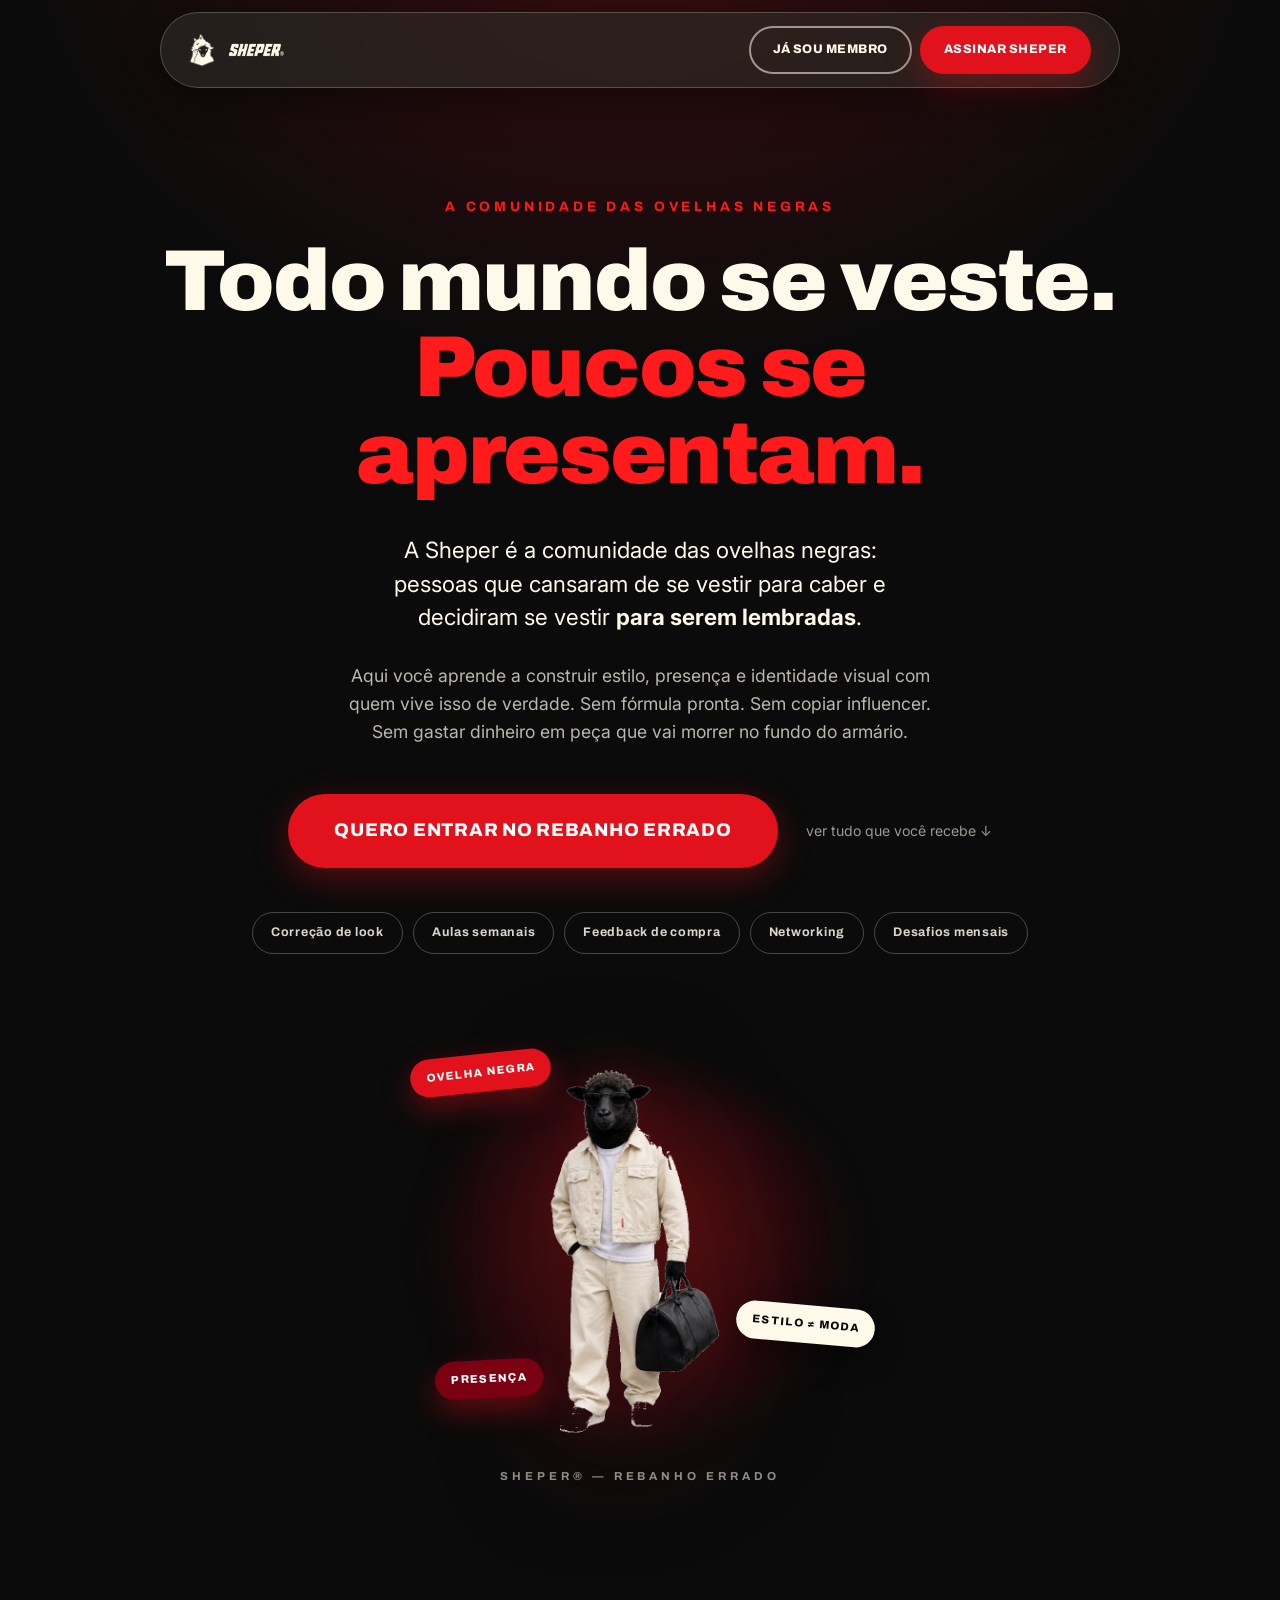
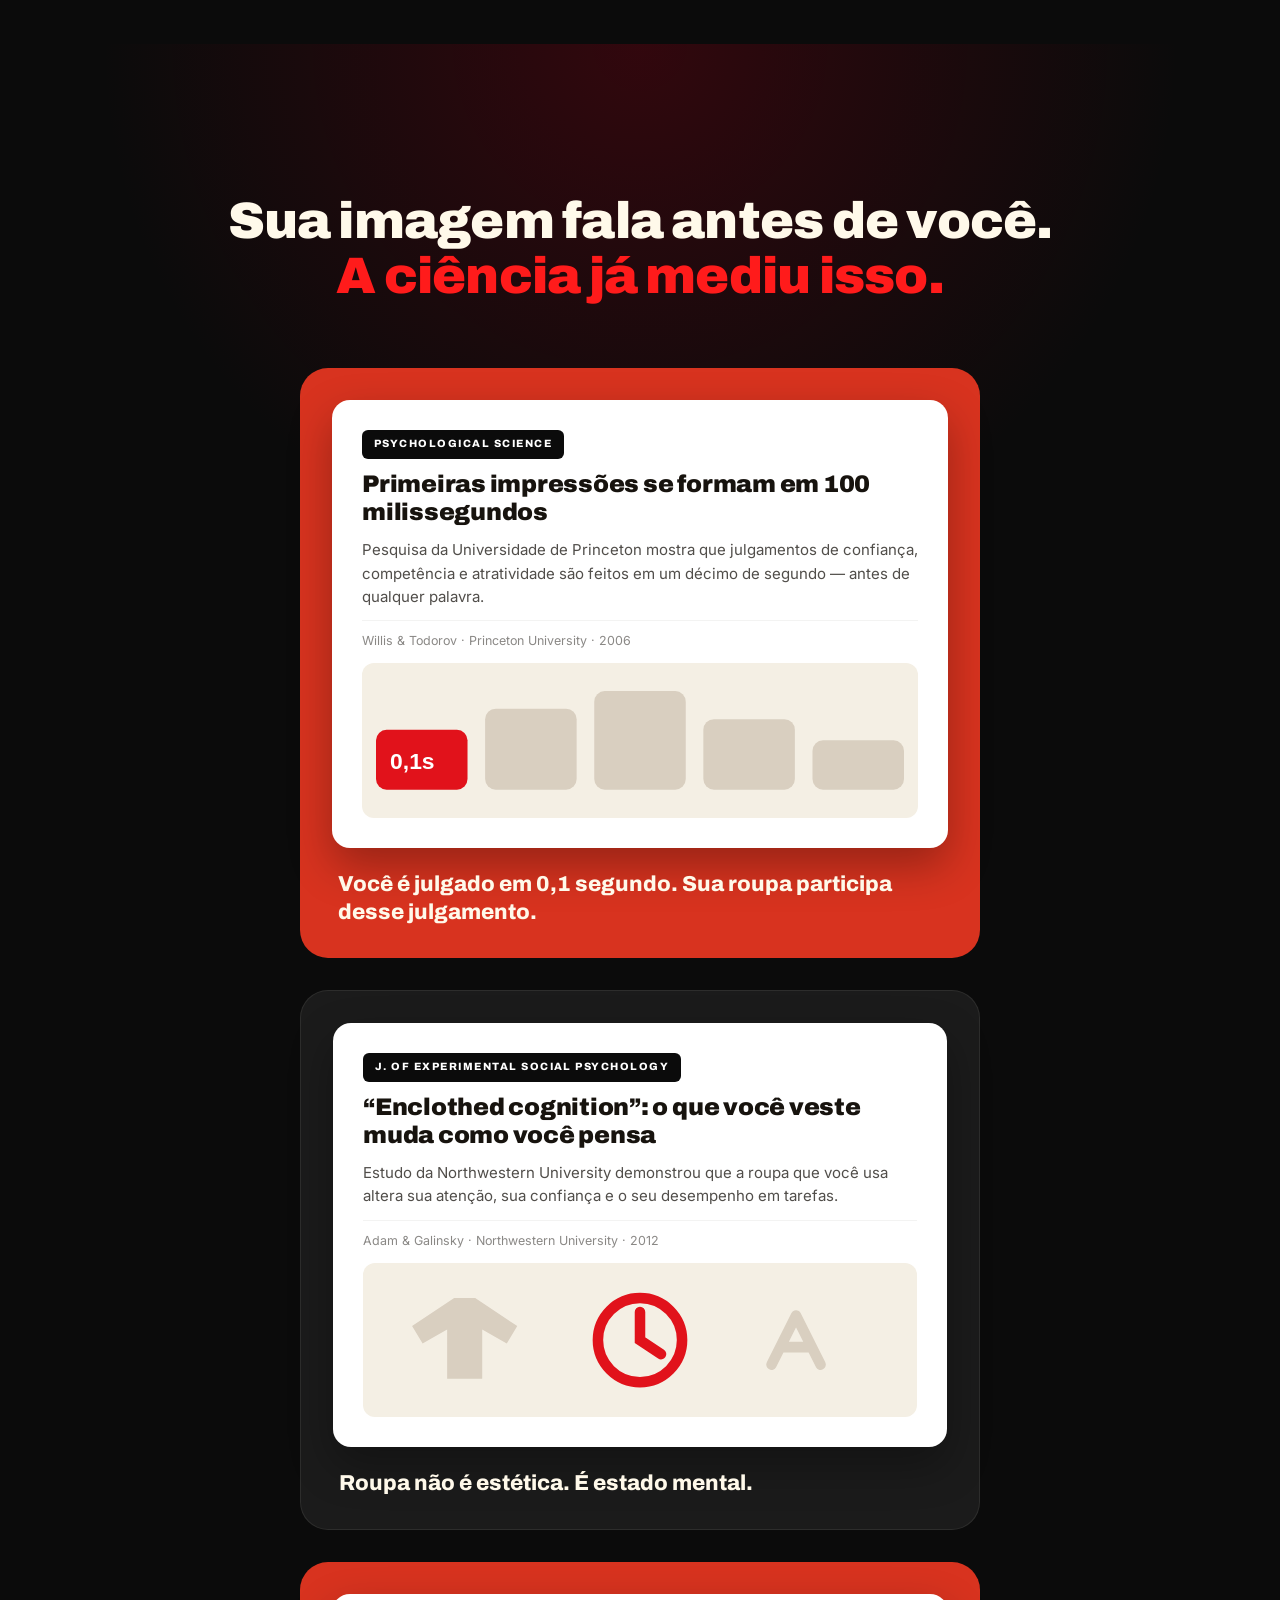
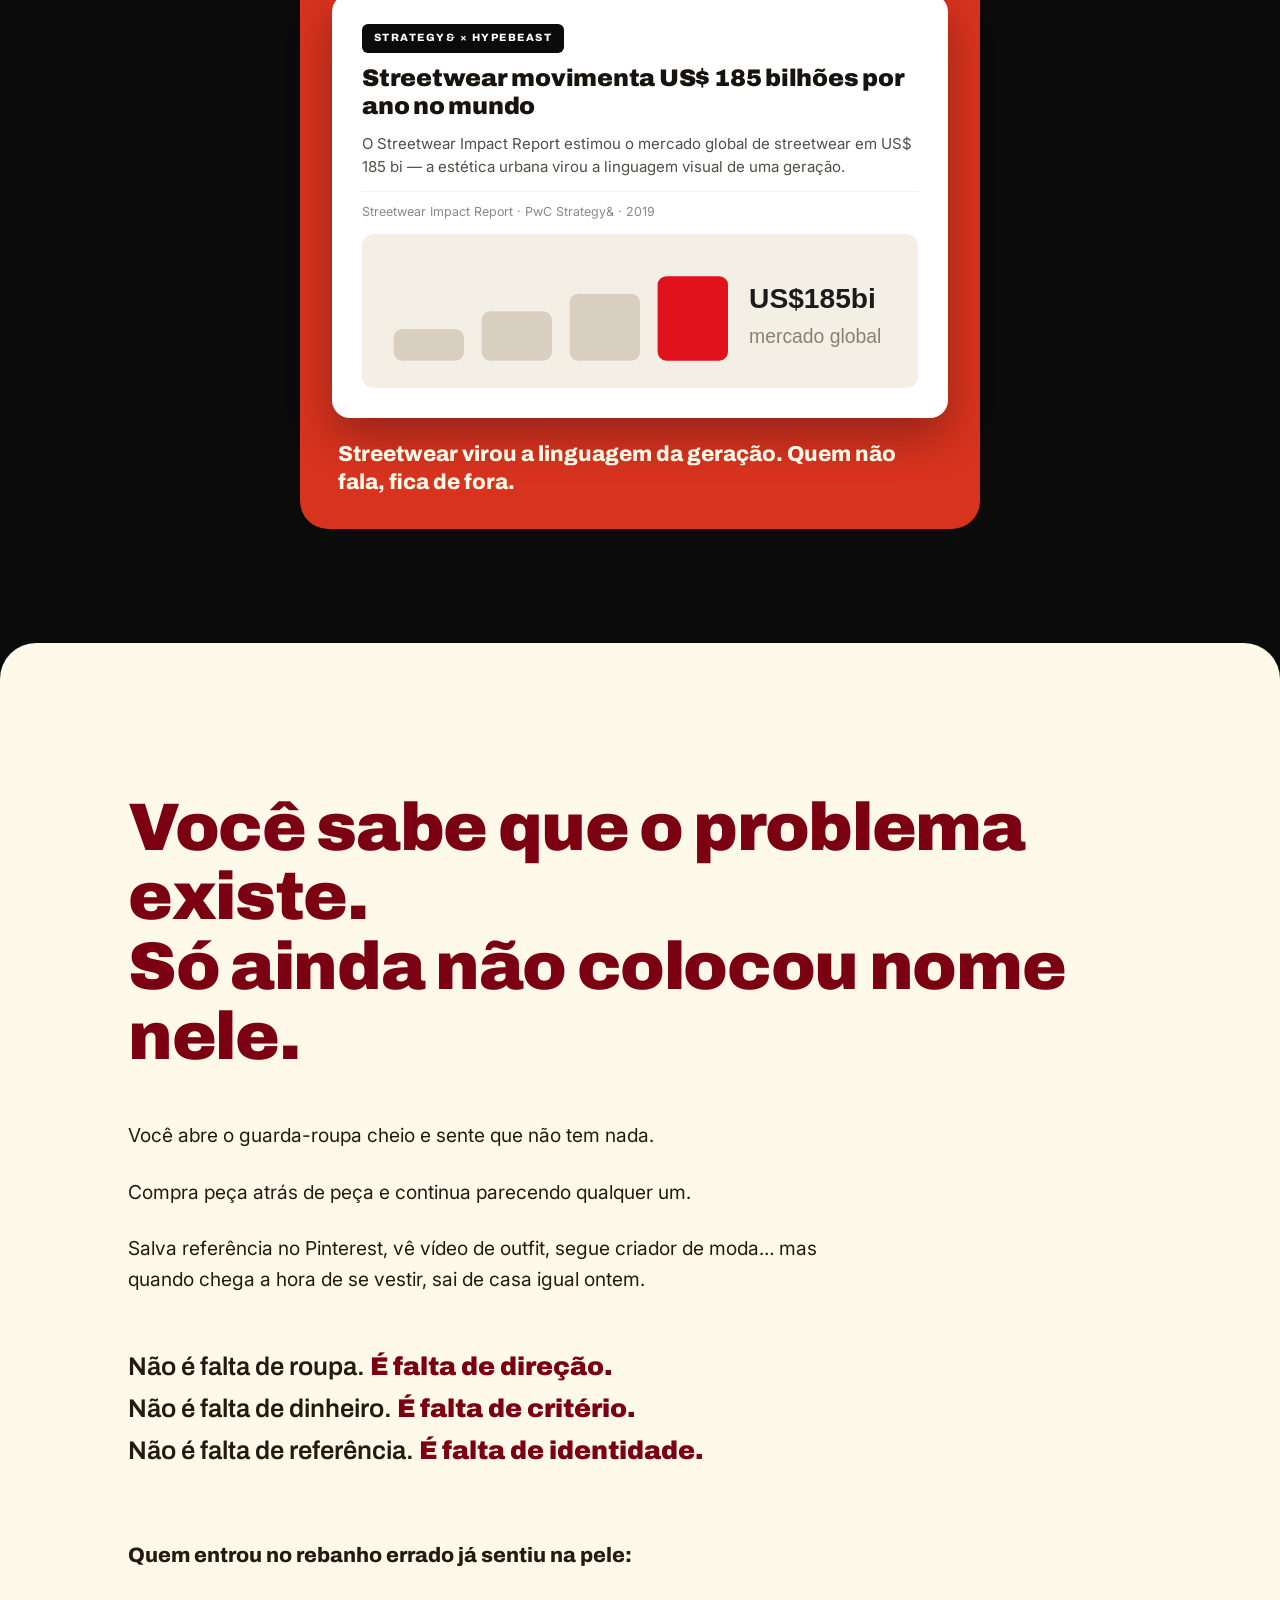
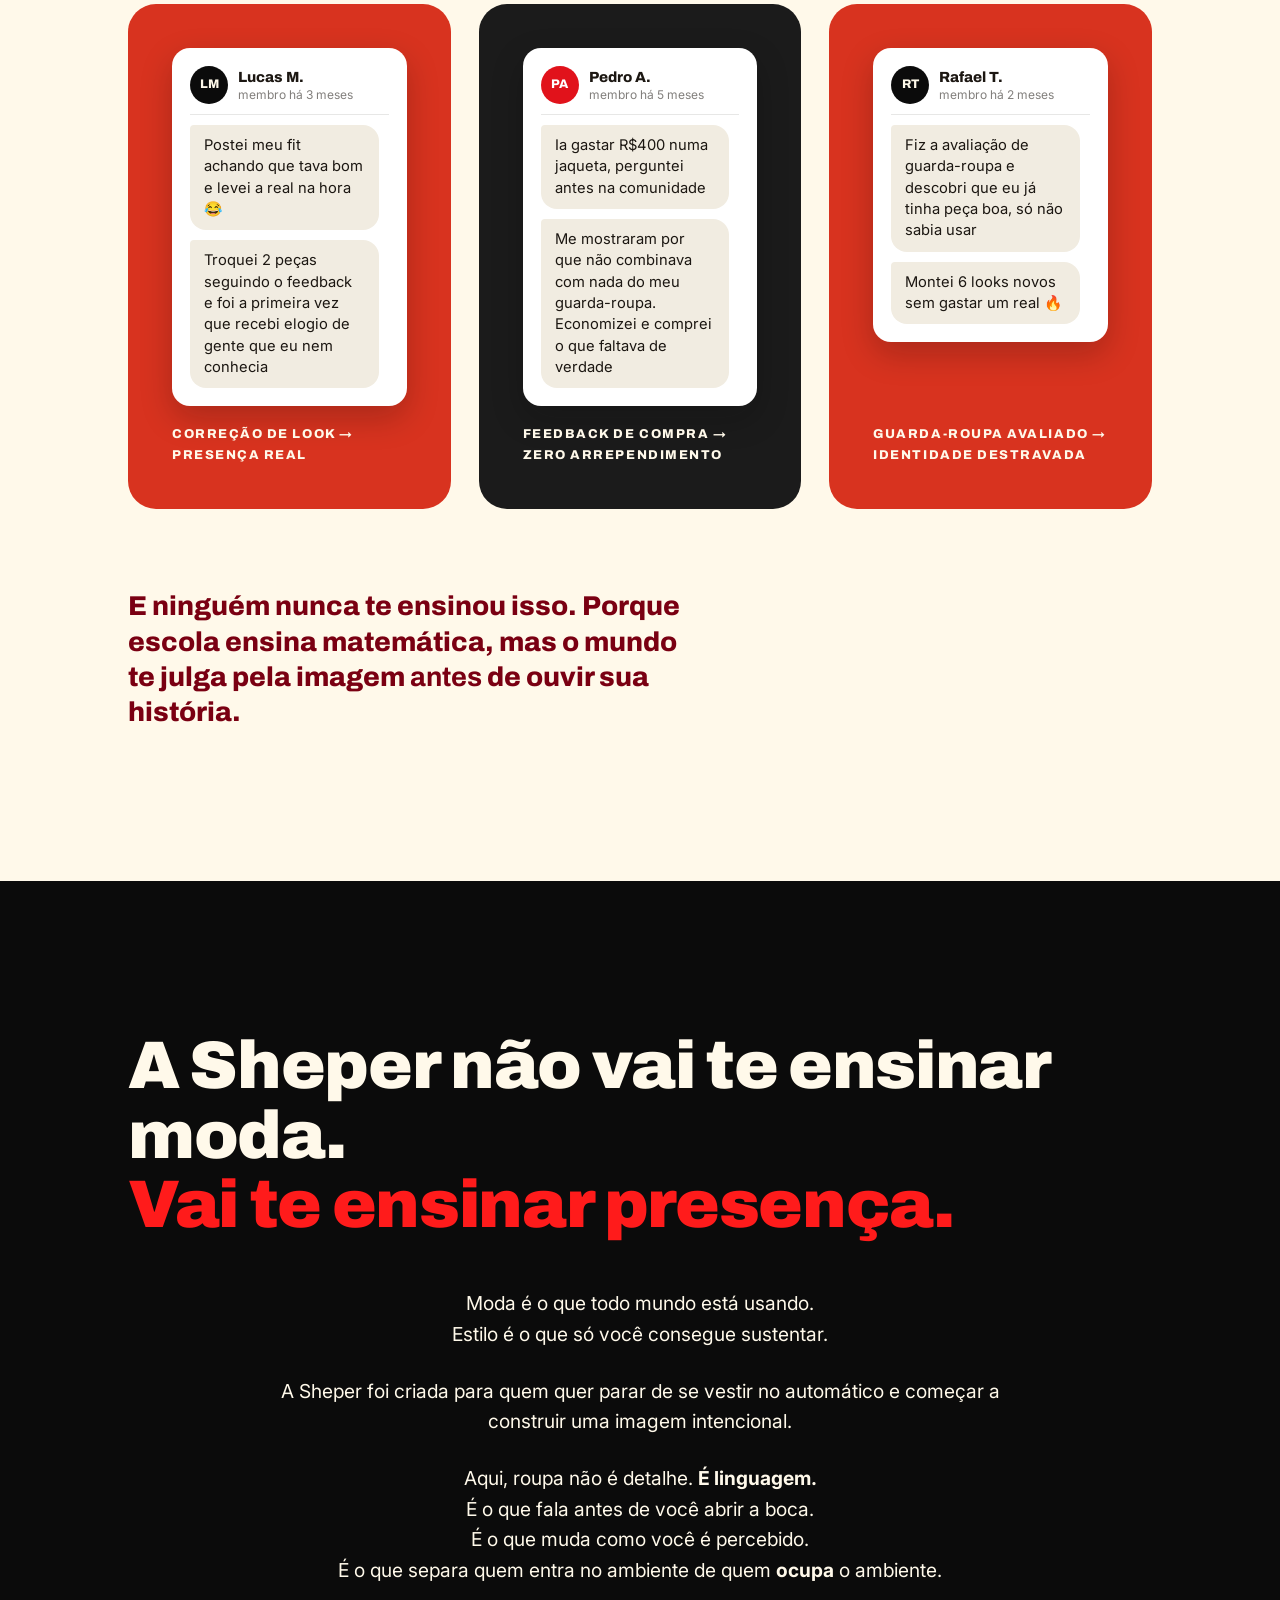
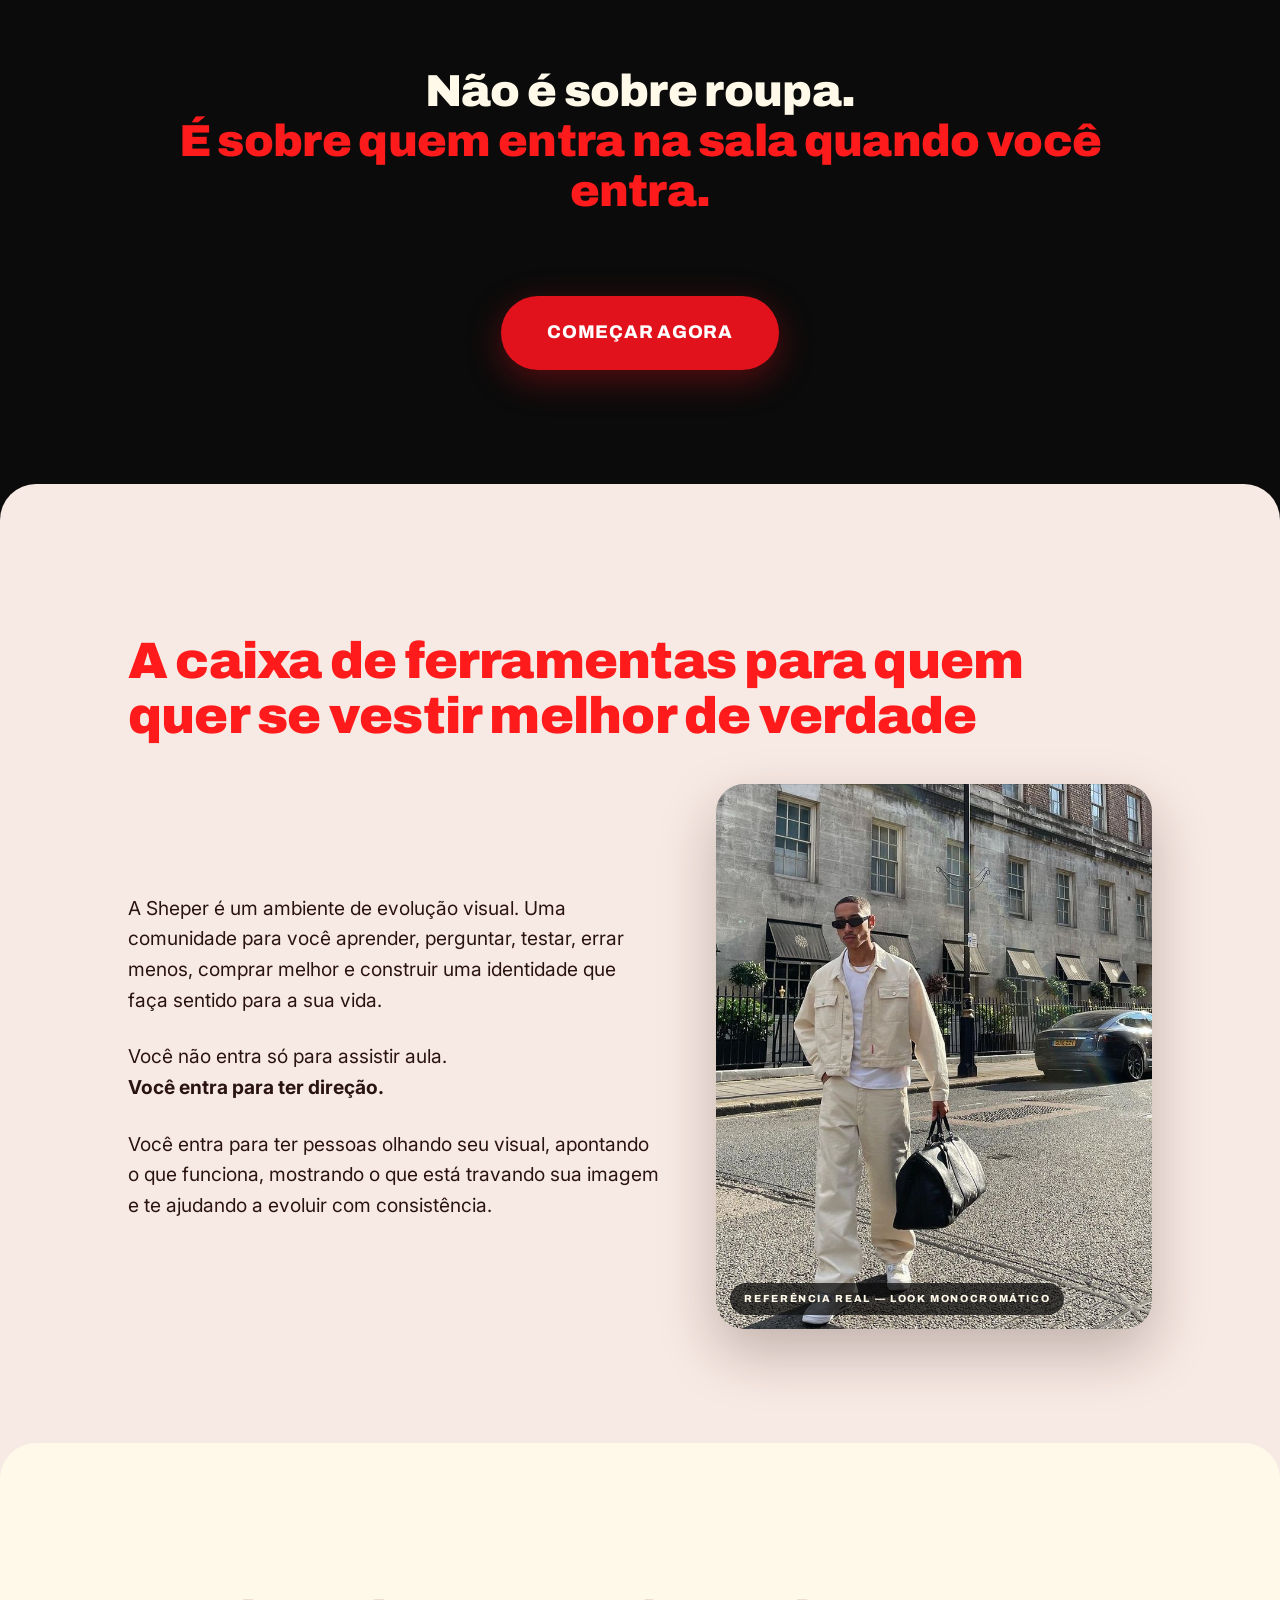
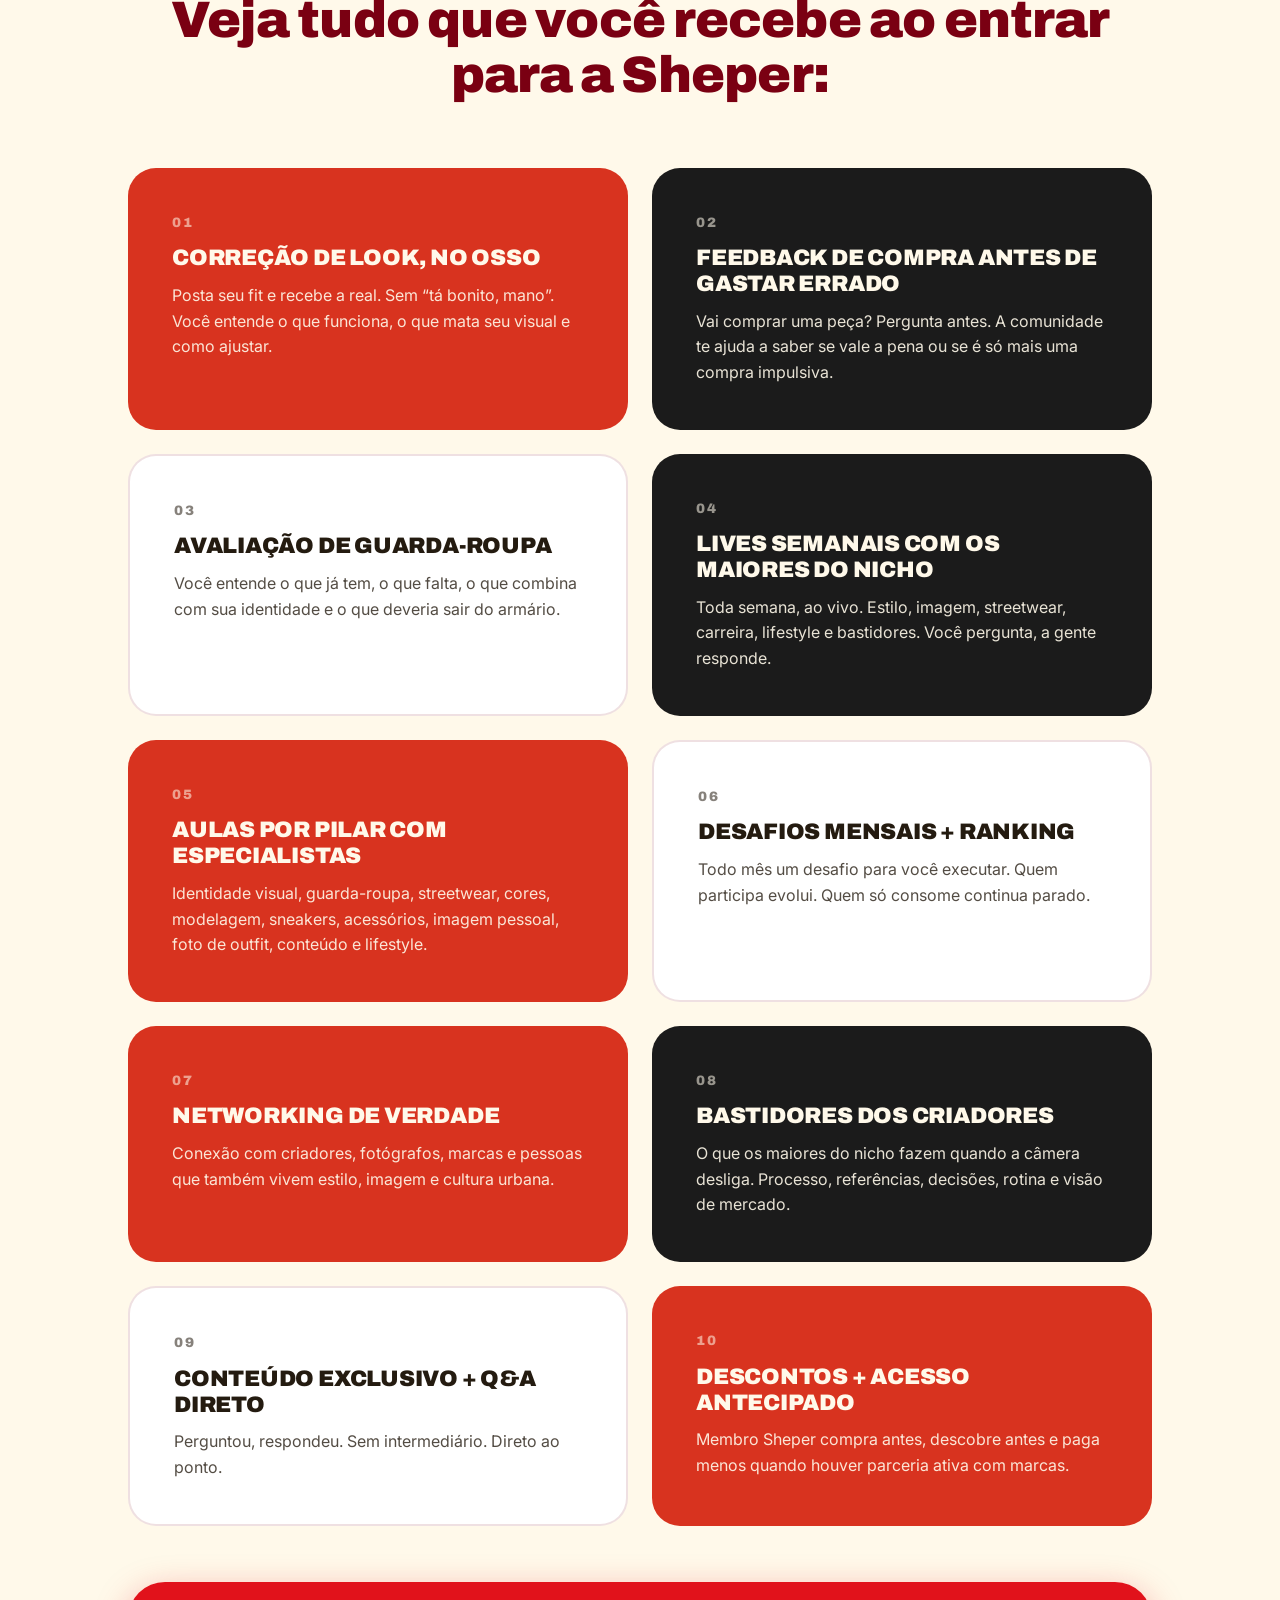
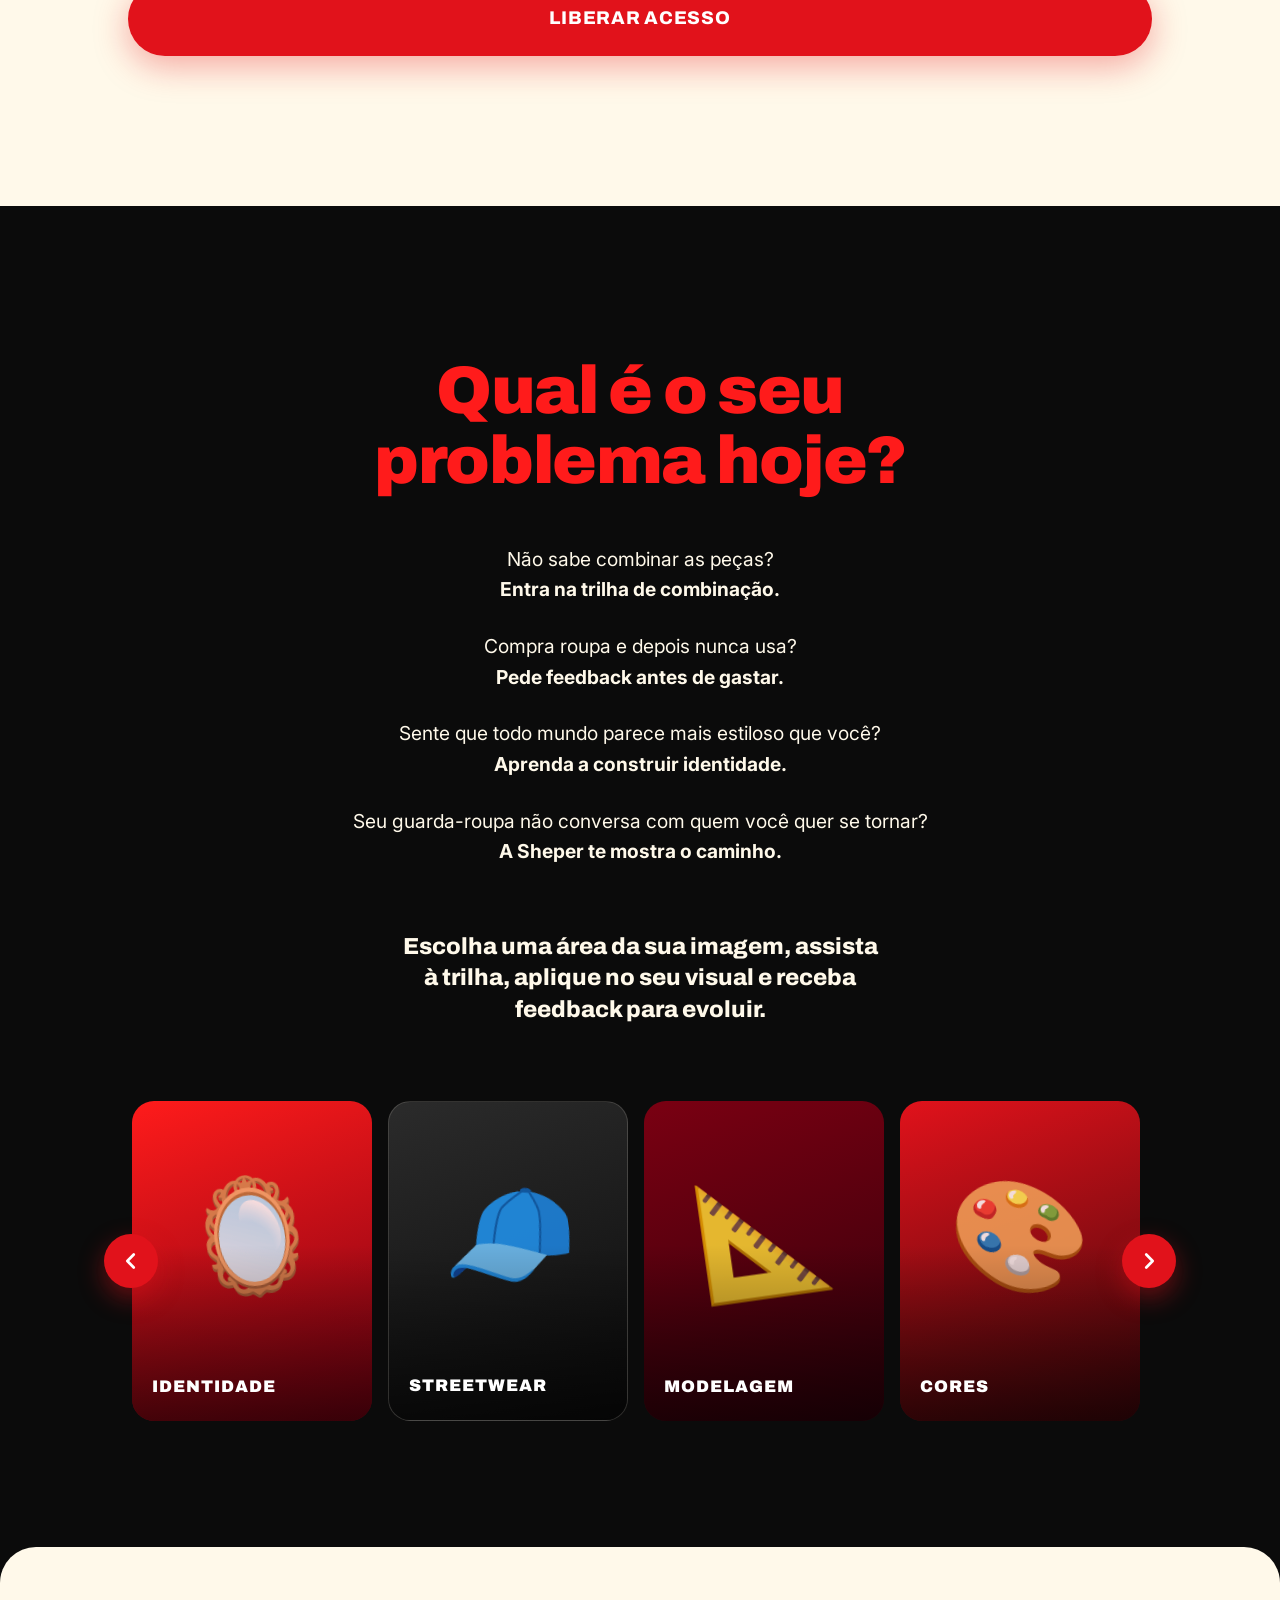
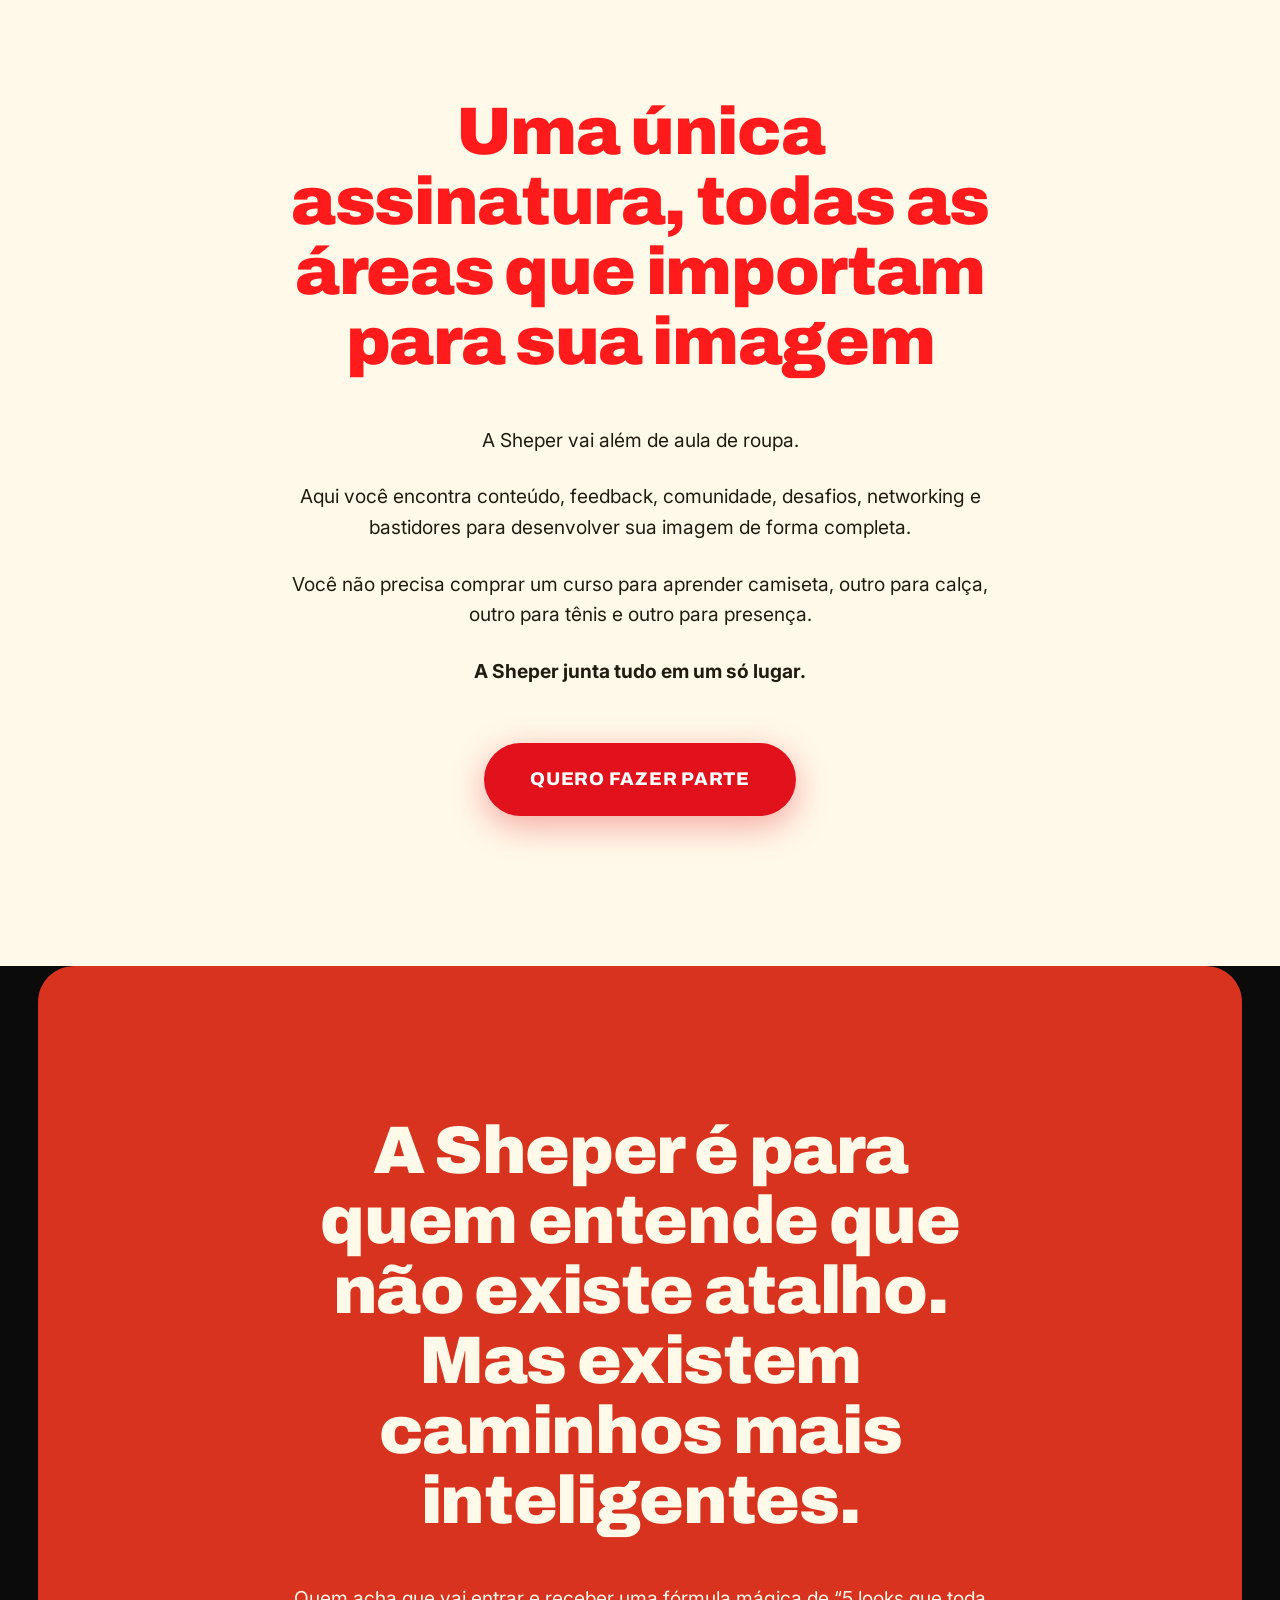
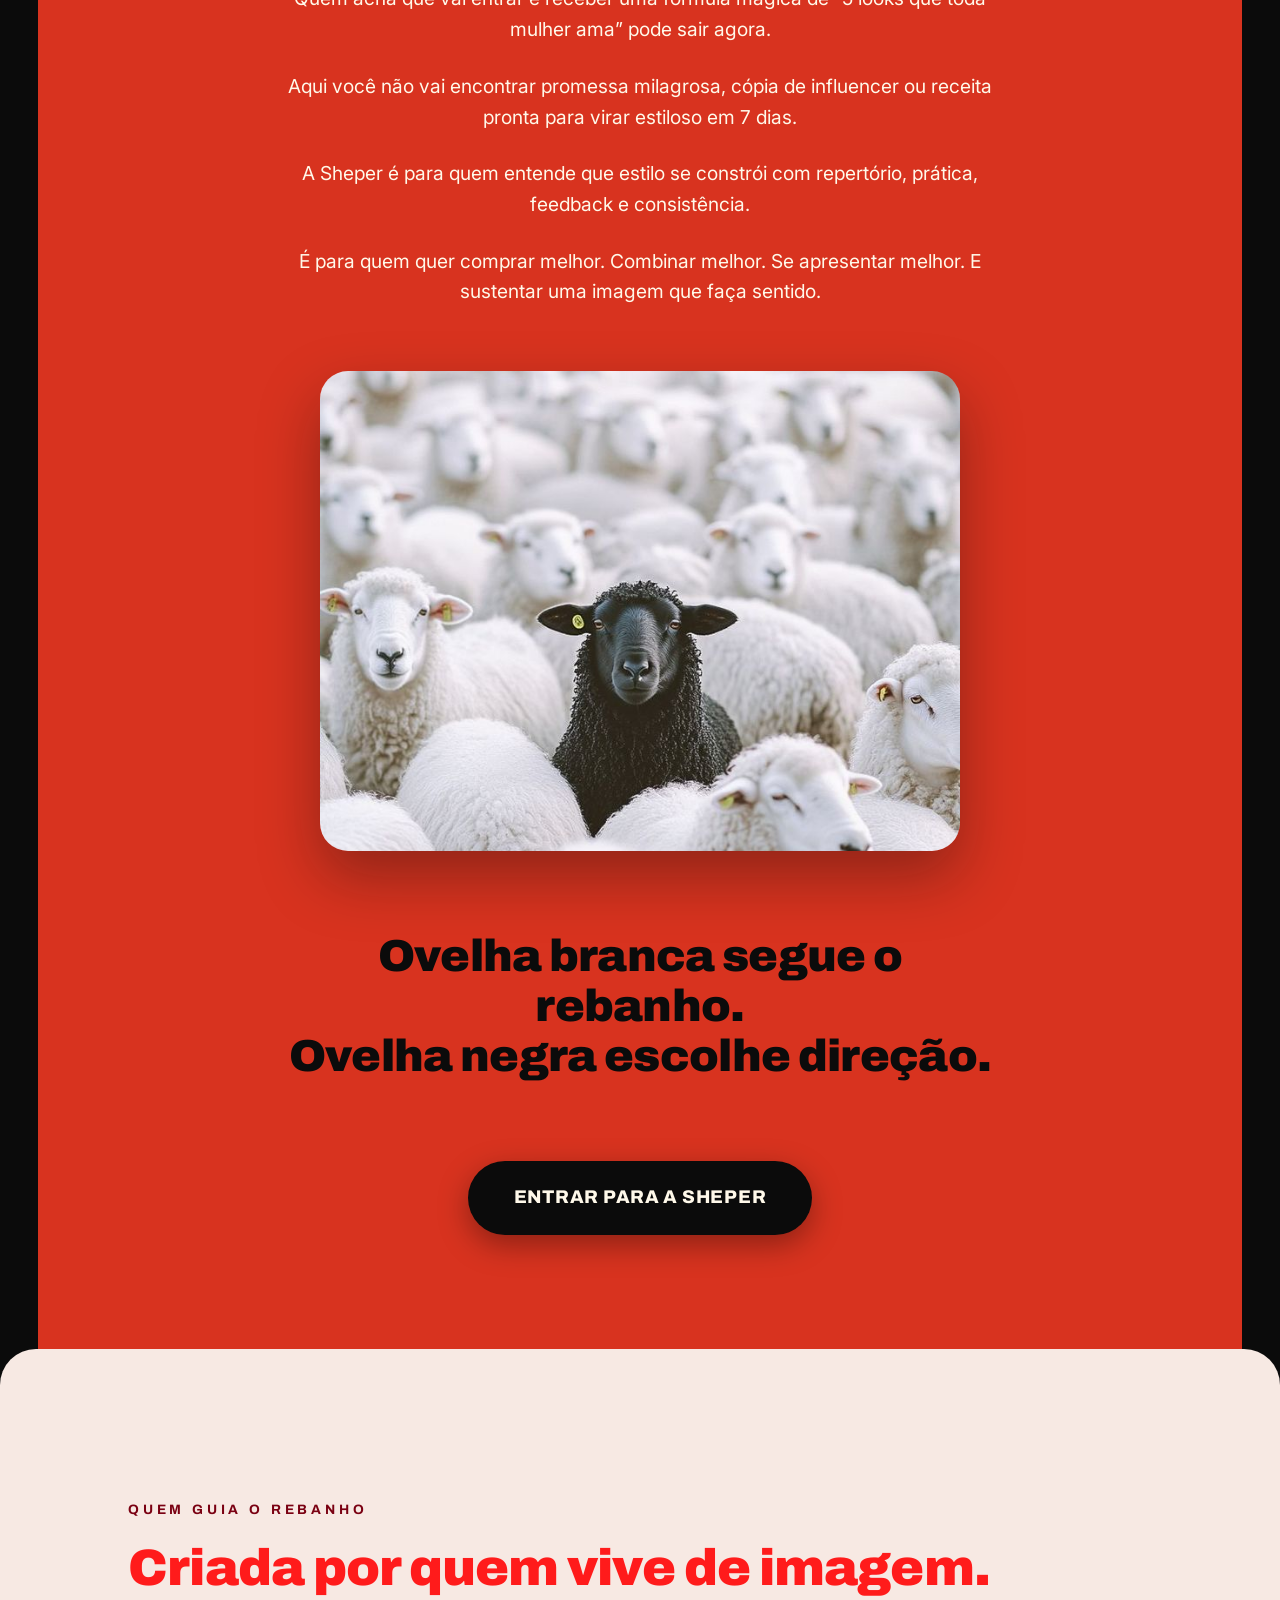
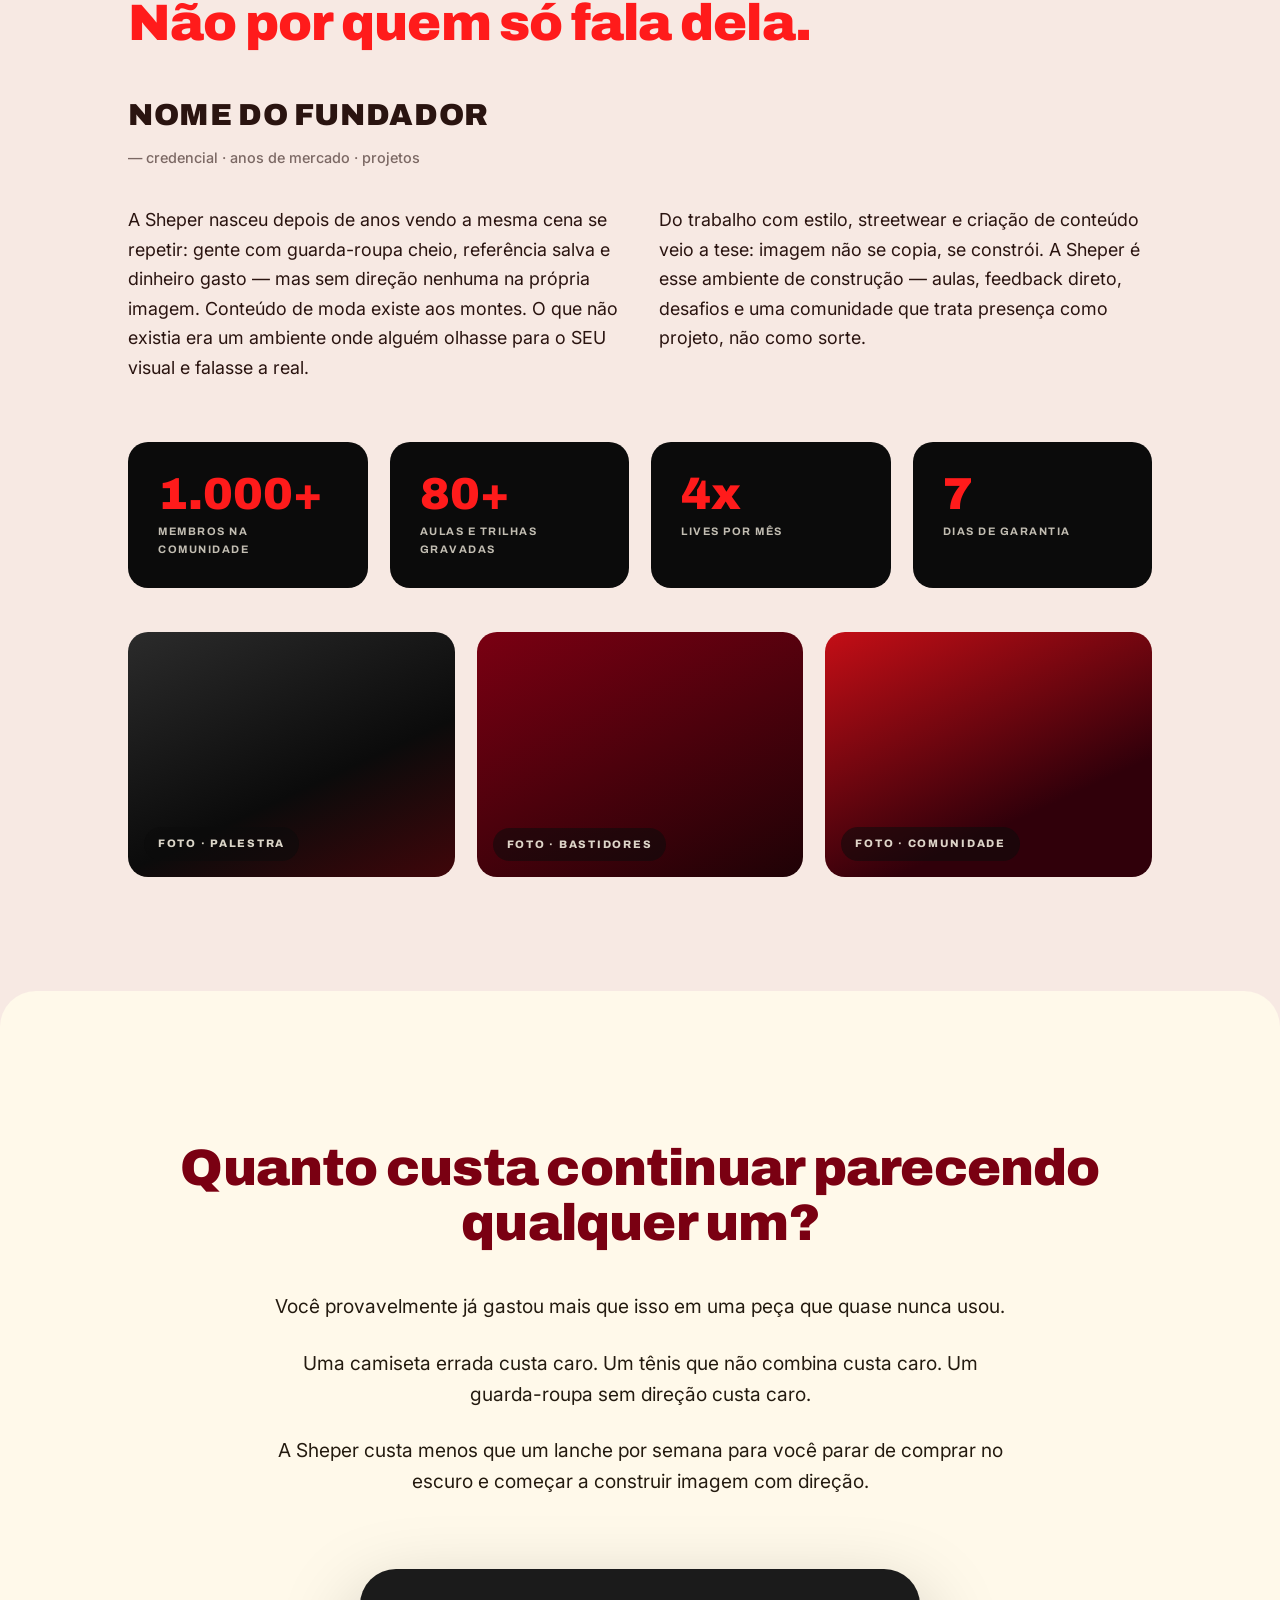
==== index.html @ e16ca38a "Landing page Sheper: página de vendas completa com logo oficial Página estática mobile-first (HTML/C" ====
<!DOCTYPE html>
<html lang="pt-BR">
<head>
  <meta charset="UTF-8" />
  <meta name="viewport" content="width=device-width, initial-scale=1.0" />
  <title>SHEPER — A comunidade das ovelhas negras</title>
  <meta name="description" content="A Sheper é a comunidade das ovelhas negras: estilo, imagem pessoal, streetwear, feedback real e networking para quem cansou de parecer qualquer um." />
  <meta property="og:title" content="SHEPER — A comunidade das ovelhas negras" />
  <meta property="og:description" content="Todo mundo se veste. Poucos se apresentam. Entre para o rebanho errado." />
  <meta property="og:type" content="website" />
  <link rel="icon" type="image/png" href="img/logo/favicon.png" />
  <link rel="apple-touch-icon" href="img/logo/apple-touch-icon.png" />
  <link rel="preconnect" href="https://fonts.googleapis.com" />
  <link rel="preconnect" href="https://fonts.gstatic.com" crossorigin />
  <link href="https://fonts.googleapis.com/css2?family=Archivo:ital,wght@0,500;0,600;0,700;0,800;0,900;1,800&family=Inter:wght@400;500;600;700&display=swap" rel="stylesheet" />
  <link rel="stylesheet" href="css/styles.css" />
</head>
<body>

  <!-- ============ HEADER (cápsula fixa) ============ -->
  <header class="site-header" id="header">
    <div class="header-capsule">
      <a href="#hero" class="brand" data-scroll aria-label="SHEPER — voltar ao topo">
        <img class="brand-mark" src="img/logo/simbolo-cream.png" alt="" width="460" height="600" />
        <img class="brand-word" src="img/logo/wordmark-cream.png" alt="SHEPER" width="800" height="204" />
      </a>
      <nav class="header-actions" aria-label="Ações">
        <a href="#preco" class="btn btn-ghost btn-header" data-scroll>JÁ SOU MEMBRO</a>
        <a href="https://pay.cakto.com.br/3ephu46" class="btn btn-red btn-header" target="_blank" rel="noopener">ASSINAR SHEPER</a>
      </nav>
    </div>
  </header>

  <main>

    <!-- ============ 2. HERO ============ -->
    <section class="section section-black hero" id="hero" data-header="dark">
      <div class="container">
        <p class="eyebrow reveal">A COMUNIDADE DAS OVELHAS NEGRAS</p>
        <h1 class="hero-title reveal">
          Todo mundo se veste.<br />
          <span class="text-red">Poucos se apresentam.</span>
        </h1>
        <p class="hero-sub reveal">
          A Sheper é a comunidade das ovelhas negras: pessoas que cansaram de se vestir
          para caber e decidiram se vestir <strong>para serem lembradas</strong>.
        </p>
        <p class="hero-support reveal">
          Aqui você aprende a construir estilo, presença e identidade visual com quem vive
          isso de verdade. Sem fórmula pronta. Sem copiar influencer. Sem gastar dinheiro
          em peça que vai morrer no fundo do armário.
        </p>
        <div class="hero-cta reveal">
          <a href="https://pay.cakto.com.br/3ephu46" class="btn btn-red btn-xl" target="_blank" rel="noopener">
            QUERO ENTRAR NO REBANHO ERRADO
          </a>
          <a href="#recebe" class="hero-secondary-link" data-scroll>ver tudo que você recebe ↓</a>
        </div>
        <ul class="hero-chips reveal" aria-label="O que está incluso">
          <li>Correção de look</li>
          <li>Aulas semanais</li>
          <li>Feedback de compra</li>
          <li>Networking</li>
          <li>Desafios mensais</li>
        </ul>

        <div class="hero-visual reveal">
          <div class="hero-mascot-wrap">
            <img
              class="hero-mascot"
              src="img/mascote-ovelha.png"
              alt="Ovelha negra de óculos escuros vestindo conjunto streetwear creme e segurando uma bolsa de couro preta"
              width="672" height="840"
              fetchpriority="high"
            />
            <span class="hero-card-tag">SHEPER® — REBANHO ERRADO</span>
          </div>
          <div class="hero-float hero-float-1" aria-hidden="true">OVELHA NEGRA</div>
          <div class="hero-float hero-float-2" aria-hidden="true">ESTILO ≠ MODA</div>
          <div class="hero-float hero-float-3" aria-hidden="true">PRESENÇA</div>
        </div>
      </div>
    </section>

    <!-- ============ 2B. PROVA — CIÊNCIA / MÍDIA ============ -->
    <section class="section section-black section-press" id="prova-dados" data-header="dark">
      <div class="container">
        <h2 class="title-lg text-center reveal">
          Sua imagem fala antes de você.<br />
          <span class="text-red">A ciência já mediu isso.</span>
        </h2>

        <div class="press-grid">
          <div class="press-item press-item-red reveal">
            <article class="press-clip">
              <span class="press-badge">PSYCHOLOGICAL SCIENCE</span>
              <h3>Primeiras impressões se formam em 100 milissegundos</h3>
              <p class="press-dek">
                Pesquisa da Universidade de Princeton mostra que julgamentos de confiança,
                competência e atratividade são feitos em um décimo de segundo — antes de
                qualquer palavra.
              </p>
              <p class="press-meta">Willis &amp; Todorov · Princeton University · 2006</p>
              <div class="press-visual" aria-hidden="true">
                <svg viewBox="0 0 300 72">
                  <rect x="0" y="30" width="52" height="34" rx="6" fill="#E1121B"/>
                  <rect x="62" y="18" width="52" height="46" rx="6" fill="#d9cfc0"/>
                  <rect x="124" y="8" width="52" height="56" rx="6" fill="#d9cfc0"/>
                  <rect x="186" y="24" width="52" height="40" rx="6" fill="#d9cfc0"/>
                  <rect x="248" y="36" width="52" height="28" rx="6" fill="#d9cfc0"/>
                  <text x="8" y="52" font-size="13" font-weight="800" fill="#fff" font-family="Arial">0,1s</text>
                </svg>
              </div>
            </article>
            <p class="press-caption">Você é julgado em 0,1 segundo. Sua roupa participa desse julgamento.</p>
          </div>

          <div class="press-item press-item-dark reveal">
            <article class="press-clip">
              <span class="press-badge">J. OF EXPERIMENTAL SOCIAL PSYCHOLOGY</span>
              <h3>“Enclothed cognition”: o que você veste muda como você pensa</h3>
              <p class="press-dek">
                Estudo da Northwestern University demonstrou que a roupa que você usa
                altera sua atenção, sua confiança e o seu desempenho em tarefas.
              </p>
              <p class="press-meta">Adam &amp; Galinsky · Northwestern University · 2012</p>
              <div class="press-visual" aria-hidden="true">
                <svg viewBox="0 0 300 72">
                  <path d="M40 58 V30 l-14 8 -6-10 24-16 h12 l24 16 -6 10 -14-8 V58 Z" fill="#d9cfc0"/>
                  <circle cx="150" cy="36" r="24" fill="none" stroke="#E1121B" stroke-width="6"/>
                  <path d="M150 20 v16 l12 8" fill="none" stroke="#E1121B" stroke-width="6" stroke-linecap="round"/>
                  <path d="M225 50 l14-28 14 28 M231 40 h16" fill="none" stroke="#d9cfc0" stroke-width="6" stroke-linecap="round" stroke-linejoin="round"/>
                </svg>
              </div>
            </article>
            <p class="press-caption">Roupa não é estética. É estado mental.</p>
          </div>

          <div class="press-item press-item-red reveal">
            <article class="press-clip">
              <span class="press-badge">STRATEGY&amp; × HYPEBEAST</span>
              <h3>Streetwear movimenta US$ 185 bilhões por ano no mundo</h3>
              <p class="press-dek">
                O Streetwear Impact Report estimou o mercado global de streetwear em
                US$ 185 bi — a estética urbana virou a linguagem visual de uma geração.
              </p>
              <p class="press-meta">Streetwear Impact Report · PwC Strategy&amp; · 2019</p>
              <div class="press-visual" aria-hidden="true">
                <svg viewBox="0 0 300 72">
                  <rect x="10" y="46" width="40" height="18" rx="5" fill="#d9cfc0"/>
                  <rect x="60" y="36" width="40" height="28" rx="5" fill="#d9cfc0"/>
                  <rect x="110" y="26" width="40" height="38" rx="5" fill="#d9cfc0"/>
                  <rect x="160" y="16" width="40" height="48" rx="5" fill="#E1121B"/>
                  <text x="212" y="34" font-size="16" font-weight="900" fill="#1B1B1B" font-family="Arial">US$185bi</text>
                  <text x="212" y="54" font-size="11" fill="#8a8073" font-family="Arial">mercado global</text>
                </svg>
              </div>
            </article>
            <p class="press-caption">Streetwear virou a linguagem da geração. Quem não fala, fica de fora.</p>
          </div>
        </div>
      </div>
    </section>

    <!-- ============ 3. DOR ============ -->
    <section class="section section-cream" id="dor" data-header="light">
      <div class="container">
        <h2 class="title-xl text-wine reveal">
          Você sabe que o problema existe.<br />
          Só ainda não colocou nome nele.
        </h2>
        <div class="prose reveal">
          <p>Você abre o guarda-roupa cheio e sente que não tem nada.</p>
          <p>Compra peça atrás de peça e continua parecendo qualquer um.</p>
          <p>
            Salva referência no Pinterest, vê vídeo de outfit, segue criador de moda…
            mas quando chega a hora de se vestir, sai de casa igual ontem.
          </p>
        </div>

        <div class="pain-lines reveal">
          <p>Não é falta de roupa. <strong>É falta de direção.</strong></p>
          <p>Não é falta de dinheiro. <strong>É falta de critério.</strong></p>
          <p>Não é falta de referência. <strong>É falta de identidade.</strong></p>
        </div>

        <p class="dm-intro reveal">Quem entrou no rebanho errado já sentiu na pele:</p>

        <!-- ⚠️ DEPOIMENTOS PLACEHOLDER — substituir pelos prints/relatos reais dos membros -->
        <div class="dm-grid">
          <figure class="card card-red dm-card reveal">
            <div class="dm-print">
              <header class="dm-header">
                <span class="dm-avatar">LM</span>
                <div class="dm-id">
                  <strong>Lucas M.</strong>
                  <span>membro há 3 meses</span>
                </div>
              </header>
              <p class="dm-bubble">Postei meu fit achando que tava bom e levei a real na hora 😂</p>
              <p class="dm-bubble">Troquei 2 peças seguindo o feedback e foi a primeira vez que recebi elogio de gente que eu nem conhecia</p>
            </div>
            <figcaption class="dm-result">CORREÇÃO DE LOOK → PRESENÇA REAL</figcaption>
          </figure>

          <figure class="card card-dark dm-card reveal">
            <div class="dm-print">
              <header class="dm-header">
                <span class="dm-avatar dm-avatar-alt">PA</span>
                <div class="dm-id">
                  <strong>Pedro A.</strong>
                  <span>membro há 5 meses</span>
                </div>
              </header>
              <p class="dm-bubble">Ia gastar R$400 numa jaqueta, perguntei antes na comunidade</p>
              <p class="dm-bubble">Me mostraram por que não combinava com nada do meu guarda-roupa. Economizei e comprei o que faltava de verdade</p>
            </div>
            <figcaption class="dm-result">FEEDBACK DE COMPRA → ZERO ARREPENDIMENTO</figcaption>
          </figure>

          <figure class="card card-red dm-card reveal">
            <div class="dm-print">
              <header class="dm-header">
                <span class="dm-avatar">RT</span>
                <div class="dm-id">
                  <strong>Rafael T.</strong>
                  <span>membro há 2 meses</span>
                </div>
              </header>
              <p class="dm-bubble">Fiz a avaliação de guarda-roupa e descobri que eu já tinha peça boa, só não sabia usar</p>
              <p class="dm-bubble">Montei 6 looks novos sem gastar um real 🔥</p>
            </div>
            <figcaption class="dm-result">GUARDA-ROUPA AVALIADO → IDENTIDADE DESTRAVADA</figcaption>
          </figure>
        </div>

        <p class="prose-closing text-wine reveal">
          E ninguém nunca te ensinou isso. Porque escola ensina matemática, mas o mundo
          te julga pela imagem <strong>antes</strong> de ouvir sua história.
        </p>
      </div>
    </section>

    <!-- ============ 4. VIRADA ============ -->
    <section class="section section-black" id="virada" data-header="dark">
      <div class="container">
        <h2 class="title-xl reveal">
          A Sheper não vai te ensinar moda.<br />
          <span class="text-red">Vai te ensinar presença.</span>
        </h2>
        <div class="prose prose-center reveal">
          <p>Moda é o que todo mundo está usando.<br />Estilo é o que só você consegue sustentar.</p>
          <p>
            A Sheper foi criada para quem quer parar de se vestir no automático
            e começar a construir uma imagem intencional.
          </p>
          <p>
            Aqui, roupa não é detalhe. <strong>É linguagem.</strong><br />
            É o que fala antes de você abrir a boca.<br />
            É o que muda como você é percebido.<br />
            É o que separa quem entra no ambiente de quem <strong>ocupa</strong> o ambiente.
          </p>
        </div>
        <blockquote class="impact-quote reveal">
          Não é sobre roupa.<br />
          <span class="text-red">É sobre quem entra na sala quando você entra.</span>
        </blockquote>
        <div class="cta-row reveal">
          <a href="https://pay.cakto.com.br/3ephu46" class="btn btn-red btn-xl" target="_blank" rel="noopener">COMEÇAR AGORA</a>
        </div>
      </div>
    </section>

    <!-- ============ 5. CAIXA DE FERRAMENTAS ============ -->
    <section class="section section-blush" id="ferramentas" data-header="light">
      <div class="container">
        <h2 class="title-lg text-red reveal">
          A caixa de ferramentas para quem quer se vestir melhor <em>de verdade</em>
        </h2>
        <div class="tools-layout">
          <div class="prose reveal">
            <p>
              A Sheper é um ambiente de evolução visual. Uma comunidade para você aprender,
              perguntar, testar, errar menos, comprar melhor e construir uma identidade que
              faça sentido para a sua vida.
            </p>
            <p>
              Você não entra só para assistir aula.<br />
              <strong>Você entra para ter direção.</strong>
            </p>
            <p>
              Você entra para ter pessoas olhando seu visual, apontando o que funciona,
              mostrando o que está travando sua imagem e te ajudando a evoluir com consistência.
            </p>
          </div>
          <figure class="tools-photo reveal">
            <img
              src="img/fit-street.jpg"
              alt="Homem jovem atravessando a rua com look streetwear monocromático creme: jaqueta de sarja, calça larga e bolsa de couro preta"
              width="736" height="920"
              loading="lazy"
            />
            <figcaption>REFERÊNCIA REAL — LOOK MONOCROMÁTICO</figcaption>
          </figure>
        </div>
      </div>
    </section>

    <!-- ============ 6. O QUE VOCÊ RECEBE ============ -->
    <section class="section section-cream" id="recebe" data-header="light">
      <div class="container">
        <h2 class="title-lg text-wine text-center reveal">
          Veja tudo que você recebe ao entrar para a Sheper:
        </h2>
        <div class="benefit-grid">
          <article class="card card-red benefit-card reveal">
            <span class="benefit-num">01</span>
            <h3>CORREÇÃO DE LOOK, NO OSSO</h3>
            <p>Posta seu fit e recebe a real. Sem “tá bonito, mano”. Você entende o que funciona, o que mata seu visual e como ajustar.</p>
          </article>
          <article class="card card-dark benefit-card reveal">
            <span class="benefit-num">02</span>
            <h3>FEEDBACK DE COMPRA ANTES DE GASTAR ERRADO</h3>
            <p>Vai comprar uma peça? Pergunta antes. A comunidade te ajuda a saber se vale a pena ou se é só mais uma compra impulsiva.</p>
          </article>
          <article class="card card-cream benefit-card reveal">
            <span class="benefit-num">03</span>
            <h3>AVALIAÇÃO DE GUARDA-ROUPA</h3>
            <p>Você entende o que já tem, o que falta, o que combina com sua identidade e o que deveria sair do armário.</p>
          </article>
          <article class="card card-dark benefit-card reveal">
            <span class="benefit-num">04</span>
            <h3>LIVES SEMANAIS COM OS MAIORES DO NICHO</h3>
            <p>Toda semana, ao vivo. Estilo, imagem, streetwear, carreira, lifestyle e bastidores. Você pergunta, a gente responde.</p>
          </article>
          <article class="card card-red benefit-card reveal">
            <span class="benefit-num">05</span>
            <h3>AULAS POR PILAR COM ESPECIALISTAS</h3>
            <p>Identidade visual, guarda-roupa, streetwear, cores, modelagem, sneakers, acessórios, imagem pessoal, foto de outfit, conteúdo e lifestyle.</p>
          </article>
          <article class="card card-cream benefit-card reveal">
            <span class="benefit-num">06</span>
            <h3>DESAFIOS MENSAIS + RANKING</h3>
            <p>Todo mês um desafio para você executar. Quem participa evolui. Quem só consome continua parado.</p>
          </article>
          <article class="card card-red benefit-card reveal">
            <span class="benefit-num">07</span>
            <h3>NETWORKING DE VERDADE</h3>
            <p>Conexão com criadores, fotógrafos, marcas e pessoas que também vivem estilo, imagem e cultura urbana.</p>
          </article>
          <article class="card card-dark benefit-card reveal">
            <span class="benefit-num">08</span>
            <h3>BASTIDORES DOS CRIADORES</h3>
            <p>O que os maiores do nicho fazem quando a câmera desliga. Processo, referências, decisões, rotina e visão de mercado.</p>
          </article>
          <article class="card card-cream benefit-card reveal">
            <span class="benefit-num">09</span>
            <h3>CONTEÚDO EXCLUSIVO + Q&amp;A DIRETO</h3>
            <p>Perguntou, respondeu. Sem intermediário. Direto ao ponto.</p>
          </article>
          <article class="card card-red benefit-card reveal">
            <span class="benefit-num">10</span>
            <h3>DESCONTOS + ACESSO ANTECIPADO</h3>
            <p>Membro Sheper compra antes, descobre antes e paga menos quando houver parceria ativa com marcas.</p>
          </article>
        </div>
        <div class="cta-row reveal">
          <a href="https://pay.cakto.com.br/3ephu46" class="btn btn-red btn-xl btn-block" target="_blank" rel="noopener">LIBERAR ACESSO</a>
        </div>
      </div>
    </section>

    <!-- ============ 7. QUAL O SEU PROBLEMA HOJE ============ -->
    <section class="section section-black" id="problema" data-header="dark">
      <div class="container">
        <h2 class="title-xl text-red text-center reveal">Qual é o seu<br />problema hoje?</h2>
        <div class="prose prose-center reveal">
          <p>
            Não sabe combinar as peças?<br /><strong>Entra na trilha de combinação.</strong>
          </p>
          <p>
            Compra roupa e depois nunca usa?<br /><strong>Pede feedback antes de gastar.</strong>
          </p>
          <p>
            Sente que todo mundo parece mais estiloso que você?<br /><strong>Aprenda a construir identidade.</strong>
          </p>
          <p>
            Seu guarda-roupa não conversa com quem você quer se tornar?<br /><strong>A Sheper te mostra o caminho.</strong>
          </p>
        </div>
        <p class="highlight-line reveal">
          Escolha uma área da sua imagem, assista à trilha, aplique no seu visual
          e receba feedback para evoluir.
        </p>

        <div class="carousel-wrap reveal">
          <button class="carousel-btn carousel-prev" type="button" aria-label="Anterior">
            <svg viewBox="0 0 24 24" aria-hidden="true"><path d="M15 5l-7 7 7 7" fill="none" stroke="currentColor" stroke-width="3" stroke-linecap="round" stroke-linejoin="round"/></svg>
          </button>
          <ul class="carousel" id="trilhas-carousel" aria-label="Trilhas da Sheper">
            <li class="trilha-card trilha-1" data-icon="🪞"><span>IDENTIDADE</span></li>
            <li class="trilha-card trilha-2" data-icon="🧢"><span>STREETWEAR</span></li>
            <li class="trilha-card trilha-3" data-icon="📐"><span>MODELAGEM</span></li>
            <li class="trilha-card trilha-4" data-icon="🎨"><span>CORES</span></li>
            <li class="trilha-card trilha-5" data-icon="👟"><span>SNEAKERS</span></li>
            <li class="trilha-card trilha-6" data-icon="🧥"><span>GUARDA-ROUPA</span></li>
            <li class="trilha-card trilha-7" data-icon="📸"><span>FOTO DE OUTFIT</span></li>
            <li class="trilha-card trilha-8" data-icon="⌚"><span>ACESSÓRIOS</span></li>
            <li class="trilha-card trilha-9" data-icon="📱"><span>CONTEÚDO</span></li>
            <li class="trilha-card trilha-10" data-icon="🌆"><span>LIFESTYLE</span></li>
          </ul>
          <button class="carousel-btn carousel-next" type="button" aria-label="Próximo">
            <svg viewBox="0 0 24 24" aria-hidden="true"><path d="M9 5l7 7-7 7" fill="none" stroke="currentColor" stroke-width="3" stroke-linecap="round" stroke-linejoin="round"/></svg>
          </button>
        </div>
      </div>
    </section>

    <!-- ============ 8. UMA ÚNICA ASSINATURA ============ -->
    <section class="section section-cream" id="assinatura" data-header="light">
      <div class="container container-narrow text-center">
        <h2 class="title-xl text-red reveal">
          Uma única assinatura, todas as áreas que importam para sua imagem
        </h2>
        <div class="prose prose-center reveal">
          <p>A Sheper vai além de aula de roupa.</p>
          <p>
            Aqui você encontra conteúdo, feedback, comunidade, desafios, networking e
            bastidores para desenvolver sua imagem de forma completa.
          </p>
          <p>
            Você não precisa comprar um curso para aprender camiseta, outro para calça,
            outro para tênis e outro para presença.
          </p>
          <p><strong>A Sheper junta tudo em um só lugar.</strong></p>
        </div>
        <div class="cta-row reveal">
          <a href="https://pay.cakto.com.br/3ephu46" class="btn btn-red btn-xl" target="_blank" rel="noopener">QUERO FAZER PARTE</a>
        </div>
      </div>
    </section>

    <!-- ============ 9. NÃO É PRA TODO MUNDO ============ -->
    <section class="section section-red" id="filtro" data-header="red">
      <div class="container container-narrow text-center">
        <h2 class="title-xl text-cream reveal">
          A Sheper é para quem entende que não existe atalho.
          Mas existem caminhos mais inteligentes.
        </h2>
        <div class="prose prose-center prose-on-red reveal">
          <p>
            Quem acha que vai entrar e receber uma fórmula mágica de
            “5 looks que toda mulher ama” pode sair agora.
          </p>
          <p>
            Aqui você não vai encontrar promessa milagrosa, cópia de influencer
            ou receita pronta para virar estiloso em 7 dias.
          </p>
          <p>
            A Sheper é para quem entende que estilo se constrói com repertório,
            prática, feedback e consistência.
          </p>
          <p>
            É para quem quer comprar melhor. Combinar melhor. Se apresentar melhor.
            E sustentar uma imagem que faça sentido.
          </p>
        </div>
        <figure class="flock-figure reveal">
          <img
            src="img/ovelha-negra.jpg"
            alt="Uma ovelha negra se destacando no meio de um rebanho de ovelhas brancas"
            width="736" height="1308"
            loading="lazy"
          />
        </figure>
        <blockquote class="impact-quote impact-on-red reveal">
          Ovelha branca segue o rebanho.<br />Ovelha negra escolhe direção.
        </blockquote>
        <div class="cta-row reveal">
          <a href="https://pay.cakto.com.br/3ephu46" class="btn btn-black btn-xl" target="_blank" rel="noopener">ENTRAR PARA A SHEPER</a>
        </div>
      </div>
    </section>

    <!-- ============ 9B. FUNDADOR / AUTORIDADE ============ -->
    <!-- ⚠️ PLACEHOLDER — trocar nome, credenciais, números e fotos pelos dados reais -->
    <section class="section section-blush" id="fundador" data-header="light">
      <div class="container">
        <p class="eyebrow eyebrow-dark reveal">QUEM GUIA O REBANHO</p>
        <h2 class="title-lg text-red reveal">
          Criada por quem vive de imagem.<br />Não por quem só fala dela.
        </h2>
        <p class="founder-name reveal">NOME DO FUNDADOR <span class="founder-cred">— credencial · anos de mercado · projetos</span></p>

        <div class="founder-cols reveal">
          <p>
            A Sheper nasceu depois de anos vendo a mesma cena se repetir: gente com
            guarda-roupa cheio, referência salva e dinheiro gasto — mas sem direção
            nenhuma na própria imagem. Conteúdo de moda existe aos montes. O que não
            existia era um ambiente onde alguém olhasse para o SEU visual e falasse a real.
          </p>
          <p>
            Do trabalho com estilo, streetwear e criação de conteúdo veio a tese: imagem
            não se copia, se constrói. A Sheper é esse ambiente de construção — aulas,
            feedback direto, desafios e uma comunidade que trata presença como projeto,
            não como sorte.
          </p>
        </div>

        <div class="founder-stats reveal">
          <div class="founder-stat">
            <span class="founder-stat-num">1.000+</span>
            <span class="founder-stat-label">MEMBROS NA COMUNIDADE</span>
          </div>
          <div class="founder-stat">
            <span class="founder-stat-num">80+</span>
            <span class="founder-stat-label">AULAS E TRILHAS GRAVADAS</span>
          </div>
          <div class="founder-stat">
            <span class="founder-stat-num">4x</span>
            <span class="founder-stat-label">LIVES POR MÊS</span>
          </div>
          <div class="founder-stat">
            <span class="founder-stat-num">7</span>
            <span class="founder-stat-label">DIAS DE GARANTIA</span>
          </div>
        </div>

        <div class="founder-photos reveal" aria-hidden="true">
          <figure class="founder-photo fp-1"><figcaption>FOTO · PALESTRA</figcaption></figure>
          <figure class="founder-photo fp-2"><figcaption>FOTO · BASTIDORES</figcaption></figure>
          <figure class="founder-photo fp-3"><figcaption>FOTO · COMUNIDADE</figcaption></figure>
        </div>
      </div>
    </section>

    <!-- ============ 10. PREÇO ============ -->
    <section class="section section-cream" id="preco" data-header="light">
      <div class="container">
        <h2 class="title-lg text-wine text-center reveal">
          Quanto custa continuar parecendo qualquer um?
        </h2>
        <div class="prose prose-center reveal">
          <p>Você provavelmente já gastou mais que isso em uma peça que quase nunca usou.</p>
          <p>
            Uma camiseta errada custa caro. Um tênis que não combina custa caro.
            Um guarda-roupa sem direção custa caro.
          </p>
          <p>
            A Sheper custa menos que um lanche por semana para você parar de comprar
            no escuro e começar a construir imagem com direção.
          </p>
        </div>

        <div class="pricing-card card card-dark reveal">
          <span class="pricing-tag">SHEPER COMUNIDADE</span>
          <ul class="pricing-list">
            <li>Correção de look</li>
            <li>Feedback de compra</li>
            <li>Avaliação de guarda-roupa</li>
            <li>Aulas e trilhas por pilar</li>
            <li>Lives semanais</li>
            <li>Desafios mensais + ranking</li>
            <li>Networking</li>
            <li>Bastidores dos criadores</li>
            <li>Q&amp;A direto</li>
            <li>Descontos e acessos antecipados</li>
          </ul>
          <div class="pricing-price">
            <span class="pricing-currency">R$</span>
            <span class="pricing-value">39,90</span>
            <span class="pricing-period">/mês</span>
          </div>
          <p class="pricing-note">Cancele quando quiser.</p>
          <a href="https://pay.cakto.com.br/3ephu46" class="btn btn-red btn-xl btn-block" target="_blank" rel="noopener">ENTRAR AGORA</a>
        </div>
      </div>
    </section>

    <!-- ============ 11. GARANTIA ============ -->
    <section class="section section-red" id="garantia" data-header="red">
      <div class="container container-narrow text-center">
        <div class="guarantee-visual reveal">
          <div class="guarantee-badge" aria-hidden="true">
            <span class="guarantee-days">7</span>
            <span class="guarantee-label">DIAS DE<br />GARANTIA</span>
          </div>
          <div class="phone-mock" aria-hidden="true">
            <span class="phone-notch"></span>
            <div class="phone-screen">
              <div class="phone-appbar">
                <span class="phone-logo">SHEPER</span>
                <span class="phone-live">● COMUNIDADE</span>
              </div>
              <div class="phone-post">
                <div class="phone-post-head">
                  <span class="phone-avatar">GB</span>
                  <span class="phone-user">gabriel_b<br /><em>fit do dia — avaliem no osso</em></span>
                </div>
                <div class="phone-photo">
                  <span>FIT 043</span>
                </div>
                <div class="phone-actions">🔥 128&ensp;💬 34&ensp;📌 salvar</div>
              </div>
              <div class="phone-reply">
                <span class="phone-avatar phone-avatar-red">SH</span>
                <p>Troca o cano alto por um baixo e sobe a barra da calça. Muda o look inteiro. 🐑</p>
              </div>
            </div>
          </div>
        </div>
        <h2 class="title-xl text-cream reveal">7 dias. Sem drama.</h2>
        <div class="prose prose-center prose-on-red reveal">
          <p>Entrou, viu a comunidade e sentiu que não é para você? Pede reembolso.</p>
          <p>
            Sem formulário de 40 perguntas. Sem burocracia.
            Sem tentativa de te prender.
          </p>
          <p>
            <strong>A gente não segura ninguém.<br />
            Ovelha negra não fica presa em cerca.</strong>
          </p>
        </div>
        <div class="cta-row reveal">
          <a href="https://pay.cakto.com.br/3ephu46" class="btn btn-black btn-xl" target="_blank" rel="noopener">TESTAR A SHEPER</a>
        </div>
      </div>
    </section>

    <!-- ============ 12. PROVA / COMUNIDADE ============ -->
    <section class="section section-cream" id="comunidade" data-header="light">
      <div class="container">
        <h2 class="title-lg text-wine text-center reveal">Você não precisa evoluir sozinho.</h2>
        <div class="prose prose-center reveal">
          <p>
            A Sheper existe para colocar você no ambiente certo. Um lugar onde estilo é
            levado a sério, onde as pessoas falam a real e onde cada detalhe da sua imagem
            pode ser ajustado com direção.
          </p>
        </div>
        <div class="community-grid">
          <div class="card card-dark community-card reveal">
            <span class="community-icon" aria-hidden="true">📸</span>
            <h3>FITS EM EVOLUÇÃO</h3>
            <p>Membros postando looks e subindo de nível a cada semana.</p>
          </div>
          <div class="card card-red community-card reveal">
            <span class="community-icon" aria-hidden="true">🗣</span>
            <h3>FEEDBACKS REAIS</h3>
            <p>A real que seus amigos não falam. Direto, prático, sem rodeio.</p>
          </div>
          <div class="card card-dark community-card reveal">
            <span class="community-icon" aria-hidden="true">🧵</span>
            <h3>DISCUSSÕES DE PEÇAS</h3>
            <p>Vale a pena? Combina comigo? A comunidade responde antes de você gastar.</p>
          </div>
          <div class="card card-red community-card reveal">
            <span class="community-icon" aria-hidden="true">🎬</span>
            <h3>BASTIDORES</h3>
            <p>O processo dos criadores quando a câmera desliga.</p>
          </div>
          <div class="card card-dark community-card reveal">
            <span class="community-icon" aria-hidden="true">🔴</span>
            <h3>LIVES E AULAS</h3>
            <p>Conteúdo novo toda semana, ao vivo, com quem vive o nicho.</p>
          </div>
          <div class="card card-red community-card reveal">
            <span class="community-icon" aria-hidden="true">🏆</span>
            <h3>DESAFIOS</h3>
            <p>Execução mensal com ranking. Quem participa, evolui.</p>
          </div>
        </div>
      </div>
    </section>

    <!-- ============ 13. FAQ ============ -->
    <section class="section section-black" id="faq" data-header="dark">
      <div class="container container-narrow">
        <h2 class="title-lg text-center reveal">Perguntas frequentes</h2>
        <div class="faq-list reveal" id="faq-list">
          <!-- itens renderizados via js/main.js -->
        </div>
      </div>
    </section>

    <!-- ============ 14. FECHAMENTO ============ -->
    <section class="section section-black section-final" id="final" data-header="dark">
      <div class="container container-narrow text-center">
        <h2 class="title-xl reveal">
          Daqui 6 meses você vai estar vestido <span class="text-red">de algum jeito.</span>
        </h2>
        <div class="prose prose-center reveal">
          <p>A pergunta é simples:</p>
          <p>
            Vai ser do mesmo jeito de hoje?<br />
            <strong>Ou do jeito que você sempre quis?</strong>
          </p>
          <p>
            Você pode continuar salvando referência, comprando peça solta e tentando
            descobrir sozinho. Ou pode entrar em um ambiente onde estilo é tratado
            como construção, não como sorte.
          </p>
        </div>
        <figure class="final-portrait reveal">
          <img
            src="img/retrato-ovelha.jpg"
            alt="Retrato de uma ovelha negra encarando a câmera"
            width="736" height="730"
            loading="lazy"
          />
        </figure>
        <blockquote class="impact-quote reveal">
          O rebanho já está andando.<br />
          <span class="text-red">Você escolhe se vai seguir ou sair dele.</span>
        </blockquote>
        <div class="cta-row reveal">
          <a href="https://pay.cakto.com.br/3ephu46" class="btn btn-red btn-xl btn-block-mobile" target="_blank" rel="noopener">SAIR DO REBANHO</a>
        </div>
      </div>
    </section>

  </main>

  <footer class="site-footer">
    <div class="container footer-inner">
      <span class="footer-brand">
        <img class="footer-mark" src="img/logo/simbolo-cream.png" alt="" width="460" height="600" loading="lazy" />
        <img class="footer-word" src="img/logo/wordmark-cream.png" alt="SHEPER" width="800" height="204" loading="lazy" />
      </span>
      <p>A comunidade das ovelhas negras. © 2026 Sheper. Todos os direitos reservados.</p>
    </div>
  </footer>

  <script src="js/main.js" defer></script>
</body>
</html>
---- css/styles.css ----
/* ==========================================================================
   SHEPER — Landing Page
   Design tokens
   ========================================================================== */
:root {
  --black: #0B0B0B;
  --ink: #131313;
  --card-dark: #1B1B1B;
  --cream: #FFF9EA;
  --cream-soft: #FDF4DE;
  --blush: #F7E9E3;
  --red: #E1121B;
  --red-bright: #FF1B1B;
  --red-card: #D8331F;
  --wine: #7A0012;

  --font-display: "Archivo", "Helvetica Neue", Helvetica, Arial, sans-serif;
  --font-body: "Inter", "Helvetica Neue", Helvetica, Arial, sans-serif;

  --radius-lg: 28px;
  --radius-xl: 36px;
  --radius-pill: 999px;

  --header-h: 72px;
  --container: 1120px;
  --container-narrow: 800px;
}

/* ==========================================================================
   Reset / base
   ========================================================================== */
*, *::before, *::after { box-sizing: border-box; margin: 0; padding: 0; }

html {
  scroll-behavior: smooth;
  scroll-padding-top: calc(var(--header-h) + 28px);
  -webkit-text-size-adjust: 100%;
}

body {
  font-family: var(--font-body);
  background: var(--black);
  color: var(--cream);
  line-height: 1.6;
  overflow-x: hidden;
}

img, svg { display: block; max-width: 100%; }
ul[class] { list-style: none; }
a { color: inherit; }
em { font-style: normal; }

.text-red   { color: var(--red-bright); }
.text-wine  { color: var(--wine); }
.text-cream { color: var(--cream); }
.text-center { text-align: center; }

/* ==========================================================================
   Layout
   ========================================================================== */
.container {
  width: 100%;
  max-width: var(--container);
  margin-inline: auto;
  padding-inline: clamp(20px, 5vw, 48px);
}
.container-narrow { max-width: var(--container-narrow); }

.section {
  padding-block: clamp(88px, 14vw, 150px);
  position: relative;
}
.section-black { background: var(--black); color: var(--cream); }
.section-cream { background: var(--cream); color: #241b10; }
.section-blush { background: var(--blush); color: #2a1410; }
.section-red   { background: var(--red-card); color: var(--cream); }

/* Costura arredondada entre seções escuras e claras */
.section-cream, .section-blush {
  border-radius: var(--radius-xl) var(--radius-xl) 0 0;
  margin-top: calc(-1 * var(--radius-xl));
}
.section-red { border-radius: var(--radius-xl); margin-inline: clamp(6px, 1vw, 14px); }

/* ==========================================================================
   Tipografia
   ========================================================================== */
.title-xl {
  font-family: var(--font-display);
  font-weight: 900;
  font-size: clamp(2.1rem, 6.4vw, 4.2rem);
  line-height: 1.04;
  letter-spacing: -0.02em;
  text-transform: none;
  margin-bottom: clamp(28px, 5vw, 48px);
}
.title-lg {
  font-family: var(--font-display);
  font-weight: 900;
  font-size: clamp(1.8rem, 5.2vw, 3.2rem);
  line-height: 1.08;
  letter-spacing: -0.015em;
  margin-bottom: clamp(24px, 4vw, 40px);
}

.eyebrow {
  font-family: var(--font-display);
  font-weight: 700;
  font-size: clamp(0.72rem, 2vw, 0.85rem);
  letter-spacing: 0.28em;
  color: var(--red-bright);
  margin-bottom: 20px;
}

.prose p {
  font-size: clamp(1.02rem, 2.6vw, 1.2rem);
  margin-bottom: 1.35em;
  max-width: 62ch;
}
.prose p:last-child { margin-bottom: 0; }
.prose-center { text-align: center; }
.prose-center p { margin-inline: auto; }
.prose-on-red p { color: var(--cream); }
.prose strong { font-weight: 700; }

.prose-closing {
  font-family: var(--font-display);
  font-weight: 800;
  font-size: clamp(1.2rem, 3.4vw, 1.7rem);
  line-height: 1.3;
  max-width: 34ch;
  margin-top: clamp(48px, 8vw, 80px);
}

.impact-quote {
  font-family: var(--font-display);
  font-weight: 900;
  font-size: clamp(1.6rem, 5vw, 2.8rem);
  line-height: 1.12;
  letter-spacing: -0.015em;
  text-align: center;
  margin-block: clamp(48px, 8vw, 80px);
}
.impact-on-red { color: var(--black); }

.highlight-line {
  font-family: var(--font-display);
  font-weight: 800;
  font-size: clamp(1.1rem, 3vw, 1.45rem);
  line-height: 1.35;
  text-align: center;
  max-width: 34ch;
  margin: clamp(40px, 7vw, 64px) auto;
}

/* ==========================================================================
   Componente: Botões / CTA
   ========================================================================== */
.btn {
  display: inline-flex;
  align-items: center;
  justify-content: center;
  font-family: var(--font-display);
  font-weight: 800;
  letter-spacing: 0.04em;
  text-decoration: none;
  text-align: center;
  border-radius: var(--radius-pill);
  border: 2px solid transparent;
  cursor: pointer;
  transition: transform 0.2s ease, box-shadow 0.2s ease, background-color 0.2s ease, color 0.2s ease;
  -webkit-tap-highlight-color: transparent;
}
.btn:active { transform: scale(0.97); }

.btn-red {
  background: var(--red);
  color: #fff;
  box-shadow: 0 10px 34px rgba(225, 18, 27, 0.35);
}
.btn-red:hover {
  background: var(--red-bright);
  transform: translateY(-2px);
  box-shadow: 0 16px 44px rgba(255, 27, 27, 0.45);
}

.btn-black {
  background: var(--black);
  color: var(--cream);
  box-shadow: 0 10px 30px rgba(0, 0, 0, 0.35);
}
.btn-black:hover { transform: translateY(-2px); box-shadow: 0 16px 40px rgba(0, 0, 0, 0.45); }

.btn-ghost {
  background: transparent;
  color: var(--cream);
  border-color: rgba(255, 249, 234, 0.55);
}
.btn-ghost:hover { border-color: var(--cream); background: rgba(255, 249, 234, 0.08); }

.btn-xl {
  font-size: clamp(0.95rem, 2.6vw, 1.15rem);
  padding: 20px 44px;
}
.btn-block { width: 100%; }
.btn-header {
  font-size: 0.72rem;
  padding: 11px 18px;
  white-space: nowrap;
}

.cta-row {
  display: flex;
  justify-content: center;
  margin-top: clamp(36px, 6vw, 56px);
}

/* ==========================================================================
   Componente: Header cápsula
   ========================================================================== */
.site-header {
  position: fixed;
  top: 12px;
  left: 0;
  right: 0;
  z-index: 100;
  padding-inline: 12px;
  pointer-events: none;
}
.header-capsule {
  pointer-events: auto;
  max-width: 960px;
  margin-inline: auto;
  height: var(--header-h);
  display: flex;
  align-items: center;
  justify-content: space-between;
  gap: 10px;
  padding-inline: clamp(16px, 3vw, 28px);
  border-radius: var(--radius-pill);
  background: rgba(11, 11, 11, 0.78);
  -webkit-backdrop-filter: blur(14px);
  backdrop-filter: blur(14px);
  border: 1px solid rgba(255, 249, 234, 0.1);
  box-shadow: 0 12px 40px rgba(0, 0, 0, 0.45);
}

.brand {
  display: flex;
  align-items: center;
  gap: 10px;
  text-decoration: none;
}
.brand-mark { height: 34px; width: auto; }
.brand-word { height: 15px; width: auto; }

.header-actions { display: flex; align-items: center; gap: 8px; }

/* Header adaptativo por seção (js/main.js troca as classes) */
.header-capsule {
  transition: background-color 0.35s ease, border-color 0.35s ease, box-shadow 0.35s ease;
}
/* sobre seções escuras: cápsula levemente clara/translúcida para destacar do preto */
.header-capsule.on-dark {
  background: rgba(46, 44, 40, 0.62);
  border-color: rgba(255, 249, 234, 0.22);
}
/* sobre seções claras: cápsula preta sólida para contraste máximo */
.header-capsule.on-light {
  background: rgba(11, 11, 11, 0.92);
  border-color: rgba(255, 249, 234, 0.08);
  box-shadow: 0 14px 44px rgba(11, 11, 11, 0.35);
}
/* sobre seções vermelhas: preto quase sólido, sem competir com o fundo */
.header-capsule.on-red {
  background: rgba(11, 11, 11, 0.88);
  border-color: rgba(255, 249, 234, 0.14);
}

/* ==========================================================================
   Componente: Cards base
   ========================================================================== */
.card {
  border-radius: var(--radius-lg);
  padding: clamp(28px, 5vw, 44px);
}
.card-red  { background: var(--red-card); color: var(--cream); }
.card-dark { background: var(--card-dark); color: var(--cream); }
.card-cream {
  background: var(--cream);
  color: #241b10;
  border: 2px solid rgba(122, 0, 18, 0.12);
}
.section-cream .card-cream { background: #fff; }

/* ==========================================================================
   Hero
   ========================================================================== */
.hero {
  padding-top: calc(var(--header-h) + clamp(64px, 12vw, 120px));
  text-align: center;
  background:
    radial-gradient(ellipse 70% 40% at 50% -5%, rgba(225, 18, 27, 0.22), transparent 70%),
    var(--black);
}
.hero-title {
  font-family: var(--font-display);
  font-weight: 900;
  font-size: clamp(2.5rem, 9vw, 5.4rem);
  line-height: 1.0;
  letter-spacing: -0.025em;
  margin-bottom: clamp(24px, 4vw, 36px);
}
.hero-sub {
  font-size: clamp(1.1rem, 3vw, 1.4rem);
  line-height: 1.5;
  max-width: 40ch;
  margin: 0 auto clamp(20px, 3vw, 28px);
}
.hero-support {
  font-size: clamp(0.95rem, 2.5vw, 1.1rem);
  color: rgba(255, 249, 234, 0.72);
  max-width: 56ch;
  margin: 0 auto clamp(32px, 5vw, 48px);
}
.hero-cta {
  display: flex;
  flex-direction: column;
  align-items: center;
  gap: 18px;
}
.hero-secondary-link {
  font-size: 0.88rem;
  color: rgba(255, 249, 234, 0.6);
  text-decoration: none;
  transition: color 0.2s ease;
}
.hero-secondary-link:hover { color: var(--cream); }

.hero-chips {
  display: flex;
  flex-wrap: wrap;
  justify-content: center;
  gap: 10px;
  margin-top: clamp(32px, 5vw, 44px);
}
.hero-chips li {
  font-family: var(--font-display);
  font-weight: 700;
  font-size: 0.78rem;
  letter-spacing: 0.06em;
  padding: 10px 18px;
  border-radius: var(--radius-pill);
  border: 1px solid rgba(255, 249, 234, 0.25);
  color: rgba(255, 249, 234, 0.85);
}

.hero-visual {
  position: relative;
  margin-top: clamp(56px, 9vw, 96px);
}
.hero-mascot-wrap {
  position: relative;
  max-width: 440px;
  margin-inline: auto;
  padding-bottom: 44px;
}
/* glow vermelho radial atrás do mascote */
.hero-mascot-wrap::before {
  content: "";
  position: absolute;
  inset: 6% 2% 12%;
  border-radius: 50%;
  background: radial-gradient(circle at 50% 45%, rgba(255, 27, 27, 0.42), rgba(122, 0, 18, 0.22) 55%, transparent 75%);
  filter: blur(18px);
  pointer-events: none;
}
.hero-mascot {
  position: relative;
  width: min(320px, 74vw);
  height: auto;
  margin-inline: auto;
  filter: drop-shadow(0 30px 60px rgba(11, 11, 11, 0.8)) drop-shadow(0 6px 24px rgba(225, 18, 27, 0.25));
}
.hero-card-tag {
  position: absolute;
  left: 0;
  right: 0;
  bottom: 8px;
  font-family: var(--font-display);
  font-weight: 700;
  font-size: 0.72rem;
  letter-spacing: 0.34em;
  text-align: center;
  color: rgba(255, 249, 234, 0.55);
}
.hero-float {
  position: absolute;
  font-family: var(--font-display);
  font-weight: 800;
  font-size: 0.7rem;
  letter-spacing: 0.12em;
  padding: 10px 16px;
  border-radius: var(--radius-pill);
  background: var(--red);
  color: #fff;
  box-shadow: 0 12px 30px rgba(225, 18, 27, 0.4);
  transform: rotate(-6deg);
}
.hero-float-1 { top: 4px; left: max(8px, calc(50% - 230px)); }
.hero-float-2 { bottom: 34%; right: max(4px, calc(50% - 235px)); transform: rotate(5deg); background: var(--cream); color: var(--black); box-shadow: 0 12px 30px rgba(0,0,0,0.4); }
.hero-float-3 { bottom: 96px; left: max(12px, calc(50% - 205px)); transform: rotate(-3deg); background: var(--wine); }

/* ==========================================================================
   Seção Dor — tríade + depoimentos em print de DM
   ========================================================================== */
.pain-lines {
  margin-top: clamp(36px, 6vw, 56px);
  display: flex;
  flex-direction: column;
  gap: 10px;
}
.pain-lines p {
  font-family: var(--font-display);
  font-weight: 600;
  font-size: clamp(1.15rem, 3.4vw, 1.6rem);
  line-height: 1.25;
}
.pain-lines strong { font-weight: 900; color: var(--wine); }

.dm-intro {
  font-family: var(--font-display);
  font-weight: 800;
  font-size: clamp(1.05rem, 3vw, 1.3rem);
  margin-top: clamp(48px, 8vw, 72px);
}
.dm-grid {
  display: grid;
  grid-template-columns: 1fr;
  gap: clamp(18px, 3vw, 28px);
  margin-top: clamp(20px, 4vw, 32px);
}
.dm-card { display: flex; flex-direction: column; gap: 18px; }
.dm-print {
  background: #fff;
  color: #1c1712;
  border-radius: 18px;
  padding: 18px;
  box-shadow: 0 12px 32px rgba(11, 11, 11, 0.22);
  display: flex;
  flex-direction: column;
  gap: 10px;
}
.dm-header {
  display: flex;
  align-items: center;
  gap: 10px;
  padding-bottom: 10px;
  border-bottom: 1px solid rgba(28, 23, 18, 0.1);
}
.dm-avatar {
  flex: 0 0 auto;
  width: 38px;
  height: 38px;
  border-radius: 50%;
  background: var(--black);
  color: var(--cream);
  display: flex;
  align-items: center;
  justify-content: center;
  font-family: var(--font-display);
  font-weight: 800;
  font-size: 0.78rem;
}
.dm-avatar-alt { background: var(--red); color: #fff; }
.dm-id { display: flex; flex-direction: column; line-height: 1.25; }
.dm-id strong { font-family: var(--font-display); font-weight: 800; font-size: 0.92rem; }
.dm-id span { font-size: 0.75rem; opacity: 0.55; }
.dm-bubble {
  background: #f1ece1;
  border-radius: 4px 16px 16px 16px;
  padding: 10px 14px;
  font-size: 0.92rem;
  line-height: 1.45;
  max-width: 95%;
}
.dm-result {
  font-family: var(--font-display);
  font-weight: 800;
  font-size: 0.8rem;
  letter-spacing: 0.12em;
  margin-top: auto;
}

/* ==========================================================================
   Figuras de imagem — rebanho, fit de referência, retrato final
   ========================================================================== */
.flock-figure {
  max-width: 640px;
  margin: clamp(40px, 7vw, 64px) auto 0;
  border-radius: var(--radius-lg);
  overflow: hidden;
  box-shadow: 0 26px 60px rgba(11, 11, 11, 0.35);
}
.flock-figure img {
  width: 100%;
  height: auto;
  aspect-ratio: 4 / 3;
  object-fit: cover;
  object-position: center 44%;
}

.tools-layout {
  display: grid;
  grid-template-columns: 1fr;
  gap: clamp(28px, 5vw, 56px);
  align-items: center;
}
.tools-photo {
  border-radius: var(--radius-lg);
  overflow: hidden;
  position: relative;
  box-shadow: 0 24px 56px rgba(42, 20, 16, 0.25);
  max-width: 520px;
}
.tools-photo img {
  width: 100%;
  height: auto;
  display: block;
}
.tools-photo figcaption {
  position: absolute;
  left: 14px;
  bottom: 14px;
  font-family: var(--font-display);
  font-weight: 800;
  font-size: 0.64rem;
  letter-spacing: 0.16em;
  color: var(--cream);
  background: rgba(11, 11, 11, 0.72);
  padding: 8px 14px;
  border-radius: var(--radius-pill);
}

.final-portrait {
  width: min(300px, 66vw);
  aspect-ratio: 1;
  margin: clamp(40px, 7vw, 64px) auto 0;
  border-radius: 50%;
  overflow: hidden;
  border: 3px solid rgba(255, 27, 27, 0.55);
  box-shadow: 0 0 0 10px rgba(225, 18, 27, 0.08), 0 30px 70px rgba(225, 18, 27, 0.22);
}
.final-portrait img {
  width: 100%;
  height: 100%;
  object-fit: cover;
  object-position: center 30%;
}

/* ==========================================================================
   Prova — imprensa / ciência (cards estilo print de matéria)
   ========================================================================== */
.section-press {
  background:
    radial-gradient(ellipse 60% 34% at 50% 0%, rgba(122, 0, 18, 0.35), transparent 70%),
    var(--black);
}
.press-grid {
  display: grid;
  grid-template-columns: 1fr;
  gap: clamp(22px, 4vw, 32px);
  margin-top: clamp(40px, 6vw, 64px);
}
.press-item {
  border-radius: var(--radius-lg);
  padding: clamp(20px, 4vw, 32px);
  display: flex;
  flex-direction: column;
  gap: 22px;
}
.press-item-red  { background: var(--red-card); }
.press-item-dark { background: var(--card-dark); border: 1px solid rgba(255, 249, 234, 0.08); }
.press-clip {
  background: #fff;
  color: #17130e;
  border-radius: 18px;
  padding: clamp(20px, 4vw, 30px);
  box-shadow: 0 18px 44px rgba(0, 0, 0, 0.3);
  display: flex;
  flex-direction: column;
  gap: 12px;
}
.press-badge {
  align-self: flex-start;
  font-family: var(--font-display);
  font-weight: 800;
  font-size: 0.66rem;
  letter-spacing: 0.14em;
  color: #fff;
  background: var(--black);
  padding: 6px 12px;
  border-radius: 6px;
}
.press-clip h3 {
  font-family: var(--font-display);
  font-weight: 900;
  font-size: clamp(1.2rem, 3.4vw, 1.5rem);
  line-height: 1.15;
  letter-spacing: -0.01em;
}
.press-dek { font-size: 0.94rem; line-height: 1.55; opacity: 0.75; }
.press-meta {
  font-size: 0.78rem;
  opacity: 0.5;
  border-top: 1px solid rgba(23, 19, 14, 0.1);
  padding-top: 10px;
}
.press-visual {
  background: #f4efe4;
  border-radius: 12px;
  padding: 14px;
}
.press-visual svg { width: 100%; height: auto; }
.press-caption {
  font-family: var(--font-display);
  font-weight: 800;
  font-size: clamp(1.1rem, 3vw, 1.35rem);
  line-height: 1.3;
  color: var(--cream);
  padding-inline: 6px;
}

/* ==========================================================================
   Fundador / autoridade
   ========================================================================== */
.eyebrow-dark { color: var(--wine); }
.founder-name {
  font-family: var(--font-display);
  font-weight: 900;
  font-size: clamp(1.3rem, 4vw, 1.9rem);
  letter-spacing: 0.02em;
  margin-bottom: clamp(24px, 4vw, 36px);
}
.founder-cred {
  display: block;
  font-family: var(--font-body);
  font-weight: 500;
  font-size: 0.9rem;
  letter-spacing: 0;
  opacity: 0.6;
  margin-top: 6px;
}
.founder-cols {
  display: grid;
  grid-template-columns: 1fr;
  gap: clamp(16px, 3vw, 40px);
}
.founder-cols p { font-size: clamp(1rem, 2.6vw, 1.12rem); line-height: 1.65; }
.founder-stats {
  display: grid;
  grid-template-columns: repeat(2, 1fr);
  gap: clamp(14px, 2.5vw, 22px);
  margin-top: clamp(40px, 6vw, 60px);
}
.founder-stat {
  background: var(--black);
  color: var(--cream);
  border-radius: 20px;
  padding: clamp(20px, 4vw, 30px);
  display: flex;
  flex-direction: column;
  gap: 6px;
}
.founder-stat-num {
  font-family: var(--font-display);
  font-weight: 900;
  font-size: clamp(1.9rem, 6vw, 2.8rem);
  line-height: 1;
  color: var(--red-bright);
}
.founder-stat-label {
  font-family: var(--font-display);
  font-weight: 700;
  font-size: 0.68rem;
  letter-spacing: 0.14em;
  opacity: 0.75;
}
.founder-photos {
  display: grid;
  grid-template-columns: 1fr;
  gap: clamp(14px, 2.5vw, 22px);
  margin-top: clamp(28px, 5vw, 44px);
}
.founder-photo {
  aspect-ratio: 4 / 3;
  border-radius: 20px;
  position: relative;
  overflow: hidden;
  display: flex;
  align-items: flex-end;
  padding: 16px;
}
.founder-photo figcaption {
  font-family: var(--font-display);
  font-weight: 800;
  font-size: 0.68rem;
  letter-spacing: 0.16em;
  color: rgba(255, 249, 234, 0.85);
  background: rgba(11, 11, 11, 0.55);
  padding: 8px 14px;
  border-radius: var(--radius-pill);
}
.fp-1 { background: linear-gradient(155deg, #2b2b2b, #0B0B0B 60%, #40060a); }
.fp-2 { background: linear-gradient(155deg, #7A0012, #1f0206); }
.fp-3 { background: linear-gradient(155deg, #C40E16, #30000a 70%); }

/* ==========================================================================
   Benefícios (o que você recebe)
   ========================================================================== */
.benefit-grid {
  display: grid;
  grid-template-columns: 1fr;
  gap: clamp(16px, 3vw, 24px);
  margin-top: clamp(40px, 6vw, 64px);
}
.benefit-card { display: flex; flex-direction: column; gap: 12px; }
.benefit-num {
  font-family: var(--font-display);
  font-weight: 900;
  font-size: 0.85rem;
  letter-spacing: 0.15em;
  opacity: 0.55;
}
.benefit-card h3 {
  font-family: var(--font-display);
  font-weight: 900;
  font-size: clamp(1.15rem, 3vw, 1.4rem);
  line-height: 1.15;
  letter-spacing: -0.01em;
}
.benefit-card p { font-size: 1rem; opacity: 0.9; }
.card-cream.benefit-card p { opacity: 0.78; }

/* ==========================================================================
   Carrossel de trilhas
   ========================================================================== */
.carousel-wrap { position: relative; margin-top: clamp(32px, 5vw, 48px); }
.carousel {
  display: flex;
  gap: 16px;
  overflow-x: auto;
  scroll-snap-type: x mandatory;
  padding-block: 12px;
  padding-inline: 4px;
  scrollbar-width: none;
  -webkit-overflow-scrolling: touch;
}
.carousel::-webkit-scrollbar { display: none; }

.trilha-card {
  flex: 0 0 auto;
  width: clamp(200px, 56vw, 240px);
  aspect-ratio: 3 / 4;
  border-radius: 22px;
  scroll-snap-align: center;
  display: flex;
  align-items: flex-end;
  padding: 20px;
  position: relative;
  overflow: hidden;
  transition: transform 0.25s ease;
}
.trilha-card:hover { transform: translateY(-6px); }
/* Ícone temático de fundo (substituível por foto via background-image no seletor .trilha-N) */
.trilha-card::before {
  content: attr(data-icon);
  position: absolute;
  top: 24%;
  left: 50%;
  transform: translateX(-50%) rotate(-8deg);
  font-size: clamp(84px, 22vw, 112px);
  line-height: 1;
  opacity: 0.85;
  pointer-events: none;
}
.trilha-card::after {
  content: "";
  position: absolute;
  inset: 0;
  background: linear-gradient(to top, rgba(0, 0, 0, 0.55), transparent 55%);
}
.trilha-card span {
  position: relative;
  z-index: 1;
  font-family: var(--font-display);
  font-weight: 900;
  font-size: 1.05rem;
  letter-spacing: 0.06em;
  color: #fff;
}
.trilha-1  { background: linear-gradient(160deg, #FF1B1B, #7A0012); }
.trilha-2  { background: linear-gradient(160deg, #2b2b2b, #0B0B0B); border: 1px solid rgba(255,249,234,0.15); }
.trilha-3  { background: linear-gradient(160deg, #7A0012, #30000a); }
.trilha-4  { background: linear-gradient(160deg, #E1121B, #40060a); }
.trilha-5  { background: linear-gradient(160deg, #3a3a3a, #101010); border: 1px solid rgba(255,249,234,0.15); }
.trilha-6  { background: linear-gradient(160deg, #a3001c, #2a0007); }
.trilha-7  { background: linear-gradient(160deg, #1B1B1B, #400a0a); border: 1px solid rgba(255,249,234,0.12); }
.trilha-8  { background: linear-gradient(160deg, #FF4530, #7A0012); }
.trilha-9  { background: linear-gradient(160deg, #262626, #0B0B0B); border: 1px solid rgba(255,249,234,0.15); }
.trilha-10 { background: linear-gradient(160deg, #C40E16, #1f0206); }

.carousel-btn {
  position: absolute;
  top: 50%;
  transform: translateY(-50%);
  z-index: 2;
  width: 54px;
  height: 54px;
  border-radius: 50%;
  border: none;
  background: var(--red);
  color: #fff;
  display: flex;
  align-items: center;
  justify-content: center;
  cursor: pointer;
  box-shadow: 0 10px 26px rgba(225, 18, 27, 0.45);
  transition: transform 0.2s ease, background-color 0.2s ease;
}
.carousel-btn:hover { background: var(--red-bright); transform: translateY(-50%) scale(1.06); }
.carousel-btn svg { width: 22px; height: 22px; }
.carousel-prev { left: -6px; }
.carousel-next { right: -6px; }

/* ==========================================================================
   Componente: Pricing
   ========================================================================== */
.pricing-card {
  max-width: 560px;
  margin: clamp(48px, 7vw, 72px) auto 0;
  text-align: center;
  border-radius: var(--radius-xl);
  padding: clamp(36px, 6vw, 56px);
  box-shadow: 0 30px 80px rgba(11, 11, 11, 0.25);
}
.pricing-tag {
  display: inline-block;
  font-family: var(--font-display);
  font-weight: 800;
  font-size: 0.78rem;
  letter-spacing: 0.24em;
  color: #fff;
  background: var(--red);
  padding: 10px 22px;
  border-radius: var(--radius-pill);
  margin-bottom: 30px;
}
.pricing-list {
  text-align: left;
  max-width: 340px;
  margin: 0 auto 34px;
}
.pricing-list li {
  padding: 11px 0 11px 30px;
  position: relative;
  font-size: 0.98rem;
  border-bottom: 1px dashed rgba(255, 249, 234, 0.15);
}
.pricing-list li:last-child { border-bottom: none; }
.pricing-list li::before {
  content: "";
  position: absolute;
  left: 0;
  top: 50%;
  transform: translateY(-50%);
  width: 16px;
  height: 16px;
  border-radius: 50%;
  background: var(--red) url("data:image/svg+xml,%3Csvg xmlns='http://www.w3.org/2000/svg' viewBox='0 0 24 24'%3E%3Cpath d='M5 13l4 4 10-10' fill='none' stroke='white' stroke-width='3.4' stroke-linecap='round' stroke-linejoin='round'/%3E%3C/svg%3E") center / 10px no-repeat;
}
.pricing-price {
  display: flex;
  align-items: baseline;
  justify-content: center;
  gap: 6px;
  font-family: var(--font-display);
  line-height: 1;
}
.pricing-currency { font-weight: 800; font-size: 1.4rem; color: var(--red-bright); }
.pricing-value {
  font-weight: 900;
  font-size: clamp(3.4rem, 12vw, 5rem);
  letter-spacing: -0.03em;
}
.pricing-period { font-weight: 700; font-size: 1.1rem; opacity: 0.7; }
.pricing-note { font-size: 0.85rem; opacity: 0.6; margin: 14px 0 30px; }

/* ==========================================================================
   Garantia + mockup de produto
   ========================================================================== */
.guarantee-visual {
  display: flex;
  flex-direction: column;
  align-items: center;
  gap: clamp(24px, 5vw, 48px);
  margin-bottom: clamp(32px, 5vw, 48px);
}
.phone-mock {
  position: relative;
  width: min(280px, 78vw);
  border-radius: 40px;
  background: #060606;
  padding: 12px;
  box-shadow: 0 30px 70px rgba(0, 0, 0, 0.45), inset 0 0 0 2px rgba(255, 249, 234, 0.12);
  transform: rotate(3deg);
}
.phone-notch {
  position: absolute;
  top: 12px;
  left: 50%;
  transform: translateX(-50%);
  width: 96px;
  height: 22px;
  background: #060606;
  border-radius: 0 0 14px 14px;
  z-index: 2;
}
.phone-screen {
  background: var(--ink);
  border-radius: 30px;
  overflow: hidden;
  display: flex;
  flex-direction: column;
  text-align: left;
}
.phone-appbar {
  display: flex;
  align-items: center;
  justify-content: space-between;
  padding: 30px 16px 12px;
  border-bottom: 1px solid rgba(255, 249, 234, 0.08);
}
.phone-logo {
  font-family: var(--font-display);
  font-weight: 900;
  font-size: 0.82rem;
  letter-spacing: 0.14em;
  color: var(--cream);
}
.phone-live {
  font-family: var(--font-display);
  font-weight: 700;
  font-size: 0.56rem;
  letter-spacing: 0.1em;
  color: var(--red-bright);
}
.phone-post { padding: 14px 16px 10px; }
.phone-post-head { display: flex; align-items: center; gap: 8px; margin-bottom: 10px; }
.phone-avatar {
  flex: 0 0 auto;
  width: 28px;
  height: 28px;
  border-radius: 50%;
  background: #3a3a3a;
  color: var(--cream);
  display: flex;
  align-items: center;
  justify-content: center;
  font-family: var(--font-display);
  font-weight: 800;
  font-size: 0.58rem;
}
.phone-avatar-red { background: var(--red); color: #fff; }
.phone-user {
  font-family: var(--font-display);
  font-weight: 700;
  font-size: 0.68rem;
  color: var(--cream);
  line-height: 1.3;
}
.phone-user em { font-weight: 400; font-size: 0.6rem; opacity: 0.55; font-family: var(--font-body); }
.phone-photo {
  aspect-ratio: 4 / 5;
  border-radius: 14px;
  background:
    linear-gradient(to top, rgba(11, 11, 11, 0.65), transparent 50%),
    linear-gradient(150deg, #4a4a4a, #17130e 55%, #40060a);
  display: flex;
  align-items: flex-end;
  padding: 10px;
}
.phone-photo span {
  font-family: var(--font-display);
  font-weight: 800;
  font-size: 0.6rem;
  letter-spacing: 0.2em;
  color: rgba(255, 249, 234, 0.8);
}
.phone-actions {
  padding: 10px 2px 4px;
  font-size: 0.66rem;
  color: rgba(255, 249, 234, 0.7);
}
.phone-reply {
  display: flex;
  gap: 8px;
  align-items: flex-start;
  margin: 4px 12px 16px;
  background: rgba(225, 18, 27, 0.14);
  border: 1px solid rgba(255, 27, 27, 0.3);
  border-radius: 14px;
  padding: 10px;
}
.phone-reply p { font-size: 0.68rem; line-height: 1.45; color: var(--cream); }

.guarantee-badge {
  width: 128px;
  height: 128px;
  margin: 0 auto clamp(28px, 5vw, 40px);
  border-radius: 50%;
  background: var(--black);
  color: var(--cream);
  display: flex;
  flex-direction: column;
  align-items: center;
  justify-content: center;
  gap: 2px;
  box-shadow: 0 20px 50px rgba(0, 0, 0, 0.35);
  transform: rotate(-6deg);
}
.guarantee-days {
  font-family: var(--font-display);
  font-weight: 900;
  font-size: 3rem;
  line-height: 1;
  color: var(--red-bright);
}
.guarantee-label {
  font-family: var(--font-display);
  font-weight: 700;
  font-size: 0.62rem;
  letter-spacing: 0.2em;
  text-align: center;
}

/* ==========================================================================
   Comunidade / prova
   ========================================================================== */
.community-grid {
  display: grid;
  grid-template-columns: 1fr;
  gap: clamp(16px, 3vw, 24px);
  margin-top: clamp(40px, 6vw, 64px);
}
.community-card { display: flex; flex-direction: column; gap: 10px; }
.community-icon { font-size: 1.8rem; }
.community-card h3 {
  font-family: var(--font-display);
  font-weight: 900;
  font-size: 1.1rem;
  letter-spacing: 0.03em;
}
.community-card p { font-size: 0.97rem; opacity: 0.88; }

/* ==========================================================================
   Componente: FAQ acordeão
   ========================================================================== */
.faq-list {
  display: flex;
  flex-direction: column;
  gap: 16px;
  margin-top: clamp(36px, 6vw, 56px);
}
.faq-item {
  background: var(--card-dark);
  border-radius: 24px;
  border: 1px solid rgba(255, 249, 234, 0.07);
  overflow: hidden;
  transition: border-color 0.25s ease;
}
.faq-item.open { border-color: rgba(255, 27, 27, 0.45); }
.faq-question {
  width: 100%;
  display: flex;
  align-items: center;
  justify-content: space-between;
  gap: 16px;
  background: none;
  border: none;
  cursor: pointer;
  text-align: left;
  font-family: var(--font-display);
  font-weight: 700;
  font-size: clamp(1rem, 2.8vw, 1.15rem);
  color: var(--cream);
  padding: clamp(22px, 4vw, 30px) clamp(22px, 4vw, 32px);
  transition: color 0.2s ease;
}
.faq-item.open .faq-question { color: var(--red-bright); }
.faq-chevron {
  flex: 0 0 auto;
  width: 20px;
  height: 20px;
  transition: transform 0.3s ease;
}
.faq-item.open .faq-chevron { transform: rotate(180deg); }
.faq-answer {
  max-height: 0;
  overflow: hidden;
  transition: max-height 0.35s ease;
}
.faq-answer p {
  padding: 0 clamp(22px, 4vw, 32px) clamp(22px, 4vw, 30px);
  font-size: 1rem;
  color: rgba(255, 249, 234, 0.78);
}

/* ==========================================================================
   Fechamento + footer
   ========================================================================== */
.section-final {
  background:
    radial-gradient(ellipse 70% 50% at 50% 115%, rgba(225, 18, 27, 0.28), transparent 70%),
    var(--black);
}

.site-footer {
  background: var(--black);
  border-top: 1px solid rgba(255, 249, 234, 0.08);
  padding-block: 40px;
}
.footer-inner {
  display: flex;
  flex-direction: column;
  align-items: center;
  gap: 10px;
  text-align: center;
}
.footer-brand {
  display: flex;
  align-items: center;
  gap: 12px;
}
.footer-mark { height: 44px; width: auto; }
.footer-word { height: 17px; width: auto; }
.site-footer p { font-size: 0.82rem; color: rgba(255, 249, 234, 0.45); }

/* ==========================================================================
   Animações de entrada (leves)
   ========================================================================== */
.reveal {
  opacity: 0;
  transform: translateY(24px);
  transition: opacity 0.6s ease, transform 0.6s ease;
}
.reveal.visible { opacity: 1; transform: none; }

@media (prefers-reduced-motion: reduce) {
  html { scroll-behavior: auto; }
  .reveal { opacity: 1; transform: none; transition: none; }
  .btn, .trilha-card, .carousel-btn { transition: none; }
}

/* ==========================================================================
   Responsivo — tablet e desktop
   ========================================================================== */
@media (min-width: 640px) {
  .btn-header { font-size: 0.78rem; padding: 12px 22px; }
  .dm-grid { grid-template-columns: repeat(3, 1fr); }
  .benefit-grid { grid-template-columns: repeat(2, 1fr); }
  .community-grid { grid-template-columns: repeat(2, 1fr); }
  .hero-cta { flex-direction: row; justify-content: center; gap: 28px; }
  .press-grid { grid-template-columns: 1fr; max-width: 680px; margin-inline: auto; }
  .tools-layout { grid-template-columns: 1.1fr 0.9fr; }
  .tools-photo { justify-self: end; }
  .founder-cols { grid-template-columns: 1fr 1fr; }
  .founder-stats { grid-template-columns: repeat(4, 1fr); }
  .founder-photos { grid-template-columns: repeat(3, 1fr); }
  .guarantee-visual { flex-direction: row; justify-content: center; }
  .guarantee-visual .guarantee-badge { margin: 0; }
}

@media (min-width: 1024px) {
  :root { --header-h: 76px; }
  .benefit-grid { grid-template-columns: repeat(2, 1fr); }
  .community-grid { grid-template-columns: repeat(3, 1fr); }
  .carousel-prev { left: -24px; }
  .carousel-next { right: -24px; }
  .section-red { margin-inline: clamp(14px, 3vw, 40px); }
}

/* Mobile bem pequeno: header ainda mais compacto */
@media (max-width: 420px) {
  :root { --header-h: 60px; }
  .brand-mark { height: 27px; }
  .brand-word { height: 12px; }
  .btn-header { font-size: 0.62rem; padding: 9px 12px; letter-spacing: 0.02em; }
  .header-capsule { padding-inline: 14px; }
  .btn-block-mobile { width: 100%; }
  .btn-xl { width: 100%; padding: 18px 24px; }
  .carousel-btn { width: 44px; height: 44px; }
}
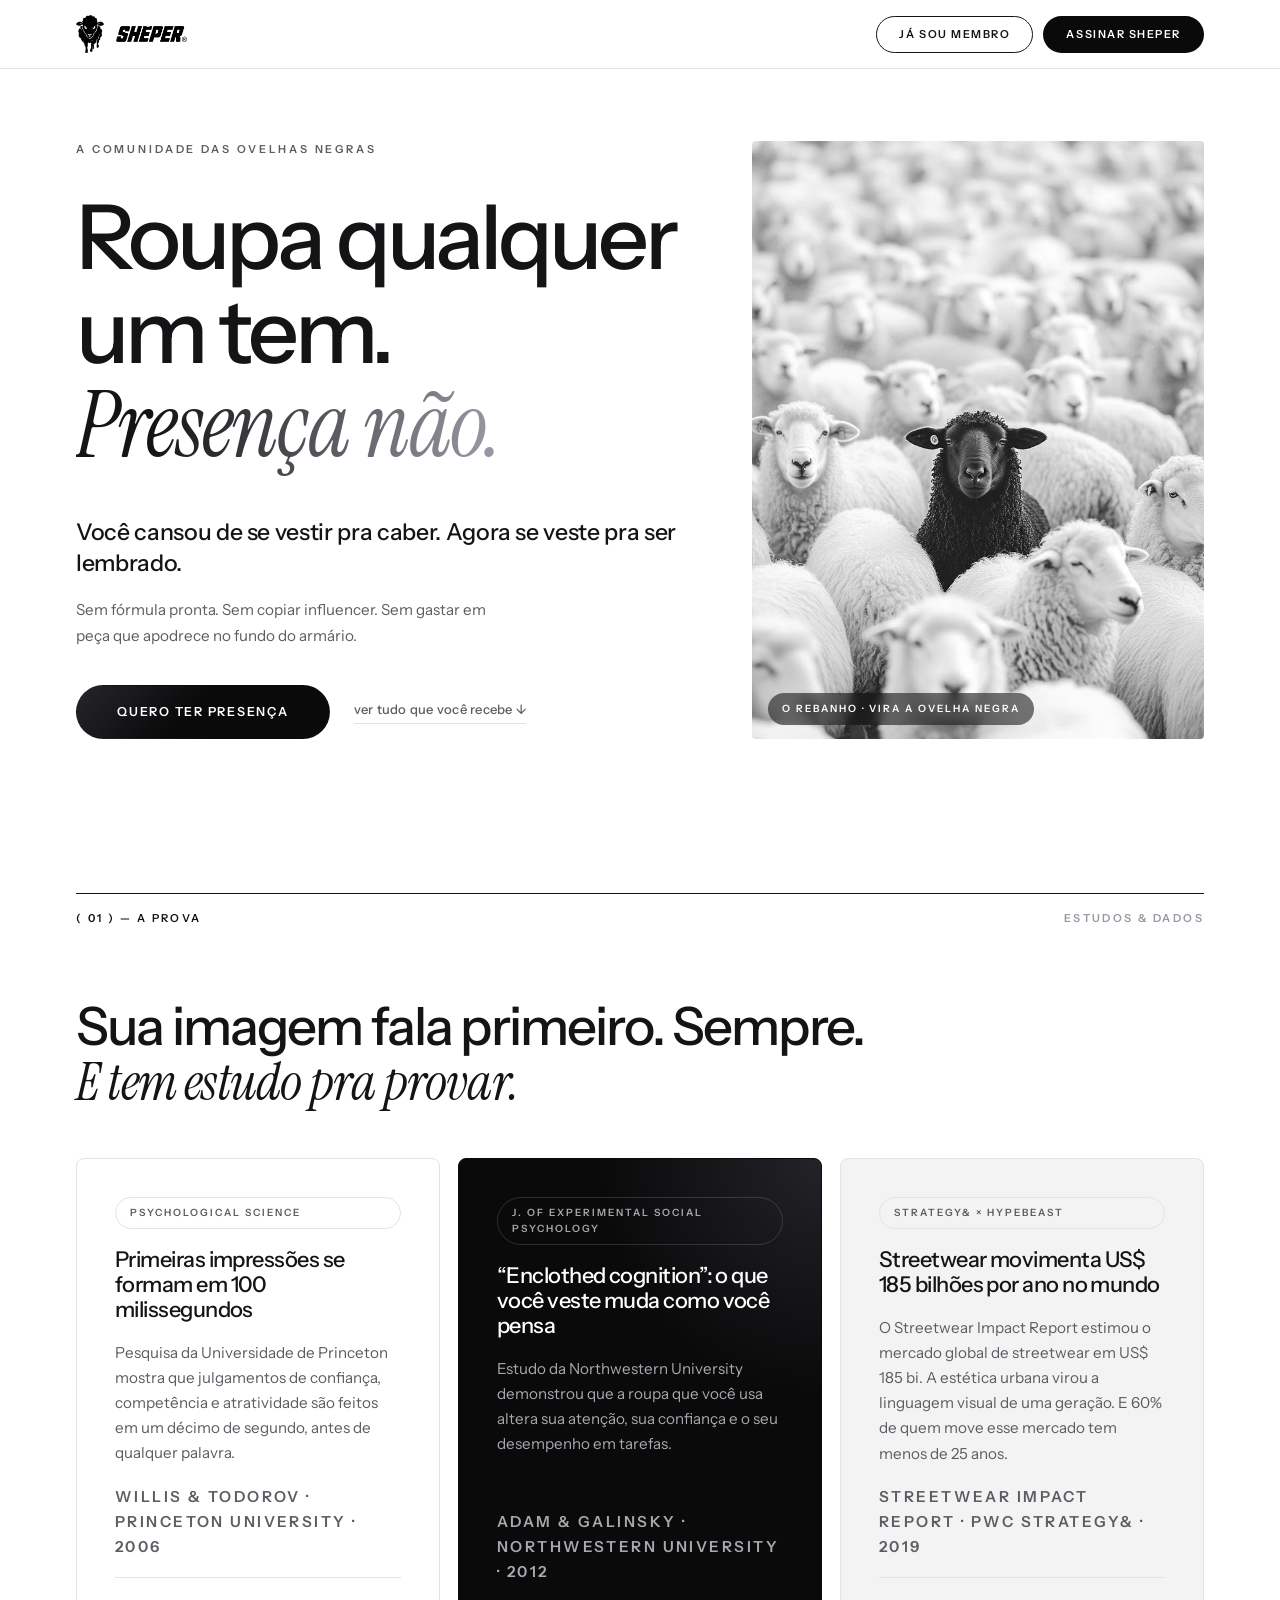
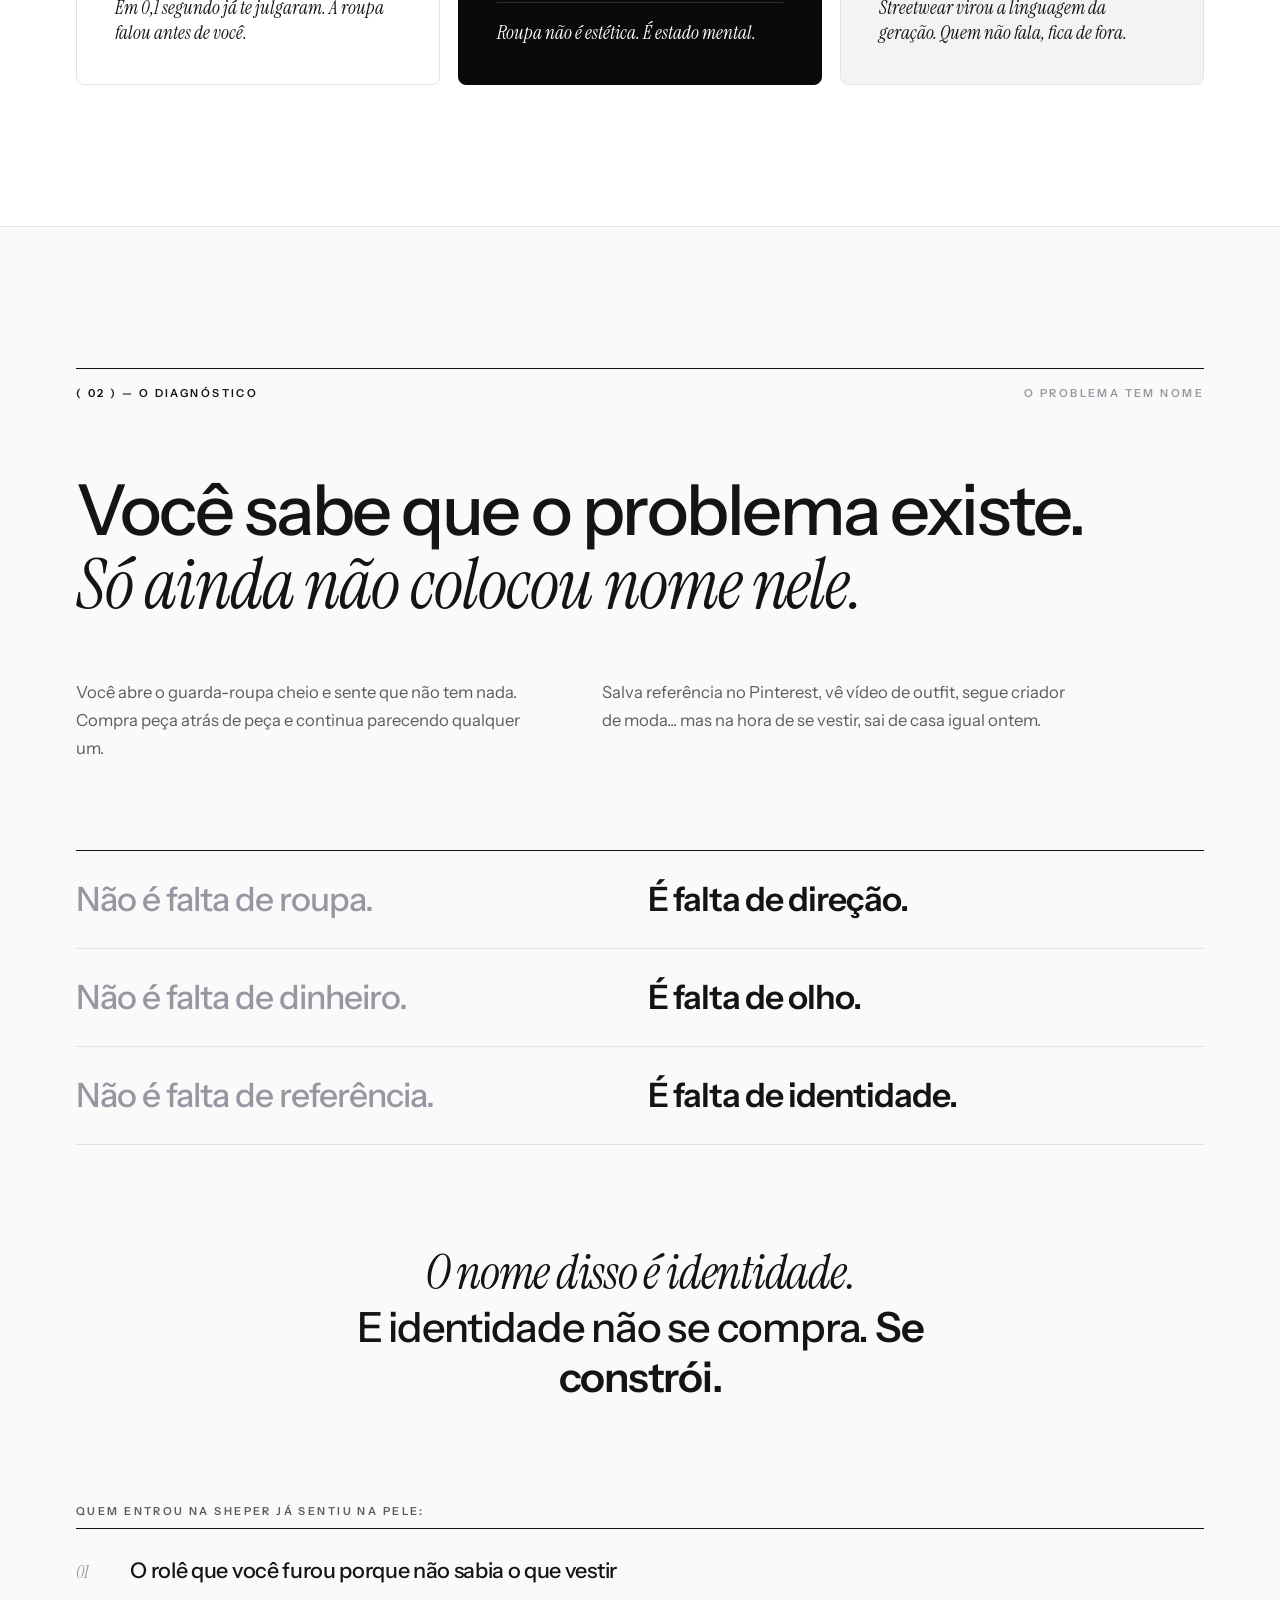
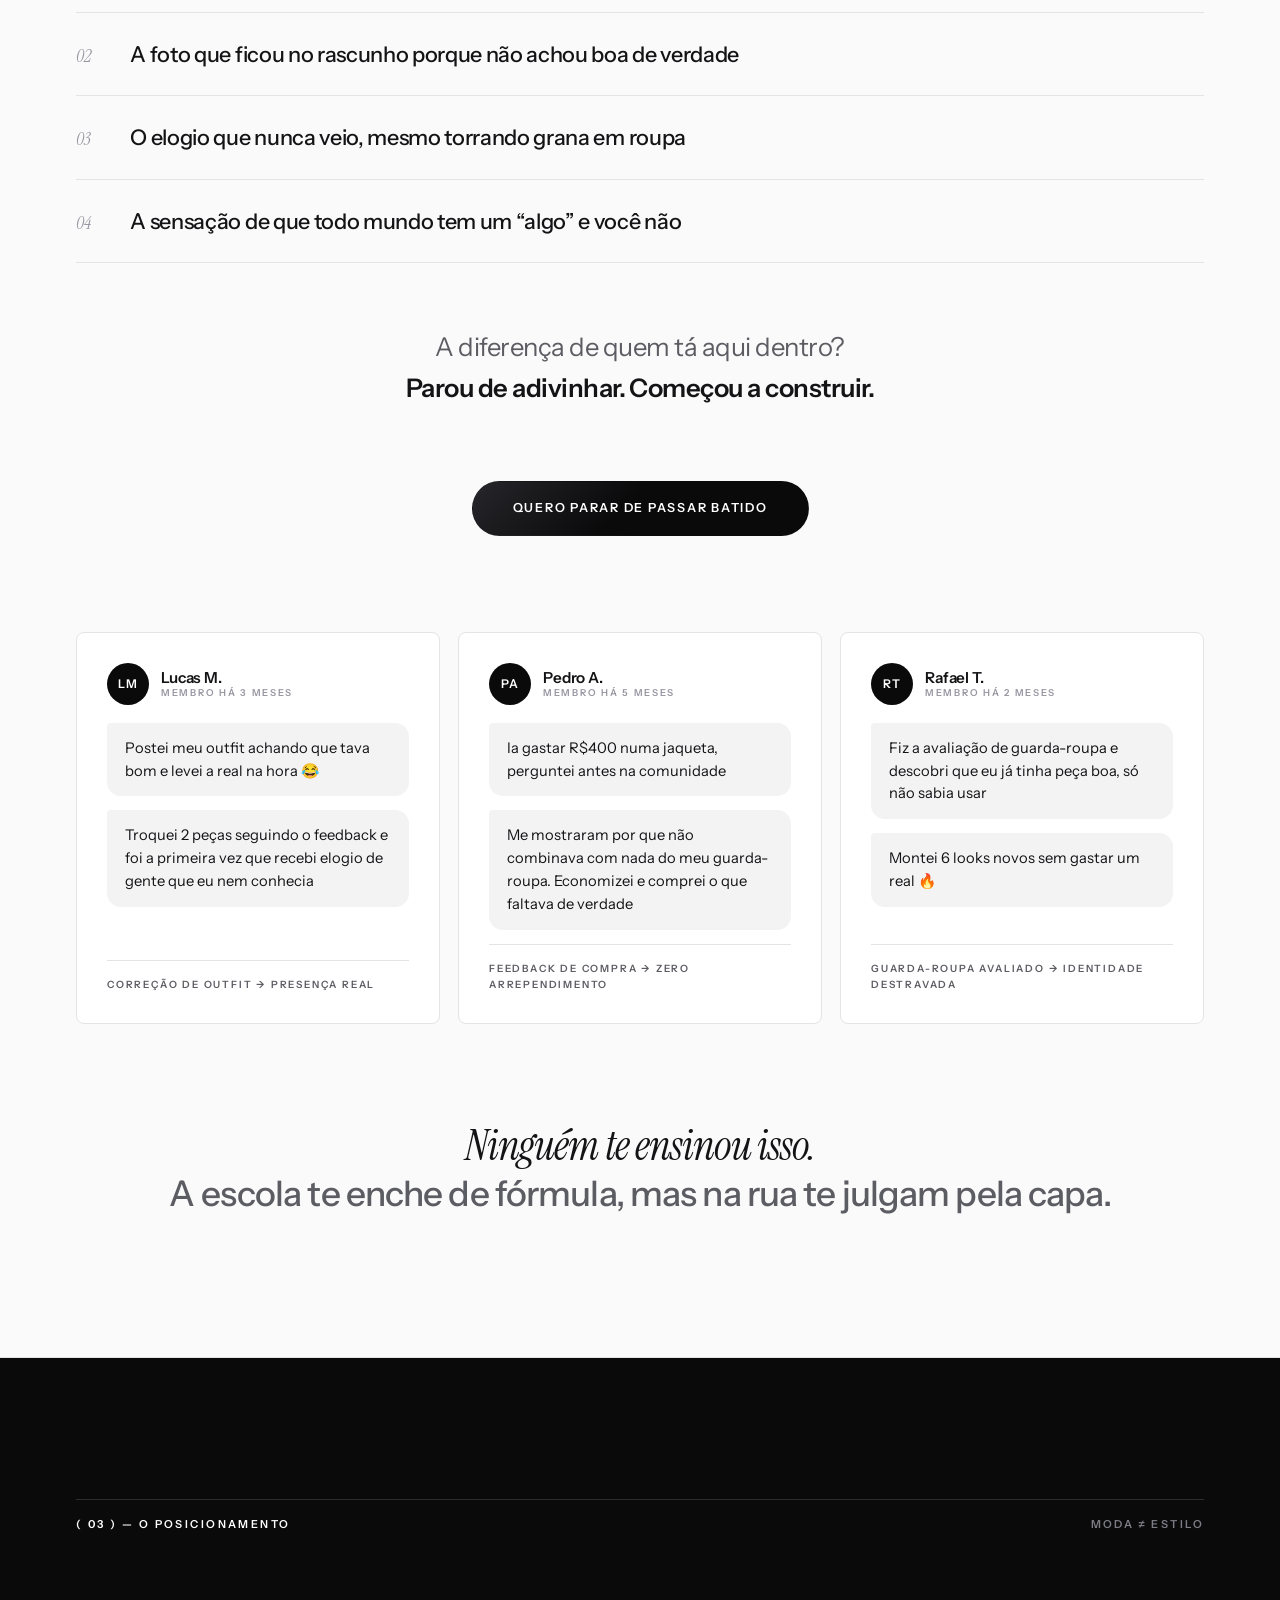
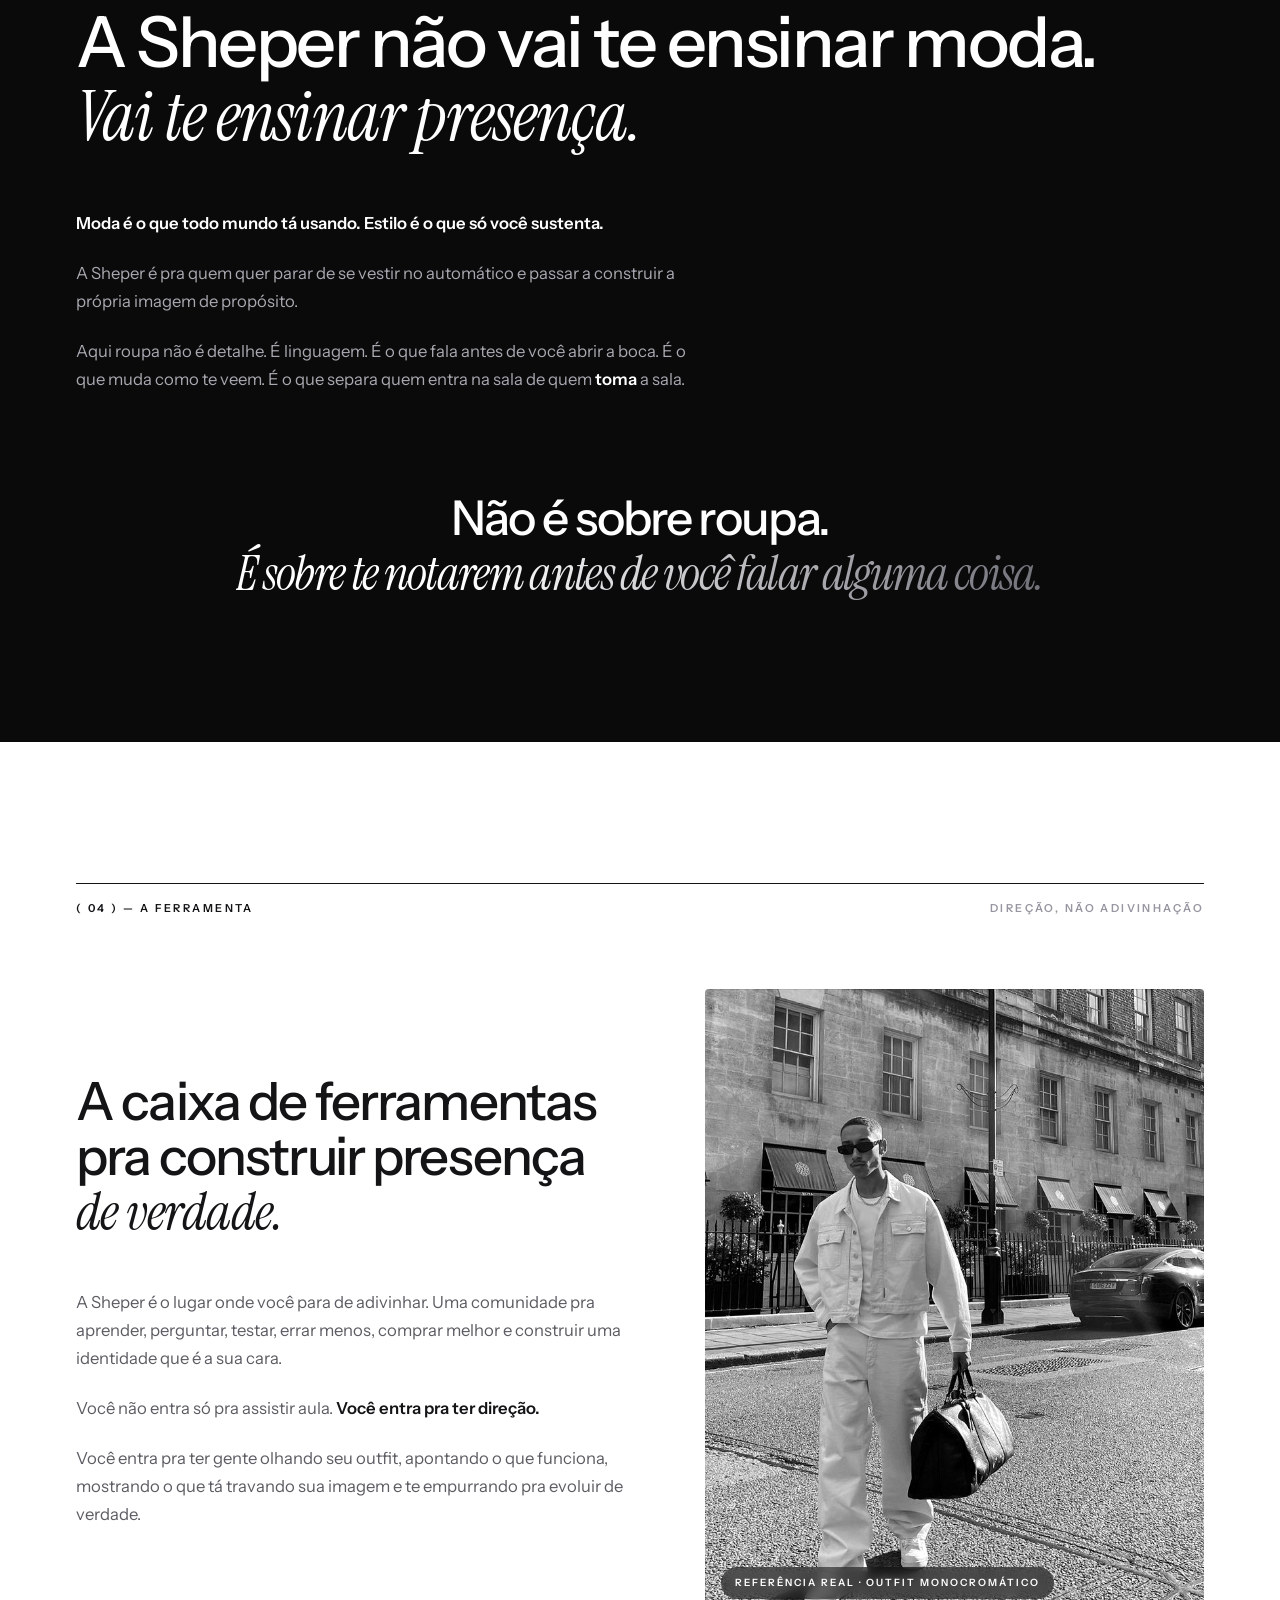
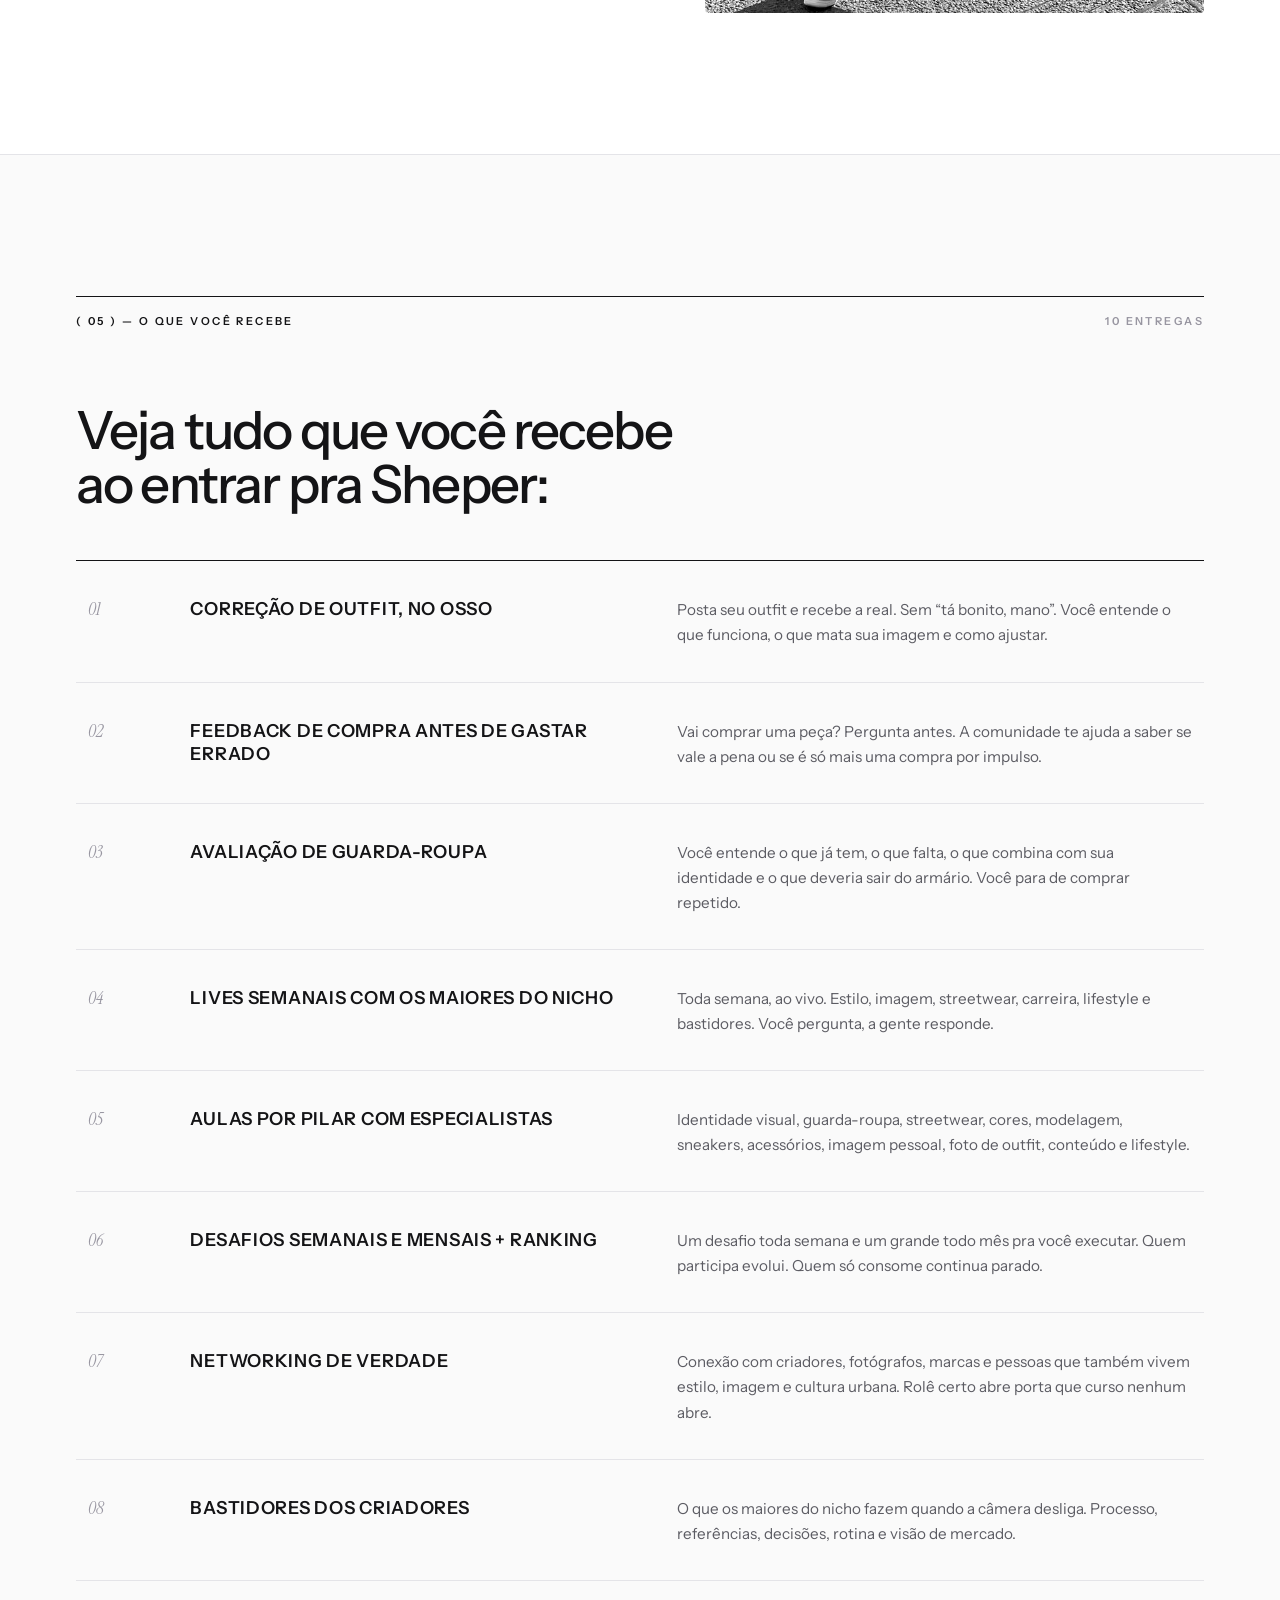
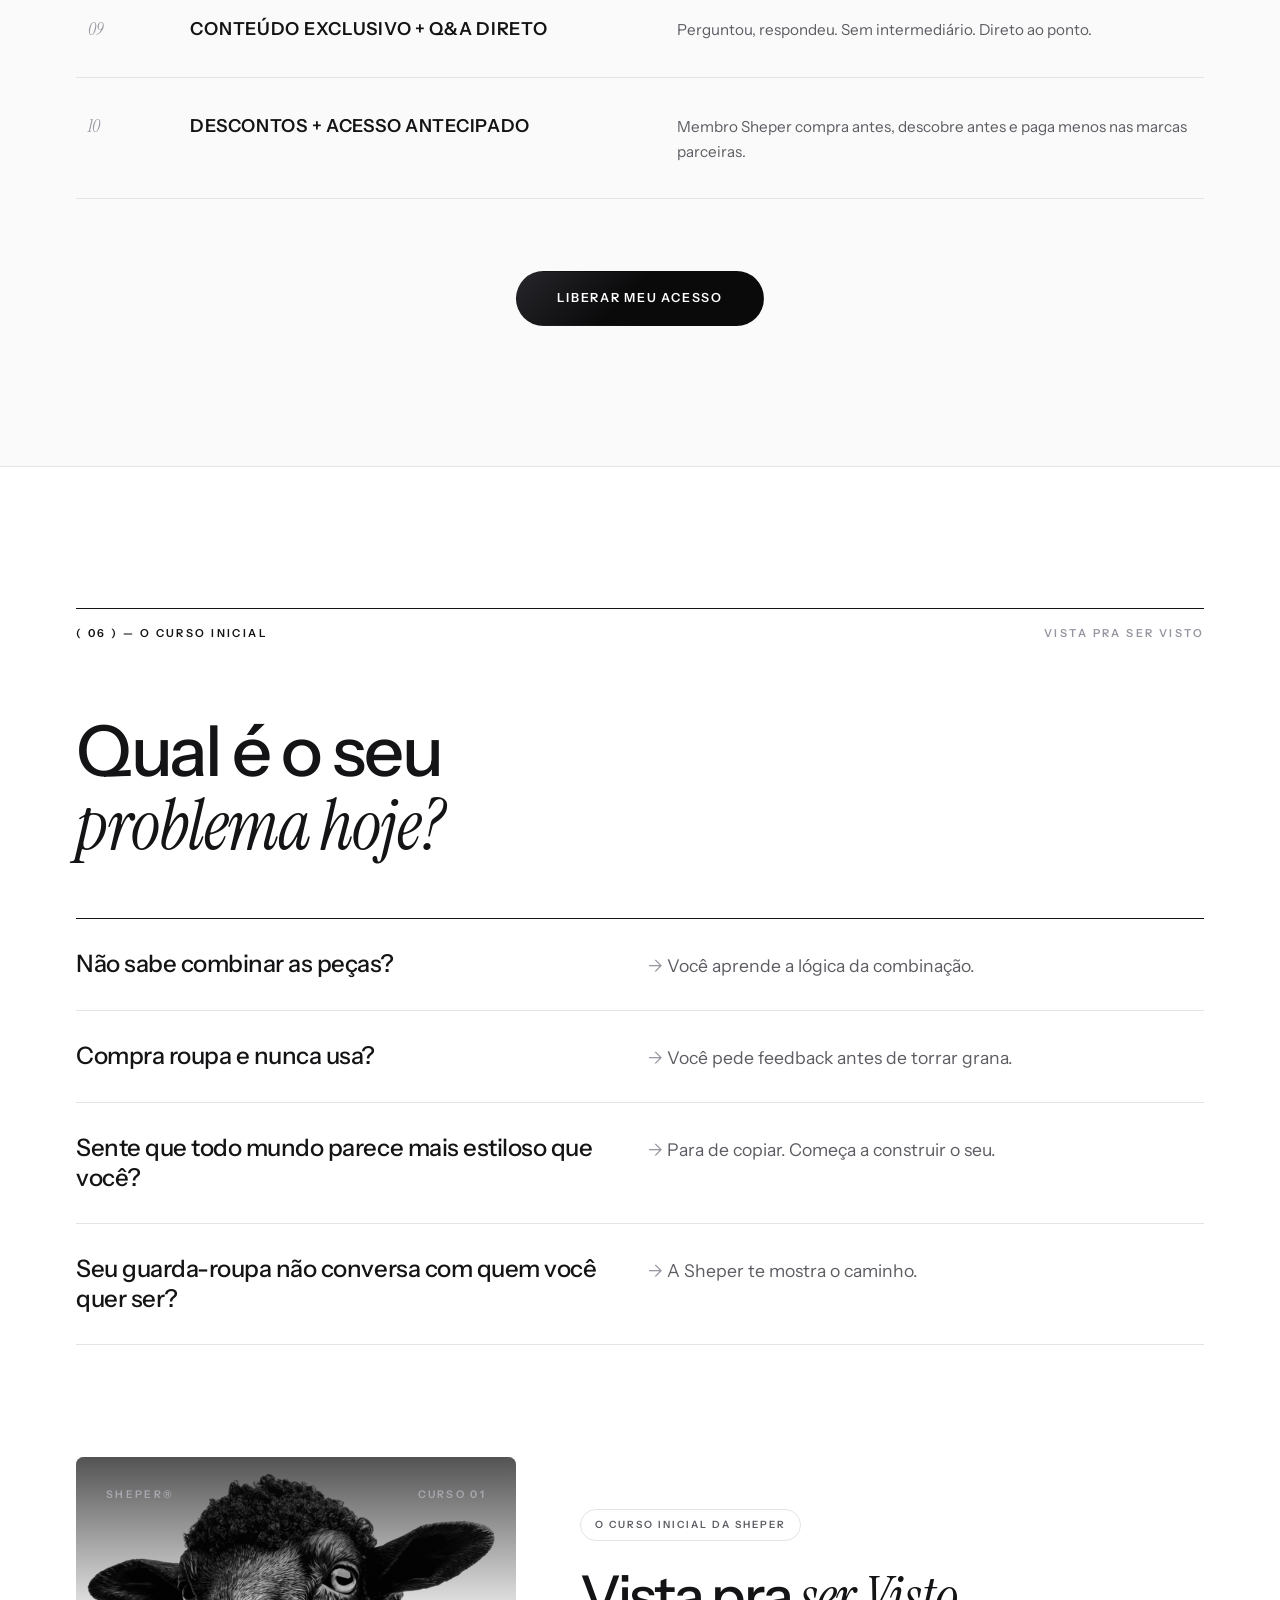
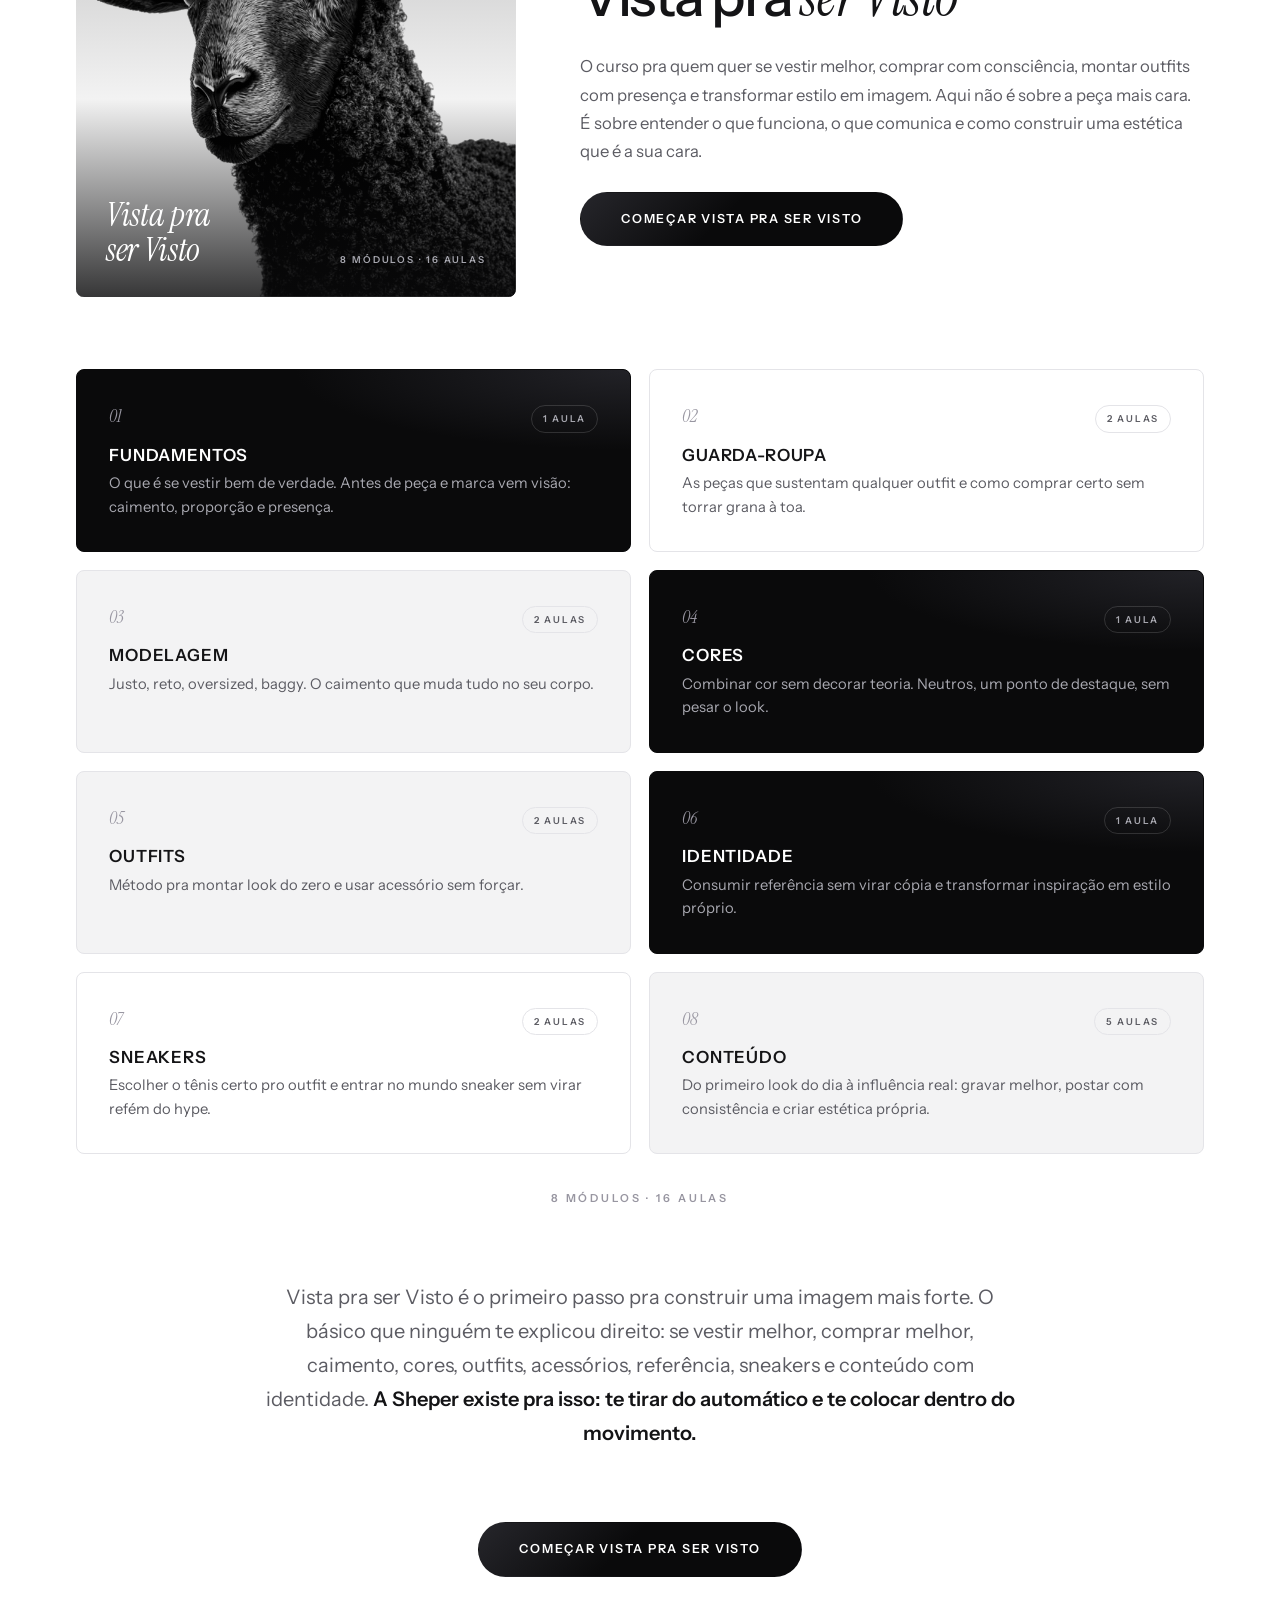
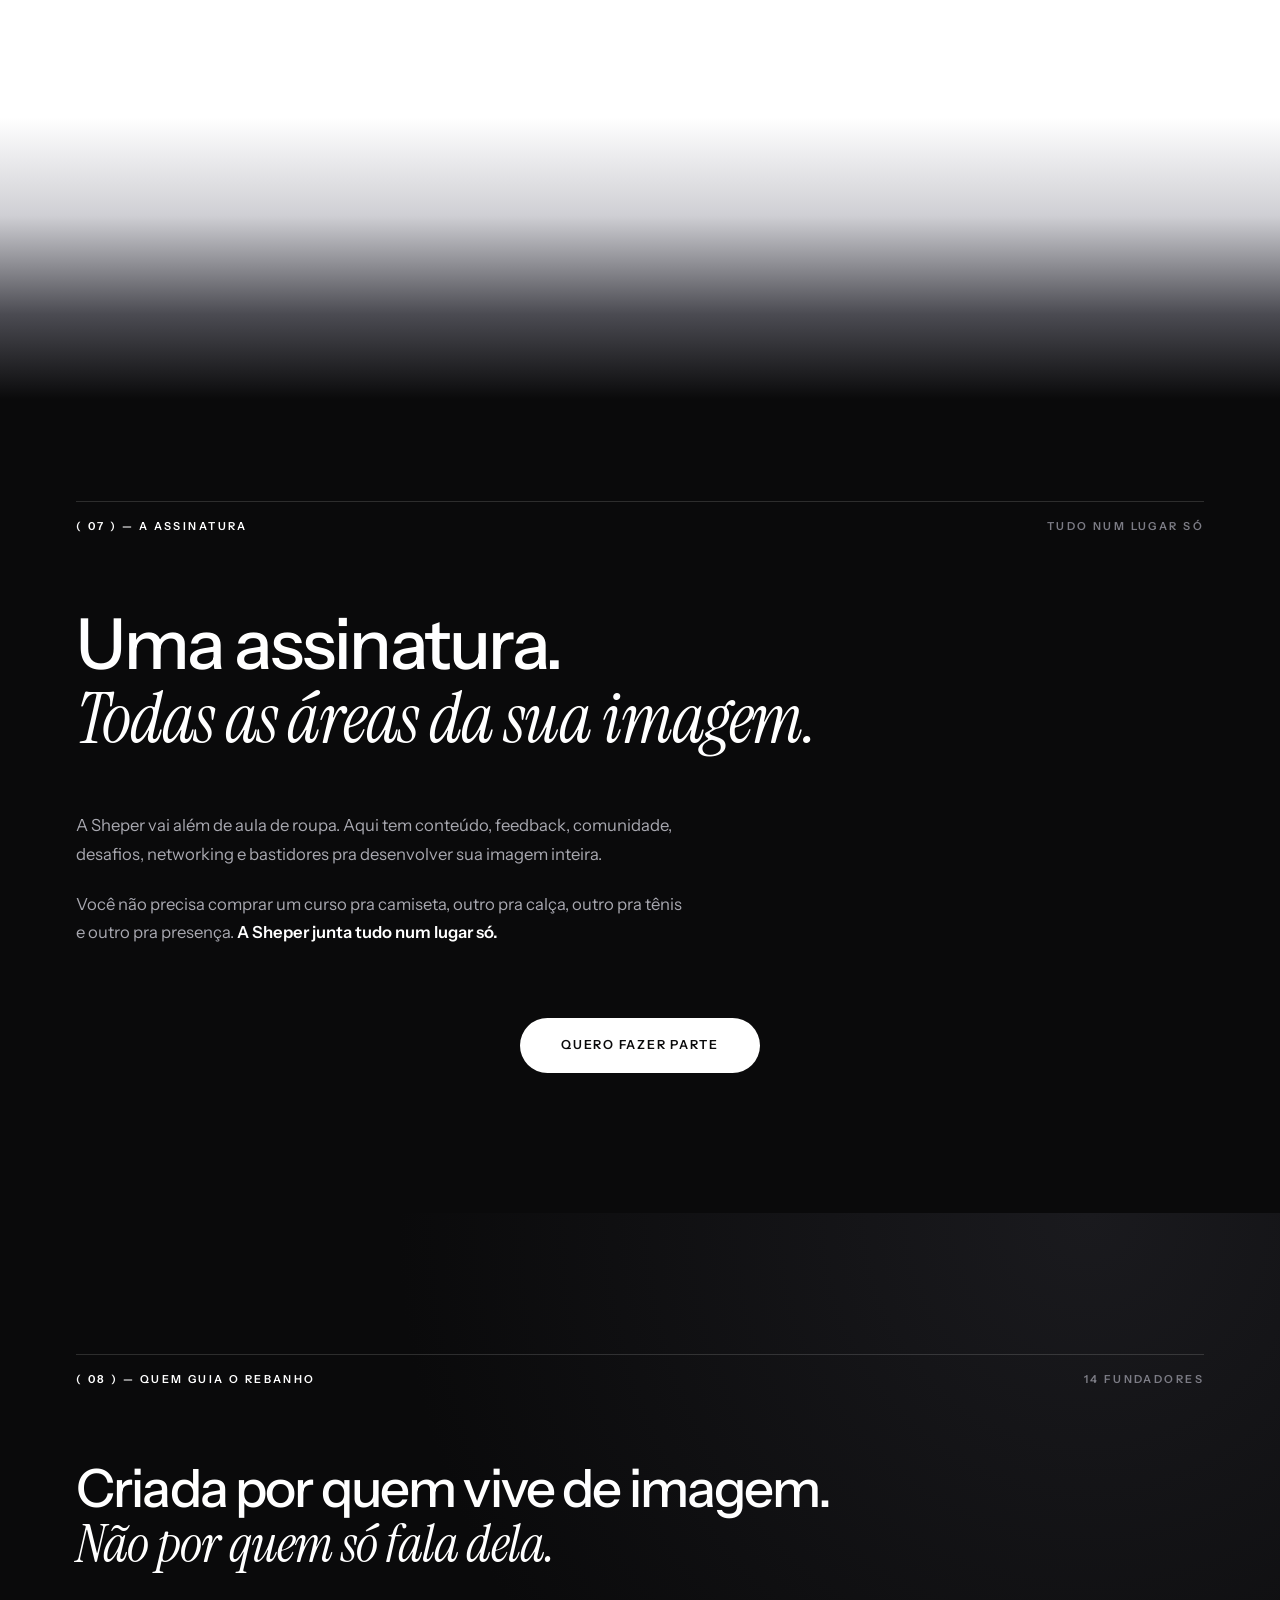
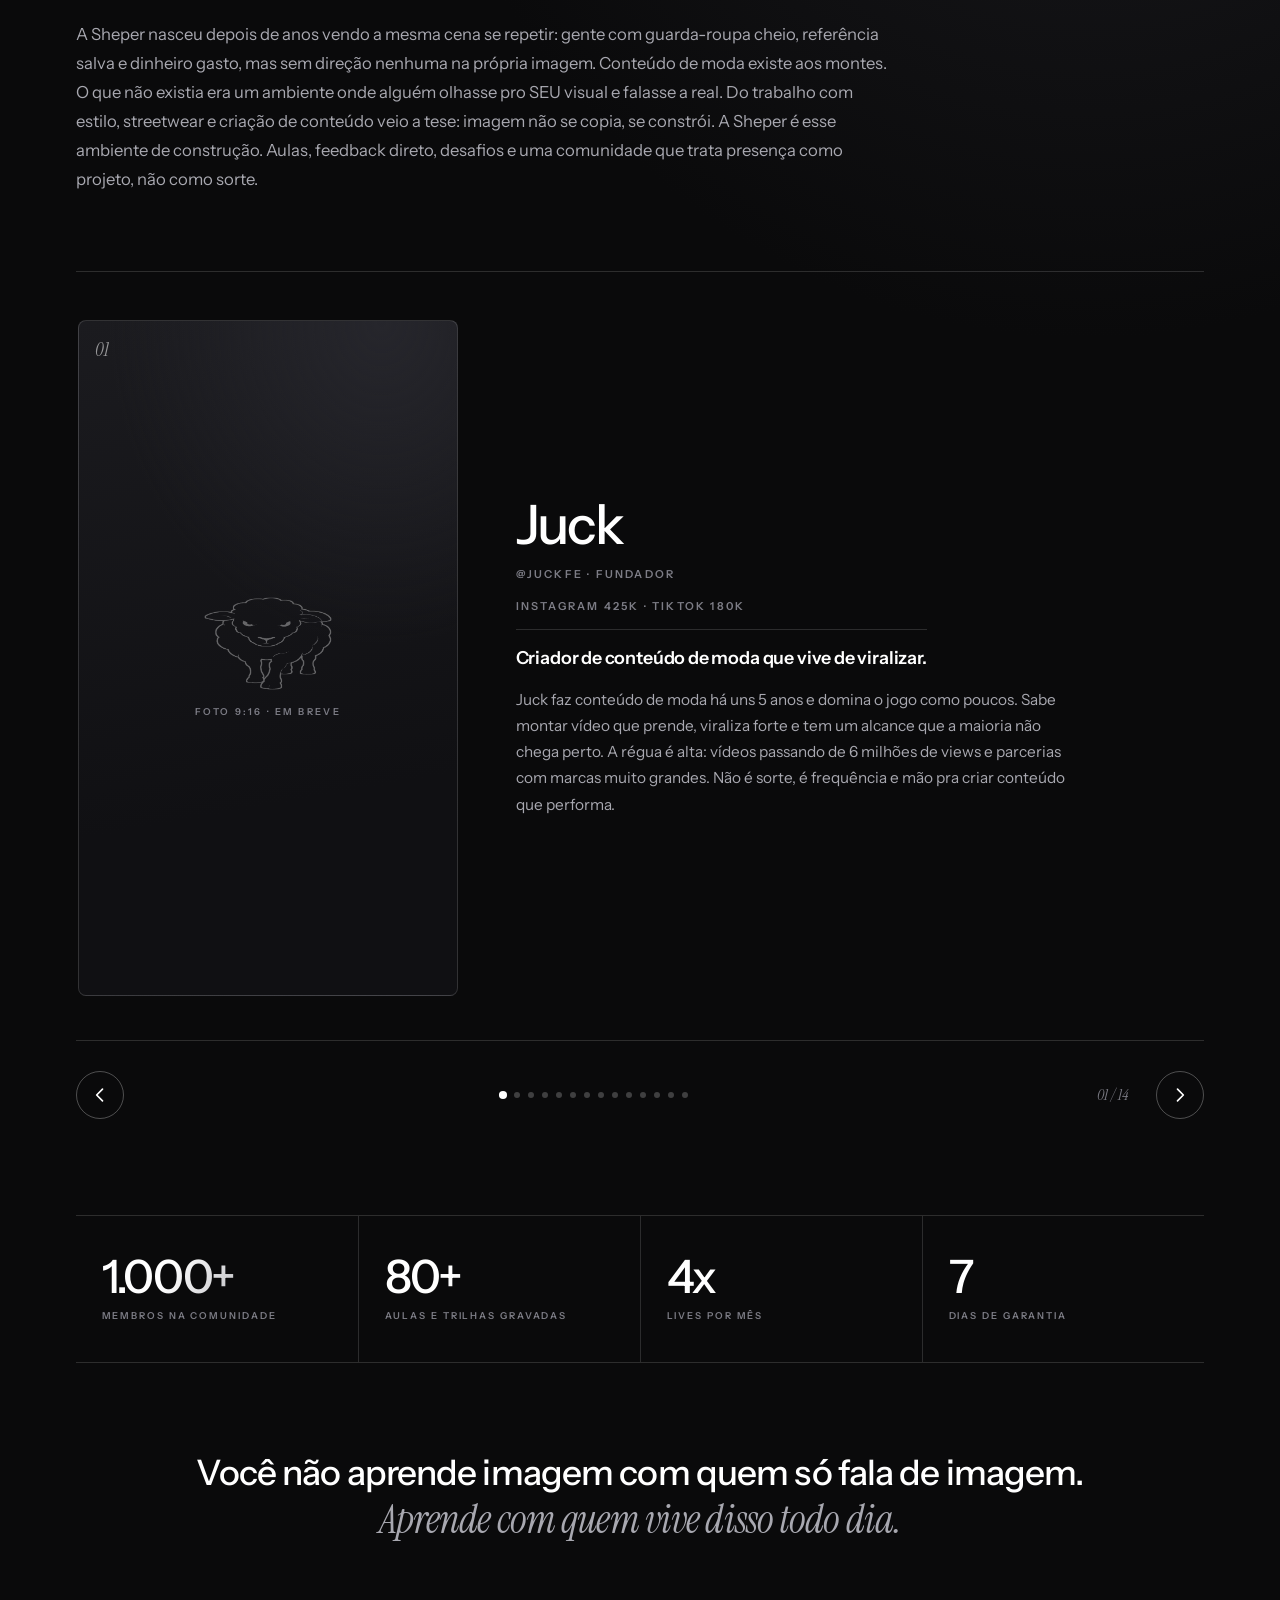
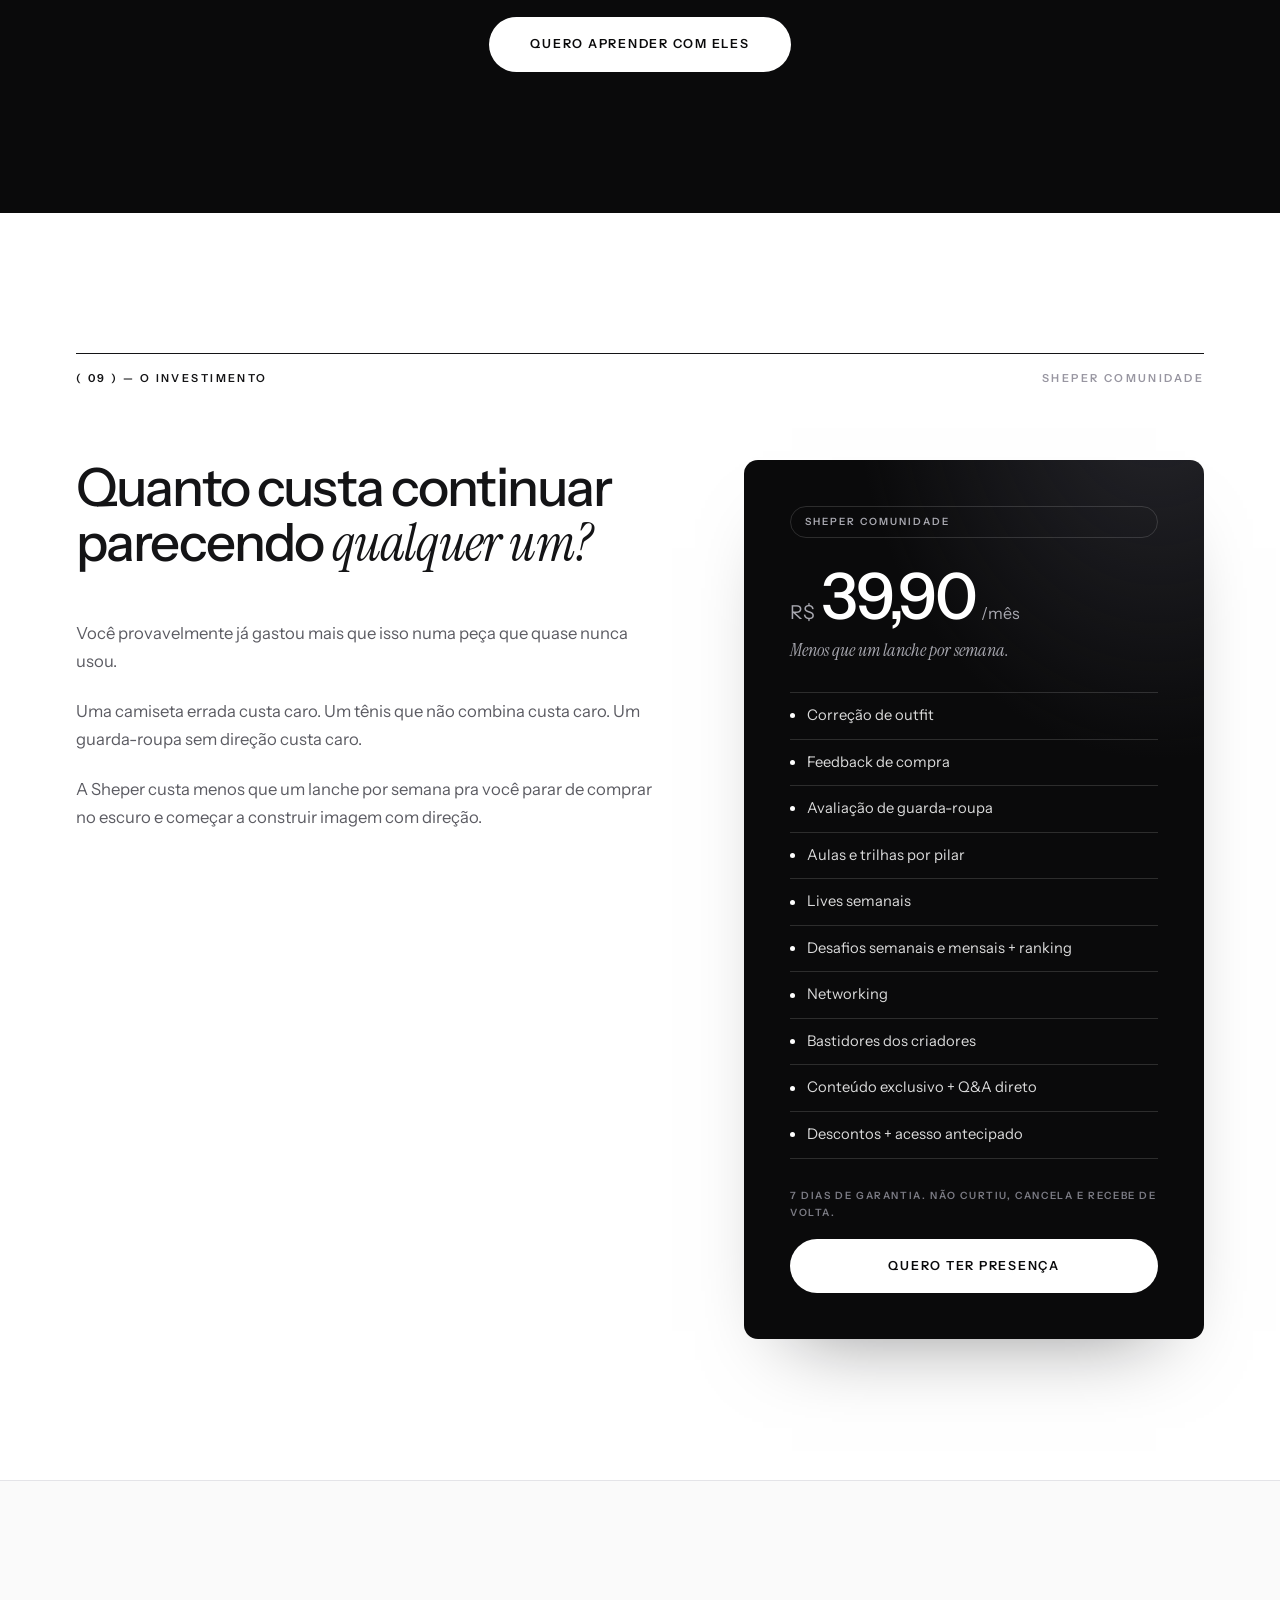
==== commit a91c37c8: "Redesign completo: identidade editorial branco/preto, nova copy, logo oficial, carrossel de fundador" ====
--- a/index.html
+++ b/index.html
@@ -3,705 +3,638 @@
 <head>
   <meta charset="UTF-8" />
   <meta name="viewport" content="width=device-width, initial-scale=1.0" />
-  <title>SHEPER — A comunidade das ovelhas negras</title>
-  <meta name="description" content="A Sheper é a comunidade das ovelhas negras: estilo, imagem pessoal, streetwear, feedback real e networking para quem cansou de parecer qualquer um." />
-  <meta property="og:title" content="SHEPER — A comunidade das ovelhas negras" />
-  <meta property="og:description" content="Todo mundo se veste. Poucos se apresentam. Entre para o rebanho errado." />
+  <title>SHEPER — Roupa qualquer um tem. Presença não.</title>
+  <meta name="description" content="A Sheper é a comunidade das ovelhas negras: correção de outfit, feedback de compra, aulas semanais, desafios e networking pra quem cansou de parecer qualquer um." />
+  <meta property="og:title" content="SHEPER — Roupa qualquer um tem. Presença não." />
+  <meta property="og:description" content="Você cansou de se vestir pra caber. Agora se veste pra ser lembrado." />
   <meta property="og:type" content="website" />
   <link rel="icon" type="image/png" href="img/logo/favicon.png" />
   <link rel="apple-touch-icon" href="img/logo/apple-touch-icon.png" />
   <link rel="preconnect" href="https://fonts.googleapis.com" />
   <link rel="preconnect" href="https://fonts.gstatic.com" crossorigin />
-  <link href="https://fonts.googleapis.com/css2?family=Archivo:ital,wght@0,500;0,600;0,700;0,800;0,900;1,800&family=Inter:wght@400;500;600;700&display=swap" rel="stylesheet" />
+  <link href="https://fonts.googleapis.com/css2?family=Instrument+Sans:ital,wght@0,400;0,500;0,600;0,700;1,400&family=Instrument+Serif:ital@0;1&display=swap" rel="stylesheet" />
   <link rel="stylesheet" href="css/styles.css" />
 </head>
 <body>
 
-  <!-- ============ HEADER (cápsula fixa) ============ -->
+  <!-- ============ HEADER ============ -->
   <header class="site-header" id="header">
-    <div class="header-capsule">
+    <div class="container header-inner">
       <a href="#hero" class="brand" data-scroll aria-label="SHEPER — voltar ao topo">
-        <img class="brand-mark" src="img/logo/simbolo-cream.png" alt="" width="460" height="600" />
-        <img class="brand-word" src="img/logo/wordmark-cream.png" alt="SHEPER" width="800" height="204" />
+        <img class="brand-mark" src="img/logo/simbolo.png" alt="" width="418" height="573" />
+        <img class="brand-word" src="img/logo/wordmark.png" alt="SHEPER" width="1100" height="247" />
       </a>
       <nav class="header-actions" aria-label="Ações">
         <a href="#preco" class="btn btn-ghost btn-header" data-scroll>JÁ SOU MEMBRO</a>
-        <a href="https://pay.cakto.com.br/3ephu46" class="btn btn-red btn-header" target="_blank" rel="noopener">ASSINAR SHEPER</a>
+        <a href="https://pay.cakto.com.br/3ephu46" class="btn btn-solid btn-header" target="_blank" rel="noopener">ASSINAR SHEPER</a>
       </nav>
     </div>
   </header>
 
   <main>
 
-    <!-- ============ 2. HERO ============ -->
-    <section class="section section-black hero" id="hero" data-header="dark">
-      <div class="container">
-        <p class="eyebrow reveal">A COMUNIDADE DAS OVELHAS NEGRAS</p>
-        <h1 class="hero-title reveal">
-          Todo mundo se veste.<br />
-          <span class="text-red">Poucos se apresentam.</span>
-        </h1>
-        <p class="hero-sub reveal">
-          A Sheper é a comunidade das ovelhas negras: pessoas que cansaram de se vestir
-          para caber e decidiram se vestir <strong>para serem lembradas</strong>.
-        </p>
-        <p class="hero-support reveal">
-          Aqui você aprende a construir estilo, presença e identidade visual com quem vive
-          isso de verdade. Sem fórmula pronta. Sem copiar influencer. Sem gastar dinheiro
-          em peça que vai morrer no fundo do armário.
-        </p>
-        <div class="hero-cta reveal">
-          <a href="https://pay.cakto.com.br/3ephu46" class="btn btn-red btn-xl" target="_blank" rel="noopener">
-            QUERO ENTRAR NO REBANHO ERRADO
-          </a>
-          <a href="#recebe" class="hero-secondary-link" data-scroll>ver tudo que você recebe ↓</a>
-        </div>
-        <ul class="hero-chips reveal" aria-label="O que está incluso">
-          <li>Correção de look</li>
-          <li>Aulas semanais</li>
-          <li>Feedback de compra</li>
-          <li>Networking</li>
-          <li>Desafios mensais</li>
-        </ul>
-
-        <div class="hero-visual reveal">
-          <div class="hero-mascot-wrap">
+    <!-- ============ 01. HERO ============ -->
+    <section class="section hero" id="hero" data-header="light">
+      <div class="container">
+        <div class="hero-grid">
+          <div class="hero-head reveal">
+            <p class="eyebrow">A COMUNIDADE DAS OVELHAS NEGRAS</p>
+            <h1 class="hero-title">
+              Roupa qualquer<br />um tem.<br />
+              <em>Presença não.</em>
+            </h1>
+          </div>
+          <div class="hero-copy reveal">
+            <p class="hero-sub">Você cansou de se vestir pra caber. Agora se veste pra ser lembrado.</p>
+            <p class="hero-micro">Sem fórmula pronta. Sem copiar influencer. Sem gastar em peça que apodrece no fundo do armário.</p>
+            <div class="hero-cta">
+              <a href="https://pay.cakto.com.br/3ephu46" class="btn btn-dark btn-lg" target="_blank" rel="noopener">QUERO TER PRESENÇA</a>
+              <a href="#recebe" class="link-quiet" data-scroll>ver tudo que você recebe ↓</a>
+            </div>
+          </div>
+          <figure class="hero-photo hero-flock reveal">
             <img
-              class="hero-mascot"
-              src="img/mascote-ovelha.png"
-              alt="Ovelha negra de óculos escuros vestindo conjunto streetwear creme e segurando uma bolsa de couro preta"
-              width="672" height="840"
+              src="img/ovelha-negra.jpg"
+              alt="Uma ovelha negra se destacando no meio de um rebanho de ovelhas brancas"
+              width="736" height="1313"
               fetchpriority="high"
             />
-            <span class="hero-card-tag">SHEPER® — REBANHO ERRADO</span>
-          </div>
-          <div class="hero-float hero-float-1" aria-hidden="true">OVELHA NEGRA</div>
-          <div class="hero-float hero-float-2" aria-hidden="true">ESTILO ≠ MODA</div>
-          <div class="hero-float hero-float-3" aria-hidden="true">PRESENÇA</div>
-        </div>
-      </div>
-    </section>
-
-    <!-- ============ 2B. PROVA — CIÊNCIA / MÍDIA ============ -->
-    <section class="section section-black section-press" id="prova-dados" data-header="dark">
-      <div class="container">
-        <h2 class="title-lg text-center reveal">
-          Sua imagem fala antes de você.<br />
-          <span class="text-red">A ciência já mediu isso.</span>
+            <figcaption>O REBANHO · VIRA A OVELHA NEGRA</figcaption>
+          </figure>
+        </div>
+      </div>
+    </section>
+
+    <!-- ============ 02. A PROVA ============ -->
+    <section class="section" id="prova" data-header="light">
+      <div class="container">
+        <div class="sec-head reveal">
+          <span>( 01 ) — A PROVA</span>
+          <span>ESTUDOS &amp; DADOS</span>
+        </div>
+        <h2 class="title-lg reveal">
+          Sua imagem fala primeiro. Sempre.<br />
+          <em>E tem estudo pra provar.</em>
         </h2>
 
-        <div class="press-grid">
-          <div class="press-item press-item-red reveal">
-            <article class="press-clip">
-              <span class="press-badge">PSYCHOLOGICAL SCIENCE</span>
-              <h3>Primeiras impressões se formam em 100 milissegundos</h3>
-              <p class="press-dek">
-                Pesquisa da Universidade de Princeton mostra que julgamentos de confiança,
-                competência e atratividade são feitos em um décimo de segundo — antes de
-                qualquer palavra.
-              </p>
-              <p class="press-meta">Willis &amp; Todorov · Princeton University · 2006</p>
-              <div class="press-visual" aria-hidden="true">
-                <svg viewBox="0 0 300 72">
-                  <rect x="0" y="30" width="52" height="34" rx="6" fill="#E1121B"/>
-                  <rect x="62" y="18" width="52" height="46" rx="6" fill="#d9cfc0"/>
-                  <rect x="124" y="8" width="52" height="56" rx="6" fill="#d9cfc0"/>
-                  <rect x="186" y="24" width="52" height="40" rx="6" fill="#d9cfc0"/>
-                  <rect x="248" y="36" width="52" height="28" rx="6" fill="#d9cfc0"/>
-                  <text x="8" y="52" font-size="13" font-weight="800" fill="#fff" font-family="Arial">0,1s</text>
-                </svg>
-              </div>
-            </article>
-            <p class="press-caption">Você é julgado em 0,1 segundo. Sua roupa participa desse julgamento.</p>
-          </div>
-
-          <div class="press-item press-item-dark reveal">
-            <article class="press-clip">
-              <span class="press-badge">J. OF EXPERIMENTAL SOCIAL PSYCHOLOGY</span>
-              <h3>“Enclothed cognition”: o que você veste muda como você pensa</h3>
-              <p class="press-dek">
-                Estudo da Northwestern University demonstrou que a roupa que você usa
-                altera sua atenção, sua confiança e o seu desempenho em tarefas.
-              </p>
-              <p class="press-meta">Adam &amp; Galinsky · Northwestern University · 2012</p>
-              <div class="press-visual" aria-hidden="true">
-                <svg viewBox="0 0 300 72">
-                  <path d="M40 58 V30 l-14 8 -6-10 24-16 h12 l24 16 -6 10 -14-8 V58 Z" fill="#d9cfc0"/>
-                  <circle cx="150" cy="36" r="24" fill="none" stroke="#E1121B" stroke-width="6"/>
-                  <path d="M150 20 v16 l12 8" fill="none" stroke="#E1121B" stroke-width="6" stroke-linecap="round"/>
-                  <path d="M225 50 l14-28 14 28 M231 40 h16" fill="none" stroke="#d9cfc0" stroke-width="6" stroke-linecap="round" stroke-linejoin="round"/>
-                </svg>
-              </div>
-            </article>
-            <p class="press-caption">Roupa não é estética. É estado mental.</p>
-          </div>
-
-          <div class="press-item press-item-red reveal">
-            <article class="press-clip">
-              <span class="press-badge">STRATEGY&amp; × HYPEBEAST</span>
-              <h3>Streetwear movimenta US$ 185 bilhões por ano no mundo</h3>
-              <p class="press-dek">
-                O Streetwear Impact Report estimou o mercado global de streetwear em
-                US$ 185 bi — a estética urbana virou a linguagem visual de uma geração.
-              </p>
-              <p class="press-meta">Streetwear Impact Report · PwC Strategy&amp; · 2019</p>
-              <div class="press-visual" aria-hidden="true">
-                <svg viewBox="0 0 300 72">
-                  <rect x="10" y="46" width="40" height="18" rx="5" fill="#d9cfc0"/>
-                  <rect x="60" y="36" width="40" height="28" rx="5" fill="#d9cfc0"/>
-                  <rect x="110" y="26" width="40" height="38" rx="5" fill="#d9cfc0"/>
-                  <rect x="160" y="16" width="40" height="48" rx="5" fill="#E1121B"/>
-                  <text x="212" y="34" font-size="16" font-weight="900" fill="#1B1B1B" font-family="Arial">US$185bi</text>
-                  <text x="212" y="54" font-size="11" fill="#8a8073" font-family="Arial">mercado global</text>
-                </svg>
-              </div>
-            </article>
-            <p class="press-caption">Streetwear virou a linguagem da geração. Quem não fala, fica de fora.</p>
-          </div>
-        </div>
-      </div>
-    </section>
-
-    <!-- ============ 3. DOR ============ -->
-    <section class="section section-cream" id="dor" data-header="light">
-      <div class="container">
-        <h2 class="title-xl text-wine reveal">
+        <div class="study-grid">
+          <article class="study-card reveal">
+            <span class="badge">PSYCHOLOGICAL SCIENCE</span>
+            <h3>Primeiras impressões se formam em 100 milissegundos</h3>
+            <p>Pesquisa da Universidade de Princeton mostra que julgamentos de confiança, competência e atratividade são feitos em um décimo de segundo, antes de qualquer palavra.</p>
+            <p class="study-source">WILLIS &amp; TODOROV · PRINCETON UNIVERSITY · 2006</p>
+            <p class="study-punch"><em>Em 0,1 segundo já te julgaram. A roupa falou antes de você.</em></p>
+          </article>
+
+          <article class="study-card study-card-dark reveal">
+            <span class="badge badge-dark">J. OF EXPERIMENTAL SOCIAL PSYCHOLOGY</span>
+            <h3>“Enclothed cognition”: o que você veste muda como você pensa</h3>
+            <p>Estudo da Northwestern University demonstrou que a roupa que você usa altera sua atenção, sua confiança e o seu desempenho em tarefas.</p>
+            <p class="study-source">ADAM &amp; GALINSKY · NORTHWESTERN UNIVERSITY · 2012</p>
+            <p class="study-punch"><em>Roupa não é estética. É estado mental.</em></p>
+          </article>
+
+          <article class="study-card study-card-gray reveal">
+            <span class="badge">STRATEGY&amp; × HYPEBEAST</span>
+            <h3>Streetwear movimenta US$ 185 bilhões por ano no mundo</h3>
+            <p>O Streetwear Impact Report estimou o mercado global de streetwear em US$ 185 bi. A estética urbana virou a linguagem visual de uma geração. E 60% de quem move esse mercado tem menos de 25 anos.</p>
+            <p class="study-source">STREETWEAR IMPACT REPORT · PWC STRATEGY&amp; · 2019</p>
+            <p class="study-punch"><em>Streetwear virou a linguagem da geração. Quem não fala, fica de fora.</em></p>
+          </article>
+        </div>
+      </div>
+    </section>
+
+    <!-- ============ 03. O DIAGNÓSTICO ============ -->
+    <section class="section section-paper" id="dor" data-header="light">
+      <div class="container">
+        <div class="sec-head reveal">
+          <span>( 02 ) — O DIAGNÓSTICO</span>
+          <span>O PROBLEMA TEM NOME</span>
+        </div>
+        <h2 class="title-xl reveal">
           Você sabe que o problema existe.<br />
-          Só ainda não colocou nome nele.
+          <em>Só ainda não colocou nome nele.</em>
         </h2>
-        <div class="prose reveal">
-          <p>Você abre o guarda-roupa cheio e sente que não tem nada.</p>
-          <p>Compra peça atrás de peça e continua parecendo qualquer um.</p>
-          <p>
-            Salva referência no Pinterest, vê vídeo de outfit, segue criador de moda…
-            mas quando chega a hora de se vestir, sai de casa igual ontem.
-          </p>
-        </div>
-
-        <div class="pain-lines reveal">
-          <p>Não é falta de roupa. <strong>É falta de direção.</strong></p>
-          <p>Não é falta de dinheiro. <strong>É falta de critério.</strong></p>
-          <p>Não é falta de referência. <strong>É falta de identidade.</strong></p>
-        </div>
-
-        <p class="dm-intro reveal">Quem entrou no rebanho errado já sentiu na pele:</p>
+
+        <div class="prose prose-cols reveal">
+          <p>Você abre o guarda-roupa cheio e sente que não tem nada. Compra peça atrás de peça e continua parecendo qualquer um.</p>
+          <p>Salva referência no Pinterest, vê vídeo de outfit, segue criador de moda... mas na hora de se vestir, sai de casa igual ontem.</p>
+        </div>
+
+        <div class="diag reveal">
+          <div class="diag-row">
+            <span class="diag-neg">Não é falta de roupa.</span>
+            <span class="diag-pos">É falta de direção.</span>
+          </div>
+          <div class="diag-row">
+            <span class="diag-neg">Não é falta de dinheiro.</span>
+            <span class="diag-pos">É falta de olho.</span>
+          </div>
+          <div class="diag-row">
+            <span class="diag-neg">Não é falta de referência.</span>
+            <span class="diag-pos">É falta de identidade.</span>
+          </div>
+        </div>
+
+        <blockquote class="turn-quote reveal">
+          <em>O nome disso é identidade.</em><br />
+          E identidade não se compra. <strong>Se constrói.</strong>
+        </blockquote>
+
+        <p class="list-label reveal">QUEM ENTROU NA SHEPER JÁ SENTIU NA PELE:</p>
+        <ol class="pain-list reveal">
+          <li><span>01</span>O rolê que você furou porque não sabia o que vestir</li>
+          <li><span>02</span>A foto que ficou no rascunho porque não achou boa de verdade</li>
+          <li><span>03</span>O elogio que nunca veio, mesmo torrando grana em roupa</li>
+          <li><span>04</span>A sensação de que todo mundo tem um “algo” e você não</li>
+        </ol>
+
+        <p class="diff-line reveal">
+          A diferença de quem tá aqui dentro?<br />
+          <strong>Parou de adivinhar. Começou a construir.</strong>
+        </p>
+
+        <div class="cta-row reveal">
+          <a href="https://pay.cakto.com.br/3ephu46" class="btn btn-dark btn-lg" target="_blank" rel="noopener">QUERO PARAR DE PASSAR BATIDO</a>
+        </div>
 
         <!-- ⚠️ DEPOIMENTOS PLACEHOLDER — substituir pelos prints/relatos reais dos membros -->
         <div class="dm-grid">
-          <figure class="card card-red dm-card reveal">
-            <div class="dm-print">
-              <header class="dm-header">
-                <span class="dm-avatar">LM</span>
-                <div class="dm-id">
-                  <strong>Lucas M.</strong>
-                  <span>membro há 3 meses</span>
-                </div>
-              </header>
-              <p class="dm-bubble">Postei meu fit achando que tava bom e levei a real na hora 😂</p>
-              <p class="dm-bubble">Troquei 2 peças seguindo o feedback e foi a primeira vez que recebi elogio de gente que eu nem conhecia</p>
-            </div>
-            <figcaption class="dm-result">CORREÇÃO DE LOOK → PRESENÇA REAL</figcaption>
+          <figure class="dm-card reveal">
+            <header class="dm-header">
+              <span class="dm-avatar">LM</span>
+              <div class="dm-id">
+                <strong>Lucas M.</strong>
+                <span>MEMBRO HÁ 3 MESES</span>
+              </div>
+            </header>
+            <p class="dm-bubble">Postei meu outfit achando que tava bom e levei a real na hora 😂</p>
+            <p class="dm-bubble">Troquei 2 peças seguindo o feedback e foi a primeira vez que recebi elogio de gente que eu nem conhecia</p>
+            <figcaption class="dm-result">CORREÇÃO DE OUTFIT → PRESENÇA REAL</figcaption>
           </figure>
 
-          <figure class="card card-dark dm-card reveal">
-            <div class="dm-print">
-              <header class="dm-header">
-                <span class="dm-avatar dm-avatar-alt">PA</span>
-                <div class="dm-id">
-                  <strong>Pedro A.</strong>
-                  <span>membro há 5 meses</span>
-                </div>
-              </header>
-              <p class="dm-bubble">Ia gastar R$400 numa jaqueta, perguntei antes na comunidade</p>
-              <p class="dm-bubble">Me mostraram por que não combinava com nada do meu guarda-roupa. Economizei e comprei o que faltava de verdade</p>
-            </div>
+          <figure class="dm-card reveal">
+            <header class="dm-header">
+              <span class="dm-avatar">PA</span>
+              <div class="dm-id">
+                <strong>Pedro A.</strong>
+                <span>MEMBRO HÁ 5 MESES</span>
+              </div>
+            </header>
+            <p class="dm-bubble">Ia gastar R$400 numa jaqueta, perguntei antes na comunidade</p>
+            <p class="dm-bubble">Me mostraram por que não combinava com nada do meu guarda-roupa. Economizei e comprei o que faltava de verdade</p>
             <figcaption class="dm-result">FEEDBACK DE COMPRA → ZERO ARREPENDIMENTO</figcaption>
           </figure>
 
-          <figure class="card card-red dm-card reveal">
-            <div class="dm-print">
-              <header class="dm-header">
-                <span class="dm-avatar">RT</span>
-                <div class="dm-id">
-                  <strong>Rafael T.</strong>
-                  <span>membro há 2 meses</span>
-                </div>
-              </header>
-              <p class="dm-bubble">Fiz a avaliação de guarda-roupa e descobri que eu já tinha peça boa, só não sabia usar</p>
-              <p class="dm-bubble">Montei 6 looks novos sem gastar um real 🔥</p>
-            </div>
+          <figure class="dm-card reveal">
+            <header class="dm-header">
+              <span class="dm-avatar">RT</span>
+              <div class="dm-id">
+                <strong>Rafael T.</strong>
+                <span>MEMBRO HÁ 2 MESES</span>
+              </div>
+            </header>
+            <p class="dm-bubble">Fiz a avaliação de guarda-roupa e descobri que eu já tinha peça boa, só não sabia usar</p>
+            <p class="dm-bubble">Montei 6 looks novos sem gastar um real 🔥</p>
             <figcaption class="dm-result">GUARDA-ROUPA AVALIADO → IDENTIDADE DESTRAVADA</figcaption>
           </figure>
         </div>
 
-        <p class="prose-closing text-wine reveal">
-          E ninguém nunca te ensinou isso. Porque escola ensina matemática, mas o mundo
-          te julga pela imagem <strong>antes</strong> de ouvir sua história.
+        <p class="closing-line reveal">
+          <em>Ninguém te ensinou isso.</em><br />
+          A escola te enche de fórmula, mas na rua te julgam pela capa.
         </p>
       </div>
     </section>
 
-    <!-- ============ 4. VIRADA ============ -->
+    <!-- ============ 04. O POSICIONAMENTO (preto) ============ -->
     <section class="section section-black" id="virada" data-header="dark">
       <div class="container">
+        <div class="sec-head sec-head-dark reveal">
+          <span>( 03 ) — O POSICIONAMENTO</span>
+          <span>MODA ≠ ESTILO</span>
+        </div>
         <h2 class="title-xl reveal">
           A Sheper não vai te ensinar moda.<br />
-          <span class="text-red">Vai te ensinar presença.</span>
+          <em>Vai te ensinar presença.</em>
         </h2>
-        <div class="prose prose-center reveal">
-          <p>Moda é o que todo mundo está usando.<br />Estilo é o que só você consegue sustentar.</p>
-          <p>
-            A Sheper foi criada para quem quer parar de se vestir no automático
-            e começar a construir uma imagem intencional.
-          </p>
-          <p>
-            Aqui, roupa não é detalhe. <strong>É linguagem.</strong><br />
-            É o que fala antes de você abrir a boca.<br />
-            É o que muda como você é percebido.<br />
-            É o que separa quem entra no ambiente de quem <strong>ocupa</strong> o ambiente.
-          </p>
+        <div class="prose prose-dark prose-narrow reveal">
+          <p><strong>Moda é o que todo mundo tá usando. Estilo é o que só você sustenta.</strong></p>
+          <p>A Sheper é pra quem quer parar de se vestir no automático e passar a construir a própria imagem de propósito.</p>
+          <p>Aqui roupa não é detalhe. É linguagem. É o que fala antes de você abrir a boca. É o que muda como te veem. É o que separa quem entra na sala de quem <strong>toma</strong> a sala.</p>
         </div>
         <blockquote class="impact-quote reveal">
           Não é sobre roupa.<br />
-          <span class="text-red">É sobre quem entra na sala quando você entra.</span>
+          <em>É sobre te notarem antes de você falar alguma coisa.</em>
         </blockquote>
-        <div class="cta-row reveal">
-          <a href="https://pay.cakto.com.br/3ephu46" class="btn btn-red btn-xl" target="_blank" rel="noopener">COMEÇAR AGORA</a>
-        </div>
-      </div>
-    </section>
-
-    <!-- ============ 5. CAIXA DE FERRAMENTAS ============ -->
-    <section class="section section-blush" id="ferramentas" data-header="light">
-      <div class="container">
-        <h2 class="title-lg text-red reveal">
-          A caixa de ferramentas para quem quer se vestir melhor <em>de verdade</em>
-        </h2>
+      </div>
+    </section>
+
+    <!-- ============ 05. A FERRAMENTA ============ -->
+    <section class="section" id="ferramentas" data-header="light">
+      <div class="container">
+        <div class="sec-head reveal">
+          <span>( 04 ) — A FERRAMENTA</span>
+          <span>DIREÇÃO, NÃO ADIVINHAÇÃO</span>
+        </div>
         <div class="tools-layout">
-          <div class="prose reveal">
-            <p>
-              A Sheper é um ambiente de evolução visual. Uma comunidade para você aprender,
-              perguntar, testar, errar menos, comprar melhor e construir uma identidade que
-              faça sentido para a sua vida.
-            </p>
-            <p>
-              Você não entra só para assistir aula.<br />
-              <strong>Você entra para ter direção.</strong>
-            </p>
-            <p>
-              Você entra para ter pessoas olhando seu visual, apontando o que funciona,
-              mostrando o que está travando sua imagem e te ajudando a evoluir com consistência.
-            </p>
+          <div class="reveal">
+            <h2 class="title-lg">A caixa de ferramentas pra construir presença <em>de verdade.</em></h2>
+            <div class="prose">
+              <p>A Sheper é o lugar onde você para de adivinhar. Uma comunidade pra aprender, perguntar, testar, errar menos, comprar melhor e construir uma identidade que é a sua cara.</p>
+              <p>Você não entra só pra assistir aula. <strong>Você entra pra ter direção.</strong></p>
+              <p>Você entra pra ter gente olhando seu outfit, apontando o que funciona, mostrando o que tá travando sua imagem e te empurrando pra evoluir de verdade.</p>
+            </div>
           </div>
           <figure class="tools-photo reveal">
             <img
               src="img/fit-street.jpg"
-              alt="Homem jovem atravessando a rua com look streetwear monocromático creme: jaqueta de sarja, calça larga e bolsa de couro preta"
+              alt="Homem jovem atravessando a rua com outfit streetwear monocromático: jaqueta de sarja, calça larga e bolsa de couro preta"
               width="736" height="920"
               loading="lazy"
             />
-            <figcaption>REFERÊNCIA REAL — LOOK MONOCROMÁTICO</figcaption>
+            <figcaption>REFERÊNCIA REAL · OUTFIT MONOCROMÁTICO</figcaption>
           </figure>
         </div>
       </div>
     </section>
 
-    <!-- ============ 6. O QUE VOCÊ RECEBE ============ -->
-    <section class="section section-cream" id="recebe" data-header="light">
-      <div class="container">
-        <h2 class="title-lg text-wine text-center reveal">
-          Veja tudo que você recebe ao entrar para a Sheper:
-        </h2>
-        <div class="benefit-grid">
-          <article class="card card-red benefit-card reveal">
+    <!-- ============ 06. O QUE VOCÊ RECEBE ============ -->
+    <section class="section section-paper" id="recebe" data-header="light">
+      <div class="container">
+        <div class="sec-head reveal">
+          <span>( 05 ) — O QUE VOCÊ RECEBE</span>
+          <span>10 ENTREGAS</span>
+        </div>
+        <h2 class="title-lg reveal">Veja tudo que você recebe<br />ao entrar pra Sheper:</h2>
+
+        <div class="benefit-table reveal">
+          <div class="benefit-row">
             <span class="benefit-num">01</span>
-            <h3>CORREÇÃO DE LOOK, NO OSSO</h3>
-            <p>Posta seu fit e recebe a real. Sem “tá bonito, mano”. Você entende o que funciona, o que mata seu visual e como ajustar.</p>
-          </article>
-          <article class="card card-dark benefit-card reveal">
+            <h3>CORREÇÃO DE OUTFIT, NO OSSO</h3>
+            <p>Posta seu outfit e recebe a real. Sem “tá bonito, mano”. Você entende o que funciona, o que mata sua imagem e como ajustar.</p>
+          </div>
+          <div class="benefit-row">
             <span class="benefit-num">02</span>
             <h3>FEEDBACK DE COMPRA ANTES DE GASTAR ERRADO</h3>
-            <p>Vai comprar uma peça? Pergunta antes. A comunidade te ajuda a saber se vale a pena ou se é só mais uma compra impulsiva.</p>
-          </article>
-          <article class="card card-cream benefit-card reveal">
+            <p>Vai comprar uma peça? Pergunta antes. A comunidade te ajuda a saber se vale a pena ou se é só mais uma compra por impulso.</p>
+          </div>
+          <div class="benefit-row">
             <span class="benefit-num">03</span>
             <h3>AVALIAÇÃO DE GUARDA-ROUPA</h3>
-            <p>Você entende o que já tem, o que falta, o que combina com sua identidade e o que deveria sair do armário.</p>
-          </article>
-          <article class="card card-dark benefit-card reveal">
+            <p>Você entende o que já tem, o que falta, o que combina com sua identidade e o que deveria sair do armário. Você para de comprar repetido.</p>
+          </div>
+          <div class="benefit-row">
             <span class="benefit-num">04</span>
             <h3>LIVES SEMANAIS COM OS MAIORES DO NICHO</h3>
             <p>Toda semana, ao vivo. Estilo, imagem, streetwear, carreira, lifestyle e bastidores. Você pergunta, a gente responde.</p>
-          </article>
-          <article class="card card-red benefit-card reveal">
+          </div>
+          <div class="benefit-row">
             <span class="benefit-num">05</span>
             <h3>AULAS POR PILAR COM ESPECIALISTAS</h3>
             <p>Identidade visual, guarda-roupa, streetwear, cores, modelagem, sneakers, acessórios, imagem pessoal, foto de outfit, conteúdo e lifestyle.</p>
-          </article>
-          <article class="card card-cream benefit-card reveal">
+          </div>
+          <div class="benefit-row">
             <span class="benefit-num">06</span>
-            <h3>DESAFIOS MENSAIS + RANKING</h3>
-            <p>Todo mês um desafio para você executar. Quem participa evolui. Quem só consome continua parado.</p>
-          </article>
-          <article class="card card-red benefit-card reveal">
+            <h3>DESAFIOS SEMANAIS E MENSAIS + RANKING</h3>
+            <p>Um desafio toda semana e um grande todo mês pra você executar. Quem participa evolui. Quem só consome continua parado.</p>
+          </div>
+          <div class="benefit-row">
             <span class="benefit-num">07</span>
             <h3>NETWORKING DE VERDADE</h3>
-            <p>Conexão com criadores, fotógrafos, marcas e pessoas que também vivem estilo, imagem e cultura urbana.</p>
-          </article>
-          <article class="card card-dark benefit-card reveal">
+            <p>Conexão com criadores, fotógrafos, marcas e pessoas que também vivem estilo, imagem e cultura urbana. Rolê certo abre porta que curso nenhum abre.</p>
+          </div>
+          <div class="benefit-row">
             <span class="benefit-num">08</span>
             <h3>BASTIDORES DOS CRIADORES</h3>
             <p>O que os maiores do nicho fazem quando a câmera desliga. Processo, referências, decisões, rotina e visão de mercado.</p>
-          </article>
-          <article class="card card-cream benefit-card reveal">
+          </div>
+          <div class="benefit-row">
             <span class="benefit-num">09</span>
             <h3>CONTEÚDO EXCLUSIVO + Q&amp;A DIRETO</h3>
             <p>Perguntou, respondeu. Sem intermediário. Direto ao ponto.</p>
-          </article>
-          <article class="card card-red benefit-card reveal">
+          </div>
+          <div class="benefit-row">
             <span class="benefit-num">10</span>
             <h3>DESCONTOS + ACESSO ANTECIPADO</h3>
-            <p>Membro Sheper compra antes, descobre antes e paga menos quando houver parceria ativa com marcas.</p>
-          </article>
-        </div>
+            <p>Membro Sheper compra antes, descobre antes e paga menos nas marcas parceiras.</p>
+          </div>
+        </div>
+
         <div class="cta-row reveal">
-          <a href="https://pay.cakto.com.br/3ephu46" class="btn btn-red btn-xl btn-block" target="_blank" rel="noopener">LIBERAR ACESSO</a>
-        </div>
-      </div>
-    </section>
-
-    <!-- ============ 7. QUAL O SEU PROBLEMA HOJE ============ -->
-    <section class="section section-black" id="problema" data-header="dark">
-      <div class="container">
-        <h2 class="title-xl text-red text-center reveal">Qual é o seu<br />problema hoje?</h2>
-        <div class="prose prose-center reveal">
-          <p>
-            Não sabe combinar as peças?<br /><strong>Entra na trilha de combinação.</strong>
-          </p>
-          <p>
-            Compra roupa e depois nunca usa?<br /><strong>Pede feedback antes de gastar.</strong>
-          </p>
-          <p>
-            Sente que todo mundo parece mais estiloso que você?<br /><strong>Aprenda a construir identidade.</strong>
-          </p>
-          <p>
-            Seu guarda-roupa não conversa com quem você quer se tornar?<br /><strong>A Sheper te mostra o caminho.</strong>
-          </p>
-        </div>
-        <p class="highlight-line reveal">
-          Escolha uma área da sua imagem, assista à trilha, aplique no seu visual
-          e receba feedback para evoluir.
+          <a href="https://pay.cakto.com.br/3ephu46" class="btn btn-dark btn-lg" target="_blank" rel="noopener">LIBERAR MEU ACESSO</a>
+        </div>
+      </div>
+    </section>
+
+    <!-- ============ 07. O CURSO — VISTA PRA SER VISTO ============ -->
+    <section class="section" id="problema" data-header="light">
+      <div class="container">
+        <div class="sec-head reveal">
+          <span>( 06 ) — O CURSO INICIAL</span>
+          <span>VISTA PRA SER VISTO</span>
+        </div>
+        <h2 class="title-xl reveal">Qual é o seu<br /><em>problema hoje?</em></h2>
+
+        <div class="qa-list reveal">
+          <div class="qa-row">
+            <span class="qa-q">Não sabe combinar as peças?</span>
+            <span class="qa-a">Você aprende a lógica da combinação.</span>
+          </div>
+          <div class="qa-row">
+            <span class="qa-q">Compra roupa e nunca usa?</span>
+            <span class="qa-a">Você pede feedback antes de torrar grana.</span>
+          </div>
+          <div class="qa-row">
+            <span class="qa-q">Sente que todo mundo parece mais estiloso que você?</span>
+            <span class="qa-a">Para de copiar. Começa a construir o seu.</span>
+          </div>
+          <div class="qa-row">
+            <span class="qa-q">Seu guarda-roupa não conversa com quem você quer ser?</span>
+            <span class="qa-a">A Sheper te mostra o caminho.</span>
+          </div>
+        </div>
+
+        <div class="course-showcase reveal">
+          <!-- ⚠️ FOTO DO CURSO — trocar a capa gerada em CSS por foto quadrada 1:1 real quando existir -->
+          <div class="course-cover" aria-label="Capa do curso Vista pra ser Visto">
+            <img class="course-cover-photo" src="img/retrato-ovelha.jpg" alt="Retrato de uma ovelha negra encarando a câmera" width="736" height="730" loading="lazy" />
+            <div class="course-cover-shade" aria-hidden="true"></div>
+            <div class="course-cover-top">
+              <span>SHEPER®</span>
+              <span>CURSO 01</span>
+            </div>
+            <div class="course-cover-bottom">
+              <span class="course-cover-title">Vista pra<br />ser Visto</span>
+              <span class="course-cover-meta">8 MÓDULOS · 16 AULAS</span>
+            </div>
+          </div>
+          <div class="course-info">
+            <span class="badge">O CURSO INICIAL DA SHEPER</span>
+            <h3 class="course-name">Vista pra <em>ser Visto</em></h3>
+            <p class="course-desc">O curso pra quem quer se vestir melhor, comprar com consciência, montar outfits com presença e transformar estilo em imagem. Aqui não é sobre a peça mais cara. É sobre entender o que funciona, o que comunica e como construir uma estética que é a sua cara.</p>
+            <a href="https://pay.cakto.com.br/3ephu46" class="btn btn-dark btn-lg" target="_blank" rel="noopener">COMEÇAR VISTA PRA SER VISTO</a>
+          </div>
+        </div>
+
+        <div class="module-grid">
+          <article class="module-card module-dark reveal">
+            <header><span class="module-num">01</span><span class="module-lessons">1 AULA</span></header>
+            <h4>FUNDAMENTOS</h4>
+            <p>O que é se vestir bem de verdade. Antes de peça e marca vem visão: caimento, proporção e presença.</p>
+          </article>
+          <article class="module-card reveal">
+            <header><span class="module-num">02</span><span class="module-lessons">2 AULAS</span></header>
+            <h4>GUARDA-ROUPA</h4>
+            <p>As peças que sustentam qualquer outfit e como comprar certo sem torrar grana à toa.</p>
+          </article>
+          <article class="module-card module-gray reveal">
+            <header><span class="module-num">03</span><span class="module-lessons">2 AULAS</span></header>
+            <h4>MODELAGEM</h4>
+            <p>Justo, reto, oversized, baggy. O caimento que muda tudo no seu corpo.</p>
+          </article>
+          <article class="module-card module-dark reveal">
+            <header><span class="module-num">04</span><span class="module-lessons">1 AULA</span></header>
+            <h4>CORES</h4>
+            <p>Combinar cor sem decorar teoria. Neutros, um ponto de destaque, sem pesar o look.</p>
+          </article>
+          <article class="module-card module-gray reveal">
+            <header><span class="module-num">05</span><span class="module-lessons">2 AULAS</span></header>
+            <h4>OUTFITS</h4>
+            <p>Método pra montar look do zero e usar acessório sem forçar.</p>
+          </article>
+          <article class="module-card module-dark reveal">
+            <header><span class="module-num">06</span><span class="module-lessons">1 AULA</span></header>
+            <h4>IDENTIDADE</h4>
+            <p>Consumir referência sem virar cópia e transformar inspiração em estilo próprio.</p>
+          </article>
+          <article class="module-card reveal">
+            <header><span class="module-num">07</span><span class="module-lessons">2 AULAS</span></header>
+            <h4>SNEAKERS</h4>
+            <p>Escolher o tênis certo pro outfit e entrar no mundo sneaker sem virar refém do hype.</p>
+          </article>
+          <article class="module-card module-gray reveal">
+            <header><span class="module-num">08</span><span class="module-lessons">5 AULAS</span></header>
+            <h4>CONTEÚDO</h4>
+            <p>Do primeiro look do dia à influência real: gravar melhor, postar com consistência e criar estética própria.</p>
+          </article>
+        </div>
+
+        <p class="module-total reveal">8 MÓDULOS · 16 AULAS</p>
+
+        <p class="course-position reveal">
+          Vista pra ser Visto é o primeiro passo pra construir uma imagem mais forte. O básico que ninguém te explicou direito: se vestir melhor, comprar melhor, caimento, cores, outfits, acessórios, referência, sneakers e conteúdo com identidade. <strong>A Sheper existe pra isso: te tirar do automático e te colocar dentro do movimento.</strong>
         </p>
 
-        <div class="carousel-wrap reveal">
-          <button class="carousel-btn carousel-prev" type="button" aria-label="Anterior">
-            <svg viewBox="0 0 24 24" aria-hidden="true"><path d="M15 5l-7 7 7 7" fill="none" stroke="currentColor" stroke-width="3" stroke-linecap="round" stroke-linejoin="round"/></svg>
-          </button>
-          <ul class="carousel" id="trilhas-carousel" aria-label="Trilhas da Sheper">
-            <li class="trilha-card trilha-1" data-icon="🪞"><span>IDENTIDADE</span></li>
-            <li class="trilha-card trilha-2" data-icon="🧢"><span>STREETWEAR</span></li>
-            <li class="trilha-card trilha-3" data-icon="📐"><span>MODELAGEM</span></li>
-            <li class="trilha-card trilha-4" data-icon="🎨"><span>CORES</span></li>
-            <li class="trilha-card trilha-5" data-icon="👟"><span>SNEAKERS</span></li>
-            <li class="trilha-card trilha-6" data-icon="🧥"><span>GUARDA-ROUPA</span></li>
-            <li class="trilha-card trilha-7" data-icon="📸"><span>FOTO DE OUTFIT</span></li>
-            <li class="trilha-card trilha-8" data-icon="⌚"><span>ACESSÓRIOS</span></li>
-            <li class="trilha-card trilha-9" data-icon="📱"><span>CONTEÚDO</span></li>
-            <li class="trilha-card trilha-10" data-icon="🌆"><span>LIFESTYLE</span></li>
-          </ul>
-          <button class="carousel-btn carousel-next" type="button" aria-label="Próximo">
-            <svg viewBox="0 0 24 24" aria-hidden="true"><path d="M9 5l7 7-7 7" fill="none" stroke="currentColor" stroke-width="3" stroke-linecap="round" stroke-linejoin="round"/></svg>
-          </button>
-        </div>
-      </div>
-    </section>
-
-    <!-- ============ 8. UMA ÚNICA ASSINATURA ============ -->
-    <section class="section section-cream" id="assinatura" data-header="light">
-      <div class="container container-narrow text-center">
-        <h2 class="title-xl text-red reveal">
-          Uma única assinatura, todas as áreas que importam para sua imagem
+        <div class="cta-row reveal">
+          <a href="https://pay.cakto.com.br/3ephu46" class="btn btn-dark btn-lg" target="_blank" rel="noopener">COMEÇAR VISTA PRA SER VISTO</a>
+        </div>
+      </div>
+    </section>
+
+    <!-- ============ 08. UMA ASSINATURA (fade branco→preto) ============ -->
+    <section class="section-fade" id="assinatura" data-header="dark">
+      <div class="fade-strip" aria-hidden="true"></div>
+      <div class="container section-fade-inner">
+        <div class="sec-head sec-head-dark reveal">
+          <span>( 07 ) — A ASSINATURA</span>
+          <span>TUDO NUM LUGAR SÓ</span>
+        </div>
+        <h2 class="title-xl reveal">Uma assinatura.<br /><em>Todas as áreas da sua imagem.</em></h2>
+        <div class="prose prose-dark prose-narrow reveal">
+          <p>A Sheper vai além de aula de roupa. Aqui tem conteúdo, feedback, comunidade, desafios, networking e bastidores pra desenvolver sua imagem inteira.</p>
+          <p>Você não precisa comprar um curso pra camiseta, outro pra calça, outro pra tênis e outro pra presença. <strong>A Sheper junta tudo num lugar só.</strong></p>
+        </div>
+        <div class="cta-row reveal">
+          <a href="https://pay.cakto.com.br/3ephu46" class="btn btn-light btn-lg" target="_blank" rel="noopener">QUERO FAZER PARTE</a>
+        </div>
+      </div>
+    </section>
+
+    <!-- ============ 09. FUNDADORES (carrossel, preto) ============ -->
+    <section class="section section-black section-founders" id="fundadores" data-header="dark">
+      <div class="container">
+        <div class="sec-head sec-head-dark reveal">
+          <span>( 08 ) — QUEM GUIA O REBANHO</span>
+          <span>14 FUNDADORES</span>
+        </div>
+        <h2 class="title-lg reveal">
+          Criada por quem vive de imagem.<br />
+          <em>Não por quem só fala dela.</em>
         </h2>
-        <div class="prose prose-center reveal">
-          <p>A Sheper vai além de aula de roupa.</p>
-          <p>
-            Aqui você encontra conteúdo, feedback, comunidade, desafios, networking e
-            bastidores para desenvolver sua imagem de forma completa.
-          </p>
-          <p>
-            Você não precisa comprar um curso para aprender camiseta, outro para calça,
-            outro para tênis e outro para presença.
-          </p>
-          <p><strong>A Sheper junta tudo em um só lugar.</strong></p>
-        </div>
+        <p class="founders-intro reveal">
+          A Sheper nasceu depois de anos vendo a mesma cena se repetir: gente com guarda-roupa cheio, referência salva e dinheiro gasto, mas sem direção nenhuma na própria imagem. Conteúdo de moda existe aos montes. O que não existia era um ambiente onde alguém olhasse pro SEU visual e falasse a real. Do trabalho com estilo, streetwear e criação de conteúdo veio a tese: imagem não se copia, se constrói. A Sheper é esse ambiente de construção. Aulas, feedback direto, desafios e uma comunidade que trata presença como projeto, não como sorte.
+        </p>
+
+        <div class="founders-carousel reveal" id="founders-carousel">
+          <div class="fc-viewport" id="fc-viewport">
+            <div class="fc-track" id="fc-track">
+              <!-- slides renderizados via js/main.js -->
+            </div>
+          </div>
+          <div class="fc-controls">
+            <button class="fc-btn" id="fc-prev" type="button" aria-label="Fundador anterior">
+              <svg viewBox="0 0 24 24" aria-hidden="true"><path d="M15 5l-7 7 7 7" fill="none" stroke="currentColor" stroke-width="2" stroke-linecap="round" stroke-linejoin="round"/></svg>
+            </button>
+            <div class="fc-dots" id="fc-dots" role="tablist" aria-label="Fundadores"></div>
+            <span class="fc-counter" id="fc-counter">01 / 14</span>
+            <button class="fc-btn" id="fc-next" type="button" aria-label="Próximo fundador">
+              <svg viewBox="0 0 24 24" aria-hidden="true"><path d="M9 5l7 7-7 7" fill="none" stroke="currentColor" stroke-width="2" stroke-linecap="round" stroke-linejoin="round"/></svg>
+            </button>
+          </div>
+        </div>
+
+        <div class="founders-stats reveal">
+          <div class="fstat">
+            <span class="fstat-num">1.000+</span>
+            <span class="fstat-label">MEMBROS NA COMUNIDADE</span>
+          </div>
+          <div class="fstat">
+            <span class="fstat-num">80+</span>
+            <span class="fstat-label">AULAS E TRILHAS GRAVADAS</span>
+          </div>
+          <div class="fstat">
+            <span class="fstat-num">4x</span>
+            <span class="fstat-label">LIVES POR MÊS</span>
+          </div>
+          <div class="fstat">
+            <span class="fstat-num">7</span>
+            <span class="fstat-label">DIAS DE GARANTIA</span>
+          </div>
+        </div>
+
+        <p class="founders-close reveal">
+          Você não aprende imagem com quem só fala de imagem.<br />
+          <em>Aprende com quem vive disso todo dia.</em>
+        </p>
         <div class="cta-row reveal">
-          <a href="https://pay.cakto.com.br/3ephu46" class="btn btn-red btn-xl" target="_blank" rel="noopener">QUERO FAZER PARTE</a>
-        </div>
-      </div>
-    </section>
-
-    <!-- ============ 9. NÃO É PRA TODO MUNDO ============ -->
-    <section class="section section-red" id="filtro" data-header="red">
-      <div class="container container-narrow text-center">
-        <h2 class="title-xl text-cream reveal">
-          A Sheper é para quem entende que não existe atalho.
-          Mas existem caminhos mais inteligentes.
-        </h2>
-        <div class="prose prose-center prose-on-red reveal">
-          <p>
-            Quem acha que vai entrar e receber uma fórmula mágica de
-            “5 looks que toda mulher ama” pode sair agora.
-          </p>
-          <p>
-            Aqui você não vai encontrar promessa milagrosa, cópia de influencer
-            ou receita pronta para virar estiloso em 7 dias.
-          </p>
-          <p>
-            A Sheper é para quem entende que estilo se constrói com repertório,
-            prática, feedback e consistência.
-          </p>
-          <p>
-            É para quem quer comprar melhor. Combinar melhor. Se apresentar melhor.
-            E sustentar uma imagem que faça sentido.
-          </p>
-        </div>
-        <figure class="flock-figure reveal">
-          <img
-            src="img/ovelha-negra.jpg"
-            alt="Uma ovelha negra se destacando no meio de um rebanho de ovelhas brancas"
-            width="736" height="1308"
-            loading="lazy"
-          />
-        </figure>
-        <blockquote class="impact-quote impact-on-red reveal">
-          Ovelha branca segue o rebanho.<br />Ovelha negra escolhe direção.
-        </blockquote>
-        <div class="cta-row reveal">
-          <a href="https://pay.cakto.com.br/3ephu46" class="btn btn-black btn-xl" target="_blank" rel="noopener">ENTRAR PARA A SHEPER</a>
-        </div>
-      </div>
-    </section>
-
-    <!-- ============ 9B. FUNDADOR / AUTORIDADE ============ -->
-    <!-- ⚠️ PLACEHOLDER — trocar nome, credenciais, números e fotos pelos dados reais -->
-    <section class="section section-blush" id="fundador" data-header="light">
-      <div class="container">
-        <p class="eyebrow eyebrow-dark reveal">QUEM GUIA O REBANHO</p>
-        <h2 class="title-lg text-red reveal">
-          Criada por quem vive de imagem.<br />Não por quem só fala dela.
-        </h2>
-        <p class="founder-name reveal">NOME DO FUNDADOR <span class="founder-cred">— credencial · anos de mercado · projetos</span></p>
-
-        <div class="founder-cols reveal">
-          <p>
-            A Sheper nasceu depois de anos vendo a mesma cena se repetir: gente com
-            guarda-roupa cheio, referência salva e dinheiro gasto — mas sem direção
-            nenhuma na própria imagem. Conteúdo de moda existe aos montes. O que não
-            existia era um ambiente onde alguém olhasse para o SEU visual e falasse a real.
-          </p>
-          <p>
-            Do trabalho com estilo, streetwear e criação de conteúdo veio a tese: imagem
-            não se copia, se constrói. A Sheper é esse ambiente de construção — aulas,
-            feedback direto, desafios e uma comunidade que trata presença como projeto,
-            não como sorte.
-          </p>
-        </div>
-
-        <div class="founder-stats reveal">
-          <div class="founder-stat">
-            <span class="founder-stat-num">1.000+</span>
-            <span class="founder-stat-label">MEMBROS NA COMUNIDADE</span>
-          </div>
-          <div class="founder-stat">
-            <span class="founder-stat-num">80+</span>
-            <span class="founder-stat-label">AULAS E TRILHAS GRAVADAS</span>
-          </div>
-          <div class="founder-stat">
-            <span class="founder-stat-num">4x</span>
-            <span class="founder-stat-label">LIVES POR MÊS</span>
-          </div>
-          <div class="founder-stat">
-            <span class="founder-stat-num">7</span>
-            <span class="founder-stat-label">DIAS DE GARANTIA</span>
-          </div>
-        </div>
-
-        <div class="founder-photos reveal" aria-hidden="true">
-          <figure class="founder-photo fp-1"><figcaption>FOTO · PALESTRA</figcaption></figure>
-          <figure class="founder-photo fp-2"><figcaption>FOTO · BASTIDORES</figcaption></figure>
-          <figure class="founder-photo fp-3"><figcaption>FOTO · COMUNIDADE</figcaption></figure>
-        </div>
-      </div>
-    </section>
-
-    <!-- ============ 10. PREÇO ============ -->
-    <section class="section section-cream" id="preco" data-header="light">
-      <div class="container">
-        <h2 class="title-lg text-wine text-center reveal">
-          Quanto custa continuar parecendo qualquer um?
-        </h2>
-        <div class="prose prose-center reveal">
-          <p>Você provavelmente já gastou mais que isso em uma peça que quase nunca usou.</p>
-          <p>
-            Uma camiseta errada custa caro. Um tênis que não combina custa caro.
-            Um guarda-roupa sem direção custa caro.
-          </p>
-          <p>
-            A Sheper custa menos que um lanche por semana para você parar de comprar
-            no escuro e começar a construir imagem com direção.
-          </p>
-        </div>
-
-        <div class="pricing-card card card-dark reveal">
-          <span class="pricing-tag">SHEPER COMUNIDADE</span>
-          <ul class="pricing-list">
-            <li>Correção de look</li>
-            <li>Feedback de compra</li>
-            <li>Avaliação de guarda-roupa</li>
-            <li>Aulas e trilhas por pilar</li>
-            <li>Lives semanais</li>
-            <li>Desafios mensais + ranking</li>
-            <li>Networking</li>
-            <li>Bastidores dos criadores</li>
-            <li>Q&amp;A direto</li>
-            <li>Descontos e acessos antecipados</li>
-          </ul>
-          <div class="pricing-price">
-            <span class="pricing-currency">R$</span>
-            <span class="pricing-value">39,90</span>
-            <span class="pricing-period">/mês</span>
-          </div>
-          <p class="pricing-note">Cancele quando quiser.</p>
-          <a href="https://pay.cakto.com.br/3ephu46" class="btn btn-red btn-xl btn-block" target="_blank" rel="noopener">ENTRAR AGORA</a>
-        </div>
-      </div>
-    </section>
-
-    <!-- ============ 11. GARANTIA ============ -->
-    <section class="section section-red" id="garantia" data-header="red">
-      <div class="container container-narrow text-center">
-        <div class="guarantee-visual reveal">
-          <div class="guarantee-badge" aria-hidden="true">
-            <span class="guarantee-days">7</span>
-            <span class="guarantee-label">DIAS DE<br />GARANTIA</span>
-          </div>
-          <div class="phone-mock" aria-hidden="true">
-            <span class="phone-notch"></span>
-            <div class="phone-screen">
-              <div class="phone-appbar">
-                <span class="phone-logo">SHEPER</span>
-                <span class="phone-live">● COMUNIDADE</span>
-              </div>
-              <div class="phone-post">
-                <div class="phone-post-head">
-                  <span class="phone-avatar">GB</span>
-                  <span class="phone-user">gabriel_b<br /><em>fit do dia — avaliem no osso</em></span>
-                </div>
-                <div class="phone-photo">
-                  <span>FIT 043</span>
-                </div>
-                <div class="phone-actions">🔥 128&ensp;💬 34&ensp;📌 salvar</div>
-              </div>
-              <div class="phone-reply">
-                <span class="phone-avatar phone-avatar-red">SH</span>
-                <p>Troca o cano alto por um baixo e sobe a barra da calça. Muda o look inteiro. 🐑</p>
-              </div>
+          <a href="https://pay.cakto.com.br/3ephu46" class="btn btn-light btn-lg" target="_blank" rel="noopener">QUERO APRENDER COM ELES</a>
+        </div>
+      </div>
+    </section>
+
+    <!-- ============ 10. O INVESTIMENTO ============ -->
+    <section class="section" id="preco" data-header="light">
+      <div class="container">
+        <div class="sec-head reveal">
+          <span>( 09 ) — O INVESTIMENTO</span>
+          <span>SHEPER COMUNIDADE</span>
+        </div>
+        <div class="pricing-layout">
+          <div class="pricing-copy reveal">
+            <h2 class="title-lg">Quanto custa continuar parecendo <em>qualquer um?</em></h2>
+            <div class="prose">
+              <p>Você provavelmente já gastou mais que isso numa peça que quase nunca usou.</p>
+              <p>Uma camiseta errada custa caro. Um tênis que não combina custa caro. Um guarda-roupa sem direção custa caro.</p>
+              <p>A Sheper custa menos que um lanche por semana pra você parar de comprar no escuro e começar a construir imagem com direção.</p>
             </div>
           </div>
-        </div>
-        <h2 class="title-xl text-cream reveal">7 dias. Sem drama.</h2>
-        <div class="prose prose-center prose-on-red reveal">
-          <p>Entrou, viu a comunidade e sentiu que não é para você? Pede reembolso.</p>
-          <p>
-            Sem formulário de 40 perguntas. Sem burocracia.
-            Sem tentativa de te prender.
-          </p>
-          <p>
-            <strong>A gente não segura ninguém.<br />
-            Ovelha negra não fica presa em cerca.</strong>
-          </p>
-        </div>
-        <div class="cta-row reveal">
-          <a href="https://pay.cakto.com.br/3ephu46" class="btn btn-black btn-xl" target="_blank" rel="noopener">TESTAR A SHEPER</a>
-        </div>
-      </div>
-    </section>
-
-    <!-- ============ 12. PROVA / COMUNIDADE ============ -->
-    <section class="section section-cream" id="comunidade" data-header="light">
-      <div class="container">
-        <h2 class="title-lg text-wine text-center reveal">Você não precisa evoluir sozinho.</h2>
-        <div class="prose prose-center reveal">
-          <p>
-            A Sheper existe para colocar você no ambiente certo. Um lugar onde estilo é
-            levado a sério, onde as pessoas falam a real e onde cada detalhe da sua imagem
-            pode ser ajustado com direção.
-          </p>
-        </div>
+
+          <div class="price-card reveal">
+            <span class="badge badge-dark">SHEPER COMUNIDADE</span>
+            <div class="price-row">
+              <span class="price-currency">R$</span>
+              <span class="price-value">39,90</span>
+              <span class="price-period">/mês</span>
+            </div>
+            <p class="price-anchor"><em>Menos que um lanche por semana.</em></p>
+            <ul class="price-list">
+              <li>Correção de outfit</li>
+              <li>Feedback de compra</li>
+              <li>Avaliação de guarda-roupa</li>
+              <li>Aulas e trilhas por pilar</li>
+              <li>Lives semanais</li>
+              <li>Desafios semanais e mensais + ranking</li>
+              <li>Networking</li>
+              <li>Bastidores dos criadores</li>
+              <li>Conteúdo exclusivo + Q&amp;A direto</li>
+              <li>Descontos + acesso antecipado</li>
+            </ul>
+            <p class="price-guarantee">7 DIAS DE GARANTIA. NÃO CURTIU, CANCELA E RECEBE DE VOLTA.</p>
+            <a href="https://pay.cakto.com.br/3ephu46" class="btn btn-light btn-lg btn-block" target="_blank" rel="noopener">QUERO TER PRESENÇA</a>
+          </div>
+        </div>
+      </div>
+    </section>
+
+    <!-- ============ 11. A COMUNIDADE ============ -->
+    <section class="section section-paper" id="comunidade" data-header="light">
+      <div class="container">
+        <div class="sec-head reveal">
+          <span>( 10 ) — A COMUNIDADE</span>
+          <span>O AMBIENTE CERTO</span>
+        </div>
+        <h2 class="title-lg reveal">Você não precisa<br /><em>evoluir sozinho.</em></h2>
+        <p class="community-intro reveal">
+          A Sheper existe pra te colocar no ambiente certo. Um lugar onde estilo é levado a sério, onde as pessoas falam a real e onde cada detalhe da sua imagem é ajustado com direção.
+        </p>
+
         <div class="community-grid">
-          <div class="card card-dark community-card reveal">
-            <span class="community-icon" aria-hidden="true">📸</span>
-            <h3>FITS EM EVOLUÇÃO</h3>
-            <p>Membros postando looks e subindo de nível a cada semana.</p>
-          </div>
-          <div class="card card-red community-card reveal">
-            <span class="community-icon" aria-hidden="true">🗣</span>
+          <article class="community-card reveal">
+            <span class="community-num">01</span>
+            <h3>OUTFITS EM EVOLUÇÃO</h3>
+            <p>Você vê gente igual você postando outfit e subindo de nível toda semana. Aqui ninguém começa pronto.</p>
+          </article>
+          <article class="community-card community-card-dark reveal">
+            <span class="community-num">02</span>
             <h3>FEEDBACKS REAIS</h3>
-            <p>A real que seus amigos não falam. Direto, prático, sem rodeio.</p>
-          </div>
-          <div class="card card-dark community-card reveal">
-            <span class="community-icon" aria-hidden="true">🧵</span>
+            <p>A real que seus amigos não te falam. Gente que entende olhando seu outfit e falando direto, sem rodeio.</p>
+          </article>
+          <article class="community-card reveal">
+            <span class="community-num">03</span>
             <h3>DISCUSSÕES DE PEÇAS</h3>
-            <p>Vale a pena? Combina comigo? A comunidade responde antes de você gastar.</p>
-          </div>
-          <div class="card card-red community-card reveal">
-            <span class="community-icon" aria-hidden="true">🎬</span>
-            <h3>BASTIDORES</h3>
-            <p>O processo dos criadores quando a câmera desliga.</p>
-          </div>
-          <div class="card card-dark community-card reveal">
-            <span class="community-icon" aria-hidden="true">🔴</span>
-            <h3>LIVES E AULAS</h3>
-            <p>Conteúdo novo toda semana, ao vivo, com quem vive o nicho.</p>
-          </div>
-          <div class="card card-red community-card reveal">
-            <span class="community-icon" aria-hidden="true">🏆</span>
-            <h3>DESAFIOS</h3>
-            <p>Execução mensal com ranking. Quem participa, evolui.</p>
-          </div>
-        </div>
-      </div>
-    </section>
-
-    <!-- ============ 13. FAQ ============ -->
-    <section class="section section-black" id="faq" data-header="dark">
+            <p>Vale a pena? Combina comigo? Joga a dúvida no grupo e a comunidade responde antes de você gastar.</p>
+          </article>
+          <article class="community-card community-card-gray reveal">
+            <span class="community-num">04</span>
+            <h3>GENTE QUE VIVE DISSO</h3>
+            <p>Criadores, modelos e sneakerheads no mesmo lugar que você. Rolê certo abre porta que aula nenhuma abre.</p>
+          </article>
+          <article class="community-card community-card-dark reveal">
+            <span class="community-num">05</span>
+            <h3>AO VIVO, JUNTO</h3>
+            <p>Toda semana ao vivo com quem vive o nicho. Você pergunta na hora e recebe resposta na hora.</p>
+          </article>
+          <article class="community-card reveal">
+            <span class="community-num">06</span>
+            <h3>DESAFIOS + RANKING</h3>
+            <p>Toda semana e todo mês a galera encara o mesmo desafio. Quem participa, evolui e sobe no ranking.</p>
+          </article>
+        </div>
+      </div>
+    </section>
+
+    <!-- ============ 12. FAQ ============ -->
+    <section class="section" id="faq" data-header="light">
       <div class="container container-narrow">
-        <h2 class="title-lg text-center reveal">Perguntas frequentes</h2>
+        <div class="sec-head reveal">
+          <span>( 11 ) — FAQ</span>
+          <span>DÚVIDAS DIRETAS</span>
+        </div>
+        <h2 class="title-lg reveal">Perguntas <em>frequentes</em></h2>
         <div class="faq-list reveal" id="faq-list">
           <!-- itens renderizados via js/main.js -->
         </div>
       </div>
     </section>
 
-    <!-- ============ 14. FECHAMENTO ============ -->
+    <!-- ============ 13. A ESCOLHA (fechamento, preto) ============ -->
     <section class="section section-black section-final" id="final" data-header="dark">
       <div class="container container-narrow text-center">
+        <div class="sec-head sec-head-dark reveal">
+          <span>( 12 ) — A ESCOLHA</span>
+          <span>DAQUI 6 MESES</span>
+        </div>
         <h2 class="title-xl reveal">
-          Daqui 6 meses você vai estar vestido <span class="text-red">de algum jeito.</span>
+          Daqui 6 meses você vai estar vestido <em>de algum jeito.</em>
         </h2>
-        <div class="prose prose-center reveal">
-          <p>A pergunta é simples:</p>
-          <p>
-            Vai ser do mesmo jeito de hoje?<br />
-            <strong>Ou do jeito que você sempre quis?</strong>
-          </p>
-          <p>
-            Você pode continuar salvando referência, comprando peça solta e tentando
-            descobrir sozinho. Ou pode entrar em um ambiente onde estilo é tratado
-            como construção, não como sorte.
-          </p>
-        </div>
-        <figure class="final-portrait reveal">
+        <div class="prose prose-dark prose-center reveal">
+          <p>A única pergunta é: do mesmo jeito de hoje, <strong>ou do jeito que você sempre quis?</strong></p>
+          <p>Você pode continuar salvando referência, comprando peça solta e tentando adivinhar sozinho. Ou pode entrar num ambiente onde estilo é construção, não sorte.</p>
+        </div>
+
+        <figure class="final-circle reveal">
           <img
             src="img/retrato-ovelha.jpg"
             alt="Retrato de uma ovelha negra encarando a câmera"
@@ -709,12 +642,13 @@
             loading="lazy"
           />
         </figure>
-        <blockquote class="impact-quote reveal">
-          O rebanho já está andando.<br />
-          <span class="text-red">Você escolhe se vai seguir ou sair dele.</span>
-        </blockquote>
+
+        <p class="final-remate reveal">
+          O rebanho já tá andando, todo mundo se vestindo igual.<br />
+          <em>Vira a ovelha negra.</em>
+        </p>
         <div class="cta-row reveal">
-          <a href="https://pay.cakto.com.br/3ephu46" class="btn btn-red btn-xl btn-block-mobile" target="_blank" rel="noopener">SAIR DO REBANHO</a>
+          <a href="https://pay.cakto.com.br/3ephu46" class="btn btn-light btn-lg" target="_blank" rel="noopener">VIRAR OVELHA NEGRA</a>
         </div>
       </div>
     </section>
@@ -724,10 +658,10 @@
   <footer class="site-footer">
     <div class="container footer-inner">
       <span class="footer-brand">
-        <img class="footer-mark" src="img/logo/simbolo-cream.png" alt="" width="460" height="600" loading="lazy" />
-        <img class="footer-word" src="img/logo/wordmark-cream.png" alt="SHEPER" width="800" height="204" loading="lazy" />
+        <img class="footer-word" src="img/logo/wordmark.png" alt="SHEPER" width="1100" height="247" loading="lazy" />
       </span>
-      <p>A comunidade das ovelhas negras. © 2026 Sheper. Todos os direitos reservados.</p>
+      <p class="footer-tag">A COMUNIDADE DAS OVELHAS NEGRAS</p>
+      <p class="footer-legal">© 2026 SHEPER® — TODOS OS DIREITOS RESERVADOS</p>
     </div>
   </footer>
 
--- a/css/styles.css
+++ b/css/styles.css
@@ -1,1203 +1,1903 @@
 /* ==========================================================================
-   SHEPER — Landing Page
-   Design tokens
-   ========================================================================== */
+   SHEPER — identidade visual editorial
+   Branco / preto / cinza · hairlines · tipografia grotesca + serif itálica
+   Paleta base: #FFFFFF · #F3F3F4 · #9896A1 · #373738 · #0A0A0B
+   ========================================================================== */
+
 :root {
-  --black: #0B0B0B;
-  --ink: #131313;
-  --card-dark: #1B1B1B;
-  --cream: #FFF9EA;
-  --cream-soft: #FDF4DE;
-  --blush: #F7E9E3;
-  --red: #E1121B;
-  --red-bright: #FF1B1B;
-  --red-card: #D8331F;
-  --wine: #7A0012;
-
-  --font-display: "Archivo", "Helvetica Neue", Helvetica, Arial, sans-serif;
-  --font-body: "Inter", "Helvetica Neue", Helvetica, Arial, sans-serif;
-
-  --radius-lg: 28px;
-  --radius-xl: 36px;
-  --radius-pill: 999px;
-
-  --header-h: 72px;
-  --container: 1120px;
-  --container-narrow: 800px;
-}
-
-/* ==========================================================================
-   Reset / base
-   ========================================================================== */
-*, *::before, *::after { box-sizing: border-box; margin: 0; padding: 0; }
+  --white: #ffffff;
+  --paper: #fafafa;
+  --off: #f3f3f4;
+  --line: #e4e4e8;
+  --line-strong: #141416;
+  --gray: #9896a1;
+  --mid: #5c5c63;
+  --ink: #141416;
+  --black: #0a0a0b;
+  --black-soft: #161619;
+  --line-dark: rgba(255, 255, 255, 0.14);
+  --mid-dark: #a8a8b0;
+  --gray-dark: #7c7c85;
+
+  --font-sans: "Instrument Sans", "Helvetica Neue", Arial, sans-serif;
+  --font-serif: "Instrument Serif", Georgia, serif;
+
+  --pad-section: clamp(84px, 11vw, 152px);
+  --gutter: clamp(20px, 4.5vw, 56px);
+  --radius: 4px;
+  --radius-lg: 8px;
+}
+
+/* ---------- Reset ---------- */
+*,
+*::before,
+*::after {
+  box-sizing: border-box;
+  margin: 0;
+  padding: 0;
+}
 
 html {
   scroll-behavior: smooth;
-  scroll-padding-top: calc(var(--header-h) + 28px);
   -webkit-text-size-adjust: 100%;
 }
 
 body {
-  font-family: var(--font-body);
-  background: var(--black);
-  color: var(--cream);
+  font-family: var(--font-sans);
+  font-size: 16px;
   line-height: 1.6;
+  color: var(--ink);
+  background: var(--white);
+  -webkit-font-smoothing: antialiased;
   overflow-x: hidden;
 }
 
-img, svg { display: block; max-width: 100%; }
-ul[class] { list-style: none; }
-a { color: inherit; }
-em { font-style: normal; }
-
-.text-red   { color: var(--red-bright); }
-.text-wine  { color: var(--wine); }
-.text-cream { color: var(--cream); }
-.text-center { text-align: center; }
-
-/* ==========================================================================
-   Layout
-   ========================================================================== */
+img {
+  display: block;
+  max-width: 100%;
+  height: auto;
+}
+
+a {
+  color: inherit;
+  text-decoration: none;
+}
+
+ul,
+ol {
+  list-style: none;
+}
+
+section {
+  scroll-margin-top: 84px;
+}
+
+::selection {
+  background: var(--ink);
+  color: var(--white);
+}
+
+/* ==========================================================================
+   Layout base
+   ========================================================================== */
+
 .container {
   width: 100%;
-  max-width: var(--container);
+  max-width: 1240px;
   margin-inline: auto;
-  padding-inline: clamp(20px, 5vw, 48px);
-}
-.container-narrow { max-width: var(--container-narrow); }
+  padding-inline: var(--gutter);
+}
+
+.container-narrow {
+  max-width: 880px;
+}
 
 .section {
-  padding-block: clamp(88px, 14vw, 150px);
-  position: relative;
-}
-.section-black { background: var(--black); color: var(--cream); }
-.section-cream { background: var(--cream); color: #241b10; }
-.section-blush { background: var(--blush); color: #2a1410; }
-.section-red   { background: var(--red-card); color: var(--cream); }
-
-/* Costura arredondada entre seções escuras e claras */
-.section-cream, .section-blush {
-  border-radius: var(--radius-xl) var(--radius-xl) 0 0;
-  margin-top: calc(-1 * var(--radius-xl));
-}
-.section-red { border-radius: var(--radius-xl); margin-inline: clamp(6px, 1vw, 14px); }
+  padding: var(--pad-section) 0;
+}
+
+.section-paper {
+  background: var(--paper);
+  border-top: 1px solid var(--line);
+  border-bottom: 1px solid var(--line);
+}
+
+.section-black {
+  background: var(--black);
+  color: var(--white);
+}
+
+.section-black.section-founders {
+  background:
+    radial-gradient(90% 55% at 85% 0%, #1a1a1e 0%, transparent 60%),
+    var(--black);
+}
+
+.text-center {
+  text-align: center;
+}
+
+/* ---------- Cabeçalho de seção (índice + hairline) ---------- */
+.sec-head {
+  display: flex;
+  justify-content: space-between;
+  align-items: baseline;
+  gap: 16px;
+  border-top: 1px solid var(--line-strong);
+  padding-top: 16px;
+  margin-bottom: clamp(40px, 6vw, 72px);
+  font-size: 11px;
+  font-weight: 600;
+  letter-spacing: 0.22em;
+  text-transform: uppercase;
+  color: var(--ink);
+}
+
+.sec-head span:last-child {
+  color: var(--gray);
+  text-align: right;
+}
+
+.sec-head-dark {
+  border-top-color: var(--line-dark);
+  color: var(--white);
+}
+
+.sec-head-dark span:last-child {
+  color: var(--gray-dark);
+}
 
 /* ==========================================================================
    Tipografia
    ========================================================================== */
+
+h1,
+h2,
+h3,
+h4 {
+  font-weight: 500;
+  line-height: 1.04;
+  letter-spacing: -0.035em;
+}
+
+h1 em,
+h2 em,
+h3 em,
+.title-xl em,
+.title-lg em {
+  font-family: var(--font-serif);
+  font-style: italic;
+  font-weight: 400;
+  letter-spacing: -0.015em;
+}
+
 .title-xl {
-  font-family: var(--font-display);
-  font-weight: 900;
-  font-size: clamp(2.1rem, 6.4vw, 4.2rem);
-  line-height: 1.04;
-  letter-spacing: -0.02em;
-  text-transform: none;
-  margin-bottom: clamp(28px, 5vw, 48px);
-}
+  font-size: clamp(2.5rem, 5.6vw, 4.4rem);
+  margin-bottom: clamp(32px, 4.5vw, 56px);
+}
+
 .title-lg {
-  font-family: var(--font-display);
-  font-weight: 900;
-  font-size: clamp(1.8rem, 5.2vw, 3.2rem);
-  line-height: 1.08;
-  letter-spacing: -0.015em;
-  margin-bottom: clamp(24px, 4vw, 40px);
+  font-size: clamp(2rem, 4.2vw, 3.3rem);
+  margin-bottom: clamp(28px, 4vw, 48px);
 }
 
 .eyebrow {
-  font-family: var(--font-display);
-  font-weight: 700;
-  font-size: clamp(0.72rem, 2vw, 0.85rem);
-  letter-spacing: 0.28em;
-  color: var(--red-bright);
-  margin-bottom: 20px;
+  font-size: 11px;
+  font-weight: 600;
+  letter-spacing: 0.26em;
+  text-transform: uppercase;
+  color: var(--mid);
+  margin-bottom: clamp(20px, 3vw, 32px);
+}
+
+.badge {
+  display: inline-block;
+  font-size: 10px;
+  font-weight: 600;
+  letter-spacing: 0.2em;
+  text-transform: uppercase;
+  color: var(--mid);
+  border: 1px solid var(--line);
+  border-radius: 999px;
+  padding: 7px 14px;
+}
+
+.badge-dark {
+  color: var(--mid-dark);
+  border-color: var(--line-dark);
 }
 
 .prose p {
-  font-size: clamp(1.02rem, 2.6vw, 1.2rem);
-  margin-bottom: 1.35em;
+  margin-bottom: 1.3em;
+  font-size: clamp(1rem, 1.3vw, 1.125rem);
+  line-height: 1.7;
+  color: var(--mid);
   max-width: 62ch;
 }
-.prose p:last-child { margin-bottom: 0; }
-.prose-center { text-align: center; }
-.prose-center p { margin-inline: auto; }
-.prose-on-red p { color: var(--cream); }
-.prose strong { font-weight: 700; }
-
-.prose-closing {
-  font-family: var(--font-display);
-  font-weight: 800;
-  font-size: clamp(1.2rem, 3.4vw, 1.7rem);
-  line-height: 1.3;
-  max-width: 34ch;
-  margin-top: clamp(48px, 8vw, 80px);
-}
-
-.impact-quote {
-  font-family: var(--font-display);
-  font-weight: 900;
-  font-size: clamp(1.6rem, 5vw, 2.8rem);
-  line-height: 1.12;
-  letter-spacing: -0.015em;
-  text-align: center;
-  margin-block: clamp(48px, 8vw, 80px);
-}
-.impact-on-red { color: var(--black); }
-
-.highlight-line {
-  font-family: var(--font-display);
-  font-weight: 800;
-  font-size: clamp(1.1rem, 3vw, 1.45rem);
-  line-height: 1.35;
-  text-align: center;
-  max-width: 34ch;
-  margin: clamp(40px, 7vw, 64px) auto;
-}
-
-/* ==========================================================================
-   Componente: Botões / CTA
-   ========================================================================== */
+
+.prose p:last-child {
+  margin-bottom: 0;
+}
+
+.prose strong {
+  color: var(--ink);
+  font-weight: 600;
+}
+
+.prose-dark p {
+  color: var(--mid-dark);
+}
+
+.prose-dark strong {
+  color: var(--white);
+}
+
+.prose-narrow p {
+  max-width: 56ch;
+}
+
+.prose-center p {
+  margin-inline: auto;
+}
+
+.prose-cols {
+  display: grid;
+  grid-template-columns: 1fr 1fr;
+  gap: clamp(24px, 4vw, 64px);
+  max-width: 1000px;
+}
+
+.prose-cols p {
+  margin-bottom: 0;
+}
+
+/* ==========================================================================
+   Botões e links
+   ========================================================================== */
+
 .btn {
   display: inline-flex;
   align-items: center;
   justify-content: center;
-  font-family: var(--font-display);
-  font-weight: 800;
-  letter-spacing: 0.04em;
-  text-decoration: none;
-  text-align: center;
-  border-radius: var(--radius-pill);
-  border: 2px solid transparent;
+  gap: 10px;
+  border: 1px solid transparent;
+  border-radius: 999px;
+  font-family: var(--font-sans);
+  font-size: 12px;
+  font-weight: 600;
+  letter-spacing: 0.14em;
+  text-transform: uppercase;
+  line-height: 1;
+  padding: 16px 30px;
   cursor: pointer;
-  transition: transform 0.2s ease, box-shadow 0.2s ease, background-color 0.2s ease, color 0.2s ease;
-  -webkit-tap-highlight-color: transparent;
-}
-.btn:active { transform: scale(0.97); }
-
-.btn-red {
-  background: var(--red);
-  color: #fff;
-  box-shadow: 0 10px 34px rgba(225, 18, 27, 0.35);
-}
-.btn-red:hover {
-  background: var(--red-bright);
+  white-space: nowrap;
+  transition: transform 0.25s ease, background 0.25s ease, color 0.25s ease,
+    border-color 0.25s ease, box-shadow 0.25s ease;
+}
+
+.btn:hover {
   transform: translateY(-2px);
-  box-shadow: 0 16px 44px rgba(255, 27, 27, 0.45);
-}
-
-.btn-black {
+}
+
+.btn-lg {
+  padding: 20px 40px;
+  font-size: 12.5px;
+}
+
+.btn-block {
+  width: 100%;
+}
+
+.btn-dark {
+  background: linear-gradient(135deg, #26262b 0%, var(--black) 45%);
+  color: var(--white);
+}
+
+.btn-dark:hover {
+  box-shadow: 0 14px 32px -14px rgba(10, 10, 11, 0.55);
+}
+
+.btn-light {
+  background: var(--white);
+  color: var(--black);
+}
+
+.btn-light:hover {
+  box-shadow: 0 14px 32px -14px rgba(255, 255, 255, 0.35);
+}
+
+.btn-ghost {
+  border-color: var(--line-strong);
+  color: var(--ink);
+  background: transparent;
+}
+
+.btn-header {
+  padding: 12px 22px;
+  font-size: 11px;
+}
+
+.btn-solid {
   background: var(--black);
-  color: var(--cream);
-  box-shadow: 0 10px 30px rgba(0, 0, 0, 0.35);
-}
-.btn-black:hover { transform: translateY(-2px); box-shadow: 0 16px 40px rgba(0, 0, 0, 0.45); }
-
-.btn-ghost {
-  background: transparent;
-  color: var(--cream);
-  border-color: rgba(255, 249, 234, 0.55);
-}
-.btn-ghost:hover { border-color: var(--cream); background: rgba(255, 249, 234, 0.08); }
-
-.btn-xl {
-  font-size: clamp(0.95rem, 2.6vw, 1.15rem);
-  padding: 20px 44px;
-}
-.btn-block { width: 100%; }
-.btn-header {
-  font-size: 0.72rem;
-  padding: 11px 18px;
-  white-space: nowrap;
+  color: var(--white);
+}
+
+.link-quiet {
+  font-size: 13px;
+  font-weight: 500;
+  letter-spacing: 0.02em;
+  color: var(--mid);
+  border-bottom: 1px solid var(--line);
+  padding-bottom: 3px;
+  transition: color 0.25s ease, border-color 0.25s ease;
+}
+
+.link-quiet:hover {
+  color: var(--ink);
+  border-color: var(--ink);
 }
 
 .cta-row {
   display: flex;
   justify-content: center;
-  margin-top: clamp(36px, 6vw, 56px);
-}
-
-/* ==========================================================================
-   Componente: Header cápsula
-   ========================================================================== */
+  margin-top: clamp(44px, 6vw, 72px);
+}
+
+/* ==========================================================================
+   Header fixo
+   ========================================================================== */
+
 .site-header {
   position: fixed;
-  top: 12px;
-  left: 0;
-  right: 0;
+  inset: 0 0 auto 0;
   z-index: 100;
-  padding-inline: 12px;
-  pointer-events: none;
-}
-.header-capsule {
-  pointer-events: auto;
-  max-width: 960px;
-  margin-inline: auto;
-  height: var(--header-h);
+  background: rgba(255, 255, 255, 0.85);
+  -webkit-backdrop-filter: blur(16px);
+  backdrop-filter: blur(16px);
+  border-bottom: 1px solid var(--line);
+  transition: background 0.35s ease, border-color 0.35s ease;
+}
+
+.header-inner {
   display: flex;
   align-items: center;
   justify-content: space-between;
-  gap: 10px;
-  padding-inline: clamp(16px, 3vw, 28px);
-  border-radius: var(--radius-pill);
-  background: rgba(11, 11, 11, 0.78);
-  -webkit-backdrop-filter: blur(14px);
-  backdrop-filter: blur(14px);
-  border: 1px solid rgba(255, 249, 234, 0.1);
-  box-shadow: 0 12px 40px rgba(0, 0, 0, 0.45);
+  height: 68px;
 }
 
 .brand {
+  display: inline-flex;
+  align-items: center;
+  gap: 12px;
+}
+
+.brand-mark {
+  width: auto;
+  height: 38px;
+}
+
+.brand-word {
+  width: auto;
+  height: 16px;
+}
+
+.header-actions {
   display: flex;
   align-items: center;
   gap: 10px;
-  text-decoration: none;
-}
-.brand-mark { height: 34px; width: auto; }
-.brand-word { height: 15px; width: auto; }
-
-.header-actions { display: flex; align-items: center; gap: 8px; }
-
-/* Header adaptativo por seção (js/main.js troca as classes) */
-.header-capsule {
-  transition: background-color 0.35s ease, border-color 0.35s ease, box-shadow 0.35s ease;
-}
-/* sobre seções escuras: cápsula levemente clara/translúcida para destacar do preto */
-.header-capsule.on-dark {
-  background: rgba(46, 44, 40, 0.62);
-  border-color: rgba(255, 249, 234, 0.22);
-}
-/* sobre seções claras: cápsula preta sólida para contraste máximo */
-.header-capsule.on-light {
-  background: rgba(11, 11, 11, 0.92);
-  border-color: rgba(255, 249, 234, 0.08);
-  box-shadow: 0 14px 44px rgba(11, 11, 11, 0.35);
-}
-/* sobre seções vermelhas: preto quase sólido, sem competir com o fundo */
-.header-capsule.on-red {
-  background: rgba(11, 11, 11, 0.88);
-  border-color: rgba(255, 249, 234, 0.14);
-}
-
-/* ==========================================================================
-   Componente: Cards base
-   ========================================================================== */
-.card {
+}
+
+/* ==========================================================================
+   01 · Hero
+   ========================================================================== */
+
+.hero {
+  padding-top: clamp(110px, 11vw, 160px);
+  padding-bottom: clamp(40px, 5vw, 72px);
+}
+
+/* seção seguinte ao hero mais próxima, mantendo o ritmo */
+#prova {
+  padding-top: clamp(56px, 7vw, 96px);
+}
+
+.hero-grid {
+  display: grid;
+  grid-template-columns: 1.15fr 0.85fr;
+  grid-template-rows: auto 1fr;
+  grid-template-areas:
+    "head photo"
+    "copy photo";
+  column-gap: clamp(32px, 5vw, 80px);
+}
+
+.hero-head {
+  grid-area: head;
+}
+
+.hero-copy {
+  grid-area: copy;
+  align-self: end;
+  padding-top: clamp(28px, 3.5vw, 52px);
+}
+
+.hero-title {
+  font-size: clamp(2.9rem, 7vw, 5.6rem);
+  letter-spacing: -0.045em;
+}
+
+.hero-title em {
+  background: linear-gradient(100deg, var(--ink) 20%, var(--gray) 95%);
+  -webkit-background-clip: text;
+  background-clip: text;
+  -webkit-text-fill-color: transparent;
+  color: transparent;
+}
+
+.hero-sub {
+  font-size: clamp(1.15rem, 1.8vw, 1.45rem);
+  font-weight: 500;
+  letter-spacing: -0.015em;
+  line-height: 1.35;
+  color: var(--ink);
+  margin-bottom: 18px;
+}
+
+.hero-micro {
+  font-size: 0.95rem;
+  line-height: 1.7;
+  color: var(--mid);
+  max-width: 42ch;
+  margin-bottom: clamp(24px, 3vw, 36px);
+}
+
+.hero-cta {
+  display: flex;
+  align-items: center;
+  gap: 24px;
+  flex-wrap: wrap;
+}
+
+.hero-photo {
+  position: relative;
+  overflow: hidden;
+  border-radius: var(--radius);
+  background: var(--off);
+  aspect-ratio: 16 / 10;
+}
+
+.hero-photo img {
+  width: 100%;
+  height: 100%;
+  object-fit: cover;
+  object-position: center 20%;
+  filter: grayscale(1) contrast(1.06);
+  transition: transform 0.8s ease;
+}
+
+.hero-photo:hover img {
+  transform: scale(1.03);
+}
+
+.hero-photo figcaption {
+  position: absolute;
+  left: 16px;
+  bottom: 14px;
+  font-size: 10px;
+  font-weight: 600;
+  letter-spacing: 0.2em;
+  color: var(--white);
+  background: rgba(10, 10, 11, 0.55);
+  -webkit-backdrop-filter: blur(6px);
+  backdrop-filter: blur(6px);
+  border-radius: 999px;
+  padding: 8px 14px;
+}
+
+/* foto do rebanho ao lado da headline */
+.hero-flock {
+  grid-area: photo;
+  aspect-ratio: auto;
+}
+
+.hero-flock img {
+  position: absolute;
+  inset: 0;
+  width: 100%;
+  height: 100%;
+  object-position: center 40%;
+}
+
+/* ==========================================================================
+   02 · A prova (estudos)
+   ========================================================================== */
+
+.study-grid {
+  display: grid;
+  grid-template-columns: repeat(3, 1fr);
+  gap: clamp(12px, 1.6vw, 18px);
+}
+
+.study-card {
+  display: flex;
+  flex-direction: column;
+  gap: 18px;
+  border: 1px solid var(--line);
   border-radius: var(--radius-lg);
-  padding: clamp(28px, 5vw, 44px);
-}
-.card-red  { background: var(--red-card); color: var(--cream); }
-.card-dark { background: var(--card-dark); color: var(--cream); }
-.card-cream {
-  background: var(--cream);
-  color: #241b10;
-  border: 2px solid rgba(122, 0, 18, 0.12);
-}
-.section-cream .card-cream { background: #fff; }
-
-/* ==========================================================================
-   Hero
-   ========================================================================== */
-.hero {
-  padding-top: calc(var(--header-h) + clamp(64px, 12vw, 120px));
+  background: var(--white);
+  padding: clamp(26px, 3vw, 38px);
+}
+
+.study-card-gray {
+  background: var(--off);
+}
+
+.study-card-dark {
+  background:
+    radial-gradient(110% 80% at 100% 0%, #232328 0%, transparent 55%),
+    var(--black);
+  border-color: var(--black);
+  color: var(--white);
+}
+
+.study-card h3 {
+  font-size: clamp(1.25rem, 1.7vw, 1.5rem);
+  letter-spacing: -0.025em;
+  line-height: 1.15;
+}
+
+.study-card > p {
+  font-size: 0.95rem;
+  line-height: 1.65;
+  color: var(--mid);
+}
+
+.study-card-dark > p {
+  color: var(--mid-dark);
+}
+
+.study-source {
+  font-size: 10px;
+  font-weight: 600;
+  letter-spacing: 0.16em;
+  color: var(--gray);
+  margin-top: auto;
+}
+
+.study-punch {
+  border-top: 1px solid var(--line);
+  padding-top: 18px;
+}
+
+.study-card-dark .study-punch {
+  border-top-color: var(--line-dark);
+}
+
+.study-punch em {
+  font-family: var(--font-serif);
+  font-style: italic;
+  font-size: 1.2rem;
+  line-height: 1.3;
+  color: var(--ink);
+}
+
+.study-card-dark .study-punch em {
+  color: var(--white);
+}
+
+/* ==========================================================================
+   03 · O diagnóstico
+   ========================================================================== */
+
+.diag {
+  margin-top: clamp(48px, 7vw, 88px);
+  border-top: 1px solid var(--line-strong);
+}
+
+.diag-row {
+  display: grid;
+  grid-template-columns: 1fr 1fr;
+  gap: 16px;
+  align-items: baseline;
+  padding: clamp(20px, 2.6vw, 30px) 0;
+  border-bottom: 1px solid var(--line);
+  font-size: clamp(1.3rem, 2.8vw, 2.1rem);
+  font-weight: 500;
+  letter-spacing: -0.03em;
+  line-height: 1.1;
+}
+
+.diag-neg {
+  color: var(--gray);
+}
+
+.diag-pos {
+  color: var(--ink);
+  font-weight: 600;
+}
+
+.turn-quote {
+  margin: clamp(56px, 8vw, 100px) auto;
+  max-width: 720px;
   text-align: center;
-  background:
-    radial-gradient(ellipse 70% 40% at 50% -5%, rgba(225, 18, 27, 0.22), transparent 70%),
-    var(--black);
-}
-.hero-title {
-  font-family: var(--font-display);
-  font-weight: 900;
-  font-size: clamp(2.5rem, 9vw, 5.4rem);
-  line-height: 1.0;
-  letter-spacing: -0.025em;
-  margin-bottom: clamp(24px, 4vw, 36px);
-}
-.hero-sub {
-  font-size: clamp(1.1rem, 3vw, 1.4rem);
-  line-height: 1.5;
-  max-width: 40ch;
-  margin: 0 auto clamp(20px, 3vw, 28px);
-}
-.hero-support {
-  font-size: clamp(0.95rem, 2.5vw, 1.1rem);
-  color: rgba(255, 249, 234, 0.72);
-  max-width: 56ch;
-  margin: 0 auto clamp(32px, 5vw, 48px);
-}
-.hero-cta {
-  display: flex;
-  flex-direction: column;
-  align-items: center;
-  gap: 18px;
-}
-.hero-secondary-link {
-  font-size: 0.88rem;
-  color: rgba(255, 249, 234, 0.6);
-  text-decoration: none;
-  transition: color 0.2s ease;
-}
-.hero-secondary-link:hover { color: var(--cream); }
-
-.hero-chips {
-  display: flex;
-  flex-wrap: wrap;
-  justify-content: center;
-  gap: 10px;
-  margin-top: clamp(32px, 5vw, 44px);
-}
-.hero-chips li {
-  font-family: var(--font-display);
-  font-weight: 700;
-  font-size: 0.78rem;
-  letter-spacing: 0.06em;
-  padding: 10px 18px;
-  border-radius: var(--radius-pill);
-  border: 1px solid rgba(255, 249, 234, 0.25);
-  color: rgba(255, 249, 234, 0.85);
-}
-
-.hero-visual {
-  position: relative;
-  margin-top: clamp(56px, 9vw, 96px);
-}
-.hero-mascot-wrap {
-  position: relative;
-  max-width: 440px;
-  margin-inline: auto;
-  padding-bottom: 44px;
-}
-/* glow vermelho radial atrás do mascote */
-.hero-mascot-wrap::before {
-  content: "";
-  position: absolute;
-  inset: 6% 2% 12%;
-  border-radius: 50%;
-  background: radial-gradient(circle at 50% 45%, rgba(255, 27, 27, 0.42), rgba(122, 0, 18, 0.22) 55%, transparent 75%);
-  filter: blur(18px);
-  pointer-events: none;
-}
-.hero-mascot {
-  position: relative;
-  width: min(320px, 74vw);
-  height: auto;
-  margin-inline: auto;
-  filter: drop-shadow(0 30px 60px rgba(11, 11, 11, 0.8)) drop-shadow(0 6px 24px rgba(225, 18, 27, 0.25));
-}
-.hero-card-tag {
-  position: absolute;
-  left: 0;
-  right: 0;
-  bottom: 8px;
-  font-family: var(--font-display);
-  font-weight: 700;
-  font-size: 0.72rem;
-  letter-spacing: 0.34em;
+  font-size: clamp(1.6rem, 3.4vw, 2.6rem);
+  font-weight: 500;
+  letter-spacing: -0.03em;
+  line-height: 1.2;
+}
+
+.turn-quote em {
+  font-family: var(--font-serif);
+  font-style: italic;
+  font-weight: 400;
+  font-size: 1.15em;
+}
+
+.turn-quote strong {
+  font-weight: 600;
+}
+
+.list-label {
+  font-size: 11px;
+  font-weight: 600;
+  letter-spacing: 0.22em;
+  color: var(--mid);
+  margin-bottom: 8px;
+}
+
+.pain-list li {
+  display: flex;
+  align-items: baseline;
+  gap: clamp(18px, 3vw, 40px);
+  padding: clamp(16px, 2.2vw, 24px) 0;
+  border-bottom: 1px solid var(--line);
+  font-size: clamp(1.05rem, 1.8vw, 1.35rem);
+  font-weight: 500;
+  letter-spacing: -0.015em;
+  color: var(--ink);
+}
+
+.pain-list li:first-child {
+  border-top: 1px solid var(--line-strong);
+}
+
+.pain-list li span {
+  font-family: var(--font-serif);
+  font-style: italic;
+  font-size: 0.85em;
+  color: var(--gray);
+  min-width: 2ch;
+}
+
+.diff-line {
+  margin-top: clamp(40px, 5.5vw, 64px);
   text-align: center;
-  color: rgba(255, 249, 234, 0.55);
-}
-.hero-float {
-  position: absolute;
-  font-family: var(--font-display);
-  font-weight: 800;
-  font-size: 0.7rem;
-  letter-spacing: 0.12em;
-  padding: 10px 16px;
-  border-radius: var(--radius-pill);
-  background: var(--red);
-  color: #fff;
-  box-shadow: 0 12px 30px rgba(225, 18, 27, 0.4);
-  transform: rotate(-6deg);
-}
-.hero-float-1 { top: 4px; left: max(8px, calc(50% - 230px)); }
-.hero-float-2 { bottom: 34%; right: max(4px, calc(50% - 235px)); transform: rotate(5deg); background: var(--cream); color: var(--black); box-shadow: 0 12px 30px rgba(0,0,0,0.4); }
-.hero-float-3 { bottom: 96px; left: max(12px, calc(50% - 205px)); transform: rotate(-3deg); background: var(--wine); }
-
-/* ==========================================================================
-   Seção Dor — tríade + depoimentos em print de DM
-   ========================================================================== */
-.pain-lines {
-  margin-top: clamp(36px, 6vw, 56px);
-  display: flex;
-  flex-direction: column;
-  gap: 10px;
-}
-.pain-lines p {
-  font-family: var(--font-display);
-  font-weight: 600;
-  font-size: clamp(1.15rem, 3.4vw, 1.6rem);
-  line-height: 1.25;
-}
-.pain-lines strong { font-weight: 900; color: var(--wine); }
-
-.dm-intro {
-  font-family: var(--font-display);
-  font-weight: 800;
-  font-size: clamp(1.05rem, 3vw, 1.3rem);
-  margin-top: clamp(48px, 8vw, 72px);
-}
+  font-size: clamp(1.2rem, 2.2vw, 1.6rem);
+  letter-spacing: -0.02em;
+  color: var(--mid);
+}
+
+.diff-line strong {
+  color: var(--ink);
+  font-weight: 600;
+}
+
+/* ---------- Depoimentos ---------- */
 .dm-grid {
   display: grid;
-  grid-template-columns: 1fr;
-  gap: clamp(18px, 3vw, 28px);
-  margin-top: clamp(20px, 4vw, 32px);
-}
-.dm-card { display: flex; flex-direction: column; gap: 18px; }
-.dm-print {
-  background: #fff;
-  color: #1c1712;
-  border-radius: 18px;
-  padding: 18px;
-  box-shadow: 0 12px 32px rgba(11, 11, 11, 0.22);
+  grid-template-columns: repeat(3, 1fr);
+  gap: clamp(12px, 1.6vw, 18px);
+  margin-top: clamp(56px, 8vw, 96px);
+}
+
+.dm-card {
   display: flex;
   flex-direction: column;
-  gap: 10px;
-}
+  gap: 14px;
+  border: 1px solid var(--line);
+  border-radius: var(--radius-lg);
+  background: var(--white);
+  padding: clamp(22px, 2.6vw, 30px);
+}
+
 .dm-header {
   display: flex;
   align-items: center;
-  gap: 10px;
-  padding-bottom: 10px;
-  border-bottom: 1px solid rgba(28, 23, 18, 0.1);
-}
+  gap: 12px;
+  margin-bottom: 4px;
+}
+
 .dm-avatar {
-  flex: 0 0 auto;
-  width: 38px;
-  height: 38px;
+  display: inline-flex;
+  align-items: center;
+  justify-content: center;
+  width: 42px;
+  height: 42px;
   border-radius: 50%;
   background: var(--black);
-  color: var(--cream);
-  display: flex;
-  align-items: center;
-  justify-content: center;
-  font-family: var(--font-display);
-  font-weight: 800;
-  font-size: 0.78rem;
-}
-.dm-avatar-alt { background: var(--red); color: #fff; }
-.dm-id { display: flex; flex-direction: column; line-height: 1.25; }
-.dm-id strong { font-family: var(--font-display); font-weight: 800; font-size: 0.92rem; }
-.dm-id span { font-size: 0.75rem; opacity: 0.55; }
+  color: var(--white);
+  font-size: 12px;
+  font-weight: 600;
+  letter-spacing: 0.06em;
+  flex-shrink: 0;
+}
+
+.dm-id {
+  display: flex;
+  flex-direction: column;
+  line-height: 1.3;
+}
+
+.dm-id strong {
+  font-size: 0.95rem;
+  font-weight: 600;
+  letter-spacing: -0.01em;
+}
+
+.dm-id span {
+  font-size: 9.5px;
+  font-weight: 600;
+  letter-spacing: 0.18em;
+  color: var(--gray);
+}
+
 .dm-bubble {
-  background: #f1ece1;
-  border-radius: 4px 16px 16px 16px;
-  padding: 10px 14px;
+  background: var(--off);
+  border-radius: 14px;
+  border-top-left-radius: 4px;
+  padding: 14px 18px;
   font-size: 0.92rem;
-  line-height: 1.45;
-  max-width: 95%;
-}
+  line-height: 1.55;
+  color: var(--ink);
+}
+
 .dm-result {
-  font-family: var(--font-display);
-  font-weight: 800;
-  font-size: 0.8rem;
-  letter-spacing: 0.12em;
   margin-top: auto;
-}
-
-/* ==========================================================================
-   Figuras de imagem — rebanho, fit de referência, retrato final
-   ========================================================================== */
-.flock-figure {
-  max-width: 640px;
-  margin: clamp(40px, 7vw, 64px) auto 0;
-  border-radius: var(--radius-lg);
-  overflow: hidden;
-  box-shadow: 0 26px 60px rgba(11, 11, 11, 0.35);
-}
-.flock-figure img {
-  width: 100%;
-  height: auto;
-  aspect-ratio: 4 / 3;
-  object-fit: cover;
-  object-position: center 44%;
-}
+  border-top: 1px solid var(--line);
+  padding-top: 16px;
+  font-size: 10px;
+  font-weight: 600;
+  letter-spacing: 0.18em;
+  color: var(--mid);
+}
+
+.closing-line {
+  margin-top: clamp(56px, 8vw, 96px);
+  text-align: center;
+  font-size: clamp(1.4rem, 2.8vw, 2.2rem);
+  font-weight: 500;
+  letter-spacing: -0.025em;
+  line-height: 1.25;
+  color: var(--mid);
+}
+
+.closing-line em {
+  font-family: var(--font-serif);
+  font-style: italic;
+  font-weight: 400;
+  font-size: 1.2em;
+  color: var(--ink);
+}
+
+/* ==========================================================================
+   04 · O posicionamento (preto)
+   ========================================================================== */
+
+.section-black .title-xl,
+.section-black .title-lg {
+  color: var(--white);
+}
+
+.impact-quote {
+  margin: clamp(56px, 8vw, 96px) auto 0;
+  max-width: 820px;
+  text-align: center;
+  font-size: clamp(1.7rem, 3.8vw, 3rem);
+  font-weight: 500;
+  letter-spacing: -0.035em;
+  line-height: 1.15;
+  color: var(--white);
+}
+
+.impact-quote em {
+  font-family: var(--font-serif);
+  font-style: italic;
+  font-weight: 400;
+  background: linear-gradient(100deg, #ffffff 30%, #6f6f78 100%);
+  -webkit-background-clip: text;
+  background-clip: text;
+  -webkit-text-fill-color: transparent;
+  color: transparent;
+}
+
+/* ==========================================================================
+   05 · A ferramenta
+   ========================================================================== */
 
 .tools-layout {
   display: grid;
-  grid-template-columns: 1fr;
-  gap: clamp(28px, 5vw, 56px);
+  grid-template-columns: 1.05fr 0.95fr;
+  gap: clamp(36px, 6vw, 96px);
   align-items: center;
 }
+
 .tools-photo {
-  border-radius: var(--radius-lg);
+  position: relative;
   overflow: hidden;
-  position: relative;
-  box-shadow: 0 24px 56px rgba(42, 20, 16, 0.25);
-  max-width: 520px;
-}
+  border-radius: var(--radius);
+}
+
 .tools-photo img {
   width: 100%;
   height: auto;
-  display: block;
-}
+  filter: grayscale(1) contrast(1.06);
+  transition: transform 0.8s ease;
+}
+
+.tools-photo:hover img {
+  transform: scale(1.03);
+}
+
 .tools-photo figcaption {
   position: absolute;
-  left: 14px;
+  left: 16px;
   bottom: 14px;
-  font-family: var(--font-display);
-  font-weight: 800;
-  font-size: 0.64rem;
-  letter-spacing: 0.16em;
-  color: var(--cream);
-  background: rgba(11, 11, 11, 0.72);
+  font-size: 10px;
+  font-weight: 600;
+  letter-spacing: 0.2em;
+  color: var(--white);
+  background: rgba(10, 10, 11, 0.55);
+  -webkit-backdrop-filter: blur(6px);
+  backdrop-filter: blur(6px);
+  border-radius: 999px;
   padding: 8px 14px;
-  border-radius: var(--radius-pill);
-}
-
-.final-portrait {
-  width: min(300px, 66vw);
-  aspect-ratio: 1;
-  margin: clamp(40px, 7vw, 64px) auto 0;
-  border-radius: 50%;
+}
+
+/* ==========================================================================
+   06 · O que você recebe (tabela editorial)
+   ========================================================================== */
+
+.benefit-table {
+  border-top: 1px solid var(--line-strong);
+}
+
+.benefit-row {
+  display: grid;
+  grid-template-columns: 64px 1fr 1.15fr;
+  gap: clamp(16px, 3vw, 48px);
+  align-items: baseline;
+  padding: clamp(22px, 3vw, 34px) clamp(4px, 1vw, 12px);
+  border-bottom: 1px solid var(--line);
+  transition: background 0.3s ease;
+}
+
+.benefit-row:hover {
+  background: var(--white);
+}
+
+.benefit-num {
+  font-family: var(--font-serif);
+  font-style: italic;
+  font-size: 1.1rem;
+  color: var(--gray);
+}
+
+.benefit-row h3 {
+  font-size: clamp(1rem, 1.4vw, 1.15rem);
+  font-weight: 600;
+  letter-spacing: 0.04em;
+  line-height: 1.3;
+}
+
+.benefit-row p {
+  font-size: 0.95rem;
+  line-height: 1.65;
+  color: var(--mid);
+}
+
+/* ==========================================================================
+   07 · O curso — Vista pra ser Visto
+   ========================================================================== */
+
+.qa-list {
+  border-top: 1px solid var(--line-strong);
+  margin-bottom: clamp(64px, 9vw, 112px);
+}
+
+.qa-row {
+  display: grid;
+  grid-template-columns: 1fr 1fr;
+  gap: 16px;
+  align-items: baseline;
+  padding: clamp(20px, 2.6vw, 30px) 0;
+  border-bottom: 1px solid var(--line);
+}
+
+.qa-q {
+  font-size: clamp(1.1rem, 2vw, 1.5rem);
+  font-weight: 500;
+  letter-spacing: -0.02em;
+  line-height: 1.25;
+}
+
+.qa-a {
+  font-size: clamp(0.95rem, 1.4vw, 1.1rem);
+  color: var(--mid);
+}
+
+.qa-a::before {
+  content: "→ ";
+  color: var(--gray);
+}
+
+/* showcase */
+.course-showcase {
+  display: grid;
+  grid-template-columns: minmax(300px, 440px) 1fr;
+  gap: clamp(32px, 5vw, 80px);
+  align-items: center;
+  margin-bottom: clamp(48px, 6vw, 72px);
+}
+
+.course-cover {
+  position: relative;
+  aspect-ratio: 1 / 1;
   overflow: hidden;
-  border: 3px solid rgba(255, 27, 27, 0.55);
-  box-shadow: 0 0 0 10px rgba(225, 18, 27, 0.08), 0 30px 70px rgba(225, 18, 27, 0.22);
-}
-.final-portrait img {
+  border-radius: var(--radius-lg);
+  background:
+    radial-gradient(120% 90% at 85% -5%, #2e2e34 0%, transparent 55%),
+    linear-gradient(165deg, #1e1e22 0%, var(--black) 65%);
+  color: var(--white);
+  display: flex;
+  flex-direction: column;
+  justify-content: space-between;
+  padding: clamp(20px, 2.4vw, 30px);
+}
+
+.course-cover-top {
+  display: flex;
+  justify-content: space-between;
+  font-size: 10.5px;
+  font-weight: 600;
+  letter-spacing: 0.22em;
+  color: var(--mid-dark);
+  position: relative;
+  z-index: 2;
+}
+
+.course-cover-photo {
+  position: absolute;
+  inset: 0;
   width: 100%;
   height: 100%;
   object-fit: cover;
-  object-position: center 30%;
-}
-
-/* ==========================================================================
-   Prova — imprensa / ciência (cards estilo print de matéria)
-   ========================================================================== */
-.section-press {
-  background:
-    radial-gradient(ellipse 60% 34% at 50% 0%, rgba(122, 0, 18, 0.35), transparent 70%),
-    var(--black);
-}
-.press-grid {
-  display: grid;
-  grid-template-columns: 1fr;
-  gap: clamp(22px, 4vw, 32px);
-  margin-top: clamp(40px, 6vw, 64px);
-}
-.press-item {
-  border-radius: var(--radius-lg);
-  padding: clamp(20px, 4vw, 32px);
-  display: flex;
-  flex-direction: column;
-  gap: 22px;
-}
-.press-item-red  { background: var(--red-card); }
-.press-item-dark { background: var(--card-dark); border: 1px solid rgba(255, 249, 234, 0.08); }
-.press-clip {
-  background: #fff;
-  color: #17130e;
-  border-radius: 18px;
-  padding: clamp(20px, 4vw, 30px);
-  box-shadow: 0 18px 44px rgba(0, 0, 0, 0.3);
-  display: flex;
-  flex-direction: column;
-  gap: 12px;
-}
-.press-badge {
-  align-self: flex-start;
-  font-family: var(--font-display);
-  font-weight: 800;
-  font-size: 0.66rem;
-  letter-spacing: 0.14em;
-  color: #fff;
-  background: var(--black);
-  padding: 6px 12px;
-  border-radius: 6px;
-}
-.press-clip h3 {
-  font-family: var(--font-display);
-  font-weight: 900;
-  font-size: clamp(1.2rem, 3.4vw, 1.5rem);
-  line-height: 1.15;
-  letter-spacing: -0.01em;
-}
-.press-dek { font-size: 0.94rem; line-height: 1.55; opacity: 0.75; }
-.press-meta {
-  font-size: 0.78rem;
-  opacity: 0.5;
-  border-top: 1px solid rgba(23, 19, 14, 0.1);
-  padding-top: 10px;
-}
-.press-visual {
-  background: #f4efe4;
-  border-radius: 12px;
-  padding: 14px;
-}
-.press-visual svg { width: 100%; height: auto; }
-.press-caption {
-  font-family: var(--font-display);
-  font-weight: 800;
-  font-size: clamp(1.1rem, 3vw, 1.35rem);
-  line-height: 1.3;
-  color: var(--cream);
-  padding-inline: 6px;
-}
-
-/* ==========================================================================
-   Fundador / autoridade
-   ========================================================================== */
-.eyebrow-dark { color: var(--wine); }
-.founder-name {
-  font-family: var(--font-display);
-  font-weight: 900;
-  font-size: clamp(1.3rem, 4vw, 1.9rem);
-  letter-spacing: 0.02em;
-  margin-bottom: clamp(24px, 4vw, 36px);
-}
-.founder-cred {
-  display: block;
-  font-family: var(--font-body);
-  font-weight: 500;
-  font-size: 0.9rem;
-  letter-spacing: 0;
-  opacity: 0.6;
-  margin-top: 6px;
-}
-.founder-cols {
-  display: grid;
-  grid-template-columns: 1fr;
-  gap: clamp(16px, 3vw, 40px);
-}
-.founder-cols p { font-size: clamp(1rem, 2.6vw, 1.12rem); line-height: 1.65; }
-.founder-stats {
-  display: grid;
-  grid-template-columns: repeat(2, 1fr);
-  gap: clamp(14px, 2.5vw, 22px);
-  margin-top: clamp(40px, 6vw, 60px);
-}
-.founder-stat {
-  background: var(--black);
-  color: var(--cream);
-  border-radius: 20px;
-  padding: clamp(20px, 4vw, 30px);
-  display: flex;
-  flex-direction: column;
-  gap: 6px;
-}
-.founder-stat-num {
-  font-family: var(--font-display);
-  font-weight: 900;
-  font-size: clamp(1.9rem, 6vw, 2.8rem);
-  line-height: 1;
-  color: var(--red-bright);
-}
-.founder-stat-label {
-  font-family: var(--font-display);
-  font-weight: 700;
-  font-size: 0.68rem;
-  letter-spacing: 0.14em;
-  opacity: 0.75;
-}
-.founder-photos {
-  display: grid;
-  grid-template-columns: 1fr;
-  gap: clamp(14px, 2.5vw, 22px);
-  margin-top: clamp(28px, 5vw, 44px);
-}
-.founder-photo {
-  aspect-ratio: 4 / 3;
-  border-radius: 20px;
-  position: relative;
-  overflow: hidden;
-  display: flex;
-  align-items: flex-end;
-  padding: 16px;
-}
-.founder-photo figcaption {
-  font-family: var(--font-display);
-  font-weight: 800;
-  font-size: 0.68rem;
-  letter-spacing: 0.16em;
-  color: rgba(255, 249, 234, 0.85);
-  background: rgba(11, 11, 11, 0.55);
-  padding: 8px 14px;
-  border-radius: var(--radius-pill);
-}
-.fp-1 { background: linear-gradient(155deg, #2b2b2b, #0B0B0B 60%, #40060a); }
-.fp-2 { background: linear-gradient(155deg, #7A0012, #1f0206); }
-.fp-3 { background: linear-gradient(155deg, #C40E16, #30000a 70%); }
-
-/* ==========================================================================
-   Benefícios (o que você recebe)
-   ========================================================================== */
-.benefit-grid {
-  display: grid;
-  grid-template-columns: 1fr;
-  gap: clamp(16px, 3vw, 24px);
-  margin-top: clamp(40px, 6vw, 64px);
-}
-.benefit-card { display: flex; flex-direction: column; gap: 12px; }
-.benefit-num {
-  font-family: var(--font-display);
-  font-weight: 900;
-  font-size: 0.85rem;
-  letter-spacing: 0.15em;
-  opacity: 0.55;
-}
-.benefit-card h3 {
-  font-family: var(--font-display);
-  font-weight: 900;
-  font-size: clamp(1.15rem, 3vw, 1.4rem);
-  line-height: 1.15;
-  letter-spacing: -0.01em;
-}
-.benefit-card p { font-size: 1rem; opacity: 0.9; }
-.card-cream.benefit-card p { opacity: 0.78; }
-
-/* ==========================================================================
-   Carrossel de trilhas
-   ========================================================================== */
-.carousel-wrap { position: relative; margin-top: clamp(32px, 5vw, 48px); }
-.carousel {
-  display: flex;
-  gap: 16px;
-  overflow-x: auto;
-  scroll-snap-type: x mandatory;
-  padding-block: 12px;
-  padding-inline: 4px;
-  scrollbar-width: none;
-  -webkit-overflow-scrolling: touch;
-}
-.carousel::-webkit-scrollbar { display: none; }
-
-.trilha-card {
-  flex: 0 0 auto;
-  width: clamp(200px, 56vw, 240px);
-  aspect-ratio: 3 / 4;
-  border-radius: 22px;
-  scroll-snap-align: center;
-  display: flex;
-  align-items: flex-end;
-  padding: 20px;
-  position: relative;
-  overflow: hidden;
-  transition: transform 0.25s ease;
-}
-.trilha-card:hover { transform: translateY(-6px); }
-/* Ícone temático de fundo (substituível por foto via background-image no seletor .trilha-N) */
-.trilha-card::before {
-  content: attr(data-icon);
-  position: absolute;
-  top: 24%;
-  left: 50%;
-  transform: translateX(-50%) rotate(-8deg);
-  font-size: clamp(84px, 22vw, 112px);
-  line-height: 1;
-  opacity: 0.85;
-  pointer-events: none;
-}
-.trilha-card::after {
-  content: "";
+  filter: grayscale(1) contrast(1.08);
+  z-index: 0;
+}
+
+/* degradê pra segurar os textos sobre a foto */
+.course-cover-shade {
   position: absolute;
   inset: 0;
-  background: linear-gradient(to top, rgba(0, 0, 0, 0.55), transparent 55%);
-}
-.trilha-card span {
+  z-index: 1;
+  background: linear-gradient(
+    180deg,
+    rgba(10, 10, 11, 0.7) 0%,
+    rgba(10, 10, 11, 0.15) 32%,
+    rgba(10, 10, 11, 0.05) 55%,
+    rgba(10, 10, 11, 0.82) 100%
+  );
+}
+
+.course-cover-bottom {
   position: relative;
-  z-index: 1;
-  font-family: var(--font-display);
-  font-weight: 900;
+  z-index: 2;
+  display: flex;
+  justify-content: space-between;
+  align-items: flex-end;
+  gap: 12px;
+}
+
+.course-cover-title {
+  font-family: var(--font-serif);
+  font-style: italic;
+  font-size: clamp(1.6rem, 2.6vw, 2.2rem);
+  line-height: 1.05;
+  letter-spacing: -0.01em;
+}
+
+.course-cover-meta {
+  font-size: 9.5px;
+  font-weight: 600;
+  letter-spacing: 0.2em;
+  color: var(--mid-dark);
+  white-space: nowrap;
+}
+
+.course-info {
+  display: flex;
+  flex-direction: column;
+  align-items: flex-start;
+  gap: clamp(18px, 2.4vw, 26px);
+}
+
+.course-name {
+  font-size: clamp(2.2rem, 4.4vw, 3.6rem);
+  letter-spacing: -0.04em;
+}
+
+.course-desc {
+  font-size: clamp(1rem, 1.3vw, 1.1rem);
+  line-height: 1.7;
+  color: var(--mid);
+  max-width: 56ch;
+}
+
+/* módulos */
+.module-grid {
+  display: grid;
+  grid-template-columns: 1fr 1fr;
+  gap: clamp(12px, 1.6vw, 18px);
+}
+
+.module-card {
+  border: 1px solid var(--line);
+  border-radius: var(--radius-lg);
+  background: var(--white);
+  padding: clamp(22px, 2.6vw, 32px);
+  transition: transform 0.3s ease, box-shadow 0.3s ease;
+}
+
+.module-card:hover {
+  transform: translateY(-3px);
+  box-shadow: 0 20px 40px -24px rgba(10, 10, 11, 0.25);
+}
+
+.module-gray {
+  background: var(--off);
+}
+
+.module-dark {
+  background:
+    radial-gradient(110% 80% at 100% 0%, #222227 0%, transparent 55%),
+    var(--black);
+  border-color: var(--black);
+  color: var(--white);
+}
+
+.module-card header {
+  display: flex;
+  justify-content: space-between;
+  align-items: baseline;
+  margin-bottom: 14px;
+}
+
+.module-num {
+  font-family: var(--font-serif);
+  font-style: italic;
+  font-size: 1.15rem;
+  color: var(--gray);
+}
+
+.module-lessons {
+  font-size: 9.5px;
+  font-weight: 600;
+  letter-spacing: 0.18em;
+  color: var(--mid);
+  border: 1px solid var(--line);
+  border-radius: 999px;
+  padding: 5px 11px;
+}
+
+.module-dark .module-lessons {
+  color: var(--mid-dark);
+  border-color: var(--line-dark);
+}
+
+.module-card h4 {
   font-size: 1.05rem;
-  letter-spacing: 0.06em;
-  color: #fff;
-}
-.trilha-1  { background: linear-gradient(160deg, #FF1B1B, #7A0012); }
-.trilha-2  { background: linear-gradient(160deg, #2b2b2b, #0B0B0B); border: 1px solid rgba(255,249,234,0.15); }
-.trilha-3  { background: linear-gradient(160deg, #7A0012, #30000a); }
-.trilha-4  { background: linear-gradient(160deg, #E1121B, #40060a); }
-.trilha-5  { background: linear-gradient(160deg, #3a3a3a, #101010); border: 1px solid rgba(255,249,234,0.15); }
-.trilha-6  { background: linear-gradient(160deg, #a3001c, #2a0007); }
-.trilha-7  { background: linear-gradient(160deg, #1B1B1B, #400a0a); border: 1px solid rgba(255,249,234,0.12); }
-.trilha-8  { background: linear-gradient(160deg, #FF4530, #7A0012); }
-.trilha-9  { background: linear-gradient(160deg, #262626, #0B0B0B); border: 1px solid rgba(255,249,234,0.15); }
-.trilha-10 { background: linear-gradient(160deg, #C40E16, #1f0206); }
-
-.carousel-btn {
+  font-weight: 600;
+  letter-spacing: 0.05em;
+  margin-bottom: 8px;
+}
+
+.module-card p {
+  font-size: 0.92rem;
+  line-height: 1.6;
+  color: var(--mid);
+}
+
+.module-dark p {
+  color: var(--mid-dark);
+}
+
+.module-total {
+  margin-top: clamp(24px, 3vw, 36px);
+  text-align: center;
+  font-size: 11px;
+  font-weight: 600;
+  letter-spacing: 0.26em;
+  color: var(--gray);
+}
+
+.course-position {
+  margin: clamp(48px, 6vw, 72px) auto 0;
+  max-width: 760px;
+  text-align: center;
+  font-size: clamp(1.05rem, 1.6vw, 1.25rem);
+  line-height: 1.7;
+  color: var(--mid);
+}
+
+.course-position strong {
+  color: var(--ink);
+  font-weight: 600;
+}
+
+/* ==========================================================================
+   08 · Uma assinatura (fade branco → preto)
+   ========================================================================== */
+
+.section-fade {
+  background: var(--black);
+  color: var(--white);
+}
+
+.fade-strip {
+  height: clamp(160px, 22vw, 300px);
+  background: linear-gradient(180deg, var(--white) 0%, #cfcfd4 35%, #4b4b52 70%, var(--black) 100%);
+}
+
+.section-fade-inner {
+  padding-top: clamp(56px, 8vw, 104px);
+  padding-bottom: var(--pad-section);
+}
+
+.section-fade .title-xl {
+  color: var(--white);
+}
+
+/* ==========================================================================
+   09 · Fundadores (carrossel)
+   ========================================================================== */
+
+.founders-intro {
+  max-width: 820px;
+  font-size: clamp(1rem, 1.3vw, 1.1rem);
+  line-height: 1.75;
+  color: var(--mid-dark);
+  margin-bottom: clamp(48px, 6vw, 80px);
+}
+
+.founders-carousel {
+  border-top: 1px solid var(--line-dark);
+  padding-top: clamp(32px, 4vw, 48px);
+}
+
+.fc-viewport {
+  overflow: hidden;
+}
+
+.fc-track {
+  display: flex;
+  transition: transform 0.55s cubic-bezier(0.33, 1, 0.4, 1);
+  will-change: transform;
+}
+
+.fc-slide {
+  flex: 0 0 100%;
+  min-width: 100%;
+  display: grid;
+  grid-template-columns: minmax(250px, 380px) 1fr;
+  gap: clamp(28px, 4.5vw, 72px);
+  align-items: center;
+  padding-inline: 2px;
+}
+
+.fc-photo {
+  position: relative;
+  aspect-ratio: 9 / 16;
+  overflow: hidden;
+  border-radius: var(--radius-lg);
+  background:
+    radial-gradient(120% 80% at 80% 0%, #26262c 0%, transparent 60%),
+    linear-gradient(170deg, #1b1b1f 0%, #101013 70%);
+  border: 1px solid var(--line-dark);
+}
+
+.fc-photo > img {
   position: absolute;
-  top: 50%;
-  transform: translateY(-50%);
-  z-index: 2;
-  width: 54px;
-  height: 54px;
-  border-radius: 50%;
-  border: none;
-  background: var(--red);
-  color: #fff;
-  display: flex;
-  align-items: center;
-  justify-content: center;
-  cursor: pointer;
-  box-shadow: 0 10px 26px rgba(225, 18, 27, 0.45);
-  transition: transform 0.2s ease, background-color 0.2s ease;
-}
-.carousel-btn:hover { background: var(--red-bright); transform: translateY(-50%) scale(1.06); }
-.carousel-btn svg { width: 22px; height: 22px; }
-.carousel-prev { left: -6px; }
-.carousel-next { right: -6px; }
-
-/* ==========================================================================
-   Componente: Pricing
-   ========================================================================== */
-.pricing-card {
-  max-width: 560px;
-  margin: clamp(48px, 7vw, 72px) auto 0;
-  text-align: center;
-  border-radius: var(--radius-xl);
-  padding: clamp(36px, 6vw, 56px);
-  box-shadow: 0 30px 80px rgba(11, 11, 11, 0.25);
-}
-.pricing-tag {
-  display: inline-block;
-  font-family: var(--font-display);
-  font-weight: 800;
-  font-size: 0.78rem;
-  letter-spacing: 0.24em;
-  color: #fff;
-  background: var(--red);
-  padding: 10px 22px;
-  border-radius: var(--radius-pill);
-  margin-bottom: 30px;
-}
-.pricing-list {
-  text-align: left;
-  max-width: 340px;
-  margin: 0 auto 34px;
-}
-.pricing-list li {
-  padding: 11px 0 11px 30px;
-  position: relative;
-  font-size: 0.98rem;
-  border-bottom: 1px dashed rgba(255, 249, 234, 0.15);
-}
-.pricing-list li:last-child { border-bottom: none; }
-.pricing-list li::before {
-  content: "";
+  inset: 0;
+  width: 100%;
+  height: 100%;
+  object-fit: cover;
+  filter: grayscale(1) contrast(1.06);
+}
+
+.fc-placeholder {
   position: absolute;
-  left: 0;
-  top: 50%;
-  transform: translateY(-50%);
-  width: 16px;
-  height: 16px;
-  border-radius: 50%;
-  background: var(--red) url("data:image/svg+xml,%3Csvg xmlns='http://www.w3.org/2000/svg' viewBox='0 0 24 24'%3E%3Cpath d='M5 13l4 4 10-10' fill='none' stroke='white' stroke-width='3.4' stroke-linecap='round' stroke-linejoin='round'/%3E%3C/svg%3E") center / 10px no-repeat;
-}
-.pricing-price {
-  display: flex;
-  align-items: baseline;
-  justify-content: center;
-  gap: 6px;
-  font-family: var(--font-display);
-  line-height: 1;
-}
-.pricing-currency { font-weight: 800; font-size: 1.4rem; color: var(--red-bright); }
-.pricing-value {
-  font-weight: 900;
-  font-size: clamp(3.4rem, 12vw, 5rem);
-  letter-spacing: -0.03em;
-}
-.pricing-period { font-weight: 700; font-size: 1.1rem; opacity: 0.7; }
-.pricing-note { font-size: 0.85rem; opacity: 0.6; margin: 14px 0 30px; }
-
-/* ==========================================================================
-   Garantia + mockup de produto
-   ========================================================================== */
-.guarantee-visual {
-  display: flex;
-  flex-direction: column;
-  align-items: center;
-  gap: clamp(24px, 5vw, 48px);
-  margin-bottom: clamp(32px, 5vw, 48px);
-}
-.phone-mock {
-  position: relative;
-  width: min(280px, 78vw);
-  border-radius: 40px;
-  background: #060606;
-  padding: 12px;
-  box-shadow: 0 30px 70px rgba(0, 0, 0, 0.45), inset 0 0 0 2px rgba(255, 249, 234, 0.12);
-  transform: rotate(3deg);
-}
-.phone-notch {
-  position: absolute;
-  top: 12px;
-  left: 50%;
-  transform: translateX(-50%);
-  width: 96px;
-  height: 22px;
-  background: #060606;
-  border-radius: 0 0 14px 14px;
-  z-index: 2;
-}
-.phone-screen {
-  background: var(--ink);
-  border-radius: 30px;
-  overflow: hidden;
-  display: flex;
-  flex-direction: column;
-  text-align: left;
-}
-.phone-appbar {
-  display: flex;
-  align-items: center;
-  justify-content: space-between;
-  padding: 30px 16px 12px;
-  border-bottom: 1px solid rgba(255, 249, 234, 0.08);
-}
-.phone-logo {
-  font-family: var(--font-display);
-  font-weight: 900;
-  font-size: 0.82rem;
-  letter-spacing: 0.14em;
-  color: var(--cream);
-}
-.phone-live {
-  font-family: var(--font-display);
-  font-weight: 700;
-  font-size: 0.56rem;
-  letter-spacing: 0.1em;
-  color: var(--red-bright);
-}
-.phone-post { padding: 14px 16px 10px; }
-.phone-post-head { display: flex; align-items: center; gap: 8px; margin-bottom: 10px; }
-.phone-avatar {
-  flex: 0 0 auto;
-  width: 28px;
-  height: 28px;
-  border-radius: 50%;
-  background: #3a3a3a;
-  color: var(--cream);
-  display: flex;
-  align-items: center;
-  justify-content: center;
-  font-family: var(--font-display);
-  font-weight: 800;
-  font-size: 0.58rem;
-}
-.phone-avatar-red { background: var(--red); color: #fff; }
-.phone-user {
-  font-family: var(--font-display);
-  font-weight: 700;
-  font-size: 0.68rem;
-  color: var(--cream);
-  line-height: 1.3;
-}
-.phone-user em { font-weight: 400; font-size: 0.6rem; opacity: 0.55; font-family: var(--font-body); }
-.phone-photo {
-  aspect-ratio: 4 / 5;
-  border-radius: 14px;
-  background:
-    linear-gradient(to top, rgba(11, 11, 11, 0.65), transparent 50%),
-    linear-gradient(150deg, #4a4a4a, #17130e 55%, #40060a);
-  display: flex;
-  align-items: flex-end;
-  padding: 10px;
-}
-.phone-photo span {
-  font-family: var(--font-display);
-  font-weight: 800;
-  font-size: 0.6rem;
-  letter-spacing: 0.2em;
-  color: rgba(255, 249, 234, 0.8);
-}
-.phone-actions {
-  padding: 10px 2px 4px;
-  font-size: 0.66rem;
-  color: rgba(255, 249, 234, 0.7);
-}
-.phone-reply {
-  display: flex;
-  gap: 8px;
-  align-items: flex-start;
-  margin: 4px 12px 16px;
-  background: rgba(225, 18, 27, 0.14);
-  border: 1px solid rgba(255, 27, 27, 0.3);
-  border-radius: 14px;
-  padding: 10px;
-}
-.phone-reply p { font-size: 0.68rem; line-height: 1.45; color: var(--cream); }
-
-.guarantee-badge {
-  width: 128px;
-  height: 128px;
-  margin: 0 auto clamp(28px, 5vw, 40px);
-  border-radius: 50%;
-  background: var(--black);
-  color: var(--cream);
+  inset: 0;
   display: flex;
   flex-direction: column;
   align-items: center;
   justify-content: center;
-  gap: 2px;
-  box-shadow: 0 20px 50px rgba(0, 0, 0, 0.35);
-  transform: rotate(-6deg);
-}
-.guarantee-days {
-  font-family: var(--font-display);
-  font-weight: 900;
-  font-size: 3rem;
+  gap: 14px;
+}
+
+.fc-placeholder img {
+  width: 34%;
+  height: auto;
+  opacity: 0.35;
+  filter: grayscale(1);
+}
+
+.fc-placeholder span {
+  font-size: 9.5px;
+  font-weight: 600;
+  letter-spacing: 0.24em;
+  color: var(--gray-dark);
+}
+
+.fc-photo-index {
+  position: absolute;
+  top: 14px;
+  left: 16px;
+  z-index: 2;
+  font-family: var(--font-serif);
+  font-style: italic;
+  font-size: 1.2rem;
+  color: rgba(255, 255, 255, 0.55);
+}
+
+.fc-info {
+  display: flex;
+  flex-direction: column;
+  align-items: flex-start;
+  gap: 14px;
+}
+
+.fc-name {
+  font-size: clamp(2rem, 4.4vw, 3.4rem);
+  font-weight: 500;
+  letter-spacing: -0.04em;
   line-height: 1;
-  color: var(--red-bright);
-}
-.guarantee-label {
-  font-family: var(--font-display);
-  font-weight: 700;
-  font-size: 0.62rem;
+  color: var(--white);
+}
+
+.fc-handle {
+  font-size: 11px;
+  font-weight: 600;
   letter-spacing: 0.2em;
+  text-transform: uppercase;
+  color: var(--gray-dark);
+}
+
+.fc-cred {
+  font-size: clamp(1.02rem, 1.4vw, 1.15rem);
+  font-weight: 600;
+  letter-spacing: -0.01em;
+  color: var(--white);
+  border-top: 1px solid var(--line-dark);
+  padding-top: 14px;
+}
+
+.fc-bio {
+  font-size: 0.96rem;
+  line-height: 1.7;
+  color: var(--mid-dark);
+  max-width: 56ch;
+}
+
+.fc-controls {
+  display: flex;
+  align-items: center;
+  gap: clamp(16px, 3vw, 28px);
+  margin-top: clamp(28px, 4vw, 44px);
+  border-top: 1px solid var(--line-dark);
+  padding-top: clamp(20px, 3vw, 30px);
+}
+
+.fc-btn {
+  display: inline-flex;
+  align-items: center;
+  justify-content: center;
+  width: 48px;
+  height: 48px;
+  border-radius: 50%;
+  border: 1px solid rgba(255, 255, 255, 0.28);
+  background: transparent;
+  color: var(--white);
+  cursor: pointer;
+  flex-shrink: 0;
+  transition: background 0.25s ease, color 0.25s ease, border-color 0.25s ease;
+}
+
+.fc-btn:hover {
+  background: var(--white);
+  color: var(--black);
+  border-color: var(--white);
+}
+
+.fc-btn svg {
+  width: 20px;
+  height: 20px;
+}
+
+.fc-dots {
+  display: flex;
+  flex-wrap: wrap;
+  gap: 8px;
+  flex: 1;
+  justify-content: center;
+}
+
+.fc-dot {
+  width: 6px;
+  height: 6px;
+  border-radius: 50%;
+  border: none;
+  padding: 0;
+  background: rgba(255, 255, 255, 0.22);
+  cursor: pointer;
+  transition: background 0.25s ease, transform 0.25s ease;
+}
+
+.fc-dot.active {
+  background: var(--white);
+  transform: scale(1.35);
+}
+
+.fc-counter {
+  font-family: var(--font-serif);
+  font-style: italic;
+  font-size: 1rem;
+  color: var(--gray-dark);
+  min-width: 64px;
+  text-align: right;
+}
+
+/* barra de números */
+.founders-stats {
+  display: grid;
+  grid-template-columns: repeat(4, 1fr);
+  border-top: 1px solid var(--line-dark);
+  border-bottom: 1px solid var(--line-dark);
+  margin-top: clamp(56px, 8vw, 96px);
+}
+
+.fstat {
+  padding: clamp(24px, 3vw, 40px) clamp(12px, 2vw, 28px);
+  display: flex;
+  flex-direction: column;
+  gap: 8px;
+}
+
+.fstat + .fstat {
+  border-left: 1px solid var(--line-dark);
+}
+
+.fstat-num {
+  font-size: clamp(2rem, 3.6vw, 3.2rem);
+  font-weight: 500;
+  letter-spacing: -0.04em;
+  line-height: 1;
+  background: linear-gradient(120deg, #ffffff 30%, #7a7a83 100%);
+  -webkit-background-clip: text;
+  background-clip: text;
+  -webkit-text-fill-color: transparent;
+  color: transparent;
+}
+
+.fstat-label {
+  font-size: 9.5px;
+  font-weight: 600;
+  letter-spacing: 0.2em;
+  color: var(--gray-dark);
+}
+
+.founders-close {
+  margin-top: clamp(56px, 8vw, 88px);
   text-align: center;
-}
-
-/* ==========================================================================
-   Comunidade / prova
-   ========================================================================== */
+  font-size: clamp(1.4rem, 2.8vw, 2.2rem);
+  font-weight: 500;
+  letter-spacing: -0.025em;
+  line-height: 1.25;
+  color: var(--white);
+}
+
+.founders-close em {
+  font-family: var(--font-serif);
+  font-style: italic;
+  font-weight: 400;
+  font-size: 1.15em;
+  color: var(--mid-dark);
+}
+
+/* ==========================================================================
+   10 · O investimento
+   ========================================================================== */
+
+.pricing-layout {
+  display: grid;
+  grid-template-columns: 1fr minmax(340px, 460px);
+  gap: clamp(36px, 6vw, 96px);
+  align-items: start;
+}
+
+.price-card {
+  background:
+    radial-gradient(120% 80% at 90% -10%, #26262c 0%, transparent 55%),
+    var(--black);
+  color: var(--white);
+  border-radius: 14px;
+  padding: clamp(30px, 3.6vw, 46px);
+  display: flex;
+  flex-direction: column;
+  box-shadow: 0 40px 80px -48px rgba(10, 10, 11, 0.5);
+}
+
+.price-row {
+  display: flex;
+  align-items: baseline;
+  gap: 6px;
+  margin-top: 26px;
+}
+
+.price-currency {
+  font-size: 1.2rem;
+  color: var(--mid-dark);
+}
+
+.price-value {
+  font-size: clamp(3.2rem, 5vw, 4.4rem);
+  font-weight: 500;
+  letter-spacing: -0.05em;
+  line-height: 1;
+}
+
+.price-period {
+  font-size: 1rem;
+  color: var(--mid-dark);
+}
+
+.price-anchor {
+  margin-top: 8px;
+  font-family: var(--font-serif);
+  font-style: italic;
+  font-size: 1.1rem;
+  color: var(--mid-dark);
+}
+
+.price-list {
+  margin: 28px 0;
+  border-top: 1px solid var(--line-dark);
+}
+
+.price-list li {
+  display: flex;
+  align-items: center;
+  gap: 12px;
+  padding: 11px 0;
+  border-bottom: 1px solid var(--line-dark);
+  font-size: 0.92rem;
+  color: rgba(255, 255, 255, 0.85);
+}
+
+.price-list li::before {
+  content: "";
+  width: 5px;
+  height: 5px;
+  border-radius: 50%;
+  background: var(--white);
+  flex-shrink: 0;
+}
+
+.price-guarantee {
+  font-size: 10px;
+  font-weight: 600;
+  letter-spacing: 0.16em;
+  line-height: 1.7;
+  color: var(--gray-dark);
+  margin-bottom: 18px;
+}
+
+/* ==========================================================================
+   11 · A comunidade
+   ========================================================================== */
+
+.community-intro {
+  max-width: 640px;
+  font-size: clamp(1rem, 1.3vw, 1.1rem);
+  line-height: 1.7;
+  color: var(--mid);
+  margin-bottom: clamp(40px, 5vw, 64px);
+}
+
 .community-grid {
   display: grid;
-  grid-template-columns: 1fr;
-  gap: clamp(16px, 3vw, 24px);
-  margin-top: clamp(40px, 6vw, 64px);
-}
-.community-card { display: flex; flex-direction: column; gap: 10px; }
-.community-icon { font-size: 1.8rem; }
+  grid-template-columns: repeat(3, 1fr);
+  gap: clamp(12px, 1.6vw, 18px);
+}
+
+.community-card {
+  border: 1px solid var(--line);
+  border-radius: var(--radius-lg);
+  background: var(--white);
+  padding: clamp(24px, 2.8vw, 34px);
+  transition: transform 0.3s ease, box-shadow 0.3s ease;
+}
+
+.community-card:hover {
+  transform: translateY(-3px);
+  box-shadow: 0 20px 40px -24px rgba(10, 10, 11, 0.25);
+}
+
+.community-card-gray {
+  background: var(--off);
+}
+
+.community-card-dark {
+  background:
+    radial-gradient(110% 80% at 100% 0%, #222227 0%, transparent 55%),
+    var(--black);
+  border-color: var(--black);
+  color: var(--white);
+}
+
+.community-num {
+  display: block;
+  font-family: var(--font-serif);
+  font-style: italic;
+  font-size: 1.15rem;
+  color: var(--gray);
+  margin-bottom: 16px;
+}
+
 .community-card h3 {
-  font-family: var(--font-display);
-  font-weight: 900;
-  font-size: 1.1rem;
-  letter-spacing: 0.03em;
-}
-.community-card p { font-size: 0.97rem; opacity: 0.88; }
-
-/* ==========================================================================
-   Componente: FAQ acordeão
-   ========================================================================== */
+  font-size: 1rem;
+  font-weight: 600;
+  letter-spacing: 0.05em;
+  margin-bottom: 8px;
+}
+
+.community-card p {
+  font-size: 0.93rem;
+  line-height: 1.6;
+  color: var(--mid);
+}
+
+.community-card-dark p {
+  color: var(--mid-dark);
+}
+
+/* ==========================================================================
+   12 · FAQ
+   ========================================================================== */
+
 .faq-list {
-  display: flex;
-  flex-direction: column;
-  gap: 16px;
-  margin-top: clamp(36px, 6vw, 56px);
-}
+  border-top: 1px solid var(--line-strong);
+}
+
 .faq-item {
-  background: var(--card-dark);
-  border-radius: 24px;
-  border: 1px solid rgba(255, 249, 234, 0.07);
-  overflow: hidden;
-  transition: border-color 0.25s ease;
-}
-.faq-item.open { border-color: rgba(255, 27, 27, 0.45); }
+  border-bottom: 1px solid var(--line);
+}
+
 .faq-question {
-  width: 100%;
   display: flex;
   align-items: center;
   justify-content: space-between;
-  gap: 16px;
+  gap: 20px;
+  width: 100%;
   background: none;
   border: none;
   cursor: pointer;
   text-align: left;
-  font-family: var(--font-display);
-  font-weight: 700;
-  font-size: clamp(1rem, 2.8vw, 1.15rem);
-  color: var(--cream);
-  padding: clamp(22px, 4vw, 30px) clamp(22px, 4vw, 32px);
-  transition: color 0.2s ease;
-}
-.faq-item.open .faq-question { color: var(--red-bright); }
+  font-family: var(--font-sans);
+  font-size: clamp(1.02rem, 1.5vw, 1.2rem);
+  font-weight: 500;
+  letter-spacing: -0.015em;
+  color: var(--ink);
+  padding: clamp(20px, 2.6vw, 28px) 0;
+  transition: color 0.25s ease;
+}
+
+.faq-question:hover {
+  color: var(--mid);
+}
+
 .faq-chevron {
-  flex: 0 0 auto;
-  width: 20px;
-  height: 20px;
-  transition: transform 0.3s ease;
-}
-.faq-item.open .faq-chevron { transform: rotate(180deg); }
+  width: 18px;
+  height: 18px;
+  flex-shrink: 0;
+  color: var(--gray);
+  transition: transform 0.35s ease;
+}
+
+.faq-item.open .faq-chevron {
+  transform: rotate(180deg);
+}
+
 .faq-answer {
   max-height: 0;
   overflow: hidden;
-  transition: max-height 0.35s ease;
-}
+  transition: max-height 0.4s ease;
+}
+
 .faq-answer p {
-  padding: 0 clamp(22px, 4vw, 32px) clamp(22px, 4vw, 30px);
-  font-size: 1rem;
-  color: rgba(255, 249, 234, 0.78);
-}
-
-/* ==========================================================================
-   Fechamento + footer
-   ========================================================================== */
+  padding-bottom: clamp(20px, 2.6vw, 28px);
+  font-size: 0.97rem;
+  line-height: 1.7;
+  color: var(--mid);
+  max-width: 60ch;
+}
+
+/* ==========================================================================
+   13 · A escolha (final)
+   ========================================================================== */
+
 .section-final {
   background:
-    radial-gradient(ellipse 70% 50% at 50% 115%, rgba(225, 18, 27, 0.28), transparent 70%),
+    radial-gradient(70% 45% at 50% 0%, #1b1b1f 0%, transparent 65%),
     var(--black);
 }
+
+.final-circle {
+  width: clamp(220px, 30vw, 320px);
+  aspect-ratio: 1 / 1;
+  margin: clamp(48px, 6vw, 72px) auto;
+  border-radius: 50%;
+  overflow: hidden;
+  border: 1px solid var(--line-dark);
+  outline: 1px solid rgba(255, 255, 255, 0.07);
+  outline-offset: 12px;
+}
+
+.final-circle img {
+  width: 100%;
+  height: 100%;
+  object-fit: cover;
+  filter: grayscale(1) contrast(1.08);
+}
+
+.final-remate {
+  font-size: clamp(1.3rem, 2.6vw, 2rem);
+  font-weight: 500;
+  letter-spacing: -0.025em;
+  line-height: 1.3;
+  color: var(--mid-dark);
+}
+
+.final-remate em {
+  font-family: var(--font-serif);
+  font-style: italic;
+  font-weight: 400;
+  font-size: 1.25em;
+  color: var(--white);
+}
+
+/* ==========================================================================
+   Footer
+   ========================================================================== */
 
 .site-footer {
   background: var(--black);
-  border-top: 1px solid rgba(255, 249, 234, 0.08);
-  padding-block: 40px;
-}
+  color: var(--white);
+  border-top: 1px solid var(--line-dark);
+  padding: clamp(40px, 5vw, 64px) 0;
+}
+
 .footer-inner {
   display: flex;
-  flex-direction: column;
   align-items: center;
-  gap: 10px;
-  text-align: center;
-}
+  justify-content: space-between;
+  gap: 20px;
+  flex-wrap: wrap;
+}
+
 .footer-brand {
-  display: flex;
+  display: inline-flex;
   align-items: center;
   gap: 12px;
 }
-.footer-mark { height: 44px; width: auto; }
-.footer-word { height: 17px; width: auto; }
-.site-footer p { font-size: 0.82rem; color: rgba(255, 249, 234, 0.45); }
-
-/* ==========================================================================
-   Animações de entrada (leves)
-   ========================================================================== */
+
+.footer-word {
+  width: auto;
+  height: 15px;
+  /* wordmark preto invertido pra branco no rodapé escuro */
+  filter: invert(1);
+}
+
+.footer-tag,
+.footer-legal {
+  font-size: 10px;
+  font-weight: 600;
+  letter-spacing: 0.2em;
+  color: var(--gray-dark);
+}
+
+/* ==========================================================================
+   Reveal on scroll
+   ========================================================================== */
+
 .reveal {
   opacity: 0;
-  transform: translateY(24px);
-  transition: opacity 0.6s ease, transform 0.6s ease;
-}
-.reveal.visible { opacity: 1; transform: none; }
+  transform: translateY(18px);
+  transition: opacity 0.7s ease, transform 0.7s ease;
+}
+
+.reveal.visible {
+  opacity: 1;
+  transform: none;
+}
 
 @media (prefers-reduced-motion: reduce) {
-  html { scroll-behavior: auto; }
-  .reveal { opacity: 1; transform: none; transition: none; }
-  .btn, .trilha-card, .carousel-btn { transition: none; }
-}
-
-/* ==========================================================================
-   Responsivo — tablet e desktop
-   ========================================================================== */
-@media (min-width: 640px) {
-  .btn-header { font-size: 0.78rem; padding: 12px 22px; }
-  .dm-grid { grid-template-columns: repeat(3, 1fr); }
-  .benefit-grid { grid-template-columns: repeat(2, 1fr); }
-  .community-grid { grid-template-columns: repeat(2, 1fr); }
-  .hero-cta { flex-direction: row; justify-content: center; gap: 28px; }
-  .press-grid { grid-template-columns: 1fr; max-width: 680px; margin-inline: auto; }
-  .tools-layout { grid-template-columns: 1.1fr 0.9fr; }
-  .tools-photo { justify-self: end; }
-  .founder-cols { grid-template-columns: 1fr 1fr; }
-  .founder-stats { grid-template-columns: repeat(4, 1fr); }
-  .founder-photos { grid-template-columns: repeat(3, 1fr); }
-  .guarantee-visual { flex-direction: row; justify-content: center; }
-  .guarantee-visual .guarantee-badge { margin: 0; }
-}
-
-@media (min-width: 1024px) {
-  :root { --header-h: 76px; }
-  .benefit-grid { grid-template-columns: repeat(2, 1fr); }
-  .community-grid { grid-template-columns: repeat(3, 1fr); }
-  .carousel-prev { left: -24px; }
-  .carousel-next { right: -24px; }
-  .section-red { margin-inline: clamp(14px, 3vw, 40px); }
-}
-
-/* Mobile bem pequeno: header ainda mais compacto */
-@media (max-width: 420px) {
-  :root { --header-h: 60px; }
-  .brand-mark { height: 27px; }
-  .brand-word { height: 12px; }
-  .btn-header { font-size: 0.62rem; padding: 9px 12px; letter-spacing: 0.02em; }
-  .header-capsule { padding-inline: 14px; }
-  .btn-block-mobile { width: 100%; }
-  .btn-xl { width: 100%; padding: 18px 24px; }
-  .carousel-btn { width: 44px; height: 44px; }
-}
+  html {
+    scroll-behavior: auto;
+  }
+  .reveal {
+    opacity: 1;
+    transform: none;
+    transition: none;
+  }
+  .fc-track {
+    transition: none;
+  }
+}
+
+/* ==========================================================================
+   Responsivo
+   ========================================================================== */
+
+@media (max-width: 1024px) {
+  .study-grid,
+  .dm-grid {
+    grid-template-columns: 1fr;
+    max-width: 640px;
+  }
+
+  .community-grid {
+    grid-template-columns: 1fr 1fr;
+  }
+
+  .pricing-layout {
+    grid-template-columns: 1fr;
+  }
+
+  .price-card {
+    max-width: 560px;
+  }
+}
+
+@media (max-width: 860px) {
+  .hero-grid {
+    grid-template-columns: 1fr;
+    grid-template-rows: none;
+    grid-template-areas:
+      "head"
+      "photo"
+      "copy";
+  }
+
+  .hero-copy {
+    align-self: start;
+    padding-top: 28px;
+  }
+
+  .hero-flock {
+    aspect-ratio: 4 / 5;
+    margin-top: 28px;
+  }
+
+  .tools-layout {
+    grid-template-columns: 1fr;
+  }
+
+  .course-showcase {
+    grid-template-columns: 1fr;
+  }
+
+  .course-cover {
+    max-width: 480px;
+  }
+
+  .fc-slide {
+    grid-template-columns: 1fr;
+    gap: 24px;
+  }
+
+  .fc-photo {
+    max-width: 340px;
+    width: 100%;
+    margin-inline: auto;
+  }
+
+  .founders-stats {
+    grid-template-columns: 1fr 1fr;
+  }
+
+  .fstat:nth-child(3) {
+    border-left: none;
+  }
+
+  .fstat:nth-child(3),
+  .fstat:nth-child(4) {
+    border-top: 1px solid var(--line-dark);
+  }
+}
+
+@media (max-width: 720px) {
+  .benefit-row {
+    grid-template-columns: 44px 1fr;
+  }
+
+  .benefit-row p {
+    grid-column: 2;
+  }
+
+  .diag-row,
+  .qa-row {
+    grid-template-columns: 1fr;
+    gap: 6px;
+  }
+
+  .prose-cols {
+    grid-template-columns: 1fr;
+  }
+
+  .module-grid {
+    grid-template-columns: 1fr;
+  }
+
+  .fc-dots {
+    display: none;
+  }
+
+  .fc-controls {
+    justify-content: space-between;
+  }
+
+  .fc-counter {
+    flex: 1;
+    text-align: center;
+  }
+}
+
+@media (max-width: 560px) {
+  .btn-header.btn-ghost {
+    display: none;
+  }
+
+  .hero {
+    padding-top: 120px;
+  }
+
+  .hero-cta {
+    align-items: flex-start;
+    flex-direction: column;
+    gap: 18px;
+  }
+
+  .hero-cta .btn,
+  .cta-row .btn {
+    width: 100%;
+  }
+
+  .community-grid {
+    grid-template-columns: 1fr;
+  }
+
+  .founders-stats {
+    grid-template-columns: 1fr;
+  }
+
+  .fstat + .fstat {
+    border-left: none;
+    border-top: 1px solid var(--line-dark);
+  }
+
+  .footer-inner {
+    flex-direction: column;
+    align-items: flex-start;
+    gap: 14px;
+  }
+}
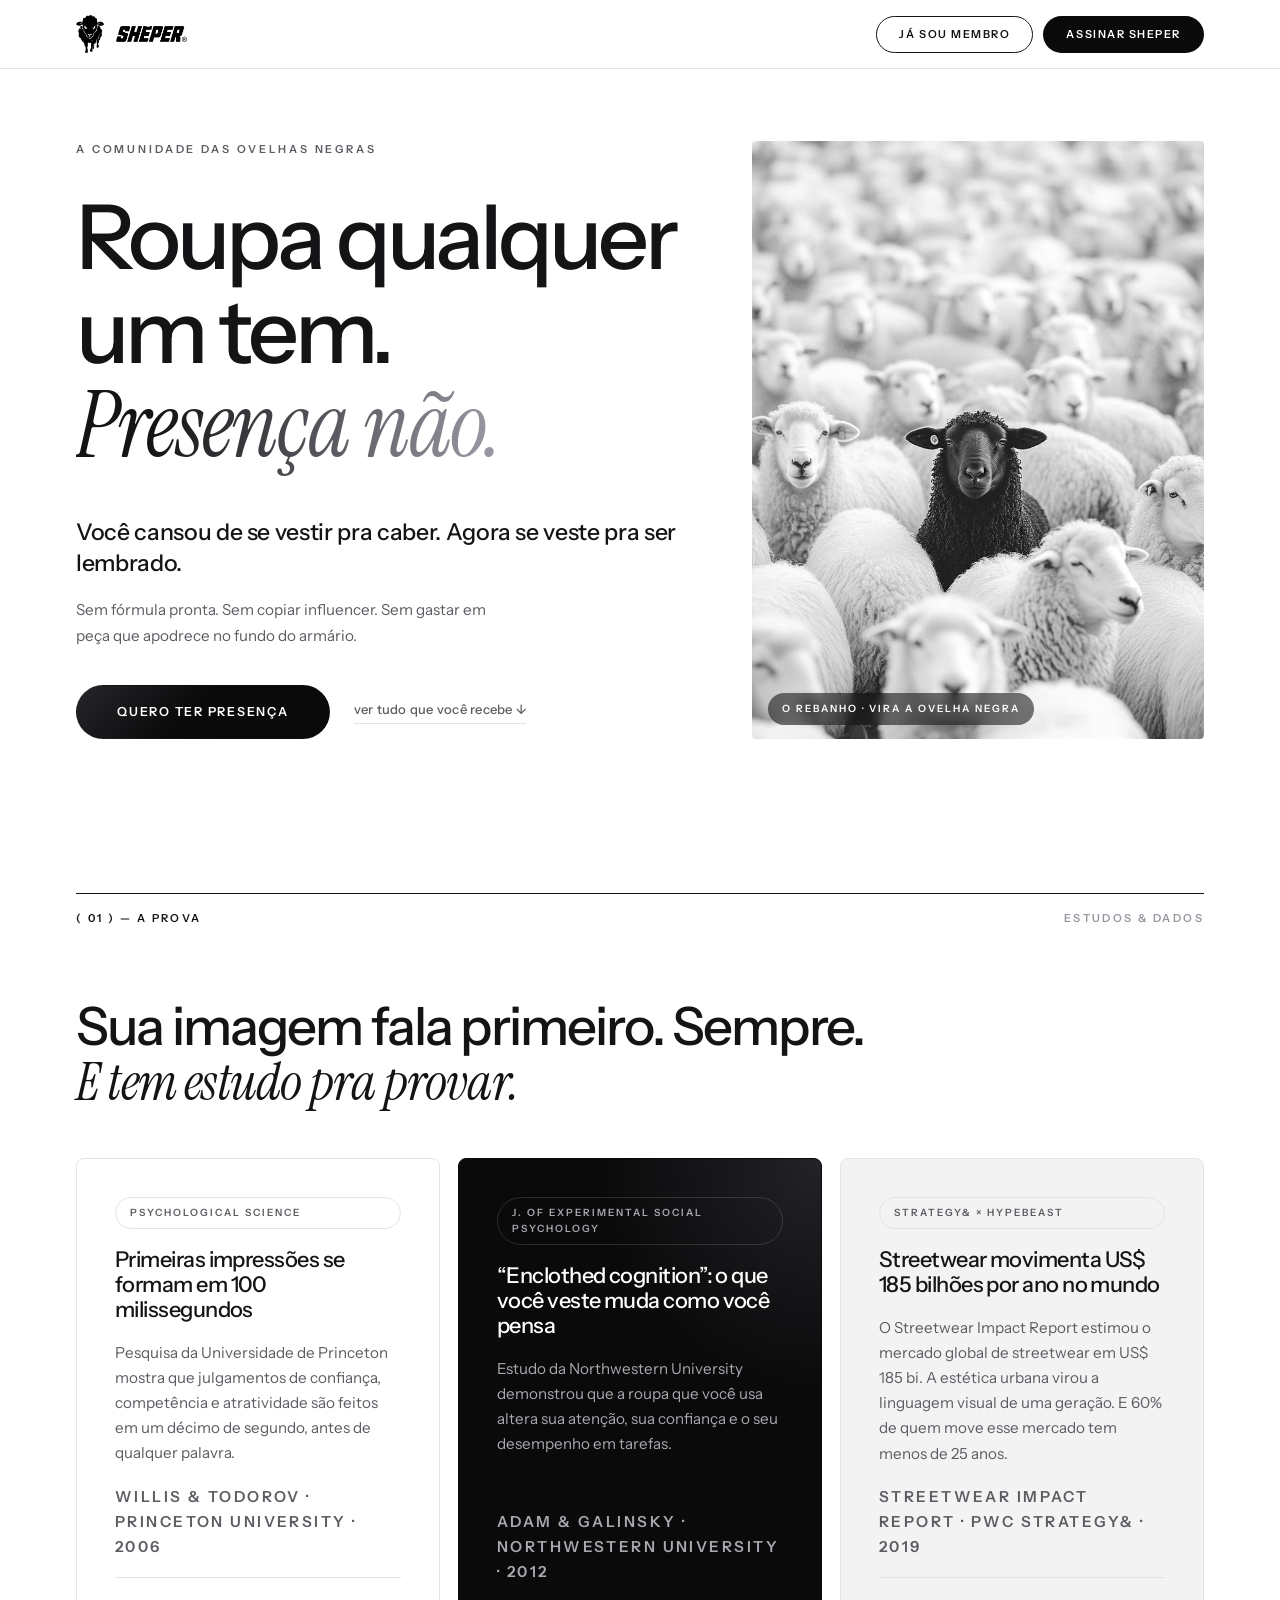
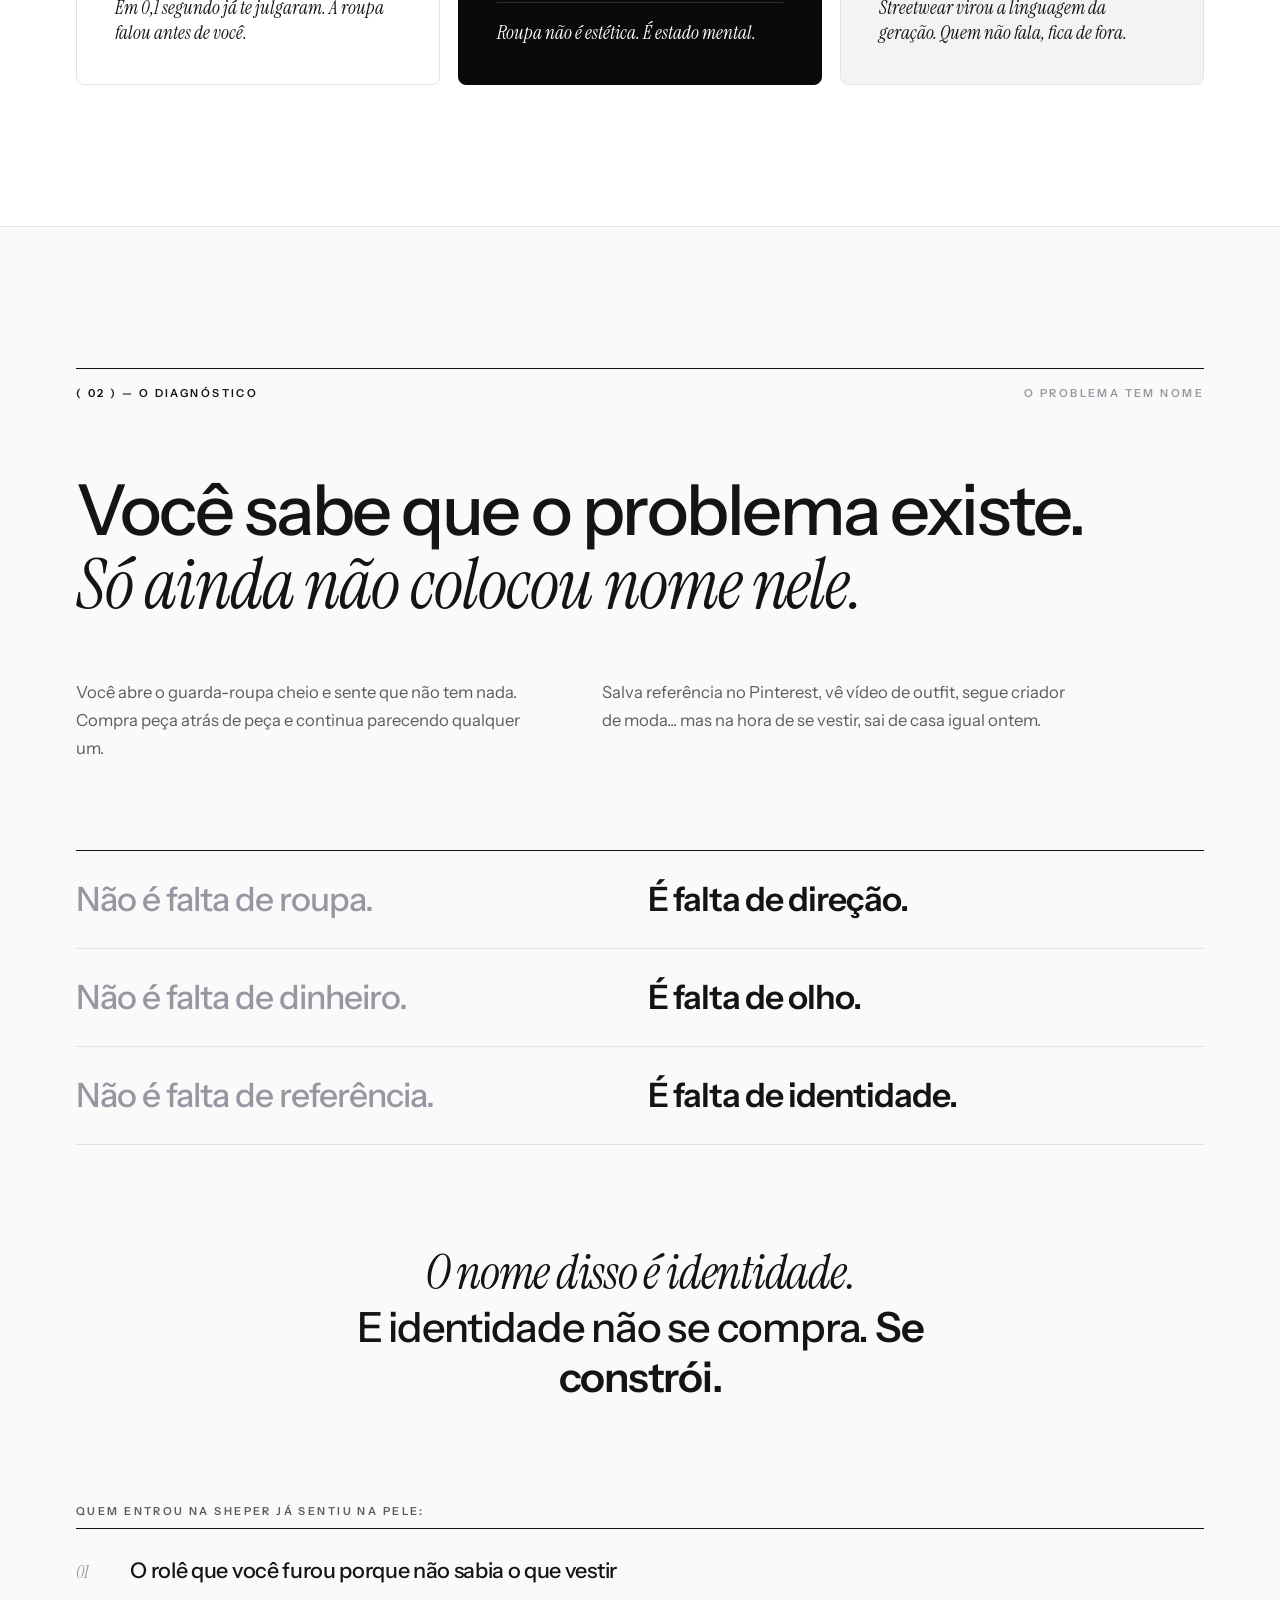
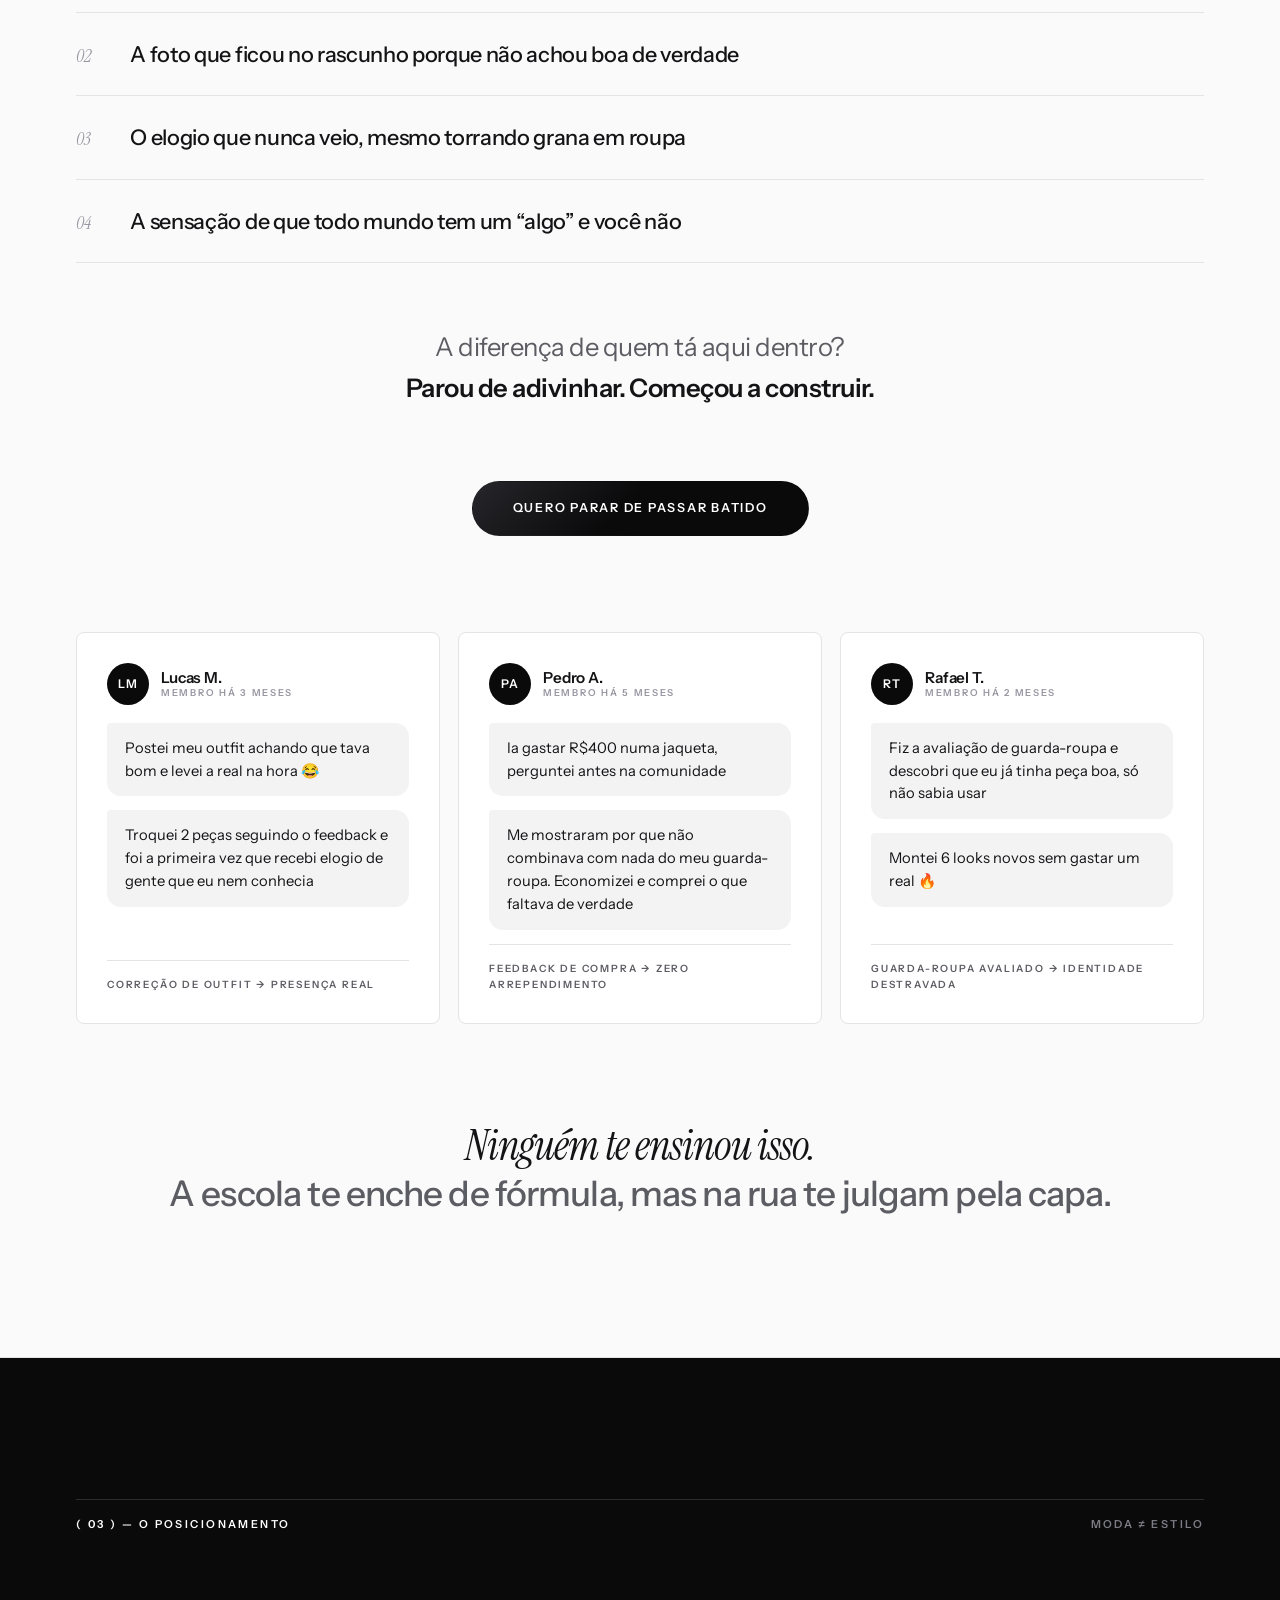
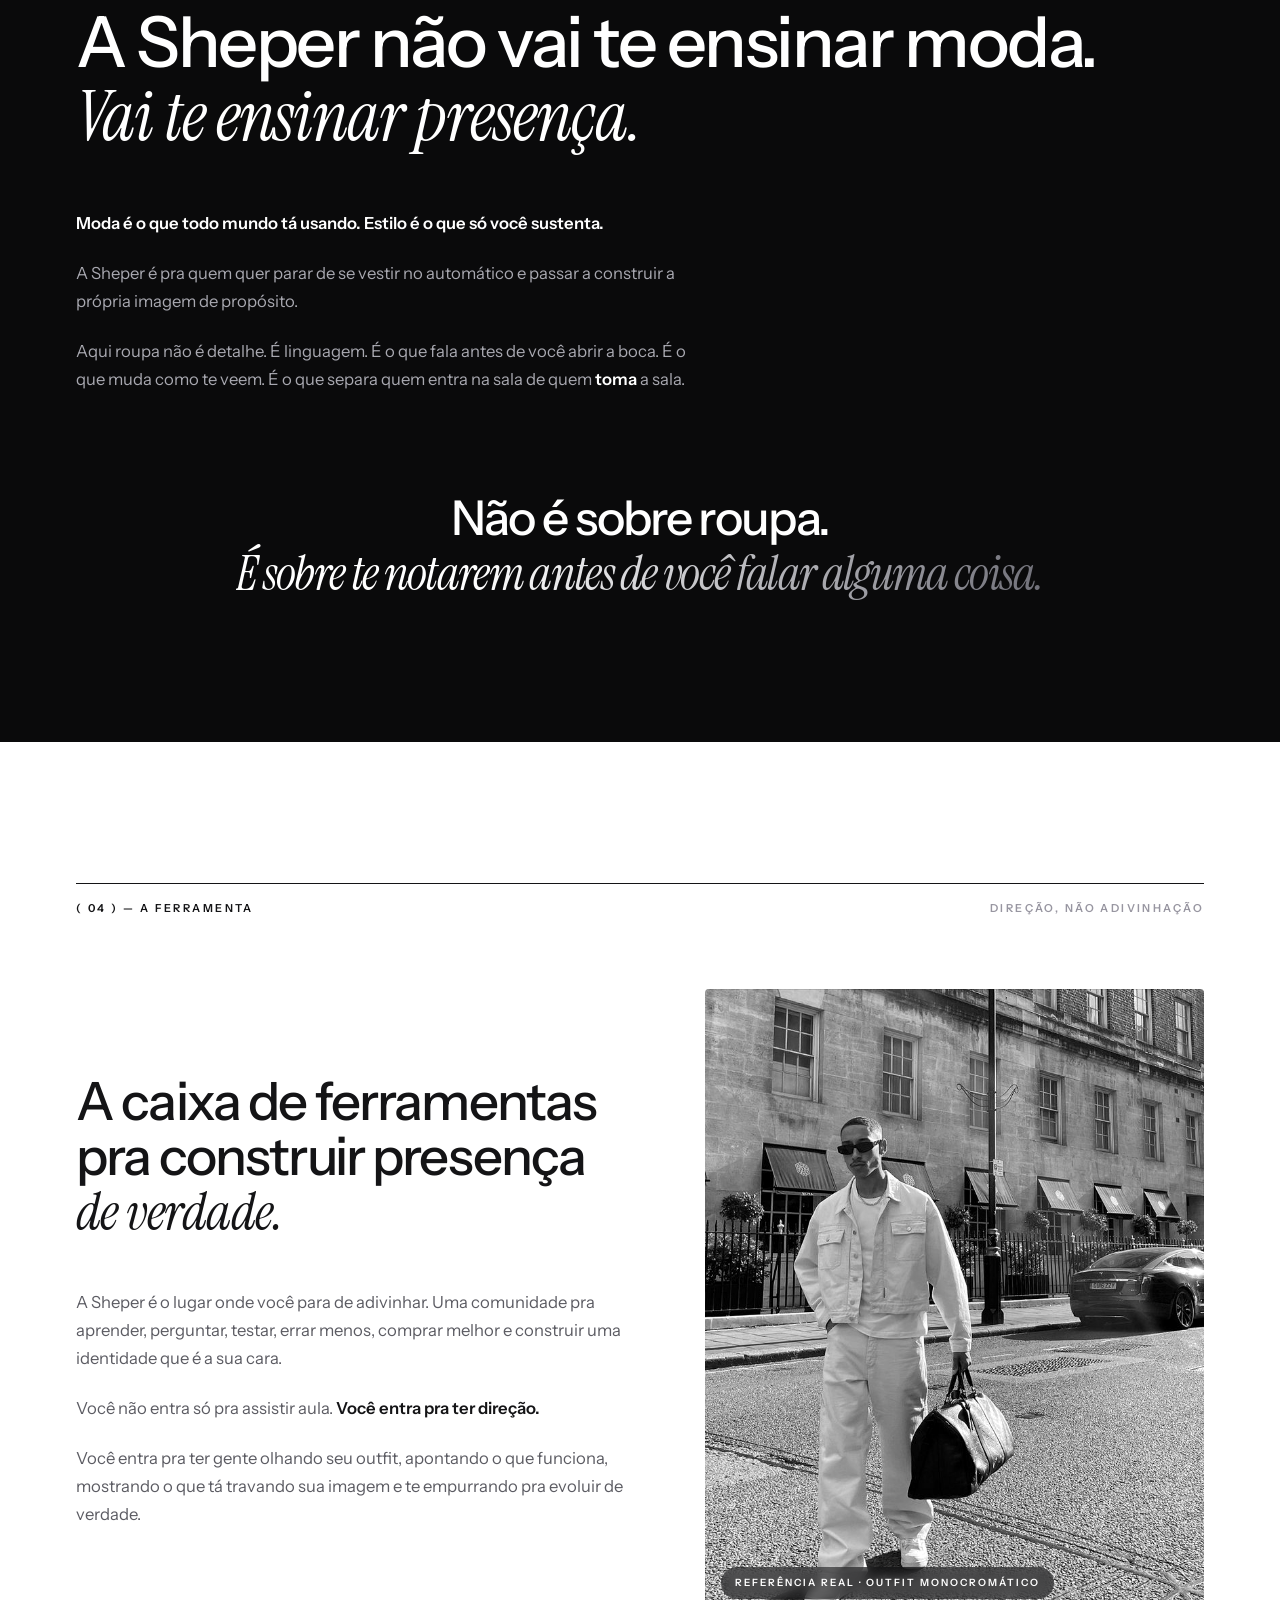
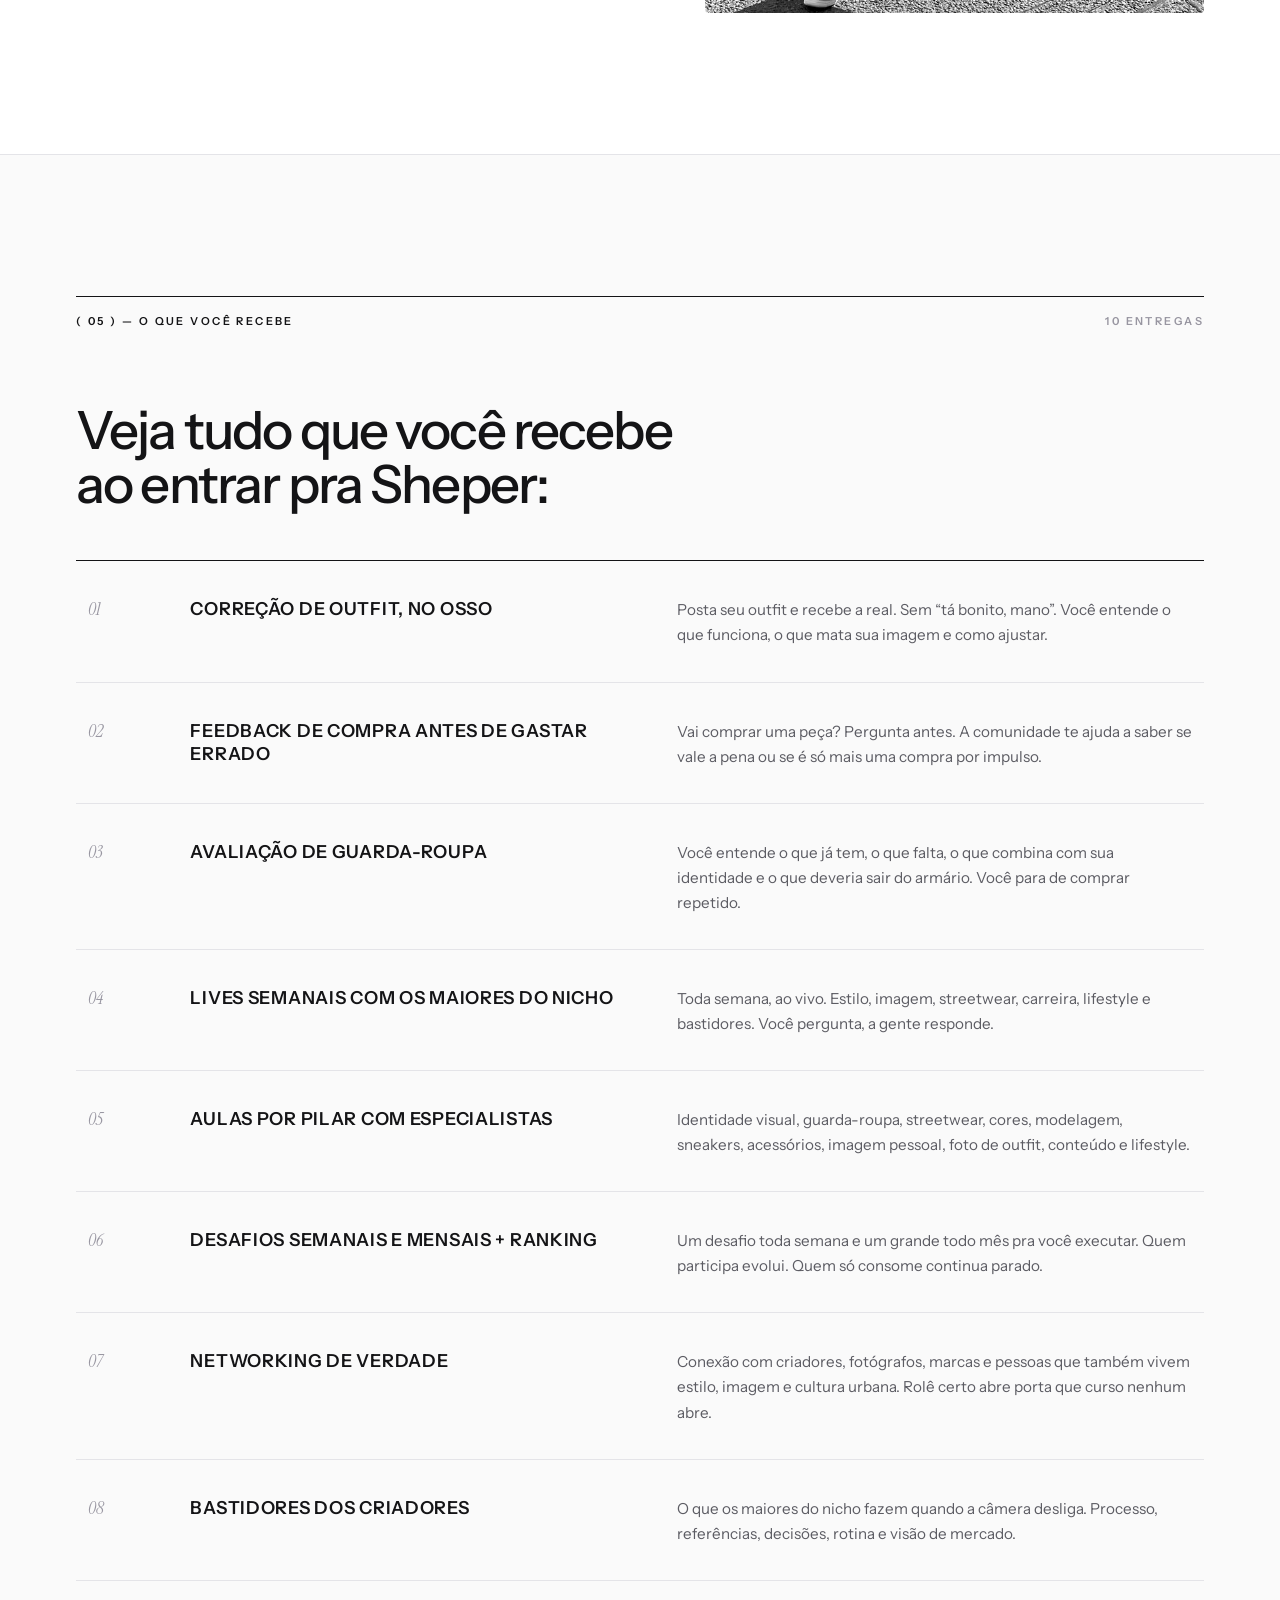
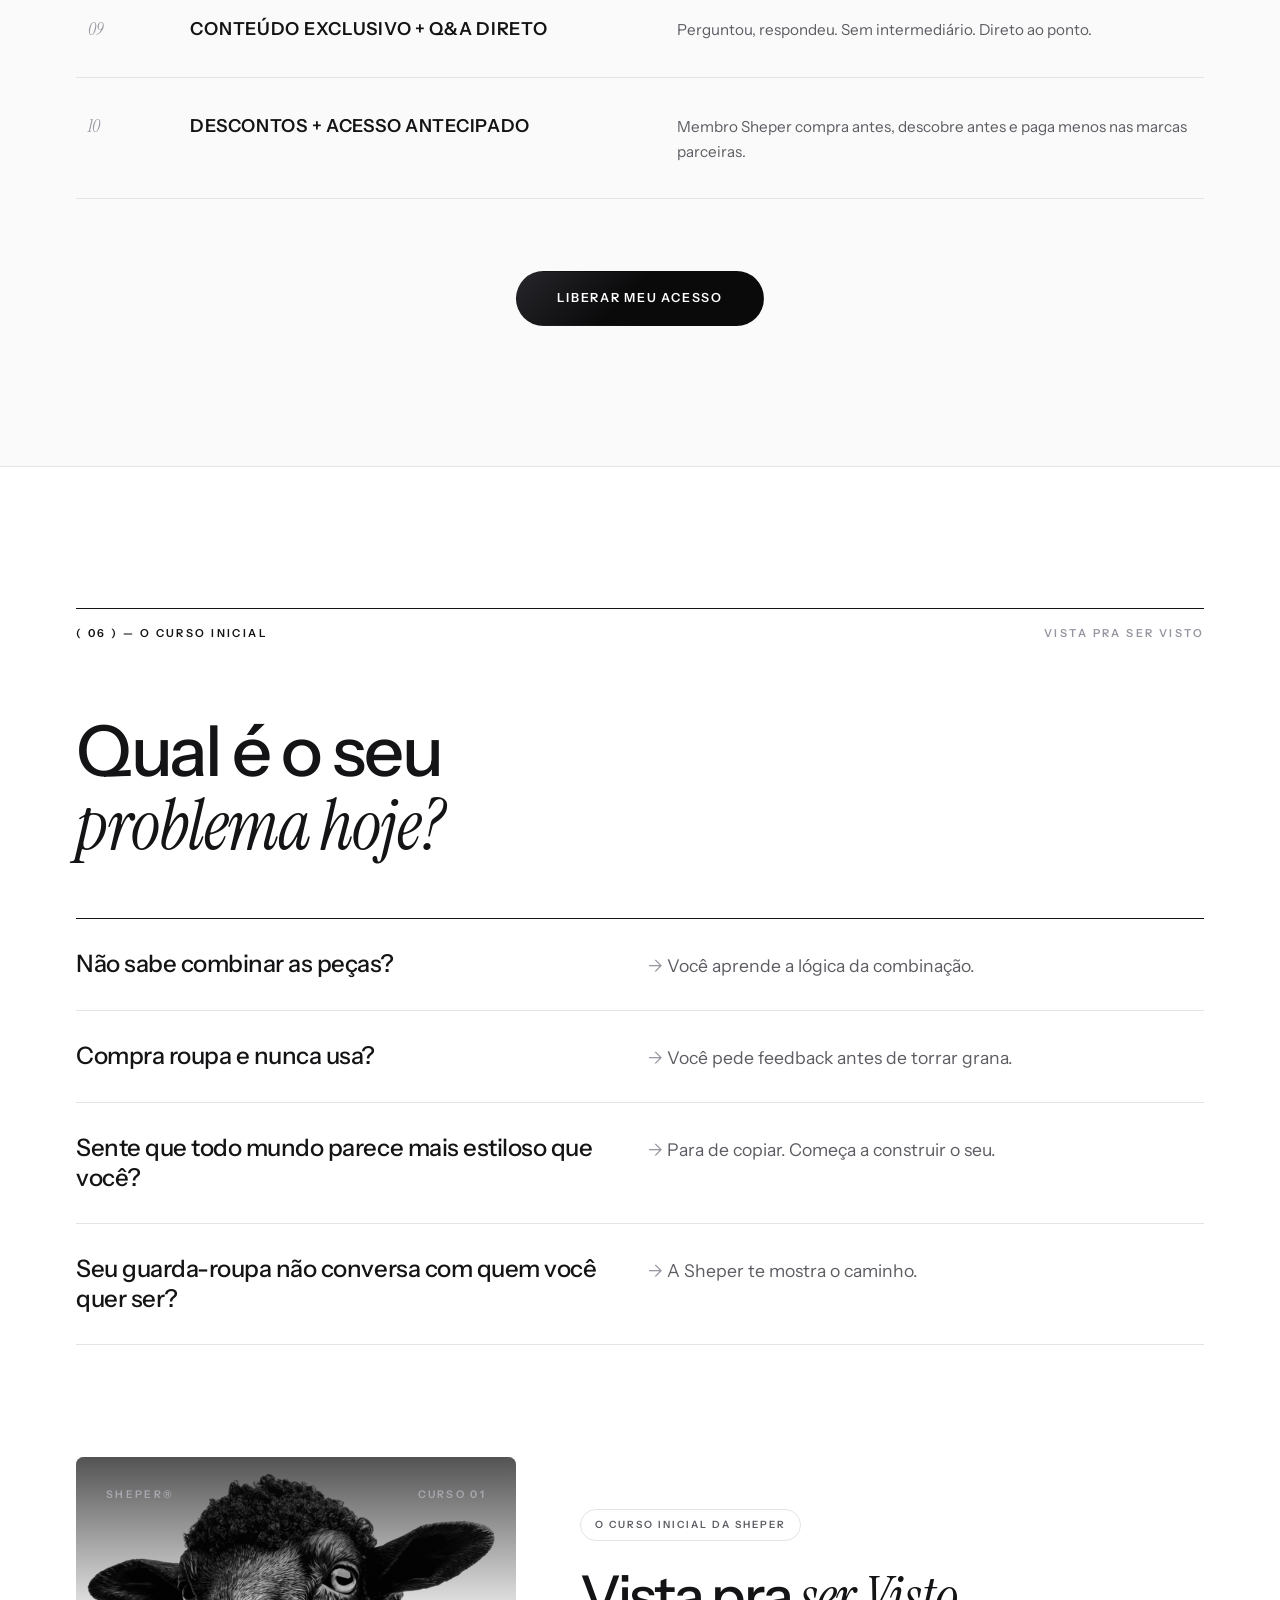
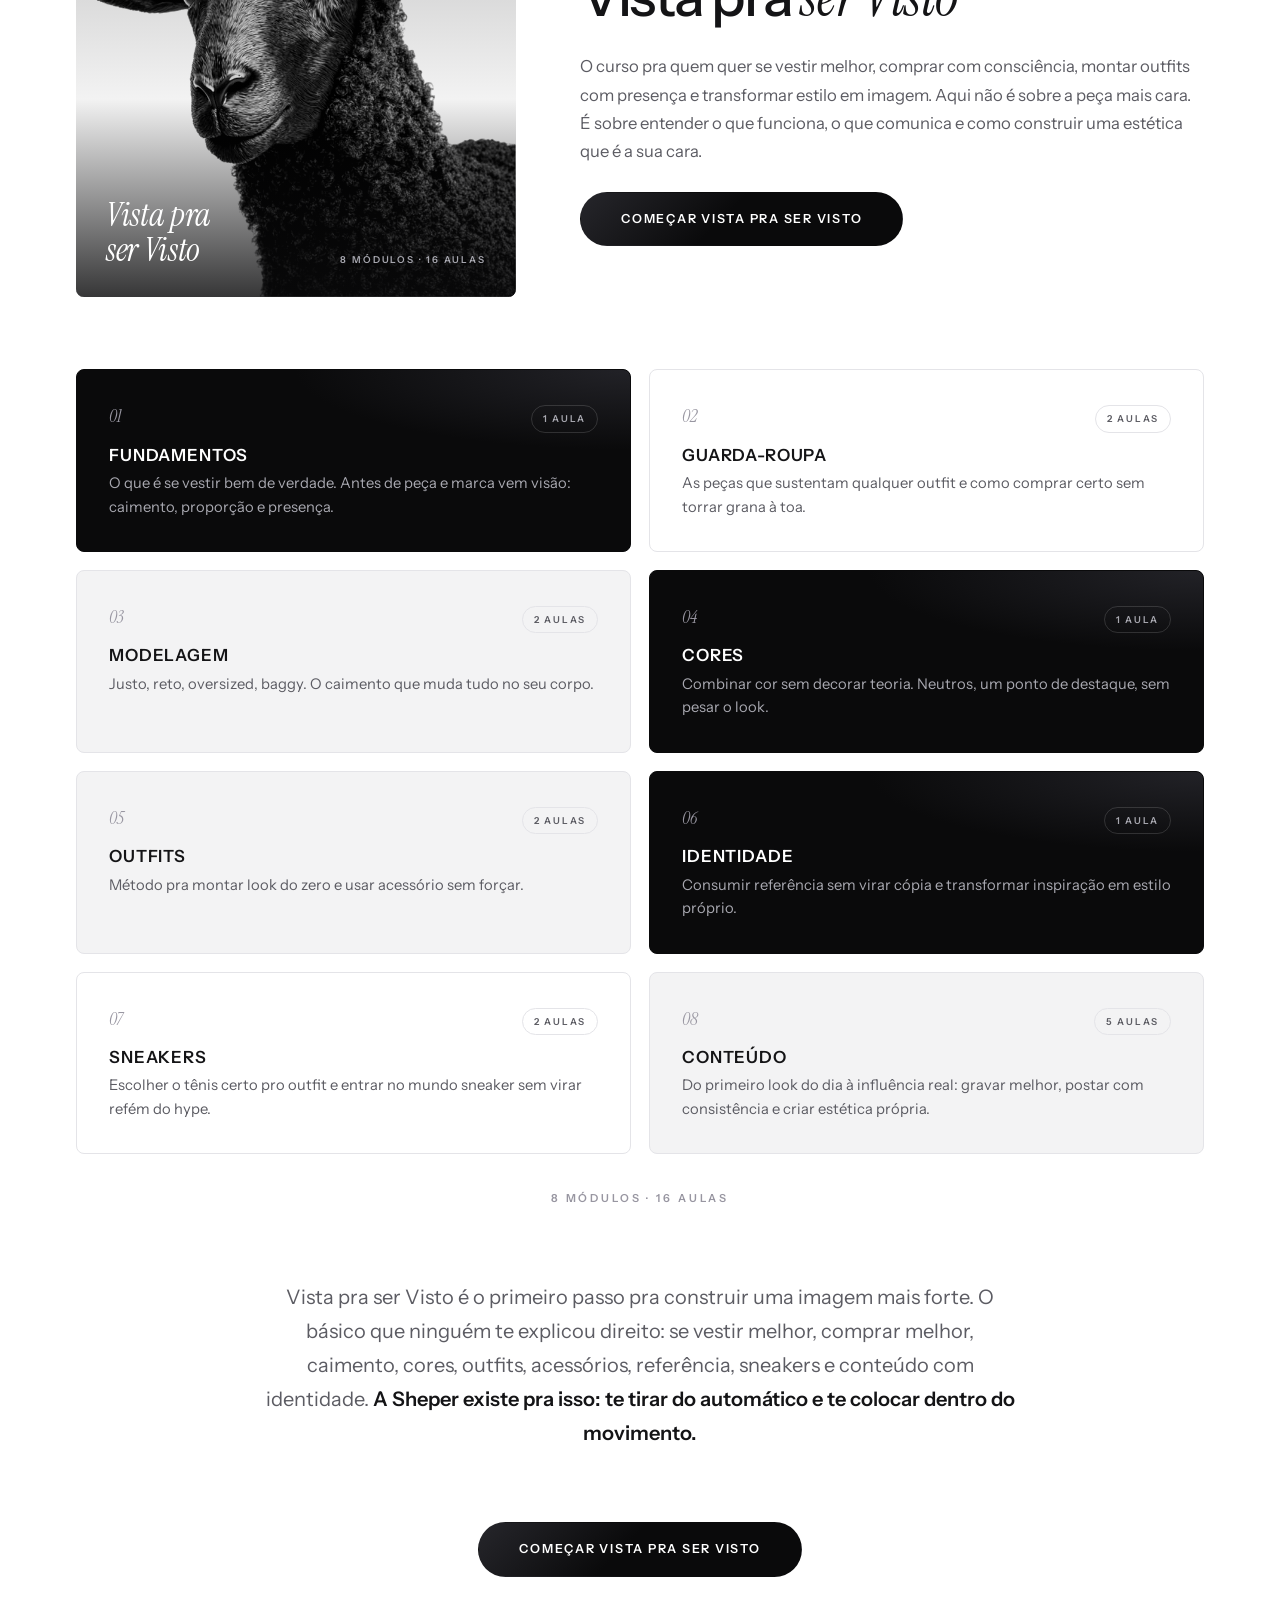
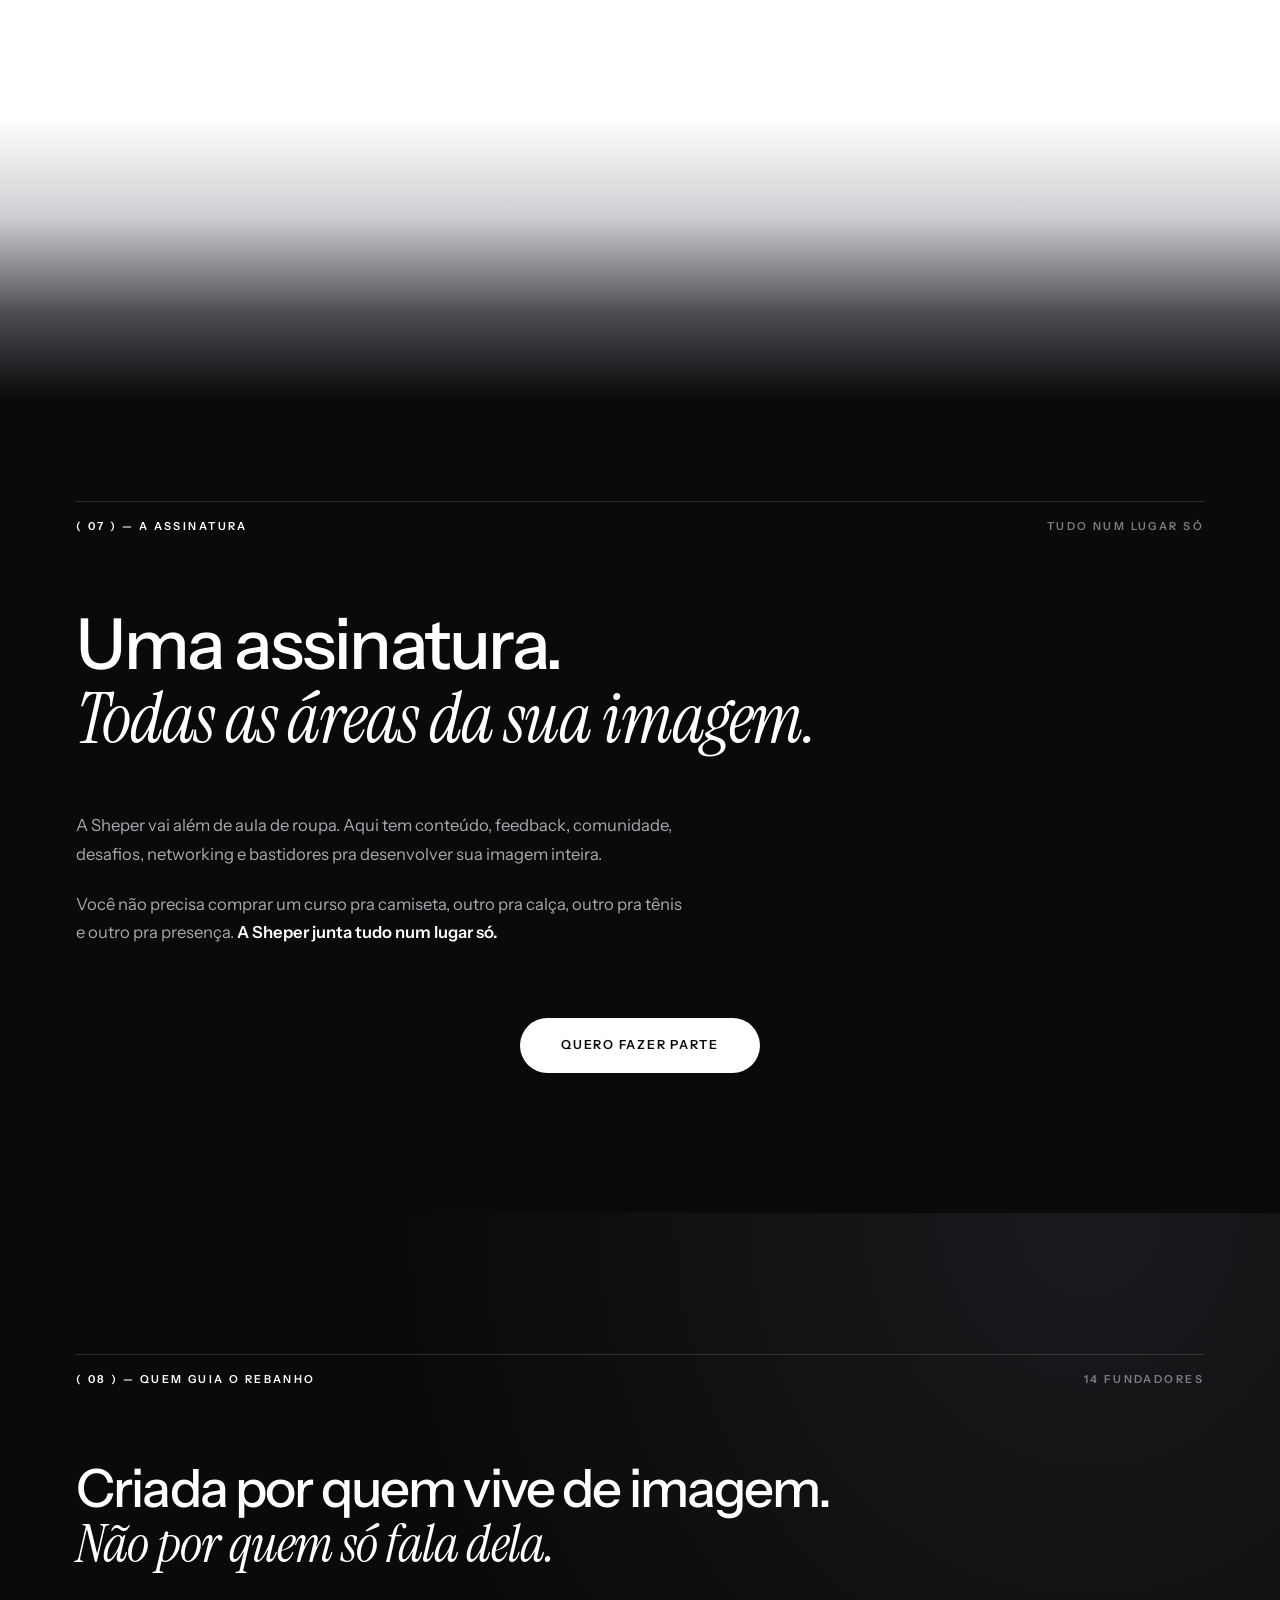
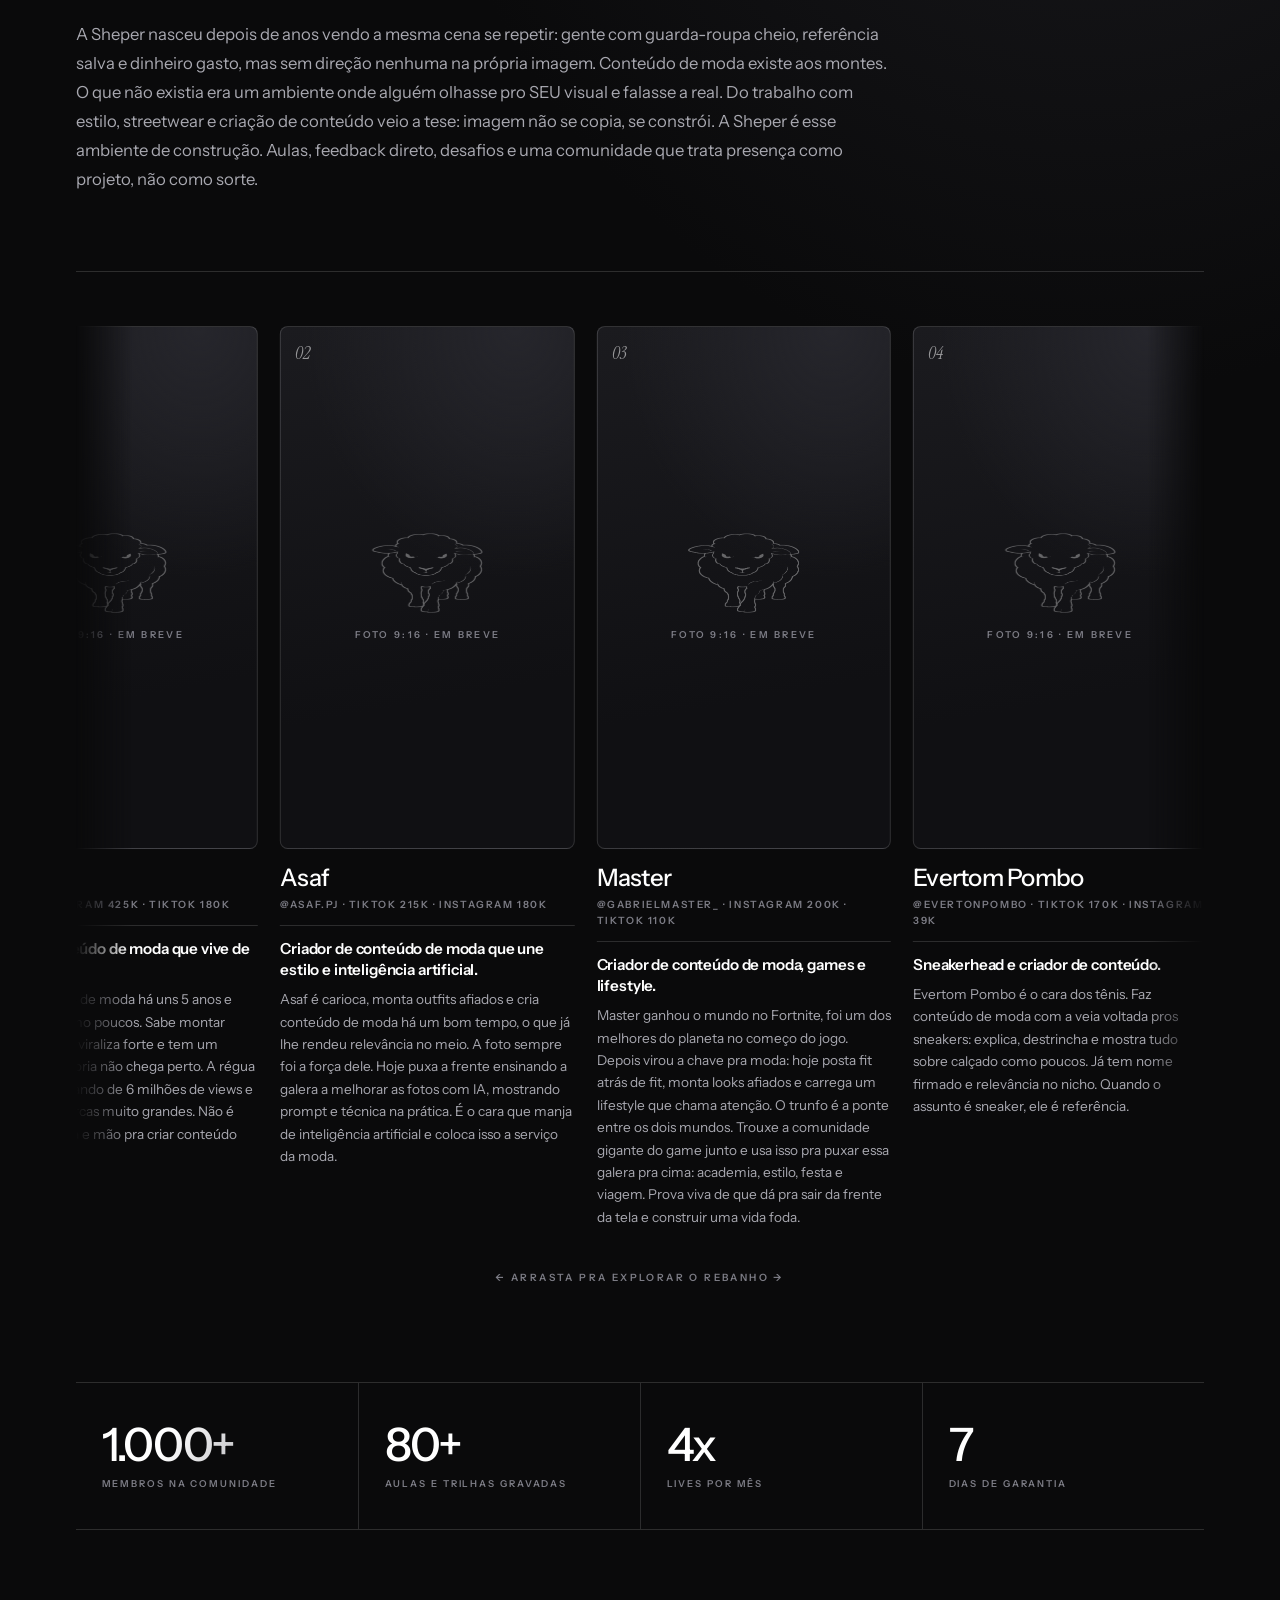
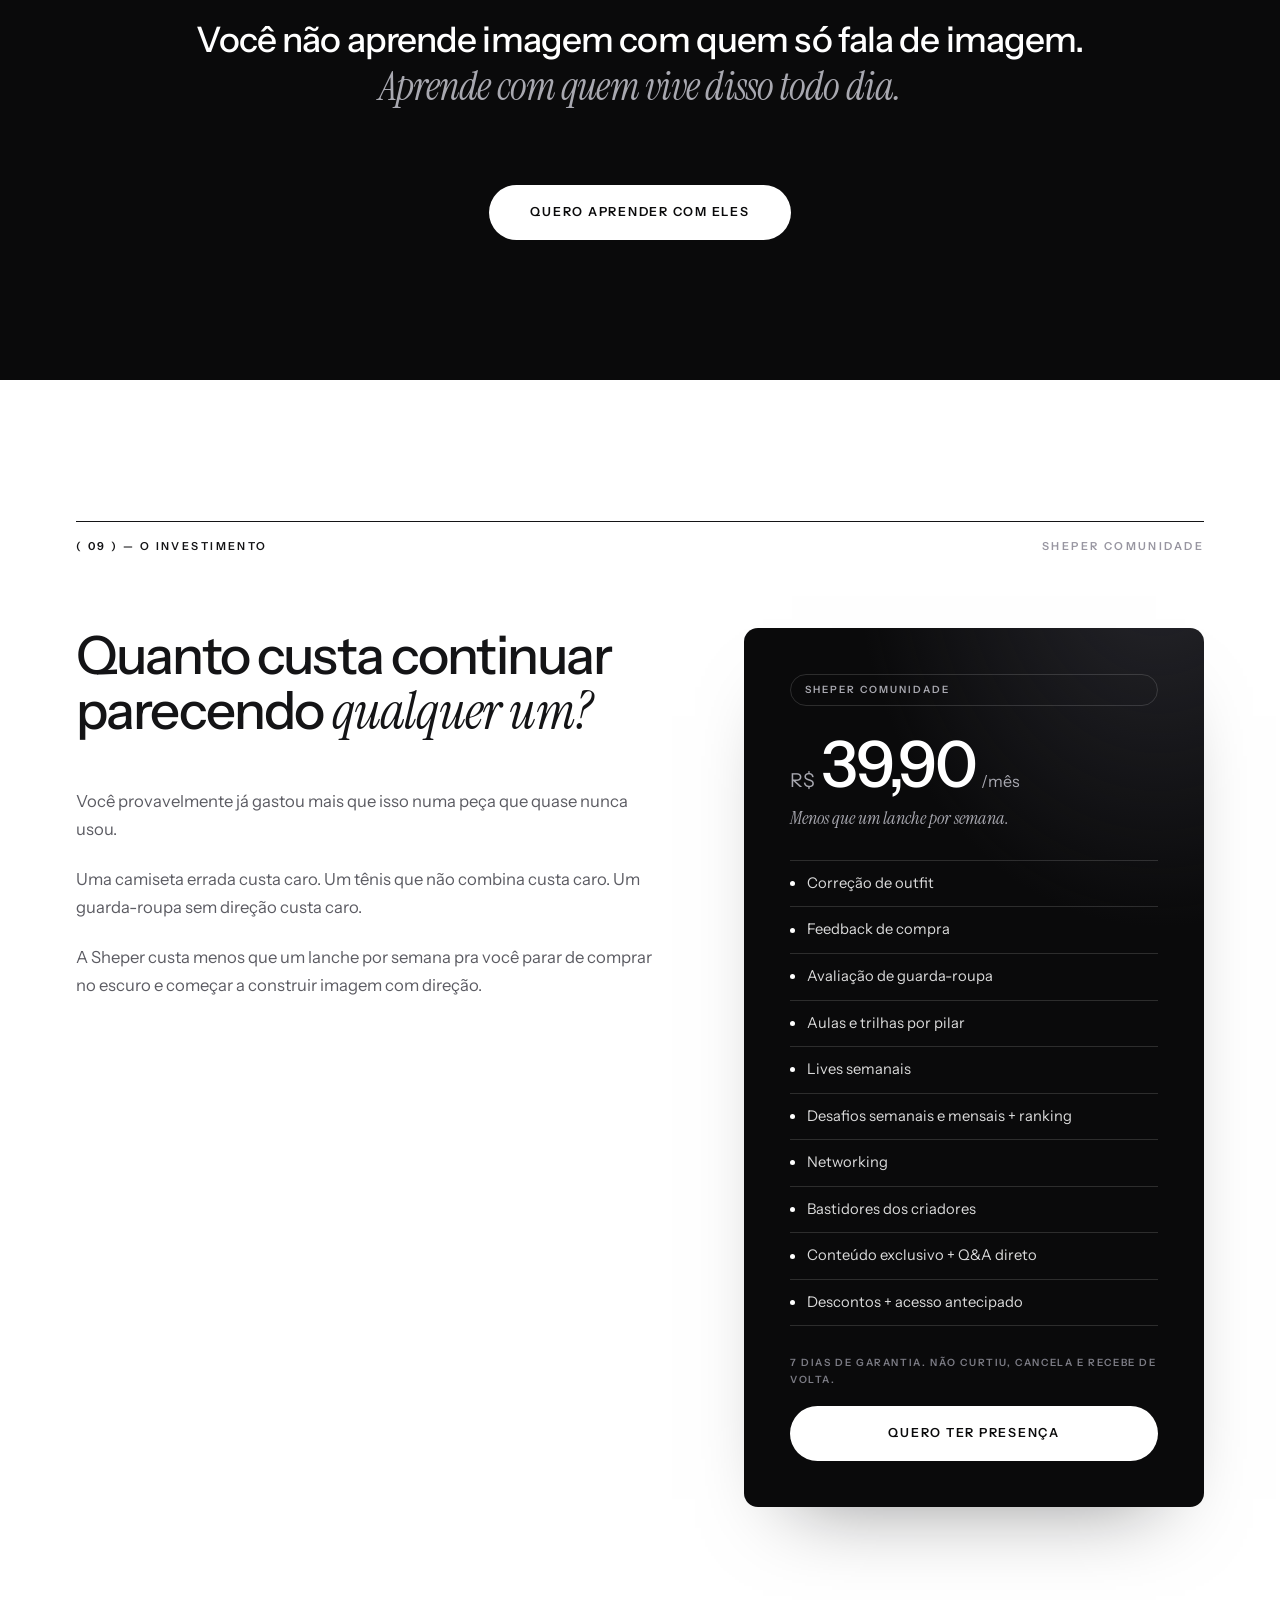
==== commit c73a359f: "Fundadores em esteira contínua com arraste; capa do curso com retrato da ovelha; ajustes no hero e r" ====
--- a/index.html
+++ b/index.html
@@ -467,22 +467,13 @@
           A Sheper nasceu depois de anos vendo a mesma cena se repetir: gente com guarda-roupa cheio, referência salva e dinheiro gasto, mas sem direção nenhuma na própria imagem. Conteúdo de moda existe aos montes. O que não existia era um ambiente onde alguém olhasse pro SEU visual e falasse a real. Do trabalho com estilo, streetwear e criação de conteúdo veio a tese: imagem não se copia, se constrói. A Sheper é esse ambiente de construção. Aulas, feedback direto, desafios e uma comunidade que trata presença como projeto, não como sorte.
         </p>
 
-        <div class="founders-carousel reveal" id="founders-carousel">
-          <div class="fc-viewport" id="fc-viewport">
-            <div class="fc-track" id="fc-track">
-              <!-- slides renderizados via js/main.js -->
+        <div class="founders-marquee reveal" id="founders-marquee">
+          <div class="fm-viewport" id="fm-viewport">
+            <div class="fm-track" id="fm-track">
+              <!-- cards renderizados via js/main.js -->
             </div>
           </div>
-          <div class="fc-controls">
-            <button class="fc-btn" id="fc-prev" type="button" aria-label="Fundador anterior">
-              <svg viewBox="0 0 24 24" aria-hidden="true"><path d="M15 5l-7 7 7 7" fill="none" stroke="currentColor" stroke-width="2" stroke-linecap="round" stroke-linejoin="round"/></svg>
-            </button>
-            <div class="fc-dots" id="fc-dots" role="tablist" aria-label="Fundadores"></div>
-            <span class="fc-counter" id="fc-counter">01 / 14</span>
-            <button class="fc-btn" id="fc-next" type="button" aria-label="Próximo fundador">
-              <svg viewBox="0 0 24 24" aria-hidden="true"><path d="M9 5l7 7-7 7" fill="none" stroke="currentColor" stroke-width="2" stroke-linecap="round" stroke-linejoin="round"/></svg>
-            </button>
-          </div>
+          <p class="fm-hint" aria-hidden="true">← ARRASTA PRA EXPLORAR O REBANHO →</p>
         </div>
 
         <div class="founders-stats reveal">
--- a/css/styles.css
+++ b/css/styles.css
@@ -1169,32 +1169,48 @@
   margin-bottom: clamp(48px, 6vw, 80px);
 }
 
-.founders-carousel {
+.founders-marquee {
   border-top: 1px solid var(--line-dark);
   padding-top: clamp(32px, 4vw, 48px);
 }
 
-.fc-viewport {
+.fm-viewport {
   overflow: hidden;
-}
-
-.fc-track {
-  display: flex;
-  transition: transform 0.55s cubic-bezier(0.33, 1, 0.4, 1);
+  cursor: grab;
+  touch-action: pan-y;
+  /* respiro pro card levantar no hover sem cortar */
+  padding-block: 6px;
+  /* fade nas bordas da esteira */
+  -webkit-mask-image: linear-gradient(90deg, transparent 0%, #000 5%, #000 95%, transparent 100%);
+  mask-image: linear-gradient(90deg, transparent 0%, #000 5%, #000 95%, transparent 100%);
+}
+
+.fm-viewport.dragging {
+  cursor: grabbing;
+}
+
+.fm-track {
+  display: flex;
+  gap: clamp(14px, 1.8vw, 22px);
+  width: max-content;
   will-change: transform;
 }
 
-.fc-slide {
-  flex: 0 0 100%;
-  min-width: 100%;
-  display: grid;
-  grid-template-columns: minmax(250px, 380px) 1fr;
-  gap: clamp(28px, 4.5vw, 72px);
-  align-items: center;
-  padding-inline: 2px;
-}
-
-.fc-photo {
+.fm-card {
+  width: clamp(250px, 23vw, 310px);
+  flex-shrink: 0;
+  display: flex;
+  flex-direction: column;
+  user-select: none;
+  -webkit-user-select: none;
+  transition: transform 0.35s ease;
+}
+
+.fm-card:hover {
+  transform: translateY(-4px);
+}
+
+.fm-photo {
   position: relative;
   aspect-ratio: 9 / 16;
   overflow: hidden;
@@ -1203,9 +1219,10 @@
     radial-gradient(120% 80% at 80% 0%, #26262c 0%, transparent 60%),
     linear-gradient(170deg, #1b1b1f 0%, #101013 70%);
   border: 1px solid var(--line-dark);
-}
-
-.fc-photo > img {
+  margin-bottom: 16px;
+}
+
+.fm-photo > img {
   position: absolute;
   inset: 0;
   width: 100%;
@@ -1214,7 +1231,7 @@
   filter: grayscale(1) contrast(1.06);
 }
 
-.fc-placeholder {
+.fm-placeholder {
   position: absolute;
   inset: 0;
   display: flex;
@@ -1224,136 +1241,73 @@
   gap: 14px;
 }
 
-.fc-placeholder img {
-  width: 34%;
+.fm-placeholder img {
+  width: 38%;
   height: auto;
   opacity: 0.35;
   filter: grayscale(1);
 }
 
-.fc-placeholder span {
+.fm-placeholder span {
   font-size: 9.5px;
   font-weight: 600;
   letter-spacing: 0.24em;
   color: var(--gray-dark);
 }
 
-.fc-photo-index {
+.fm-index {
   position: absolute;
-  top: 14px;
-  left: 16px;
+  top: 12px;
+  left: 14px;
   z-index: 2;
   font-family: var(--font-serif);
   font-style: italic;
-  font-size: 1.2rem;
+  font-size: 1.1rem;
   color: rgba(255, 255, 255, 0.55);
 }
 
-.fc-info {
-  display: flex;
-  flex-direction: column;
-  align-items: flex-start;
-  gap: 14px;
-}
-
-.fc-name {
-  font-size: clamp(2rem, 4.4vw, 3.4rem);
+.fm-name {
+  font-size: 1.5rem;
   font-weight: 500;
-  letter-spacing: -0.04em;
-  line-height: 1;
-  color: var(--white);
-}
-
-.fc-handle {
-  font-size: 11px;
-  font-weight: 600;
-  letter-spacing: 0.2em;
+  letter-spacing: -0.03em;
+  line-height: 1.05;
+  color: var(--white);
+  margin-bottom: 6px;
+}
+
+.fm-handle {
+  font-size: 10px;
+  font-weight: 600;
+  letter-spacing: 0.16em;
   text-transform: uppercase;
   color: var(--gray-dark);
-}
-
-.fc-cred {
-  font-size: clamp(1.02rem, 1.4vw, 1.15rem);
+  margin-bottom: 12px;
+}
+
+.fm-cred {
+  font-size: 0.95rem;
   font-weight: 600;
   letter-spacing: -0.01em;
+  line-height: 1.4;
   color: var(--white);
   border-top: 1px solid var(--line-dark);
-  padding-top: 14px;
-}
-
-.fc-bio {
-  font-size: 0.96rem;
-  line-height: 1.7;
+  padding-top: 12px;
+  margin-bottom: 8px;
+}
+
+.fm-bio {
+  font-size: 0.85rem;
+  line-height: 1.65;
   color: var(--mid-dark);
-  max-width: 56ch;
-}
-
-.fc-controls {
-  display: flex;
-  align-items: center;
-  gap: clamp(16px, 3vw, 28px);
-  margin-top: clamp(28px, 4vw, 44px);
-  border-top: 1px solid var(--line-dark);
-  padding-top: clamp(20px, 3vw, 30px);
-}
-
-.fc-btn {
-  display: inline-flex;
-  align-items: center;
-  justify-content: center;
-  width: 48px;
-  height: 48px;
-  border-radius: 50%;
-  border: 1px solid rgba(255, 255, 255, 0.28);
-  background: transparent;
-  color: var(--white);
-  cursor: pointer;
-  flex-shrink: 0;
-  transition: background 0.25s ease, color 0.25s ease, border-color 0.25s ease;
-}
-
-.fc-btn:hover {
-  background: var(--white);
-  color: var(--black);
-  border-color: var(--white);
-}
-
-.fc-btn svg {
-  width: 20px;
-  height: 20px;
-}
-
-.fc-dots {
-  display: flex;
-  flex-wrap: wrap;
-  gap: 8px;
-  flex: 1;
-  justify-content: center;
-}
-
-.fc-dot {
-  width: 6px;
-  height: 6px;
-  border-radius: 50%;
-  border: none;
-  padding: 0;
-  background: rgba(255, 255, 255, 0.22);
-  cursor: pointer;
-  transition: background 0.25s ease, transform 0.25s ease;
-}
-
-.fc-dot.active {
-  background: var(--white);
-  transform: scale(1.35);
-}
-
-.fc-counter {
-  font-family: var(--font-serif);
-  font-style: italic;
-  font-size: 1rem;
+}
+
+.fm-hint {
+  margin-top: clamp(24px, 3vw, 36px);
+  text-align: center;
+  font-size: 10px;
+  font-weight: 600;
+  letter-spacing: 0.24em;
   color: var(--gray-dark);
-  min-width: 64px;
-  text-align: right;
 }
 
 /* barra de números */
@@ -1800,17 +1754,6 @@
     max-width: 480px;
   }
 
-  .fc-slide {
-    grid-template-columns: 1fr;
-    gap: 24px;
-  }
-
-  .fc-photo {
-    max-width: 340px;
-    width: 100%;
-    margin-inline: auto;
-  }
-
   .founders-stats {
     grid-template-columns: 1fr 1fr;
   }
@@ -1848,17 +1791,8 @@
     grid-template-columns: 1fr;
   }
 
-  .fc-dots {
-    display: none;
-  }
-
-  .fc-controls {
-    justify-content: space-between;
-  }
-
-  .fc-counter {
-    flex: 1;
-    text-align: center;
+  .fm-card {
+    width: min(72vw, 300px);
   }
 }
 
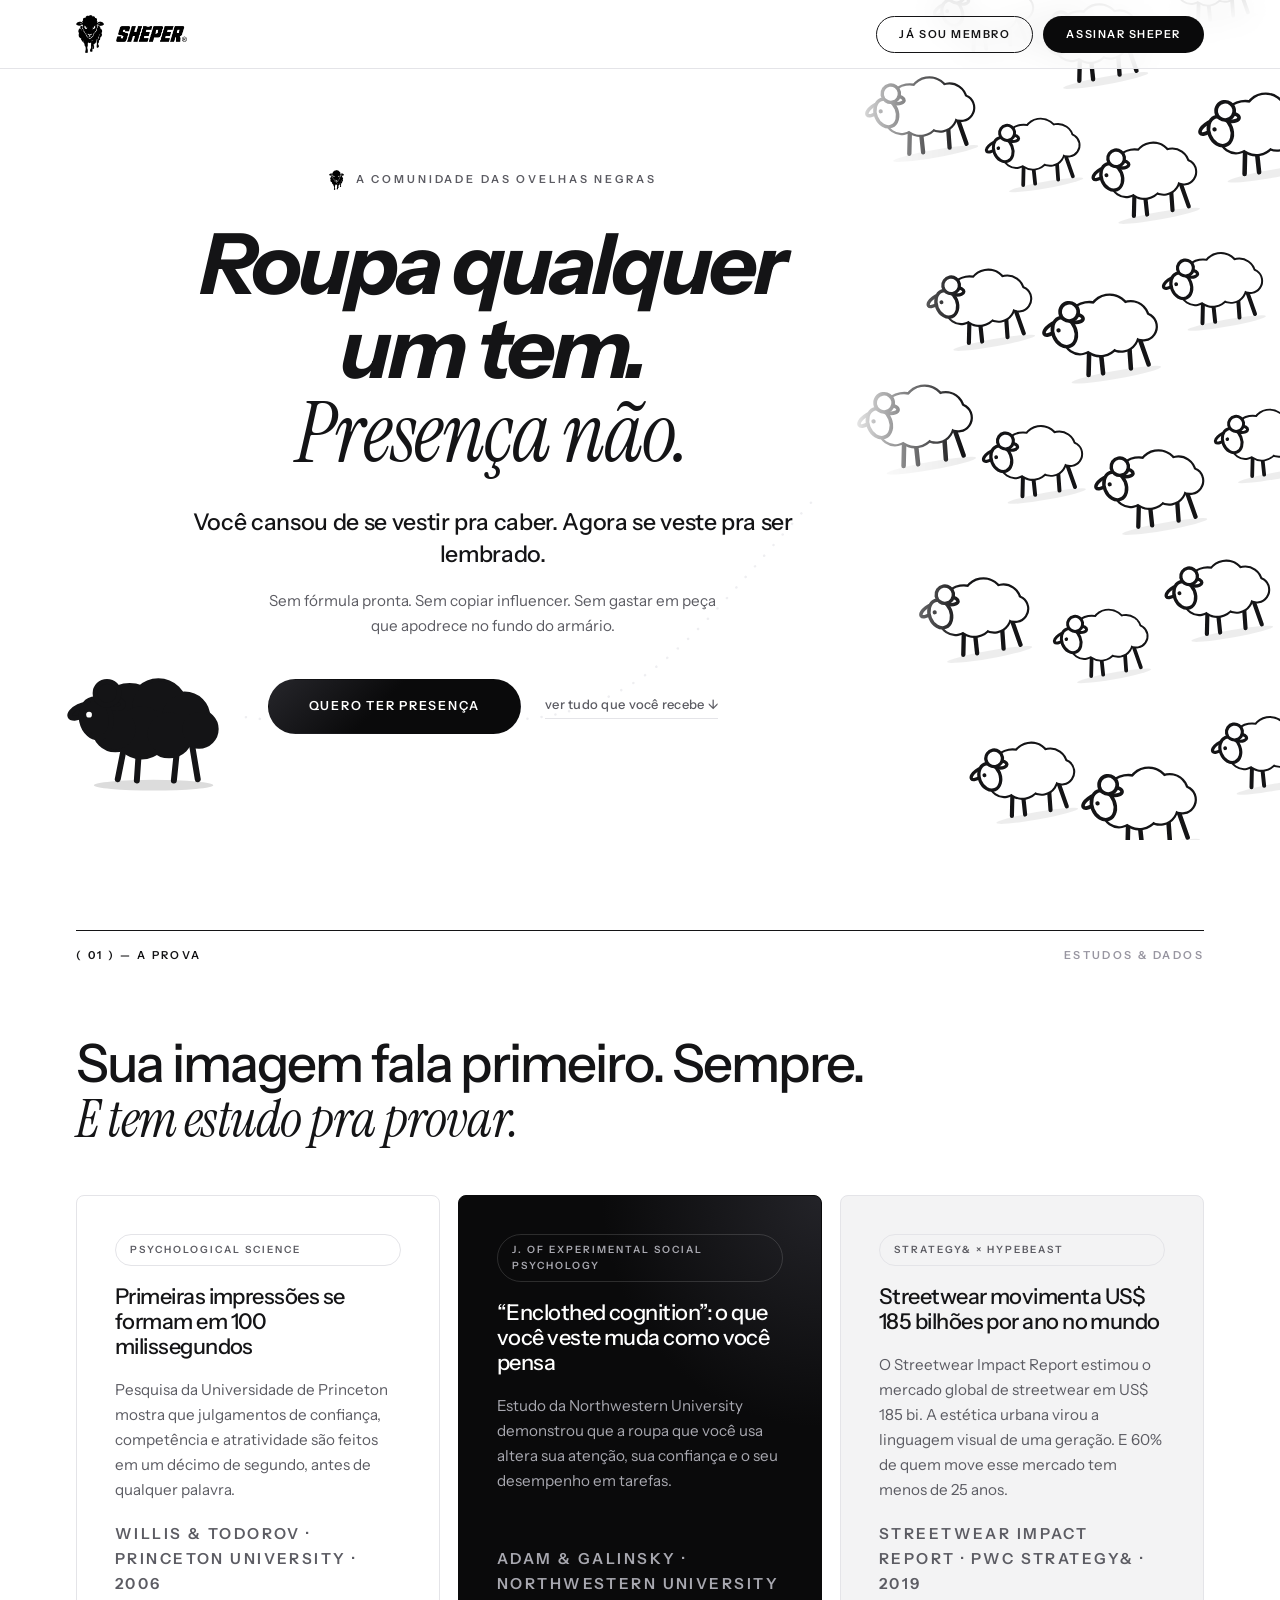
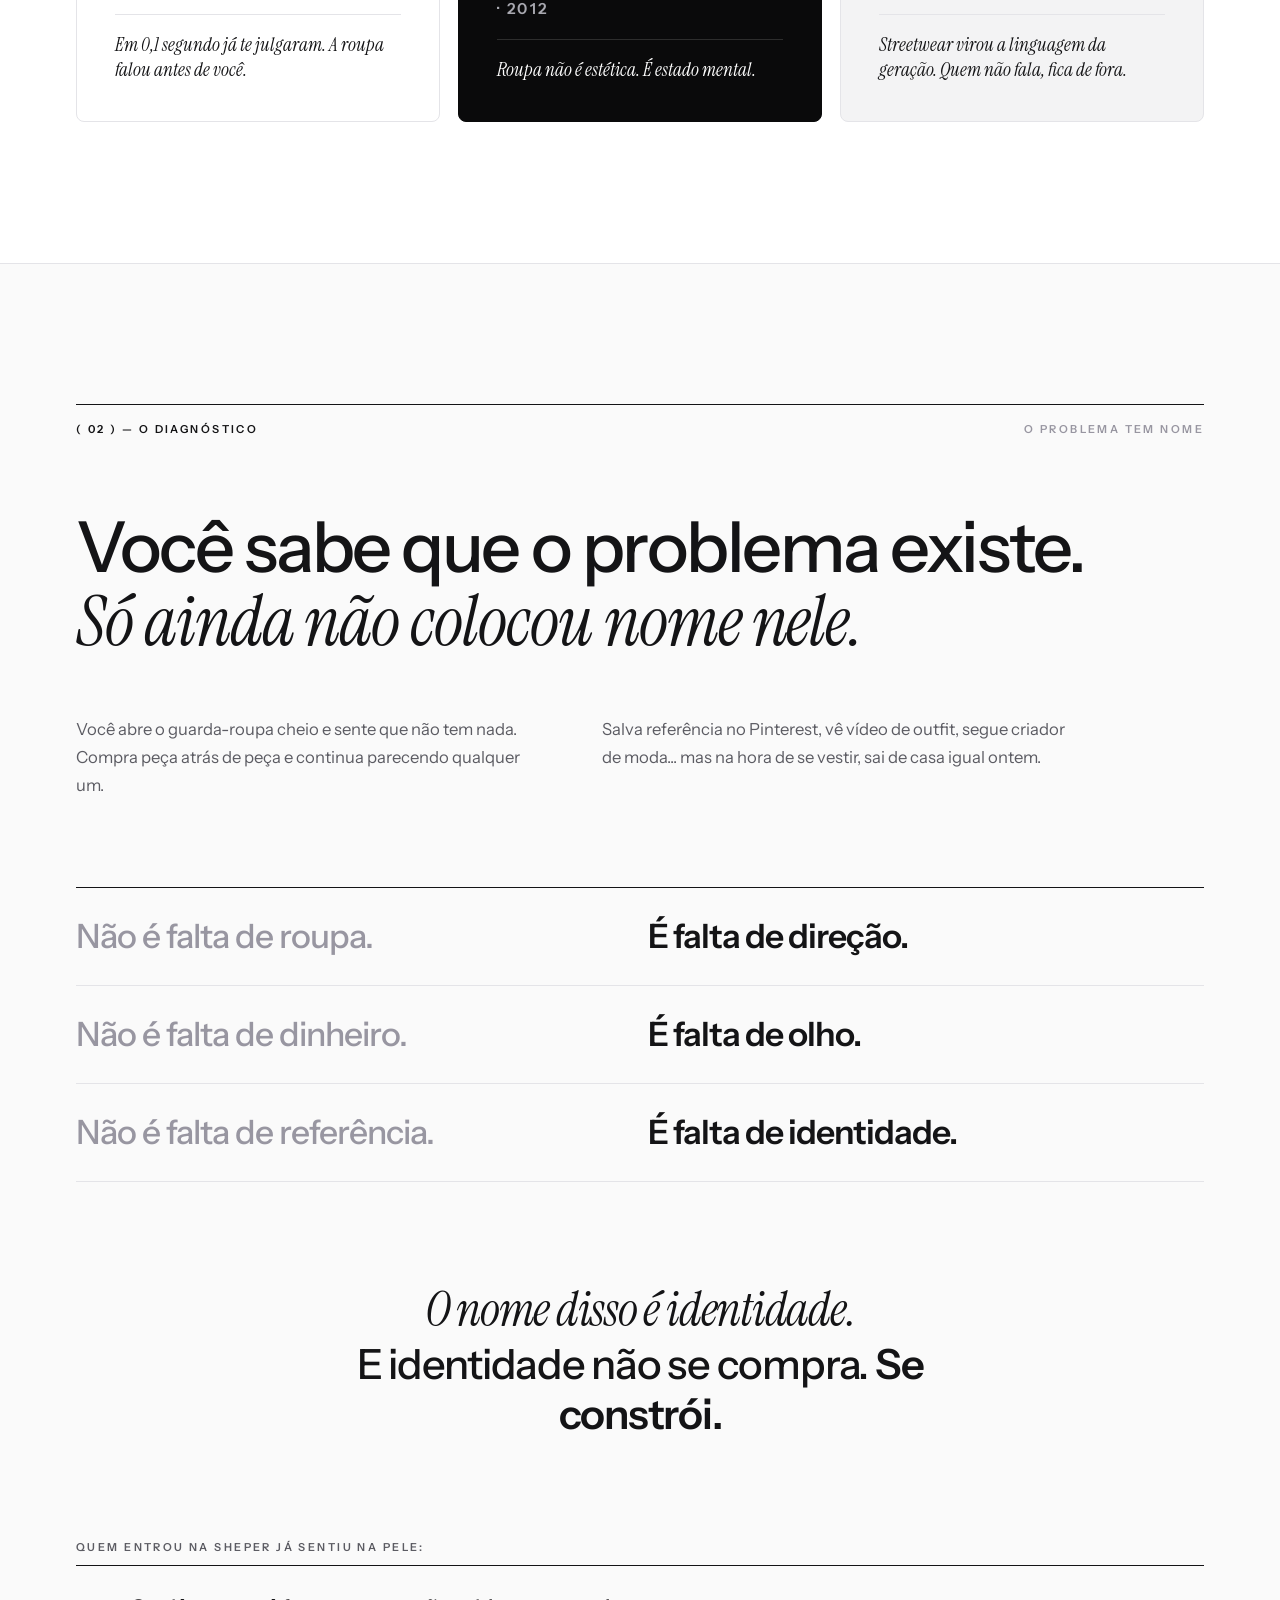
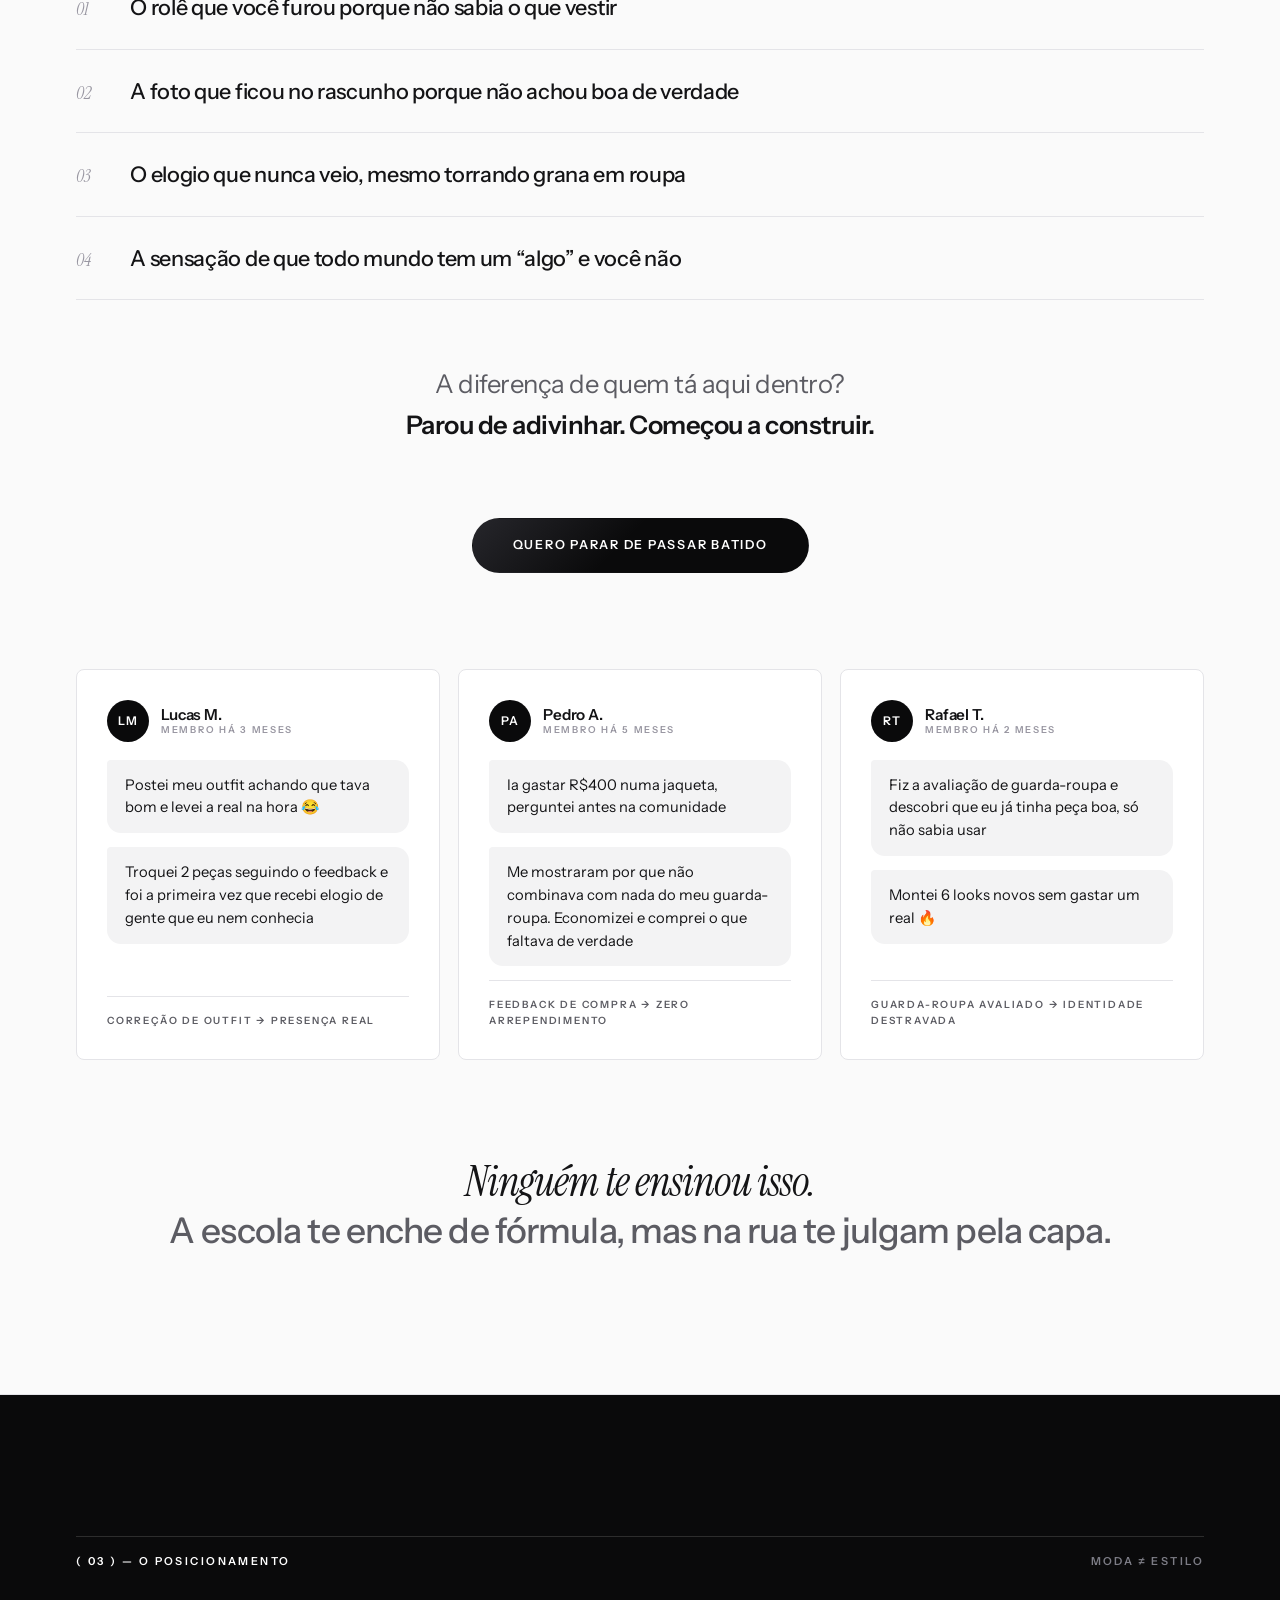
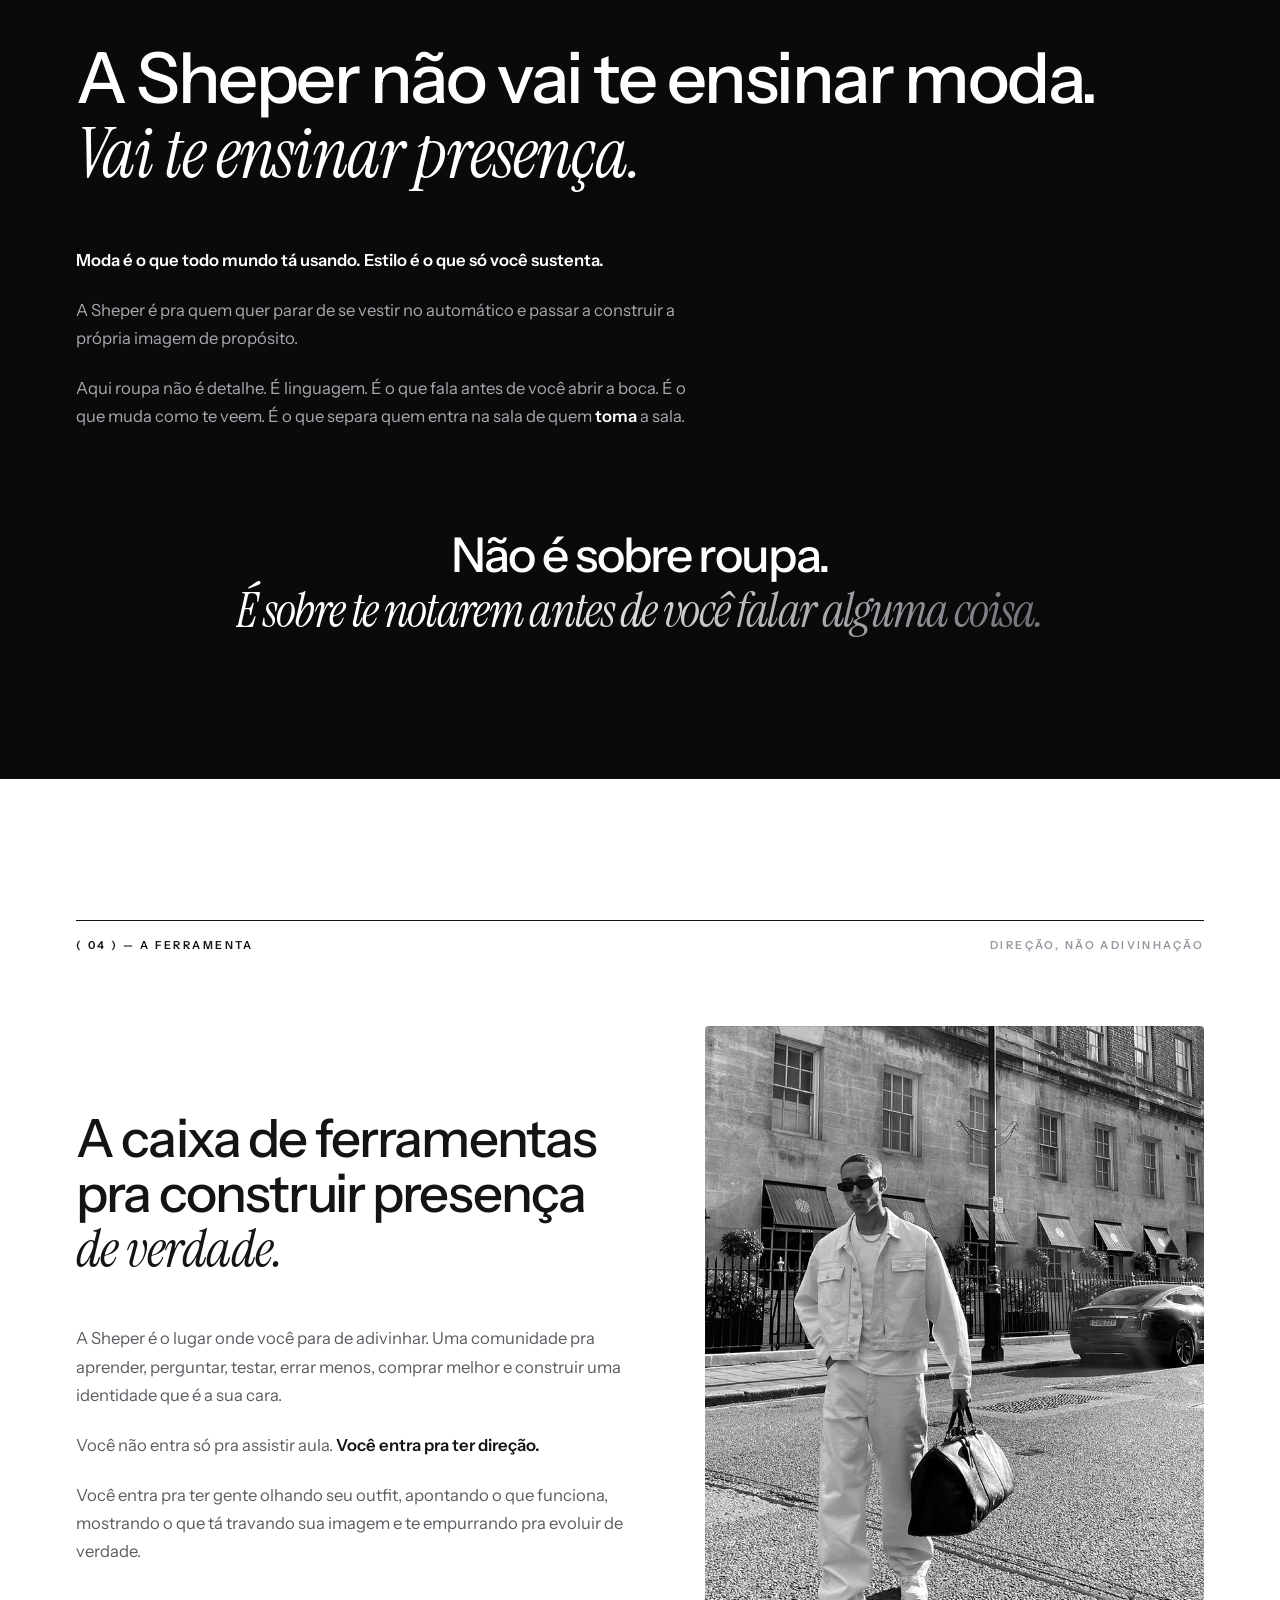
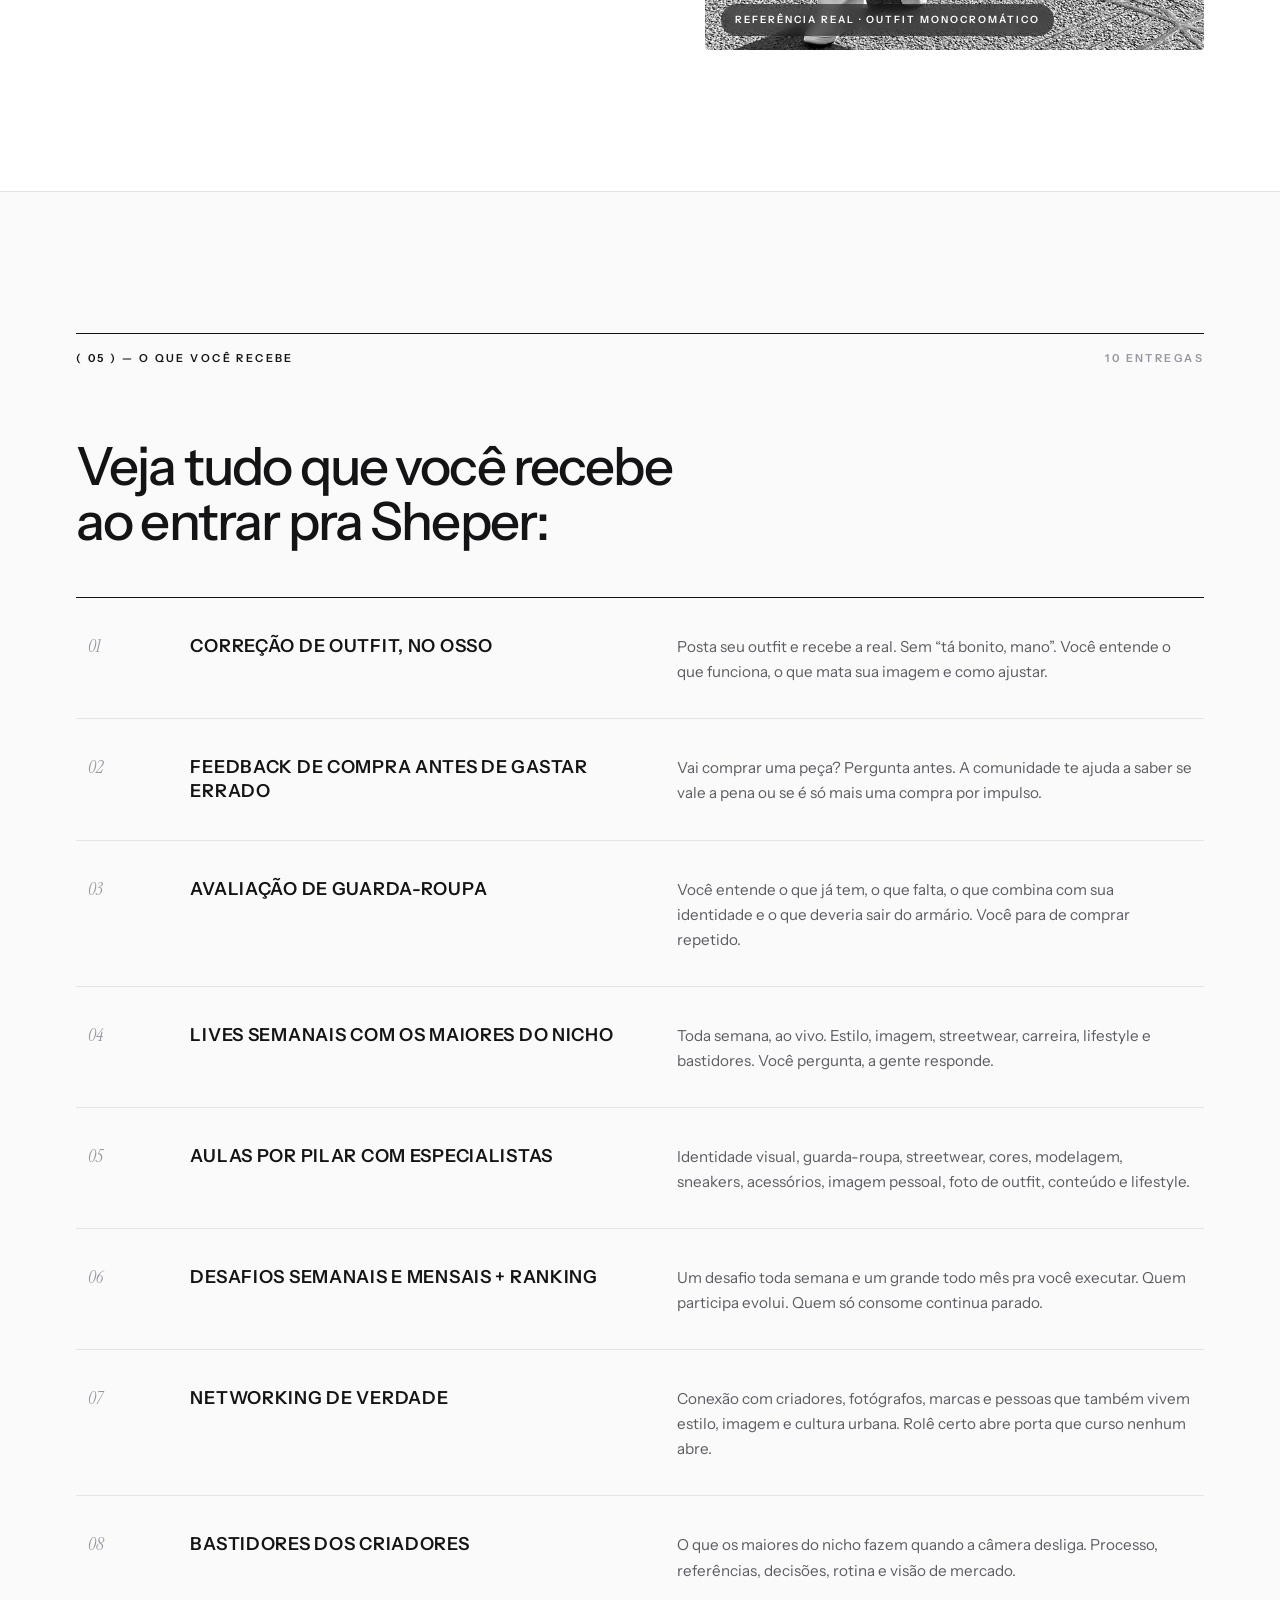
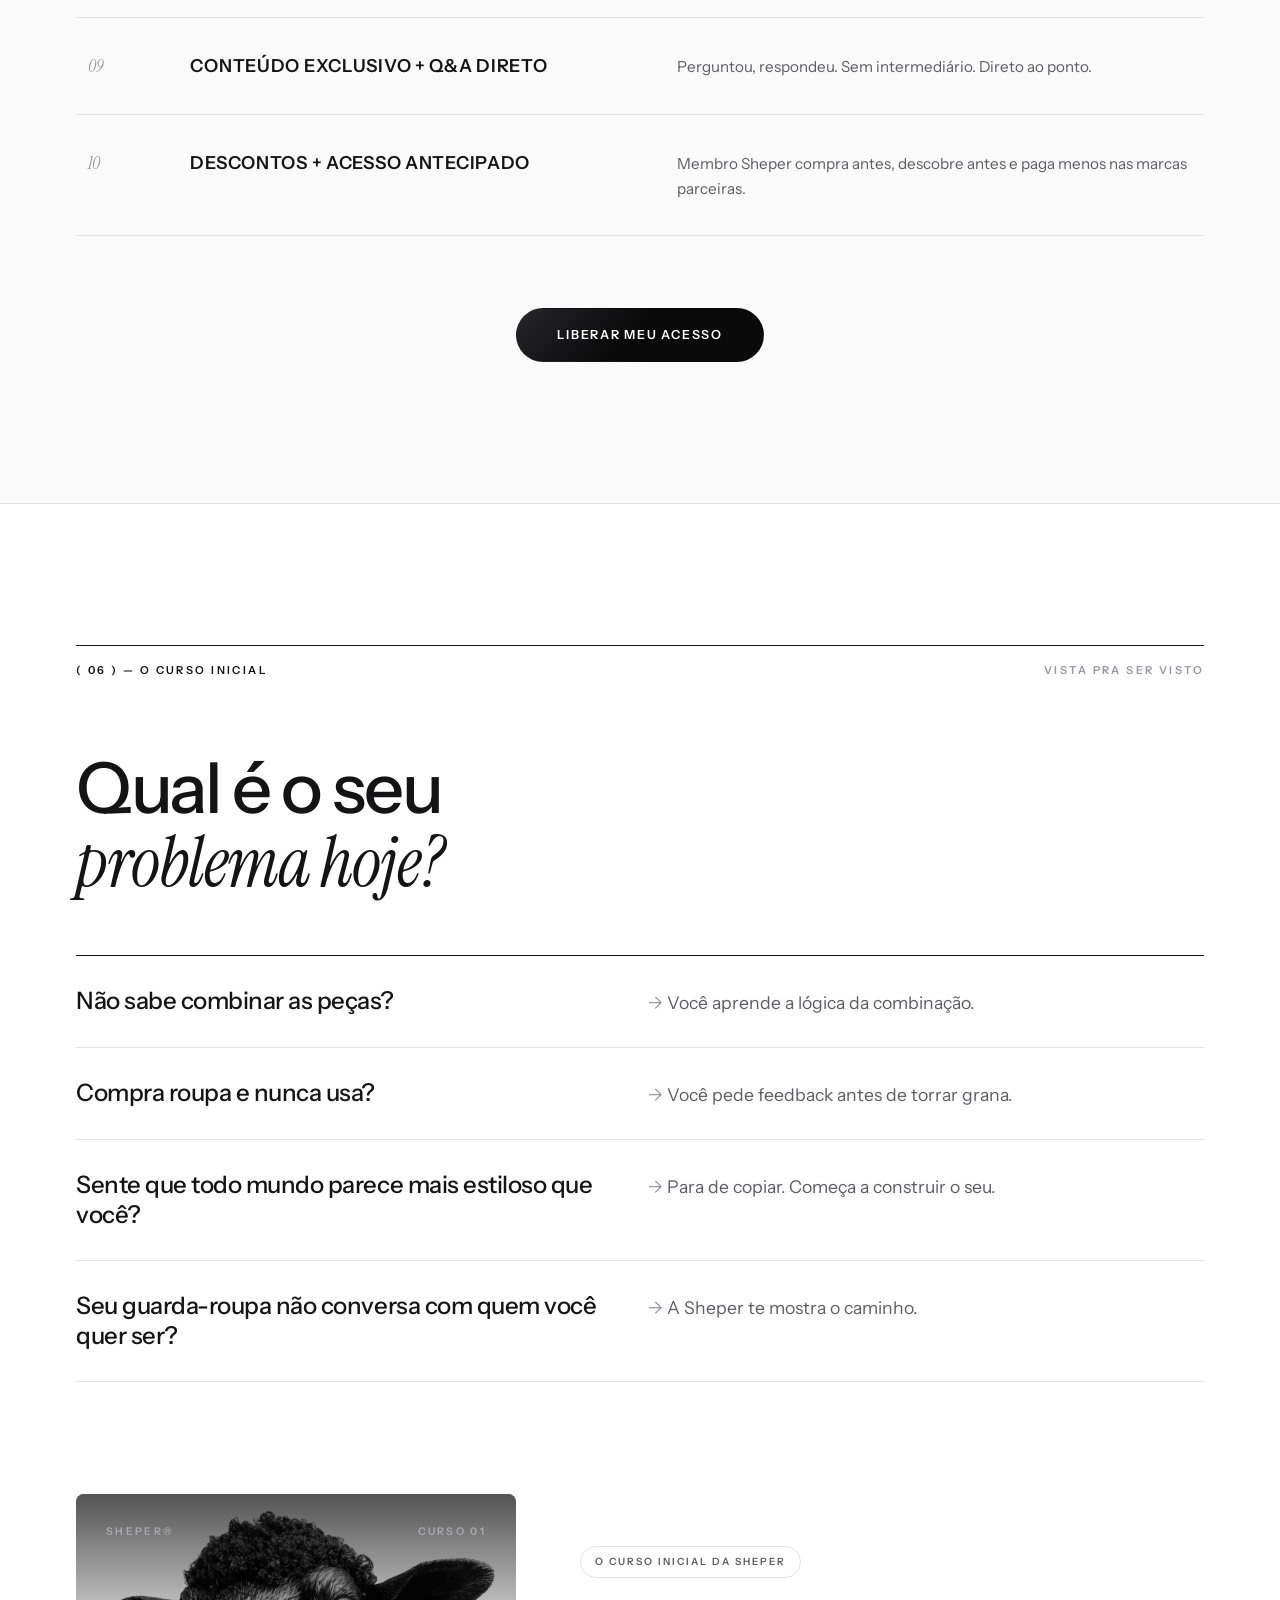
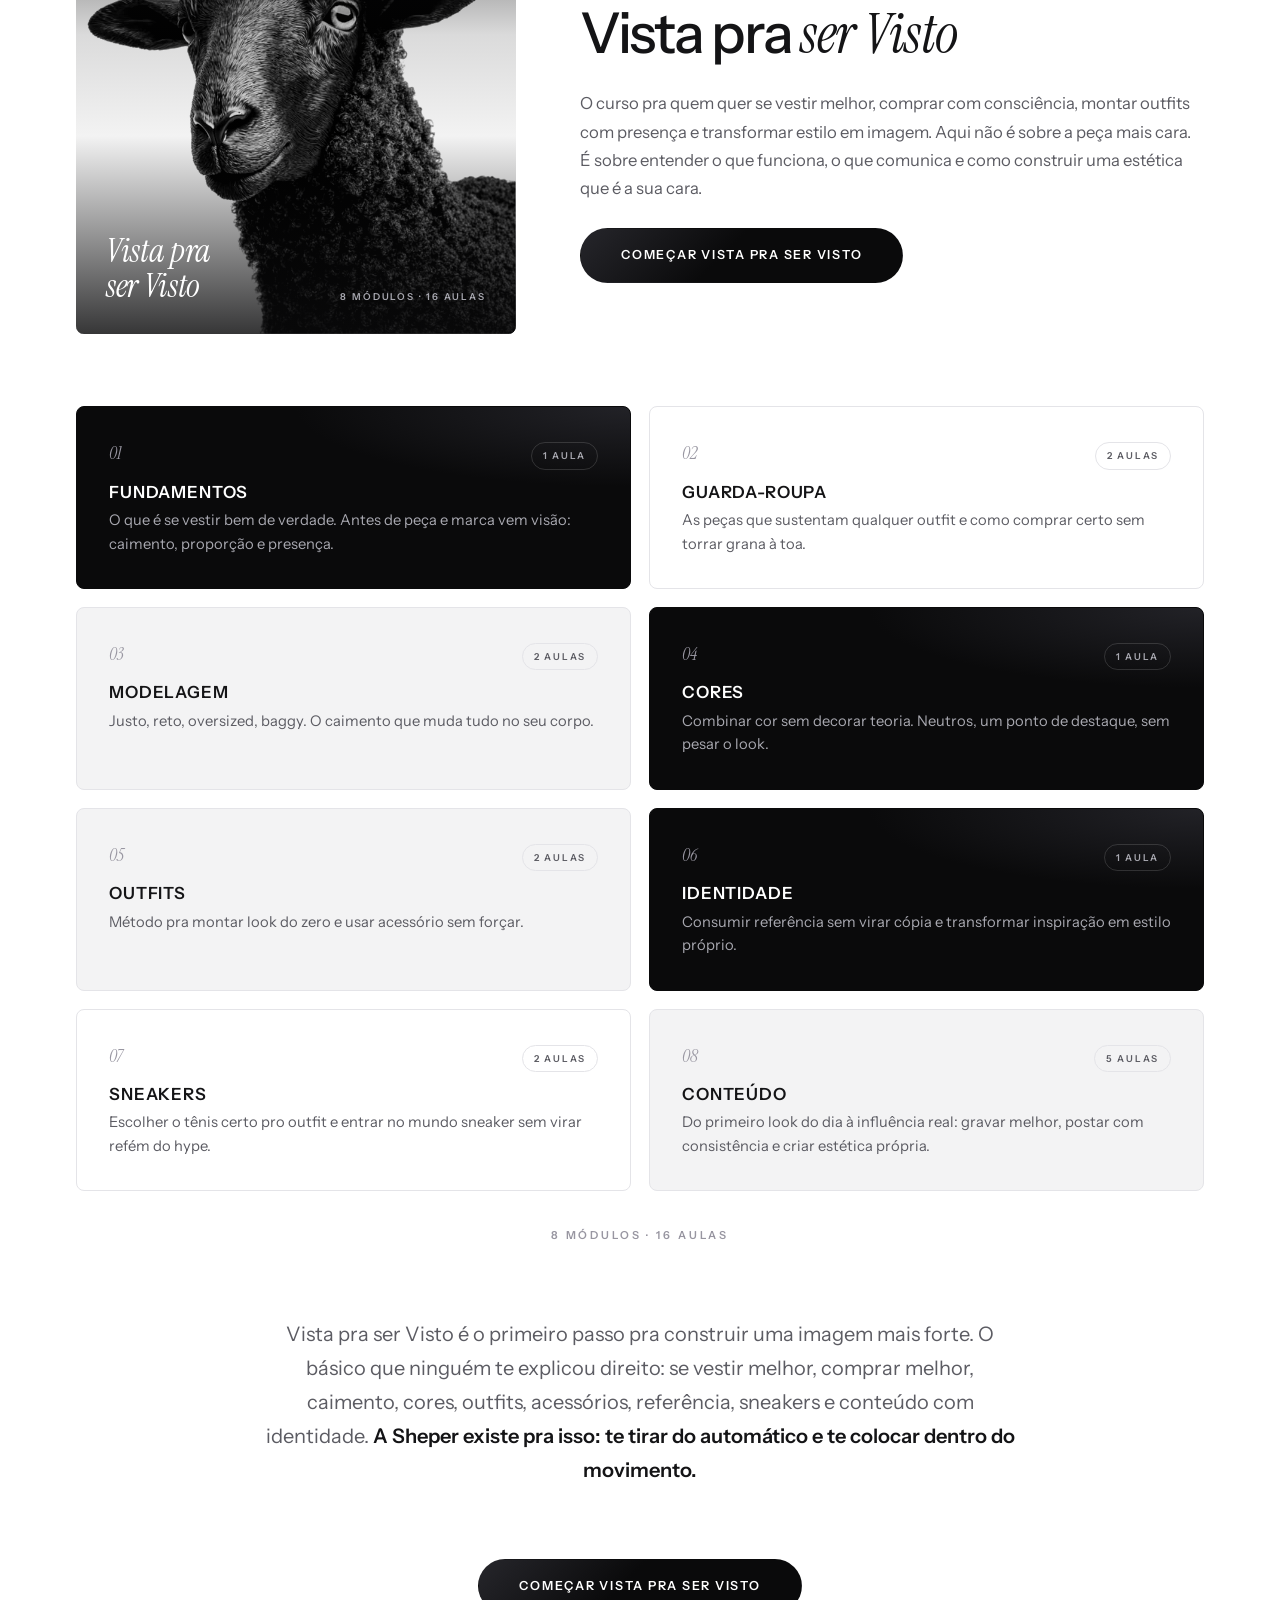
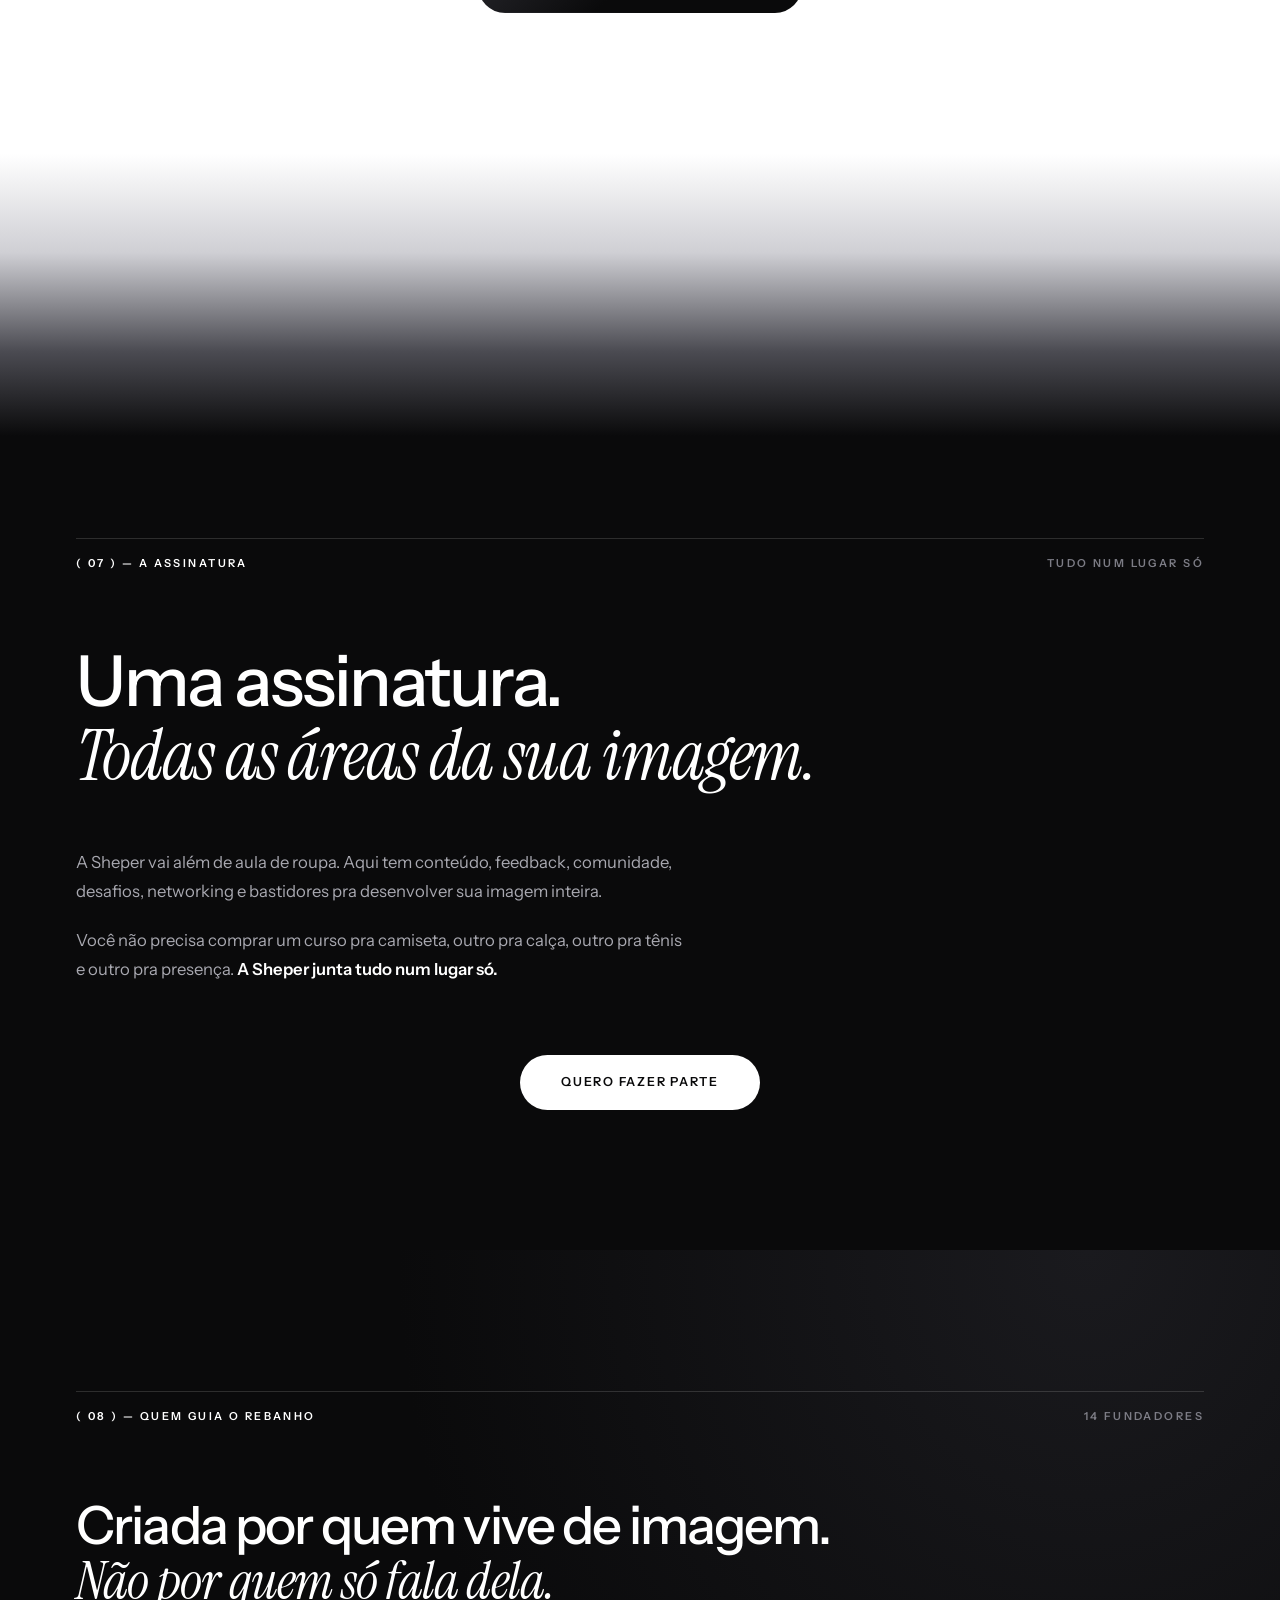
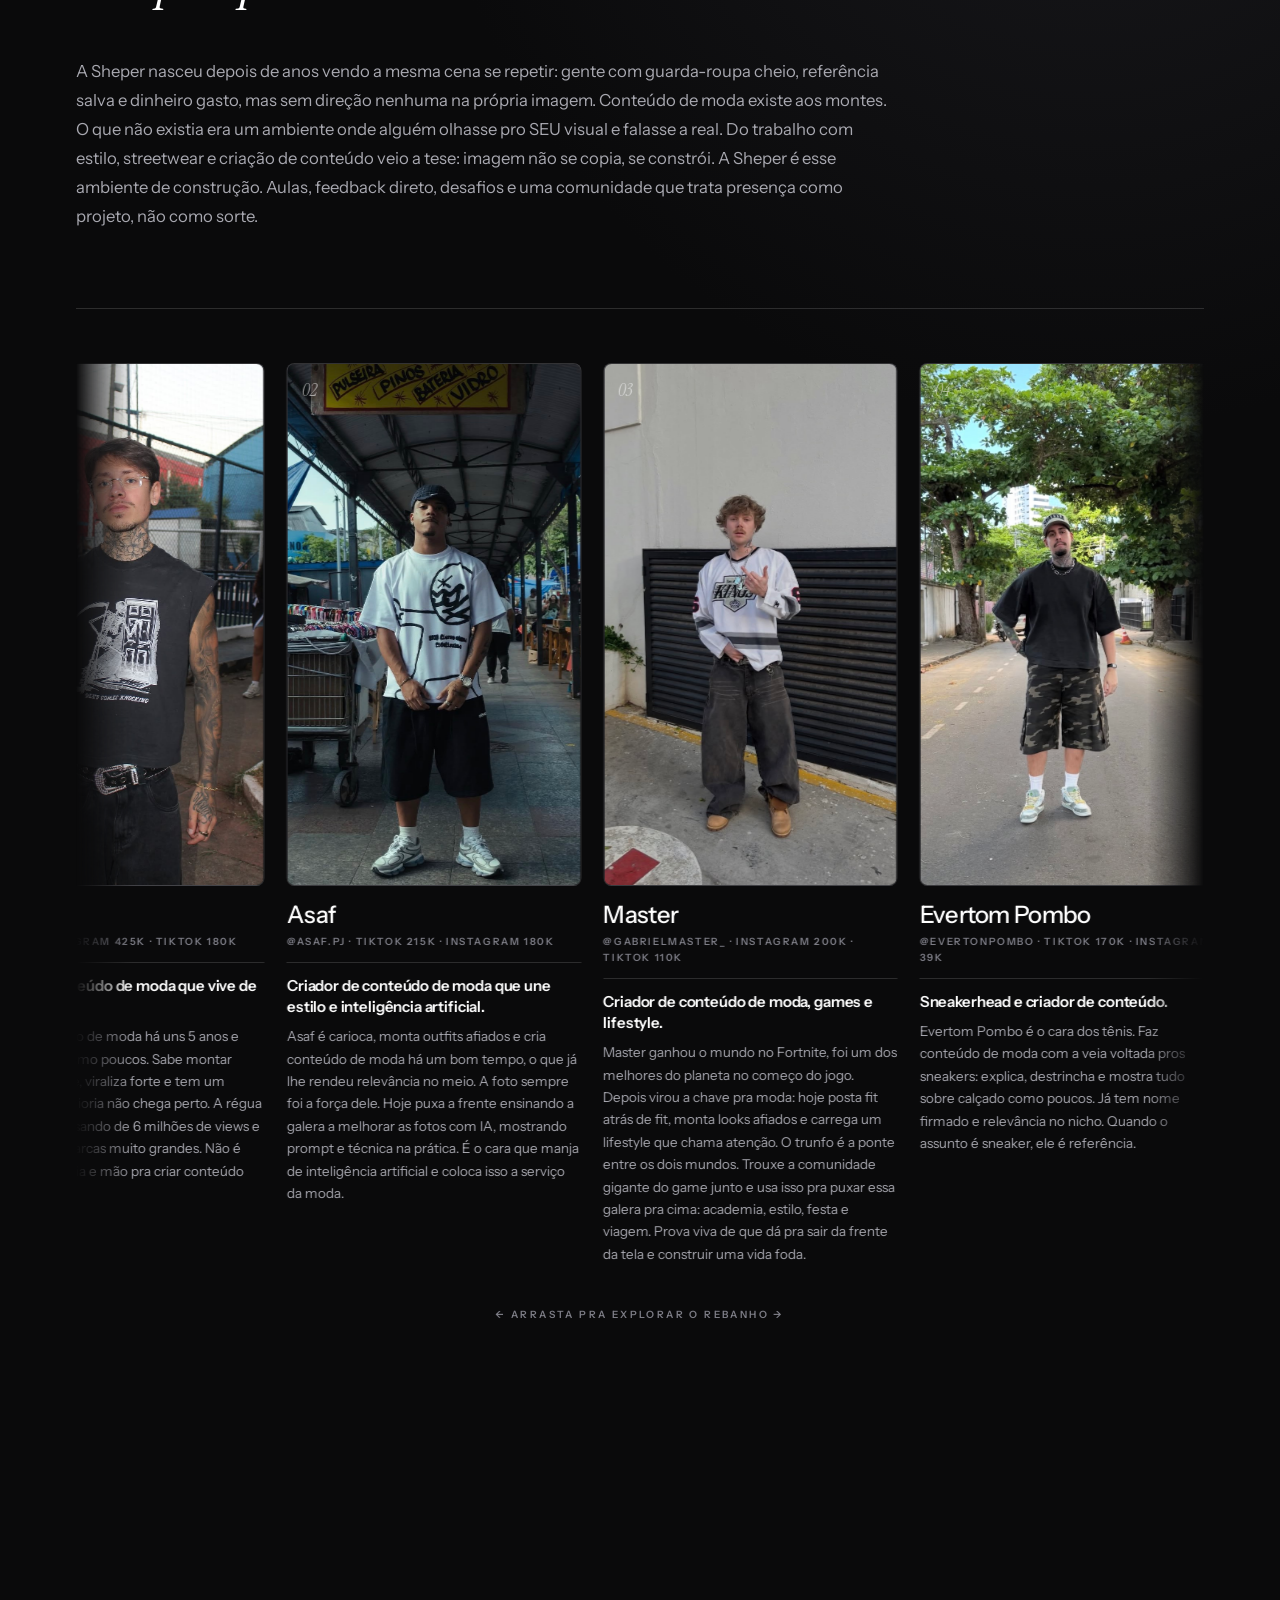
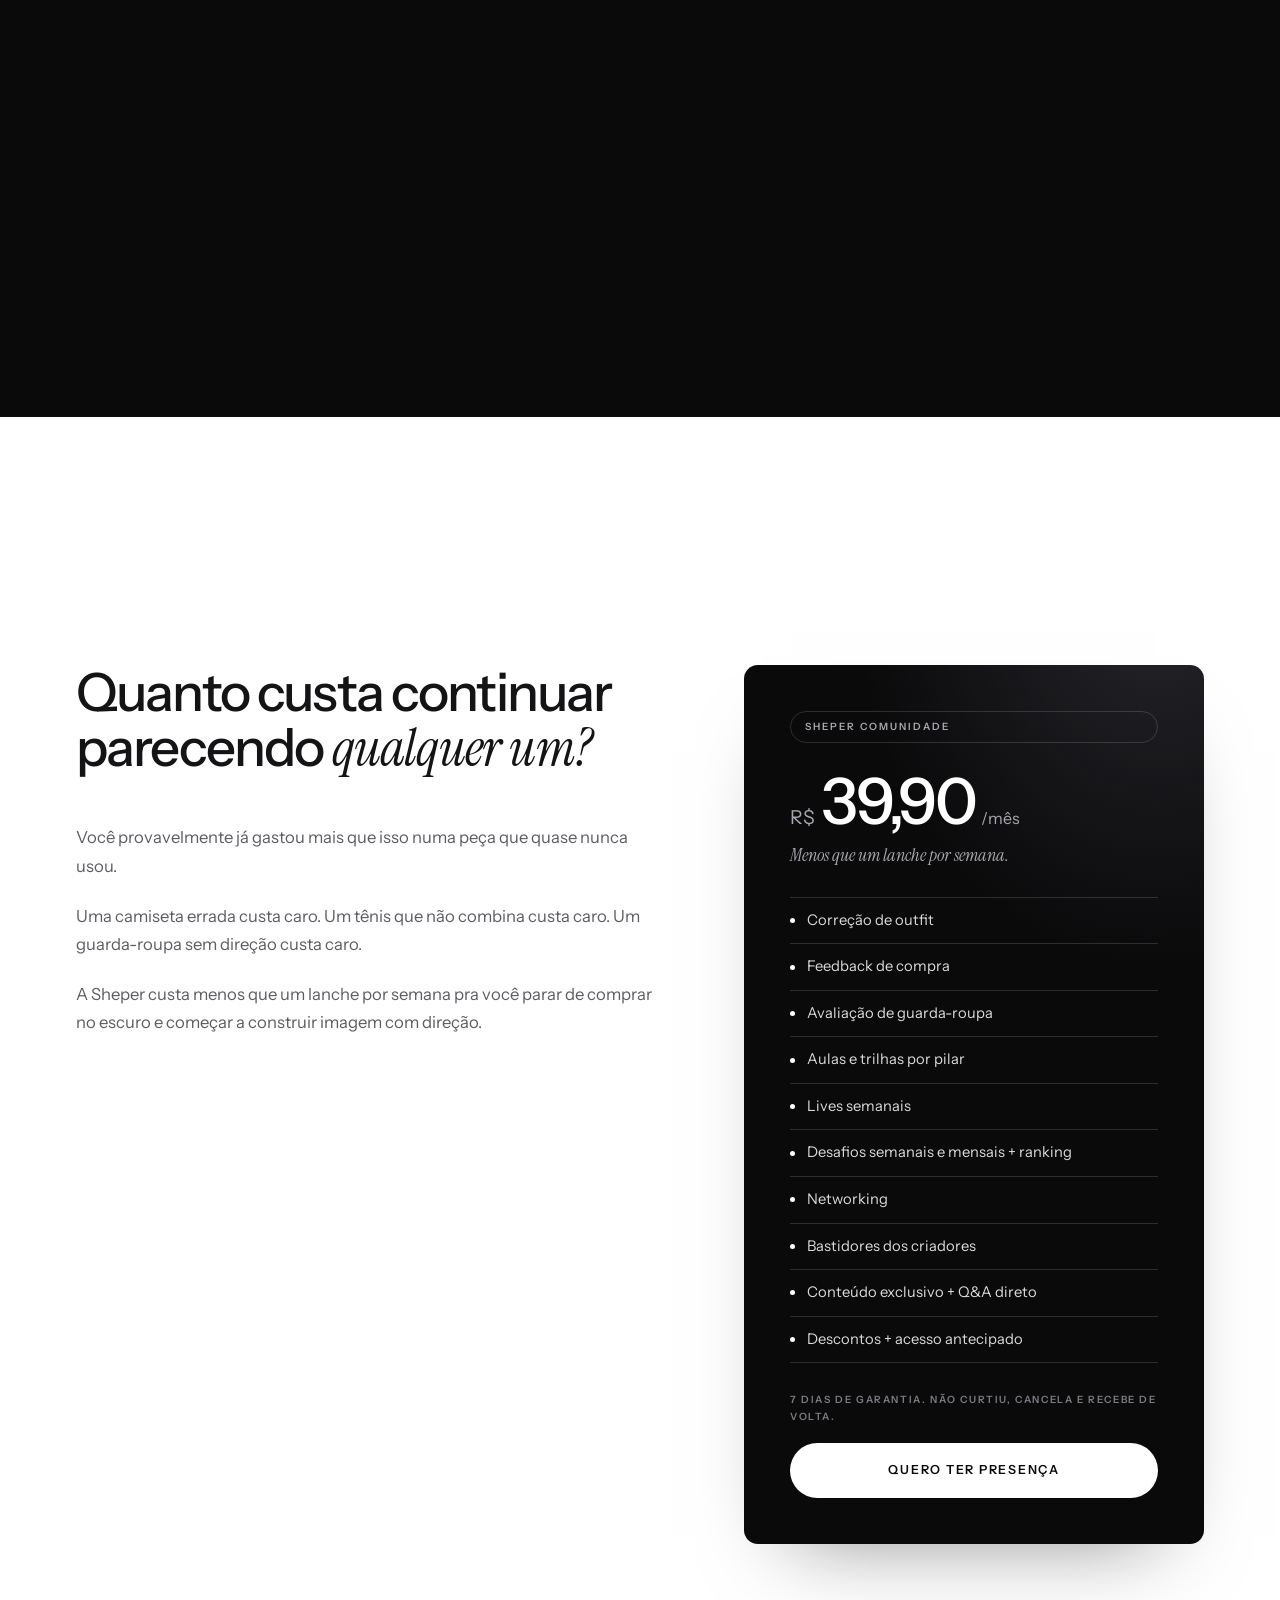
==== commit 6d7c0eab: "feat: adiciona fotos dos fundadores em cor e centraliza CTA no mobile" ====
--- a/index.html
+++ b/index.html
@@ -12,7 +12,7 @@
   <link rel="apple-touch-icon" href="img/logo/apple-touch-icon.png" />
   <link rel="preconnect" href="https://fonts.googleapis.com" />
   <link rel="preconnect" href="https://fonts.gstatic.com" crossorigin />
-  <link href="https://fonts.googleapis.com/css2?family=Instrument+Sans:ital,wght@0,400;0,500;0,600;0,700;1,400&family=Instrument+Serif:ital@0;1&display=swap" rel="stylesheet" />
+  <link href="https://fonts.googleapis.com/css2?family=Instrument+Sans:ital,wght@0,400;0,500;0,600;0,700;1,400;1,700&family=Instrument+Serif:ital@0;1&display=swap" rel="stylesheet" />
   <link rel="stylesheet" href="css/styles.css" />
 </head>
 <body>
@@ -35,32 +35,62 @@
 
     <!-- ============ 01. HERO ============ -->
     <section class="section hero" id="hero" data-header="light">
-      <div class="container">
-        <div class="hero-grid">
-          <div class="hero-head reveal">
-            <p class="eyebrow">A COMUNIDADE DAS OVELHAS NEGRAS</p>
-            <h1 class="hero-title">
-              Roupa qualquer<br />um tem.<br />
-              <em>Presença não.</em>
-            </h1>
-          </div>
-          <div class="hero-copy reveal">
-            <p class="hero-sub">Você cansou de se vestir pra caber. Agora se veste pra ser lembrado.</p>
-            <p class="hero-micro">Sem fórmula pronta. Sem copiar influencer. Sem gastar em peça que apodrece no fundo do armário.</p>
-            <div class="hero-cta">
-              <a href="https://pay.cakto.com.br/3ephu46" class="btn btn-dark btn-lg" target="_blank" rel="noopener">QUERO TER PRESENÇA</a>
-              <a href="#recebe" class="link-quiet" data-scroll>ver tudo que você recebe ↓</a>
-            </div>
-          </div>
-          <figure class="hero-photo hero-flock reveal">
-            <img
-              src="img/ovelha-negra.jpg"
-              alt="Uma ovelha negra se destacando no meio de um rebanho de ovelhas brancas"
-              width="736" height="1313"
-              fetchpriority="high"
-            />
-            <figcaption>O REBANHO · VIRA A OVELHA NEGRA</figcaption>
-          </figure>
+
+      <!-- rebanho de ovelhas brancas (clones gerados via js/main.js) -->
+      <div class="hero-flock" id="hero-flock" aria-hidden="true"></div>
+
+      <!-- cena mobile: rebanho desfilando em dois planos, ovelha negra contra o fluxo -->
+      <div class="hero-meadow" aria-hidden="true">
+        <div class="meadow-row meadow-back"><div class="meadow-track" id="meadow-back"></div></div>
+        <div class="meadow-row meadow-front"><div class="meadow-track" id="meadow-front"></div></div>
+        <p class="meadow-caption">O REBANHO SEGUE ANDANDO · <em>vira a ovelha negra</em></p>
+      </div>
+
+      <!-- trilha pontilhada: o caminho da ovelha negra pra fora do rebanho -->
+      <svg class="hero-trail" viewBox="0 0 600 260" preserveAspectRatio="none" aria-hidden="true">
+        <path d="M592 16 C 480 140, 430 222, 305 236 C 210 246, 100 246, 12 234" vector-effect="non-scaling-stroke" />
+      </svg>
+
+      <!-- a ovelha negra saindo do rebanho -->
+      <div class="hero-blacksheep" aria-hidden="true">
+        <svg class="sheep sheep-black sheep-walk" viewBox="0 0 150 115" focusable="false">
+          <ellipse class="sheep-shadow" cx="80" cy="109" rx="50" ry="4.5" />
+          <path class="sheep-leg leg-a" d="M56 74 L50 104" />
+          <path class="sheep-leg leg-b" d="M68 76 L66 105" />
+          <path class="sheep-leg leg-b" d="M100 76 L97 105" />
+          <path class="sheep-leg leg-a" d="M112 74 L117 104" />
+          <g class="sheep-bob">
+            <g class="sheep-wool-line">
+              <circle cx="60" cy="50" r="24"/><circle cx="84" cy="44" r="22"/><circle cx="106" cy="52" r="19"/><circle cx="70" cy="64" r="21"/><circle cx="93" cy="66" r="18"/><circle cx="118" cy="62" r="14"/><circle cx="48" cy="62" r="17"/>
+            </g>
+            <g class="sheep-wool">
+              <circle cx="60" cy="50" r="24"/><circle cx="84" cy="44" r="22"/><circle cx="106" cy="52" r="19"/><circle cx="70" cy="64" r="21"/><circle cx="93" cy="66" r="18"/><circle cx="118" cy="62" r="14"/><circle cx="48" cy="62" r="17"/>
+            </g>
+            <ellipse class="sheep-ear" cx="19" cy="47" rx="10" ry="4.5" transform="rotate(-26 19 47)" />
+            <ellipse class="sheep-ear" cx="46" cy="40" rx="9" ry="4.5" transform="rotate(14 46 40)" />
+            <ellipse class="sheep-face" cx="32" cy="53" rx="12.5" ry="16.5" transform="rotate(-12 32 53)" />
+            <circle class="sheep-tuft" cx="41" cy="32" r="10" />
+            <circle class="sheep-eye" cx="26" cy="50" r="2.4" />
+          </g>
+        </svg>
+      </div>
+
+      <div class="container hero-container">
+        <div class="hero-center reveal">
+          <p class="eyebrow eyebrow-hero">
+            <img class="eyebrow-mark" src="img/logo/simbolo.png" alt="" width="418" height="573" />
+            A COMUNIDADE DAS OVELHAS NEGRAS
+          </p>
+          <h1 class="hero-title">
+            Roupa qualquer<br />um tem.<br />
+            <em>Presença não.</em>
+          </h1>
+          <p class="hero-sub">Você cansou de se vestir pra caber. Agora se veste pra ser lembrado.</p>
+          <p class="hero-micro">Sem fórmula pronta. Sem copiar influencer. Sem gastar em peça que apodrece no fundo do armário.</p>
+          <div class="hero-cta">
+            <a href="https://pay.cakto.com.br/3ephu46" class="btn btn-dark btn-lg" target="_blank" rel="noopener">QUERO TER PRESENÇA</a>
+            <a href="#recebe" class="link-quiet" data-scroll>ver tudo que você recebe ↓</a>
+          </div>
         </div>
       </div>
     </section>
--- a/css/styles.css
+++ b/css/styles.css
@@ -388,12 +388,17 @@
 }
 
 /* ==========================================================================
-   01 · Hero
+   01 · Hero — cena ilustrada: rebanho branco à direita, ovelha negra à esquerda
    ========================================================================== */
 
 .hero {
+  position: relative;
+  overflow: hidden;
+  display: flex;
+  align-items: center;
+  min-height: min(840px, 100svh);
   padding-top: clamp(110px, 11vw, 160px);
-  padding-bottom: clamp(40px, 5vw, 72px);
+  padding-bottom: clamp(48px, 6vw, 88px);
 }
 
 /* seção seguinte ao hero mais próxima, mantendo o ritmo */
@@ -401,37 +406,53 @@
   padding-top: clamp(56px, 7vw, 96px);
 }
 
-.hero-grid {
-  display: grid;
-  grid-template-columns: 1.15fr 0.85fr;
-  grid-template-rows: auto 1fr;
-  grid-template-areas:
-    "head photo"
-    "copy photo";
-  column-gap: clamp(32px, 5vw, 80px);
-}
-
-.hero-head {
-  grid-area: head;
-}
-
-.hero-copy {
-  grid-area: copy;
-  align-self: end;
-  padding-top: clamp(28px, 3.5vw, 52px);
+.hero-container {
+  position: relative;
+  z-index: 2;
+  display: flex;
+  align-items: center;
+  width: 100%;
+}
+
+/* espaço reservado pro rebanho à direita */
+.hero-container::after {
+  content: "";
+  flex: 0 0 clamp(150px, 23vw, 340px);
+}
+
+.hero-center {
+  flex: 0 1 680px;
+  margin-inline: auto;
+  display: flex;
+  flex-direction: column;
+  align-items: center;
+  text-align: center;
+}
+
+.eyebrow-hero {
+  display: inline-flex;
+  align-items: center;
+  gap: 12px;
+}
+
+.eyebrow-mark {
+  height: 20px;
+  width: auto;
+  animation: mark-float 3.2s ease-in-out infinite;
 }
 
 .hero-title {
-  font-size: clamp(2.9rem, 7vw, 5.6rem);
+  font-size: clamp(2.9rem, 6.6vw, 5.4rem);
+  font-weight: 700;
+  font-style: italic;
   letter-spacing: -0.045em;
+  line-height: 0.99;
 }
 
 .hero-title em {
-  background: linear-gradient(100deg, var(--ink) 20%, var(--gray) 95%);
-  -webkit-background-clip: text;
-  background-clip: text;
-  -webkit-text-fill-color: transparent;
-  color: transparent;
+  font-weight: 400;
+  font-size: 0.98em;
+  color: var(--ink);
 }
 
 .hero-sub {
@@ -440,72 +461,234 @@
   letter-spacing: -0.015em;
   line-height: 1.35;
   color: var(--ink);
+  margin-top: clamp(20px, 2.6vw, 32px);
   margin-bottom: 18px;
+  max-width: 40ch;
 }
 
 .hero-micro {
   font-size: 0.95rem;
   line-height: 1.7;
   color: var(--mid);
-  max-width: 42ch;
-  margin-bottom: clamp(24px, 3vw, 36px);
+  max-width: 46ch;
+  margin-inline: auto;
+  margin-bottom: clamp(28px, 3.4vw, 40px);
 }
 
 .hero-cta {
   display: flex;
   align-items: center;
+  justify-content: center;
   gap: 24px;
   flex-wrap: wrap;
 }
 
-.hero-photo {
-  position: relative;
-  overflow: hidden;
-  border-radius: var(--radius);
-  background: var(--off);
-  aspect-ratio: 16 / 10;
-}
-
-.hero-photo img {
-  width: 100%;
-  height: 100%;
-  object-fit: cover;
-  object-position: center 20%;
-  filter: grayscale(1) contrast(1.06);
-  transition: transform 0.8s ease;
-}
-
-.hero-photo:hover img {
-  transform: scale(1.03);
-}
-
-.hero-photo figcaption {
+/* ---------- Ovelha (SVG inline) ---------- */
+
+.sheep {
+  display: block;
+}
+
+.sheep-white {
+  --sheep-wool: #ffffff;
+  --sheep-face: #ffffff;
+  --sheep-eye: #141416;
+  --sheep-line: #141416;
+  --sheep-ground: rgba(10, 10, 11, 0.07);
+}
+
+.sheep-black {
+  --sheep-wool: #141416;
+  --sheep-face: #141416;
+  --sheep-eye: #ffffff;
+  --sheep-line: #141416;
+  --sheep-ground: rgba(10, 10, 11, 0.14);
+}
+
+.sheep-shadow {
+  fill: var(--sheep-ground);
+}
+
+.sheep-leg {
+  fill: none;
+  stroke: var(--sheep-line);
+  stroke-width: 5;
+  stroke-linecap: round;
+  transform-box: fill-box;
+  transform-origin: 50% 8%;
+}
+
+.sheep-wool-line circle {
+  fill: var(--sheep-wool);
+  stroke: var(--sheep-line);
+  stroke-width: 5;
+}
+
+.sheep-wool circle {
+  fill: var(--sheep-wool);
+}
+
+.sheep-ear,
+.sheep-face {
+  fill: var(--sheep-face);
+  stroke: var(--sheep-line);
+  stroke-width: 4;
+}
+
+.sheep-tuft {
+  fill: var(--sheep-wool);
+  stroke: var(--sheep-line);
+  stroke-width: 4;
+}
+
+.sheep-eye {
+  fill: var(--sheep-eye);
+}
+
+/* respiração do corpo (pescando/andando) */
+.sheep-bob {
+  animation: sheep-bob 1.6s ease-in-out infinite;
+  animation-delay: var(--bob-delay, 0s);
+}
+
+/* andar da ovelha negra: corpo mais rápido + pernas alternando */
+.sheep-walk .sheep-bob {
+  animation-duration: 0.9s;
+}
+
+.sheep-walk .leg-a {
+  animation: leg-swing 0.45s ease-in-out var(--walk-delay, 0s) infinite alternate;
+}
+
+.sheep-walk .leg-b {
+  animation: leg-swing 0.45s ease-in-out var(--walk-delay, 0s) infinite alternate-reverse;
+}
+
+/* ---------- Rebanho branco (direita) ---------- */
+
+.hero-flock {
   position: absolute;
-  left: 16px;
-  bottom: 14px;
-  font-size: 10px;
-  font-weight: 600;
-  letter-spacing: 0.2em;
-  color: var(--white);
-  background: rgba(10, 10, 11, 0.55);
-  -webkit-backdrop-filter: blur(6px);
-  backdrop-filter: blur(6px);
-  border-radius: 999px;
-  padding: 8px 14px;
-}
-
-/* foto do rebanho ao lado da headline */
-.hero-flock {
-  grid-area: photo;
-  aspect-ratio: auto;
-}
-
-.hero-flock img {
+  top: -40px;
+  right: -50px;
+  bottom: -30px;
+  width: clamp(300px, 38vw, 560px);
+  z-index: 1;
+  pointer-events: none;
+  -webkit-mask-image: linear-gradient(90deg, transparent 0%, #000 24%);
+  mask-image: linear-gradient(90deg, transparent 0%, #000 24%);
+}
+
+.hero-flock .sheep {
   position: absolute;
-  inset: 0;
-  width: 100%;
-  height: 100%;
-  object-position: center 40%;
+  width: 27%;
+  transform: rotate(-10deg) scale(var(--s, 1));
+}
+
+/* ---------- Ovelha negra (esquerda) ---------- */
+
+.hero-blacksheep {
+  position: absolute;
+  z-index: 1;
+  left: clamp(10px, 4.5vw, 76px);
+  bottom: clamp(18px, 4.5vw, 48px);
+  width: clamp(120px, 14vw, 190px);
+  pointer-events: none;
+  animation: sheep-breakaway 1.5s cubic-bezier(0.22, 0.8, 0.3, 1) 0.25s both;
+}
+
+/* ---------- Cena mobile (esteira em dois planos) — só aparece ≤860px ---------- */
+
+.hero-meadow {
+  display: none;
+}
+
+/* ---------- Trilha pontilhada (rebanho → ovelha negra) ---------- */
+
+.hero-trail {
+  position: absolute;
+  z-index: 0;
+  left: clamp(140px, 18vw, 320px);
+  right: clamp(300px, 36vw, 560px);
+  top: 58%;
+  bottom: 6%;
+  width: auto;
+  height: auto;
+  pointer-events: none;
+  opacity: 0.6;
+}
+
+.hero-trail path {
+  fill: none;
+  stroke: var(--line);
+  stroke-width: 2.5;
+  stroke-linecap: round;
+  stroke-dasharray: 0.1 14;
+  animation: trail-march 1.1s linear infinite;
+}
+
+/* ---------- Animações da cena ---------- */
+
+@keyframes sheep-bob {
+  0%,
+  100% {
+    transform: translateY(0);
+  }
+  50% {
+    transform: translateY(-2.5px);
+  }
+}
+
+@keyframes leg-swing {
+  from {
+    transform: rotate(9deg);
+  }
+  to {
+    transform: rotate(-9deg);
+  }
+}
+
+@keyframes sheep-breakaway {
+  from {
+    transform: translateX(110px);
+    opacity: 0;
+  }
+  to {
+    transform: translateX(0);
+    opacity: 1;
+  }
+}
+
+@keyframes sheep-arrive {
+  from {
+    transform: translateY(14px);
+    opacity: 0;
+  }
+  to {
+    transform: translateY(0);
+    opacity: 1;
+  }
+}
+
+@keyframes meadow-scroll {
+  to {
+    transform: translateX(-50%);
+  }
+}
+
+@keyframes trail-march {
+  to {
+    stroke-dashoffset: -14.1;
+  }
+}
+
+@keyframes mark-float {
+  0%,
+  100% {
+    transform: translateY(0);
+  }
+  50% {
+    transform: translateY(-3px);
+  }
 }
 
 /* ==========================================================================
@@ -1228,7 +1411,7 @@
   width: 100%;
   height: 100%;
   object-fit: cover;
-  filter: grayscale(1) contrast(1.06);
+  /* fotos em cor */
 }
 
 .fm-placeholder {
@@ -1696,6 +1879,15 @@
   .fc-track {
     transition: none;
   }
+  .sheep-bob,
+  .sheep-walk .leg-a,
+  .sheep-walk .leg-b,
+  .hero-blacksheep,
+  .hero-trail path,
+  .eyebrow-mark,
+  .meadow-track {
+    animation: none;
+  }
 }
 
 /* ==========================================================================
@@ -1723,23 +1915,104 @@
 }
 
 @media (max-width: 860px) {
-  .hero-grid {
-    grid-template-columns: 1fr;
-    grid-template-rows: none;
-    grid-template-areas:
-      "head"
-      "photo"
-      "copy";
-  }
-
-  .hero-copy {
-    align-self: start;
-    padding-top: 28px;
+  /* hero vira coluna: texto em cima, rebanho vira faixa embaixo */
+  .hero {
+    flex-direction: column;
+    align-items: stretch;
+    min-height: 0;
+    padding-bottom: 0;
+  }
+
+  .hero-container::after {
+    display: none;
+  }
+
+  .hero-trail {
+    display: none;
   }
 
   .hero-flock {
-    aspect-ratio: 4 / 5;
-    margin-top: 28px;
+    display: none;
+  }
+
+  /* esteira em dois planos: fundo menor e mais claro, frente maior */
+  .hero-meadow {
+    display: block;
+    position: relative;
+    order: 3;
+    margin-top: clamp(44px, 11vw, 72px);
+    -webkit-mask-image: linear-gradient(90deg, transparent 0%, #000 8%, #000 92%, transparent 100%);
+    mask-image: linear-gradient(90deg, transparent 0%, #000 8%, #000 92%, transparent 100%);
+  }
+
+  .meadow-row {
+    overflow: hidden;
+  }
+
+  .meadow-track {
+    display: flex;
+    align-items: flex-end;
+    width: max-content;
+    animation: meadow-scroll 26s linear infinite;
+  }
+
+  .meadow-track .sheep {
+    flex-shrink: 0;
+    margin-right: 26px;
+    transform: scale(var(--s, 1));
+    transform-origin: bottom center;
+  }
+
+  .meadow-back {
+    opacity: 0.35;
+    margin-bottom: -34px;
+  }
+
+  .meadow-back .sheep {
+    width: 58px;
+  }
+
+  .meadow-back .meadow-track {
+    animation-duration: 48s;
+  }
+
+  .meadow-front .sheep {
+    width: 96px;
+  }
+
+  /* linha de chão + legenda editorial */
+  .meadow-caption {
+    border-top: 1px solid var(--line);
+    margin: -3px 24px 0;
+    padding: 14px 0 18px;
+    text-align: center;
+    font-size: 10px;
+    font-weight: 600;
+    letter-spacing: 0.22em;
+    color: var(--gray);
+  }
+
+  .meadow-caption em {
+    font-family: var(--font-serif);
+    font-style: italic;
+    font-weight: 400;
+    font-size: 1.25em;
+    letter-spacing: 0.08em;
+    color: var(--ink);
+    text-transform: none;
+  }
+
+  /* ovelha negra em primeiro plano, contra o fluxo do rebanho */
+  .hero-blacksheep {
+    z-index: 2;
+    left: 6vw;
+    bottom: 38px;
+    width: clamp(132px, 36vw, 168px);
+    animation: sheep-arrive 0.9s ease-out 0.35s both;
+  }
+
+  .hero-blacksheep .sheep {
+    transform: scaleX(-1);
   }
 
   .tools-layout {
@@ -1806,7 +2079,7 @@
   }
 
   .hero-cta {
-    align-items: flex-start;
+    align-items: center;
     flex-direction: column;
     gap: 18px;
   }
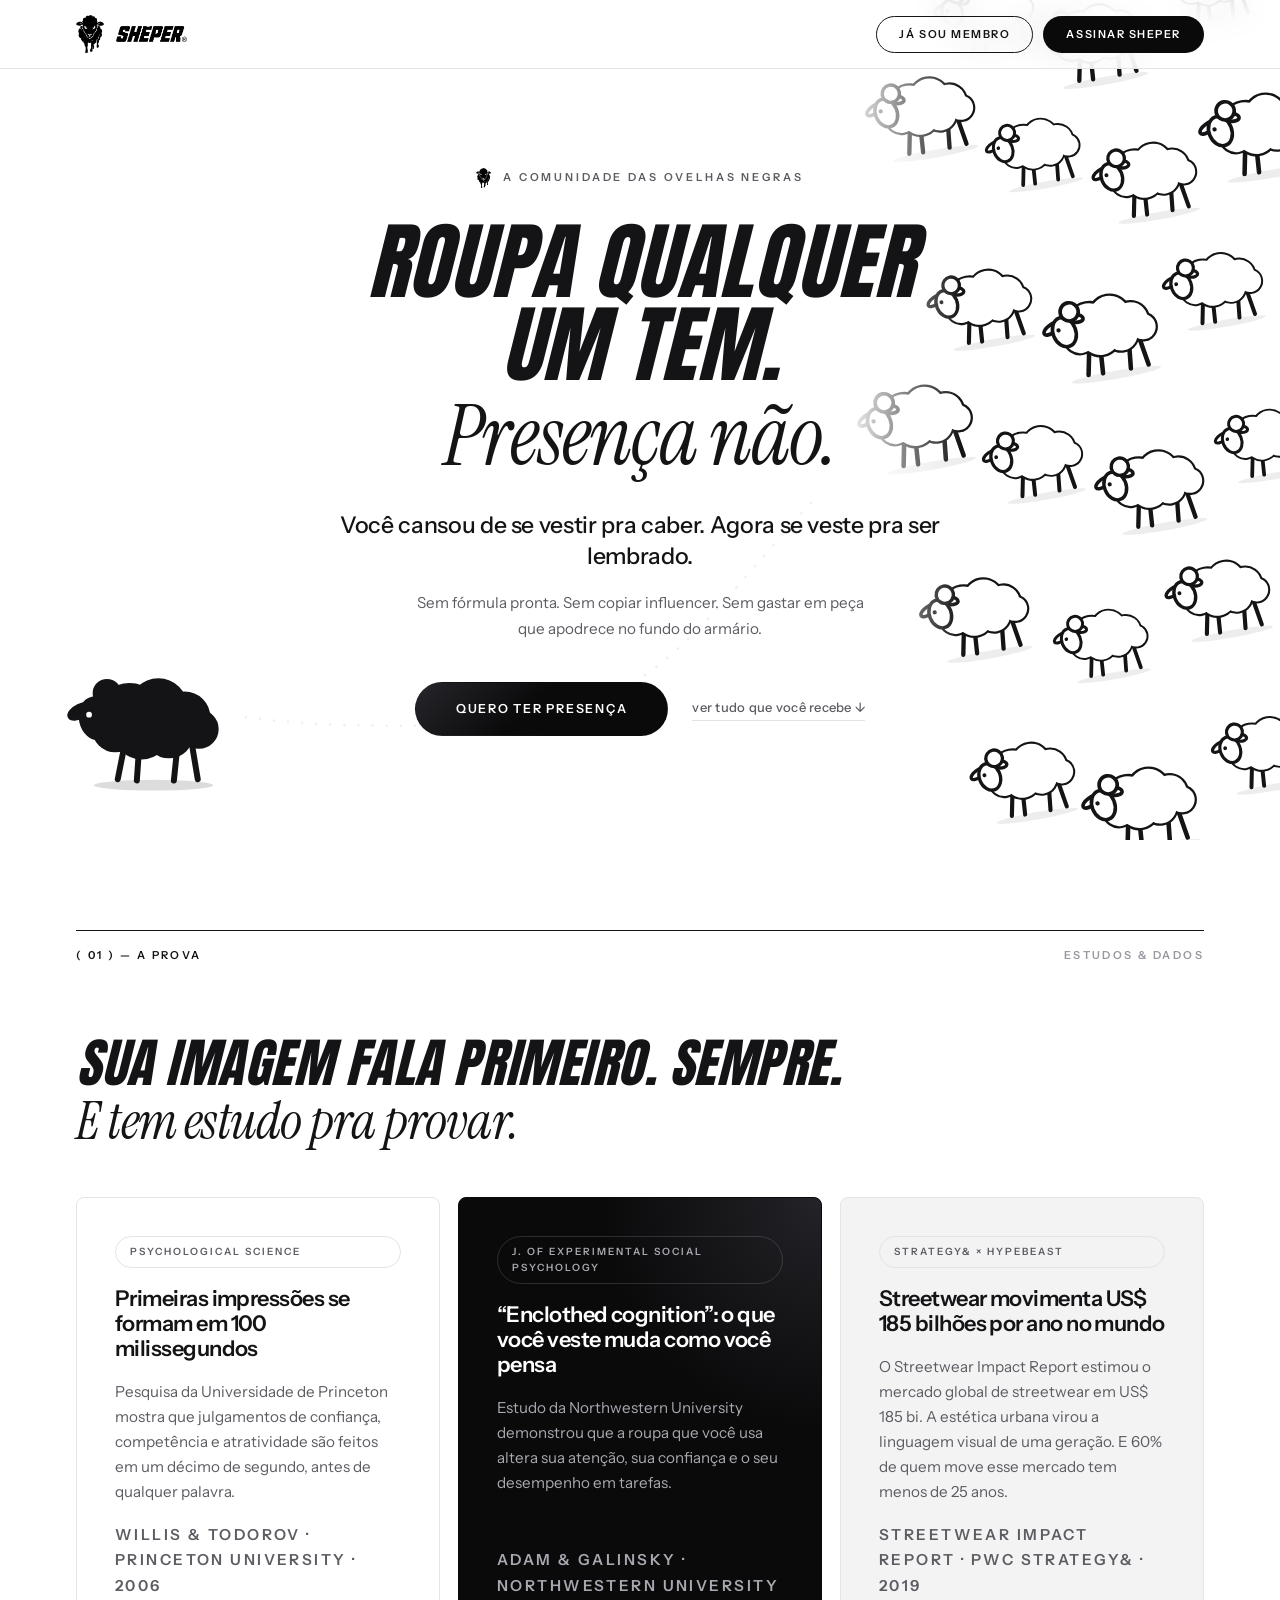
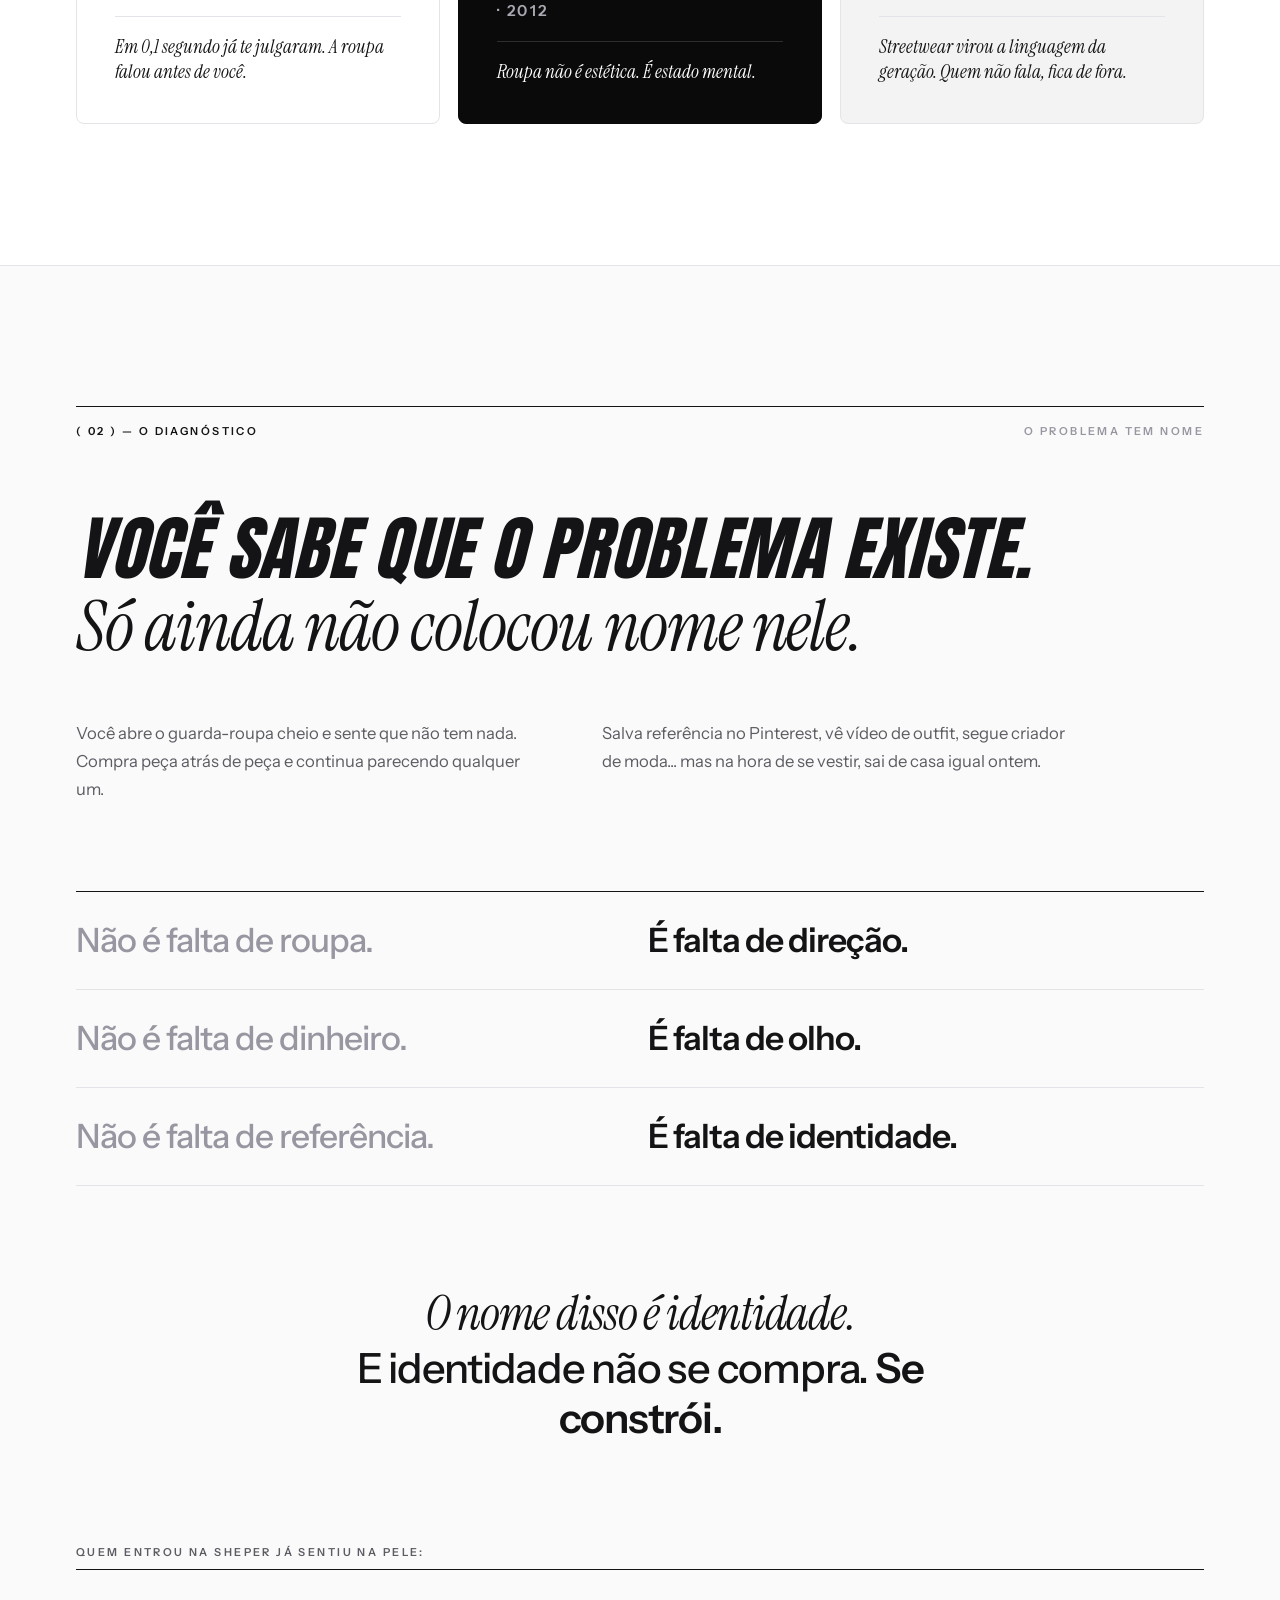
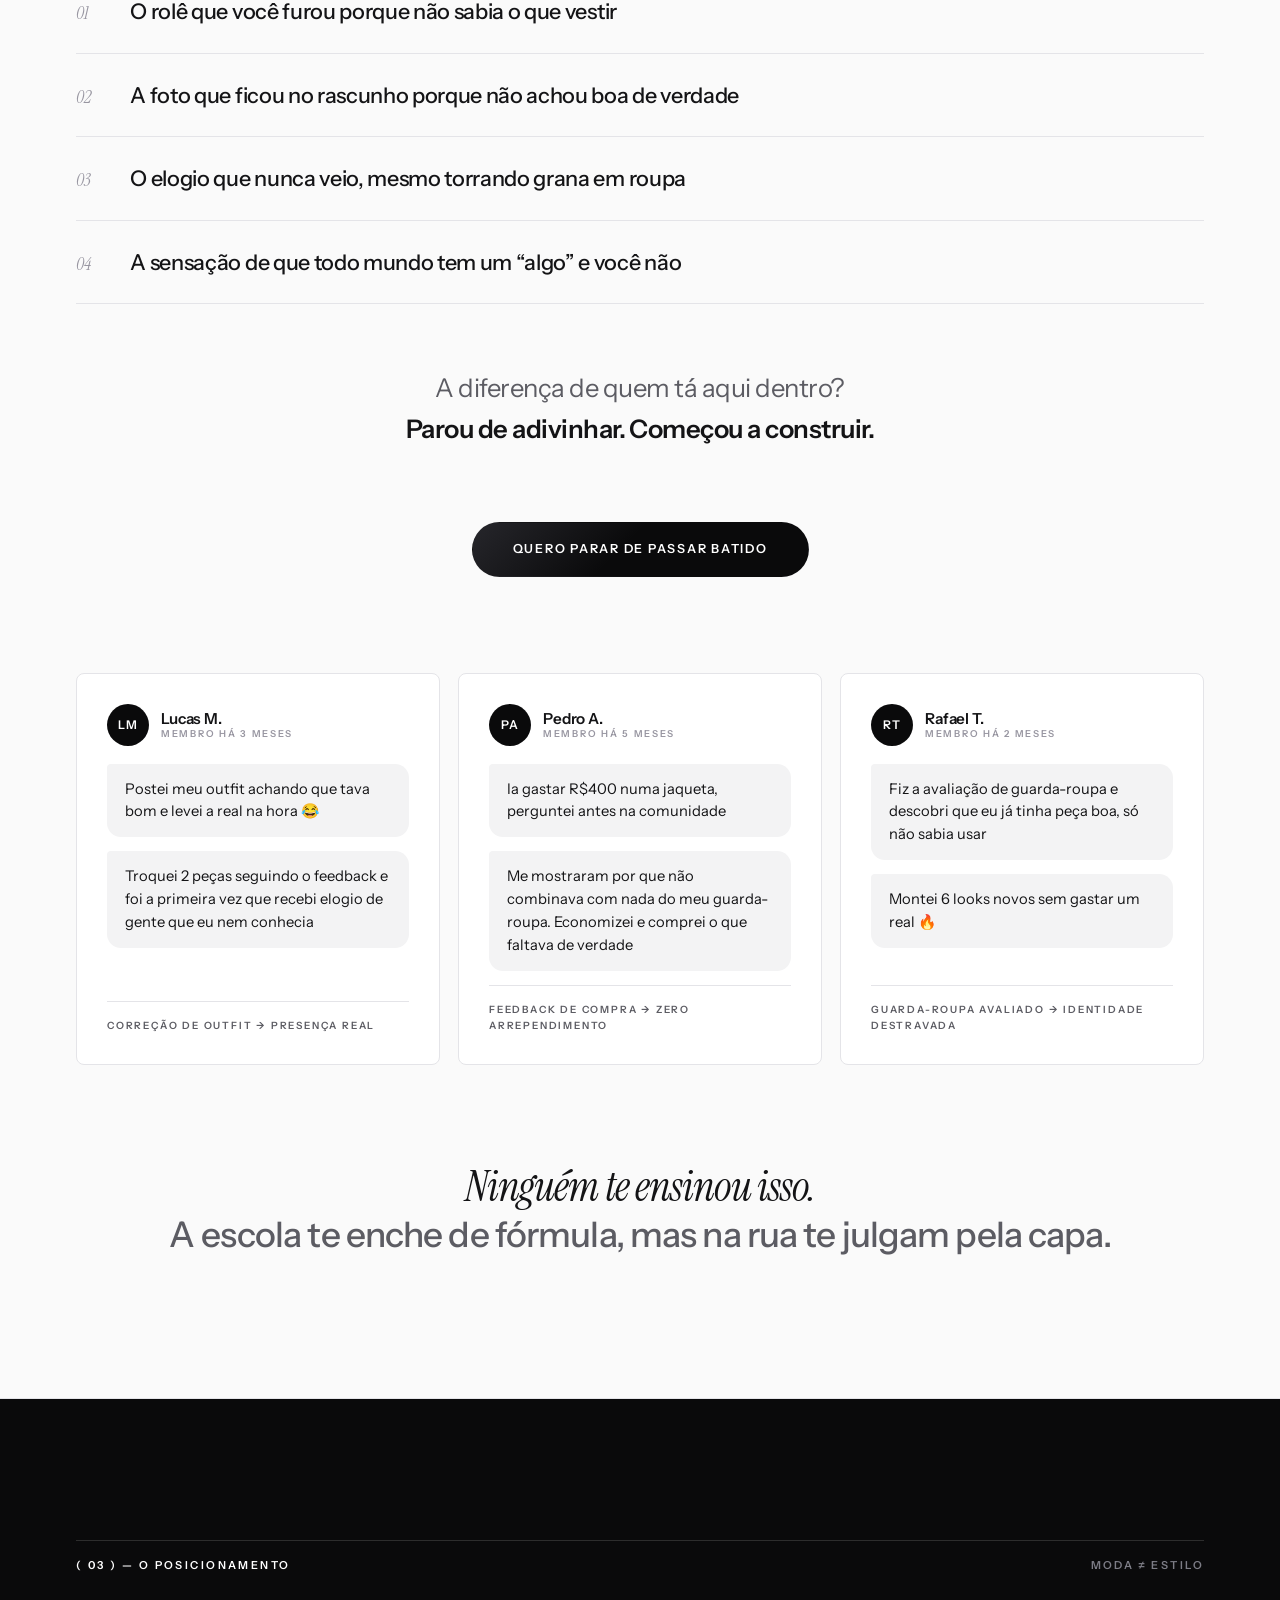
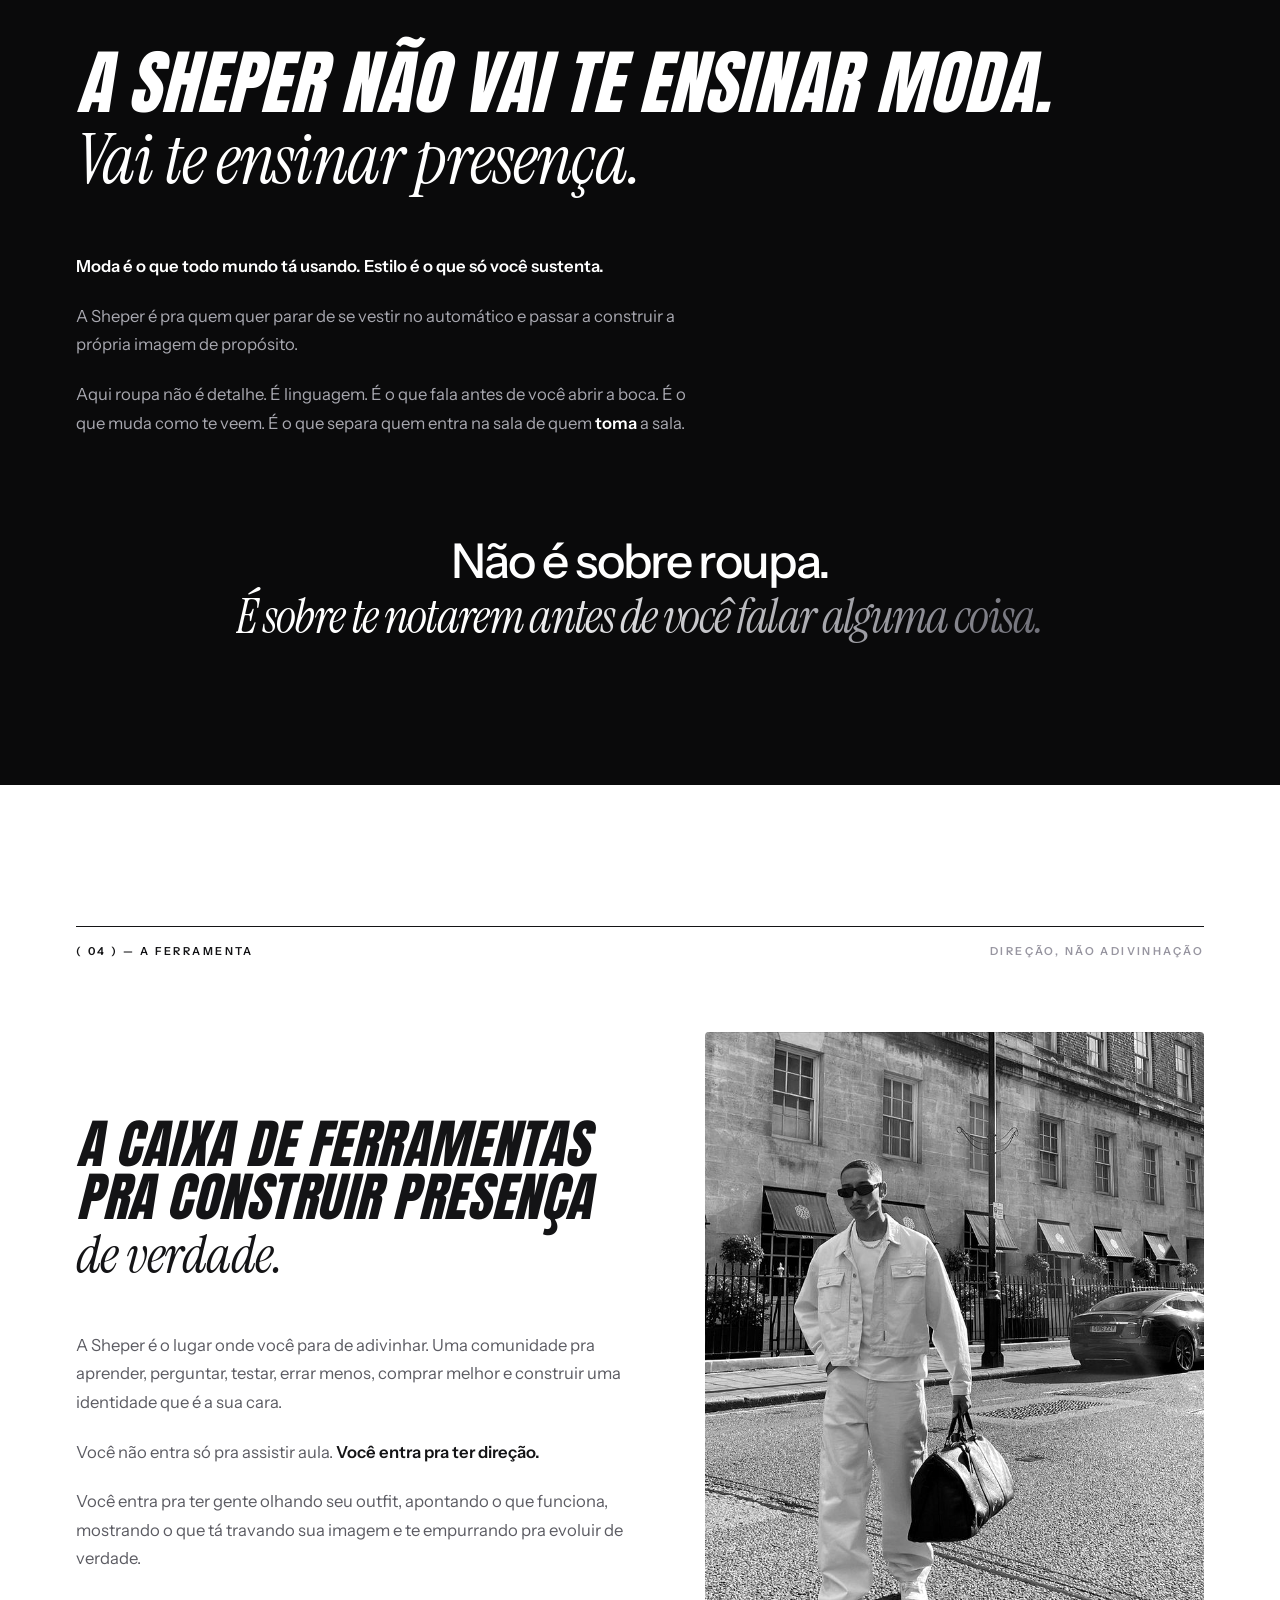
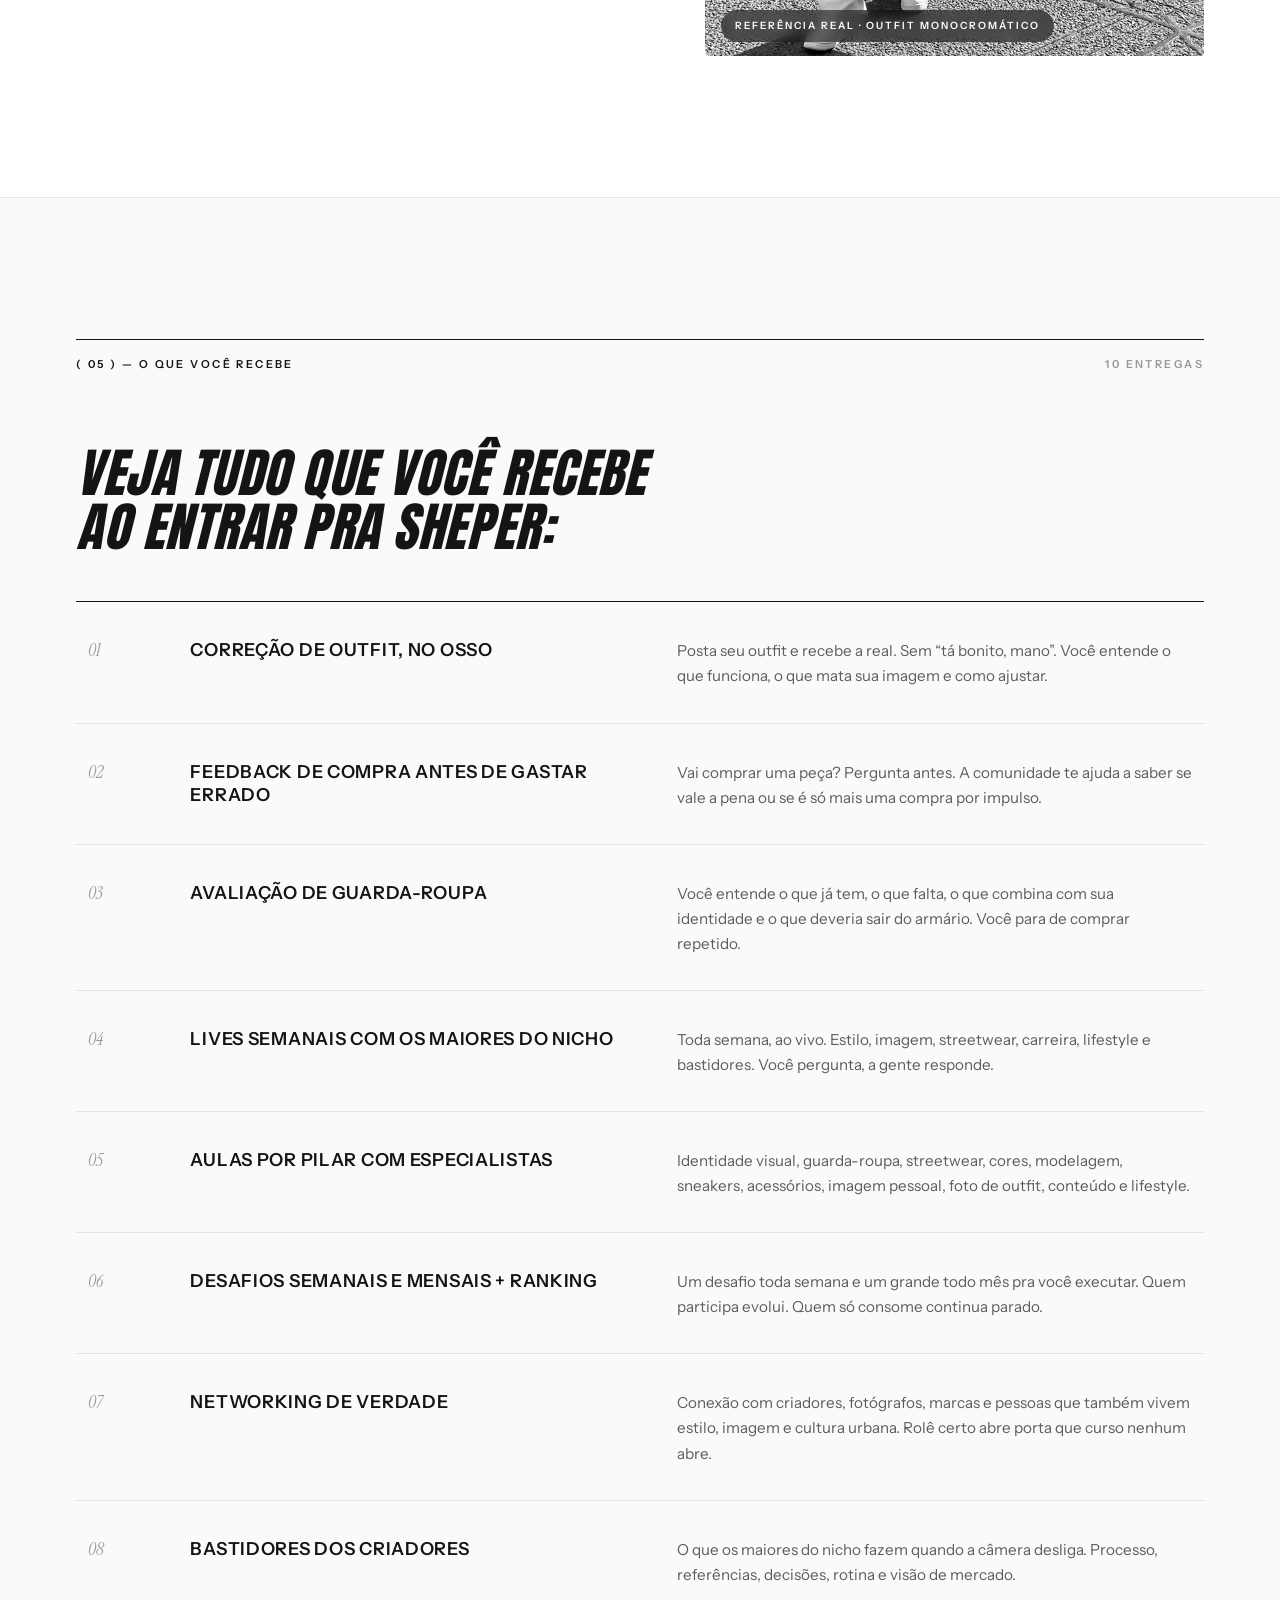
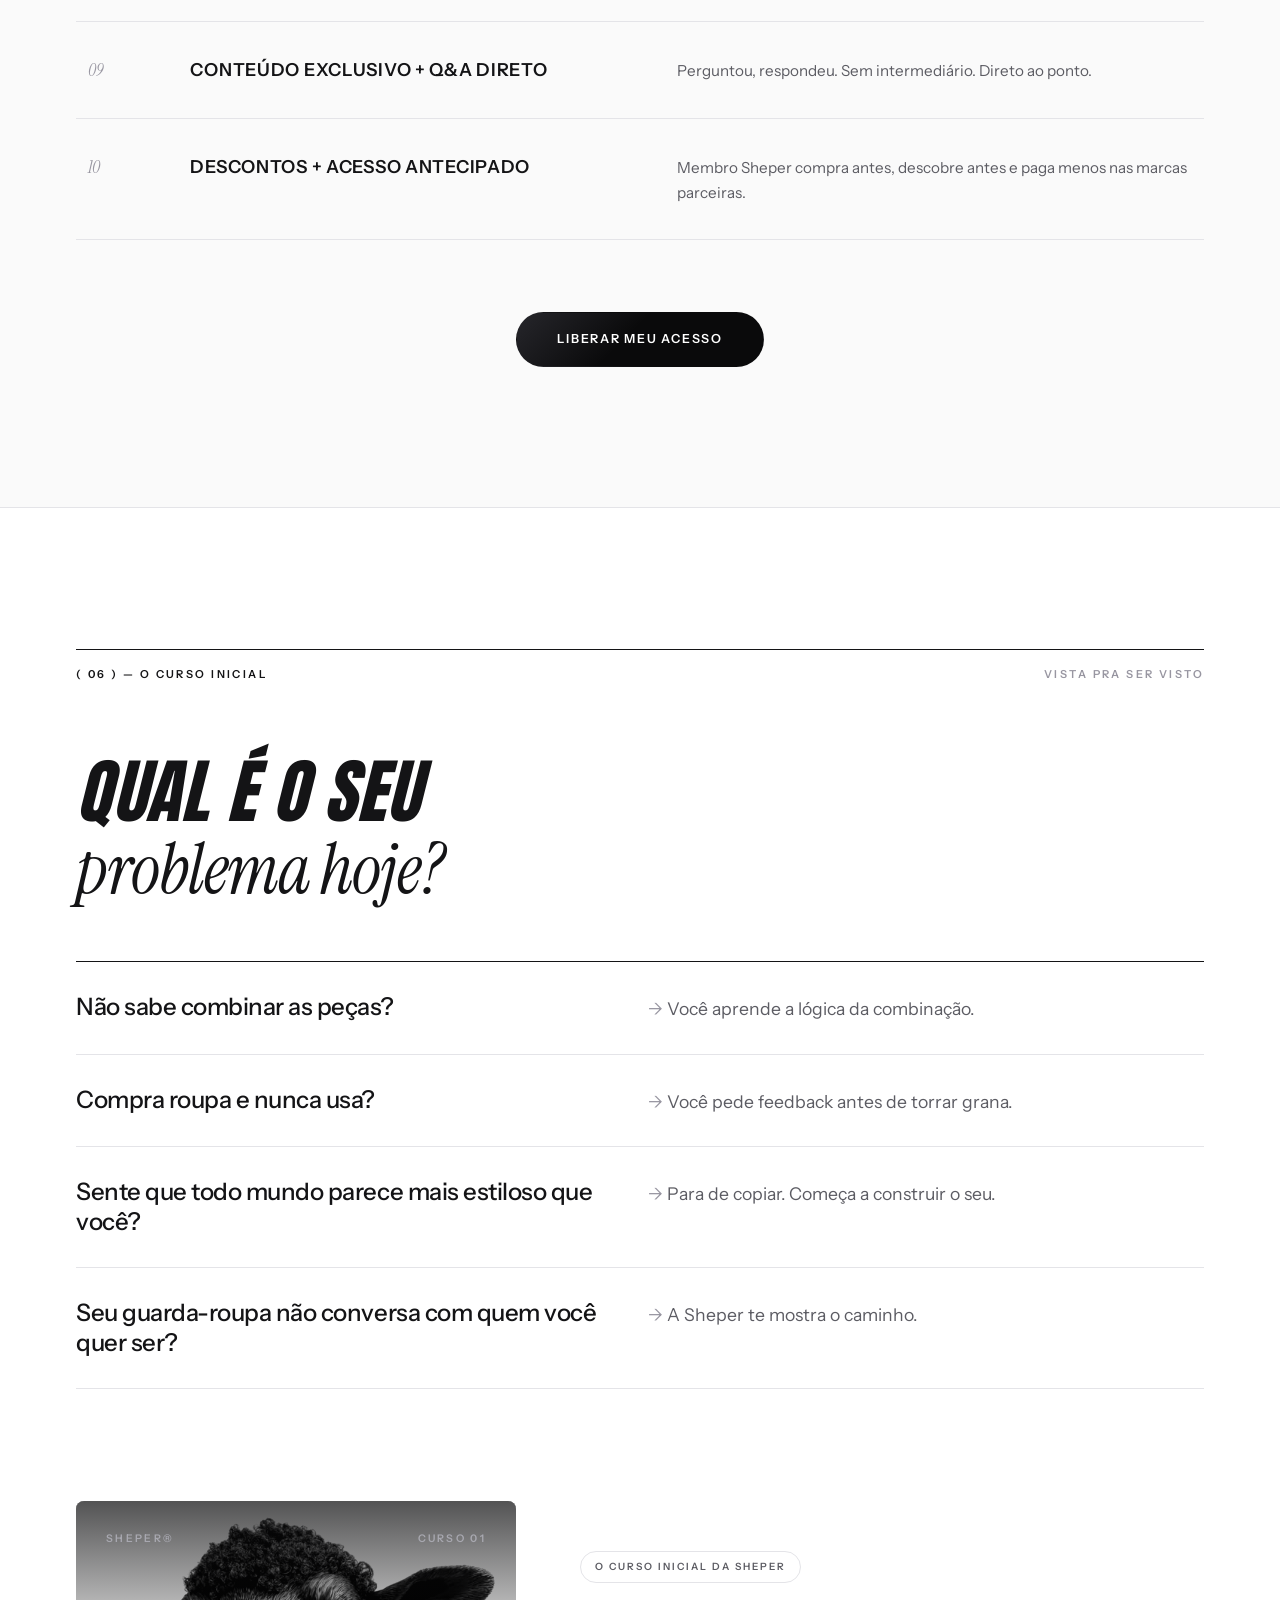
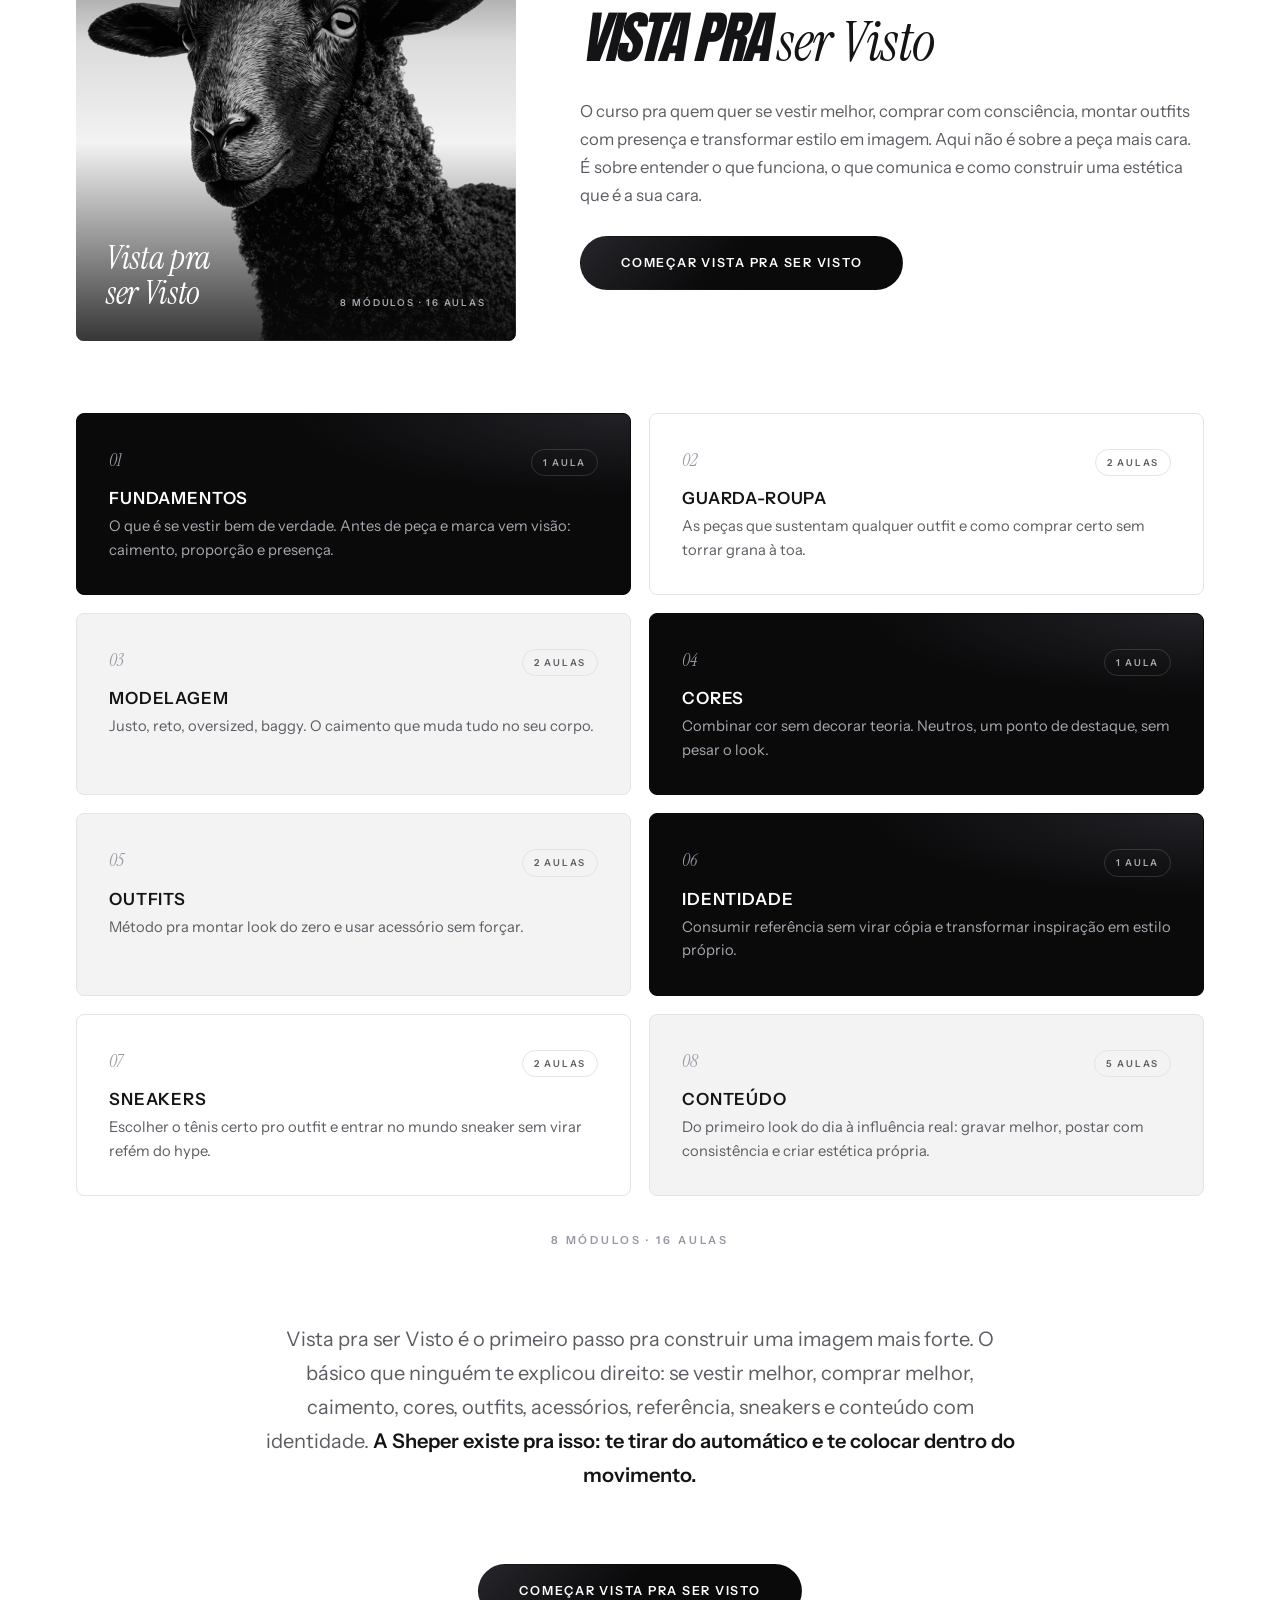
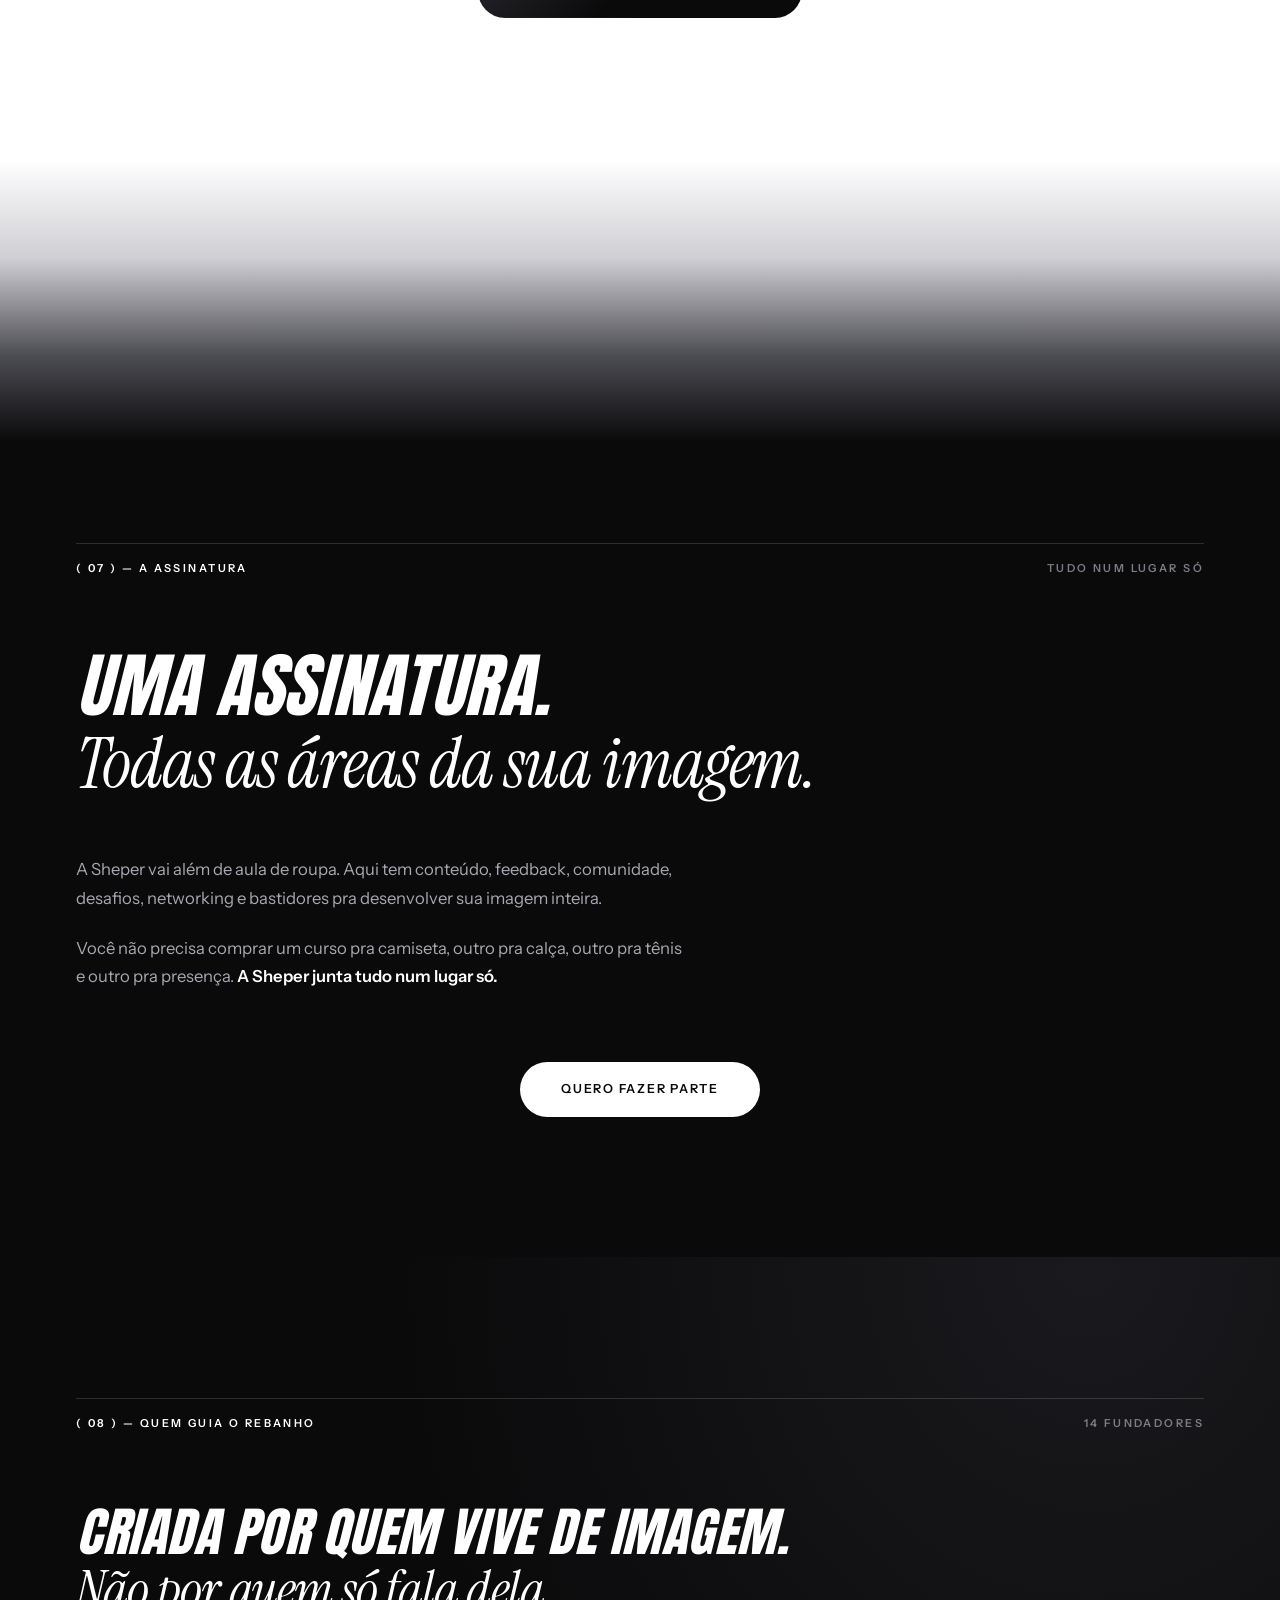
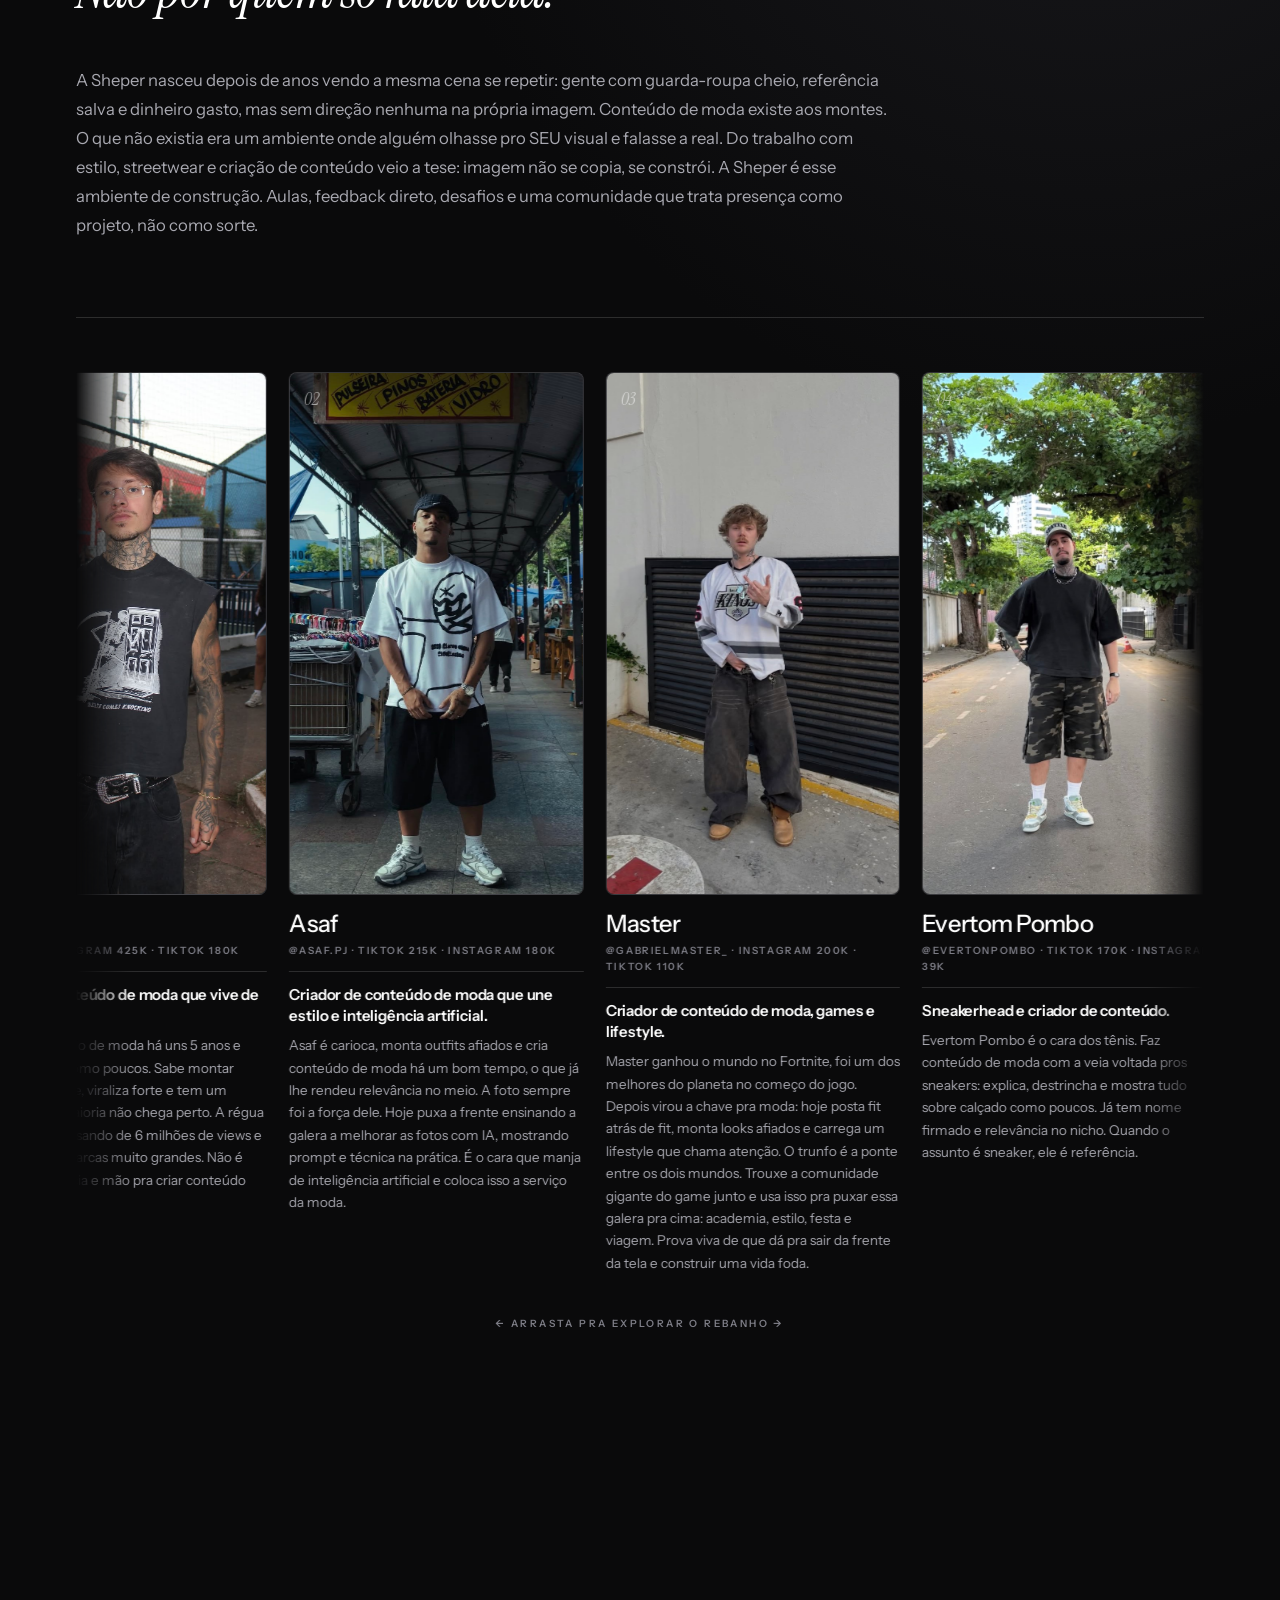
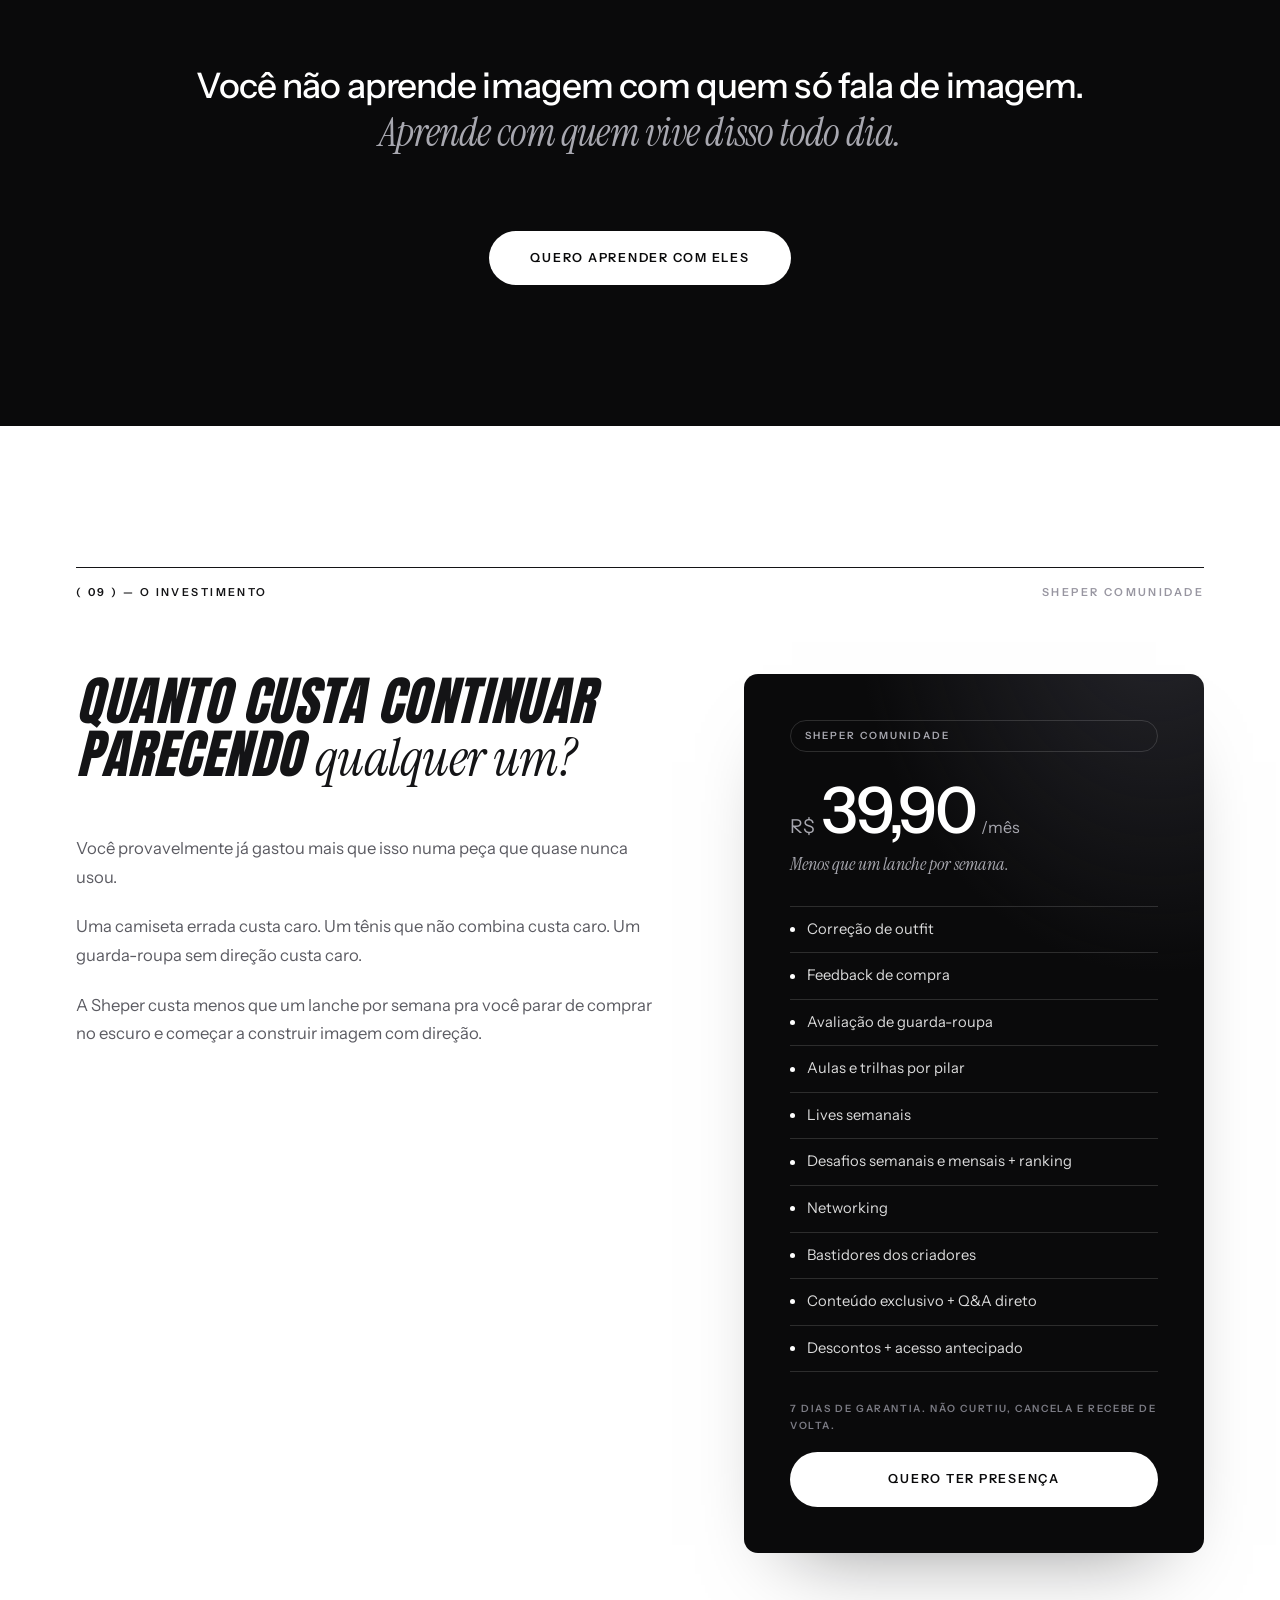
==== commit 22cc4e45: "feat: fonte Anton nas headlines + cleanup mobile (menos texto, mais respiro)" ====
--- a/index.html
+++ b/index.html
@@ -12,7 +12,7 @@
   <link rel="apple-touch-icon" href="img/logo/apple-touch-icon.png" />
   <link rel="preconnect" href="https://fonts.googleapis.com" />
   <link rel="preconnect" href="https://fonts.gstatic.com" crossorigin />
-  <link href="https://fonts.googleapis.com/css2?family=Instrument+Sans:ital,wght@0,400;0,500;0,600;0,700;1,400;1,700&family=Instrument+Serif:ital@0;1&display=swap" rel="stylesheet" />
+  <link href="https://fonts.googleapis.com/css2?family=Anton&family=Instrument+Sans:ital,wght@0,400;0,500;0,600;0,700;1,400;1,700&family=Instrument+Serif:ital@0;1&display=swap" rel="stylesheet" />
   <link rel="stylesheet" href="css/styles.css" />
 </head>
 <body>
--- a/css/styles.css
+++ b/css/styles.css
@@ -21,6 +21,7 @@
 
   --font-sans: "Instrument Sans", "Helvetica Neue", Arial, sans-serif;
   --font-serif: "Instrument Serif", Georgia, serif;
+  --font-headline: "Anton", "Impact", sans-serif;
 
   --pad-section: clamp(84px, 11vw, 152px);
   --gutter: clamp(20px, 4.5vw, 56px);
@@ -155,9 +156,12 @@
 h2,
 h3,
 h4 {
-  font-weight: 500;
-  line-height: 1.04;
-  letter-spacing: -0.035em;
+  font-family: var(--font-headline);
+  font-weight: 400;
+  font-style: italic;
+  line-height: 1.02;
+  letter-spacing: 0.01em;
+  text-transform: uppercase;
 }
 
 h1 em,
@@ -169,6 +173,7 @@
   font-style: italic;
   font-weight: 400;
   letter-spacing: -0.015em;
+  text-transform: none;
 }
 
 .title-xl {
@@ -410,14 +415,9 @@
   position: relative;
   z-index: 2;
   display: flex;
+  justify-content: center;
   align-items: center;
   width: 100%;
-}
-
-/* espaço reservado pro rebanho à direita */
-.hero-container::after {
-  content: "";
-  flex: 0 0 clamp(150px, 23vw, 340px);
 }
 
 .hero-center {
@@ -442,17 +442,21 @@
 }
 
 .hero-title {
+  font-family: var(--font-headline);
   font-size: clamp(2.9rem, 6.6vw, 5.4rem);
-  font-weight: 700;
+  font-weight: 400;
   font-style: italic;
-  letter-spacing: -0.045em;
+  letter-spacing: 0.01em;
   line-height: 0.99;
+  text-transform: uppercase;
 }
 
 .hero-title em {
+  font-family: var(--font-serif);
   font-weight: 400;
   font-size: 0.98em;
   color: var(--ink);
+  text-transform: none;
 }
 
 .hero-sub {
@@ -724,7 +728,11 @@
 }
 
 .study-card h3 {
+  font-family: var(--font-sans);
+  font-style: normal;
+  text-transform: none;
   font-size: clamp(1.25rem, 1.7vw, 1.5rem);
+  font-weight: 600;
   letter-spacing: -0.025em;
   line-height: 1.15;
 }
@@ -1066,6 +1074,9 @@
 }
 
 .benefit-row h3 {
+  font-family: var(--font-sans);
+  font-style: normal;
+  text-transform: uppercase;
   font-size: clamp(1rem, 1.4vw, 1.15rem);
   font-weight: 600;
   letter-spacing: 0.04em;
@@ -1278,6 +1289,9 @@
 }
 
 .module-card h4 {
+  font-family: var(--font-sans);
+  font-style: normal;
+  text-transform: uppercase;
   font-size: 1.05rem;
   font-weight: 600;
   letter-spacing: 0.05em;
@@ -1450,6 +1464,9 @@
 }
 
 .fm-name {
+  font-family: var(--font-sans);
+  font-style: normal;
+  text-transform: none;
   font-size: 1.5rem;
   font-weight: 500;
   letter-spacing: -0.03em;
@@ -1691,6 +1708,9 @@
 }
 
 .community-card h3 {
+  font-family: var(--font-sans);
+  font-style: normal;
+  text-transform: uppercase;
   font-size: 1rem;
   font-weight: 600;
   letter-spacing: 0.05em;
@@ -1923,10 +1943,6 @@
     padding-bottom: 0;
   }
 
-  .hero-container::after {
-    display: none;
-  }
-
   .hero-trail {
     display: none;
   }
@@ -2108,3 +2124,114 @@
     gap: 14px;
   }
 }
+
+/* ==========================================================================
+   MOBILE CLEANUP — menos texto, mais respiro
+   ========================================================================== */
+@media (max-width: 768px) {
+
+  /* ---------- Geral: reduz padding entre seções ---------- */
+  :root {
+    --pad-section: clamp(56px, 9vw, 96px);
+  }
+
+  /* ---------- Prosa/parágrafos secundários: sumir ---------- */
+
+  /* Seção "O Diagnóstico" — esconde a lista de dores e a frase final */
+  .pain-list,
+  .list-label,
+  .diff-line,
+  .closing-line {
+    display: none;
+  }
+
+  /* Seção "O Posicionamento" — esconde o prose longo, deixa só headline + quote */
+  #virada .prose {
+    display: none;
+  }
+
+  /* Seção "A Ferramenta" — esconde o 3º parágrafo (excesso) */
+  .tools-layout .prose p:nth-child(3) {
+    display: none;
+  }
+
+  /* Seção "O que você recebe" — esconde as descrições dos benefícios, deixa só o título */
+  .benefit-row p {
+    display: none;
+  }
+
+  /* Seção curso — esconde módulos e parágrafo final longo */
+  .course-position {
+    display: none;
+  }
+
+  .module-card p {
+    display: none;
+  }
+
+  /* Seção "Uma Assinatura" — esconde prose longo */
+  #assinatura .prose {
+    display: none;
+  }
+
+  /* Seção fundadores — esconde a intro longa */
+  .founders-intro {
+    display: none;
+  }
+
+  /* Seção "A Comunidade" — esconde intro e descrições dos cards */
+  .community-intro {
+    display: none;
+  }
+
+  .community-card p {
+    display: none;
+  }
+
+  /* Seção "O Investimento" — esconde o prose com os 3 parágrafos */
+  .pricing-copy .prose {
+    display: none;
+  }
+
+  /* Seção final — esconde o segundo parágrafo do prose */
+  .section-final .prose p:nth-child(2) {
+    display: none;
+  }
+
+  /* DM cards — esconde a segunda bubble (mais longa) */
+  .dm-bubble:nth-child(3) {
+    display: none;
+  }
+
+  /* Study cards — esconde o parágrafo de contexto, mantém headline + punch */
+  .study-card > p:first-of-type {
+    display: none;
+  }
+
+  .study-source {
+    display: none;
+  }
+
+  /* ---------- Tipografia mobile mais compacta ---------- */
+  .prose {
+    font-size: 0.9rem;
+    line-height: 1.6;
+  }
+
+  .prose p + p {
+    margin-top: 0.7em;
+  }
+
+  /* FM bio mais compacta */
+  .fm-bio {
+    display: -webkit-box;
+    -webkit-line-clamp: 3;
+    -webkit-box-orient: vertical;
+    overflow: hidden;
+  }
+
+  /* benefit-row mais apertado sem o p */
+  .benefit-row {
+    padding-block: 16px;
+  }
+}
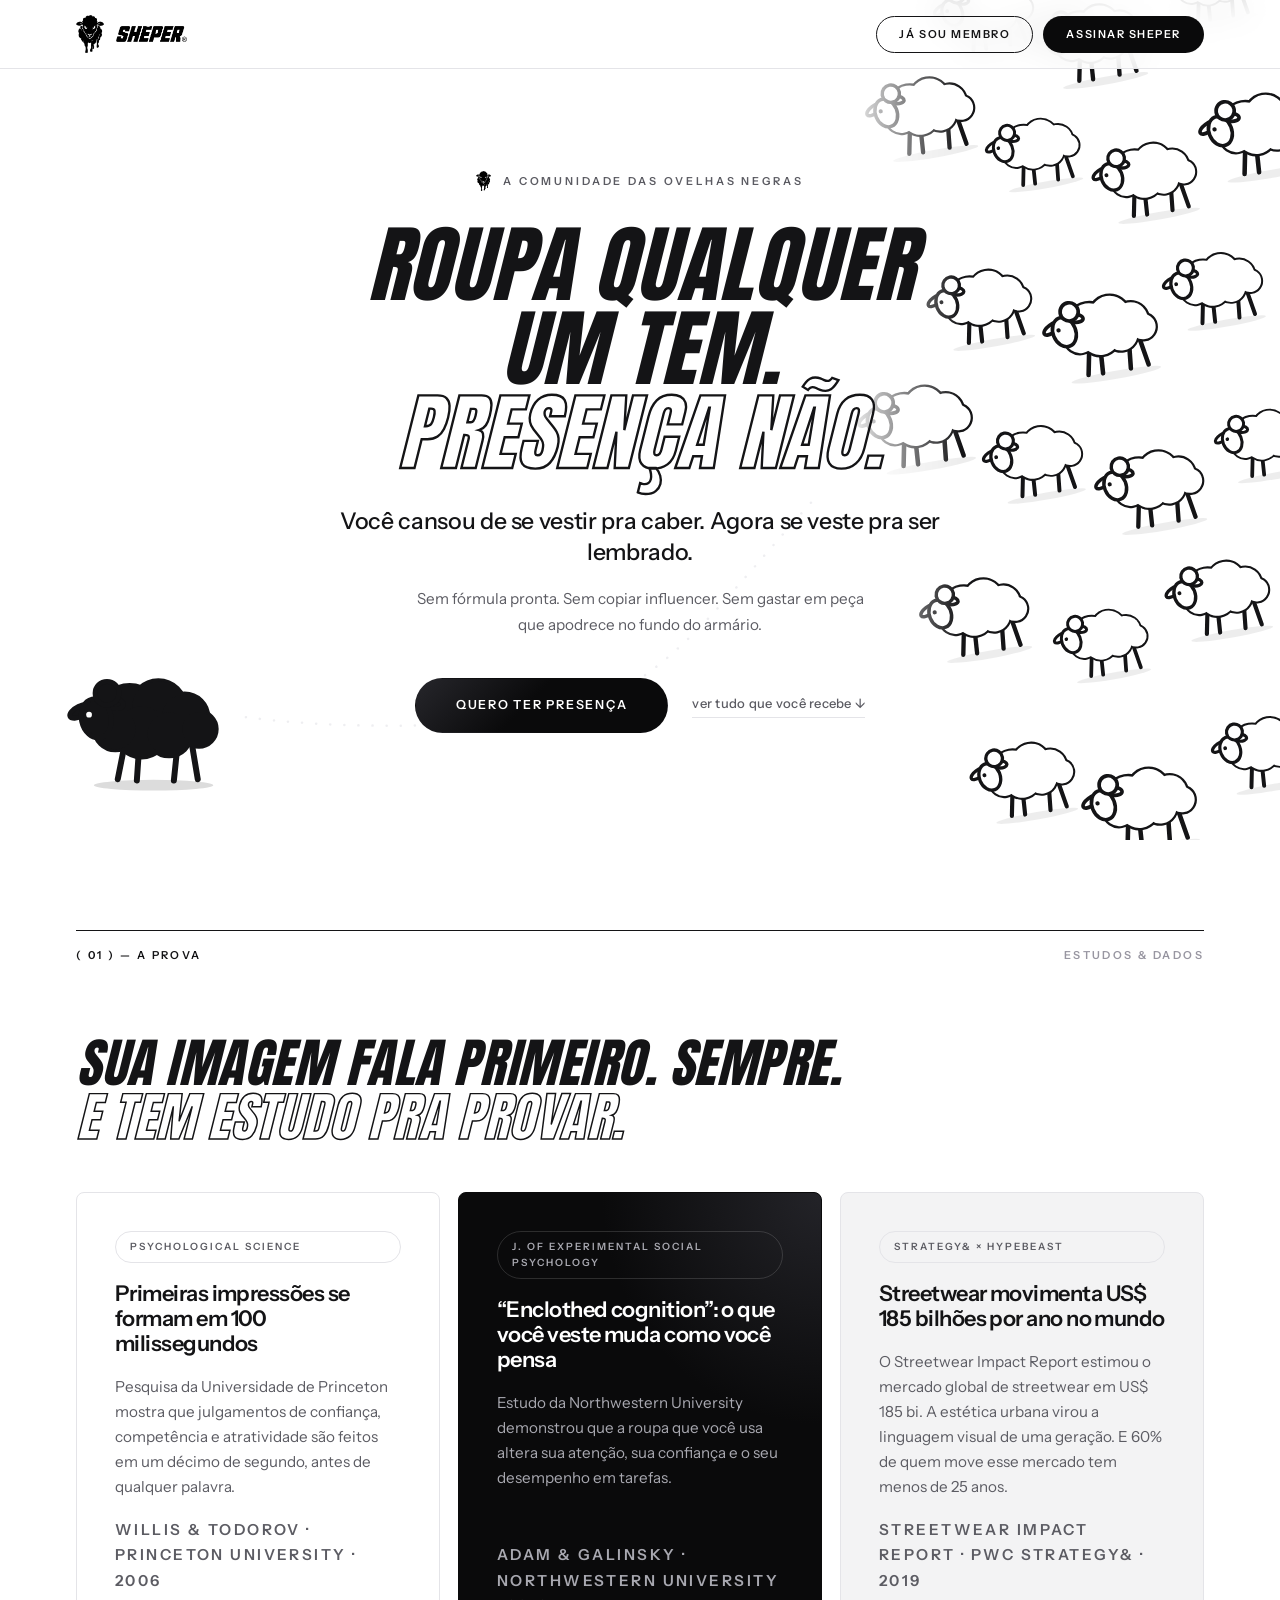
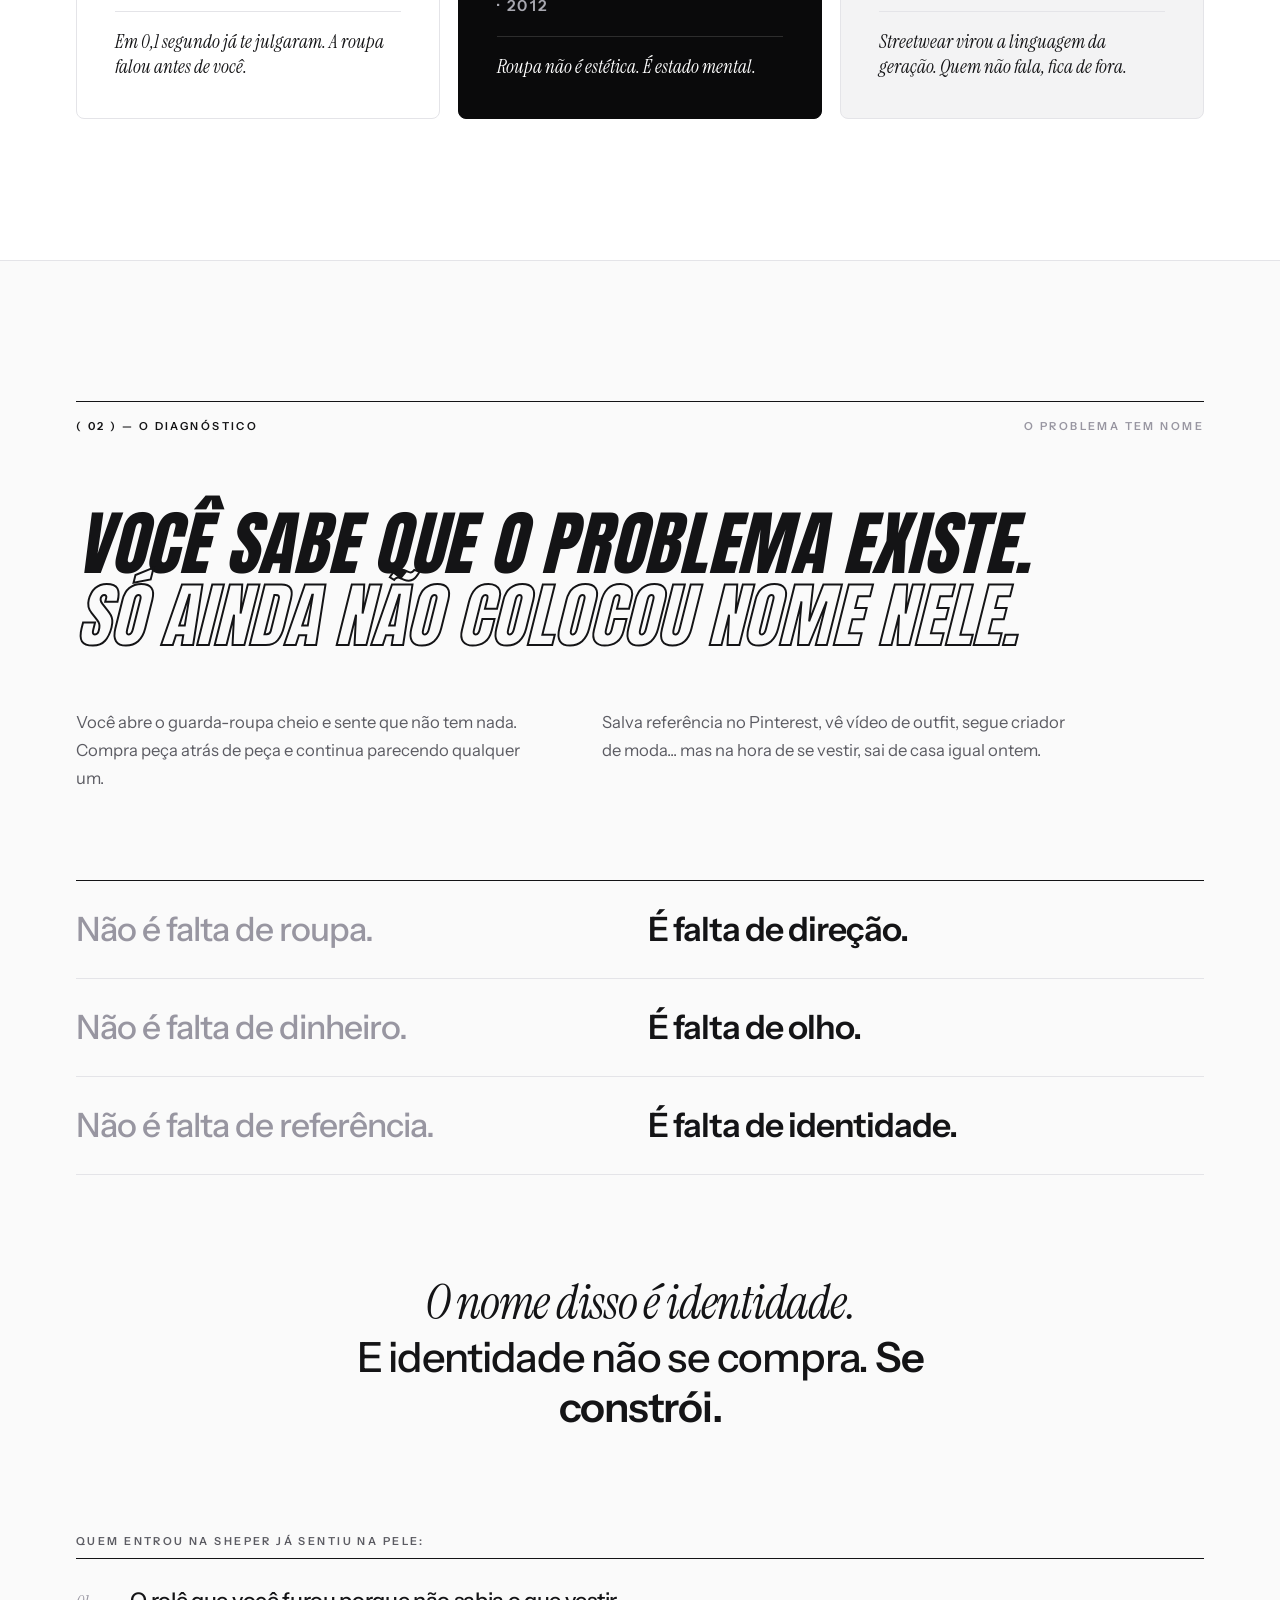
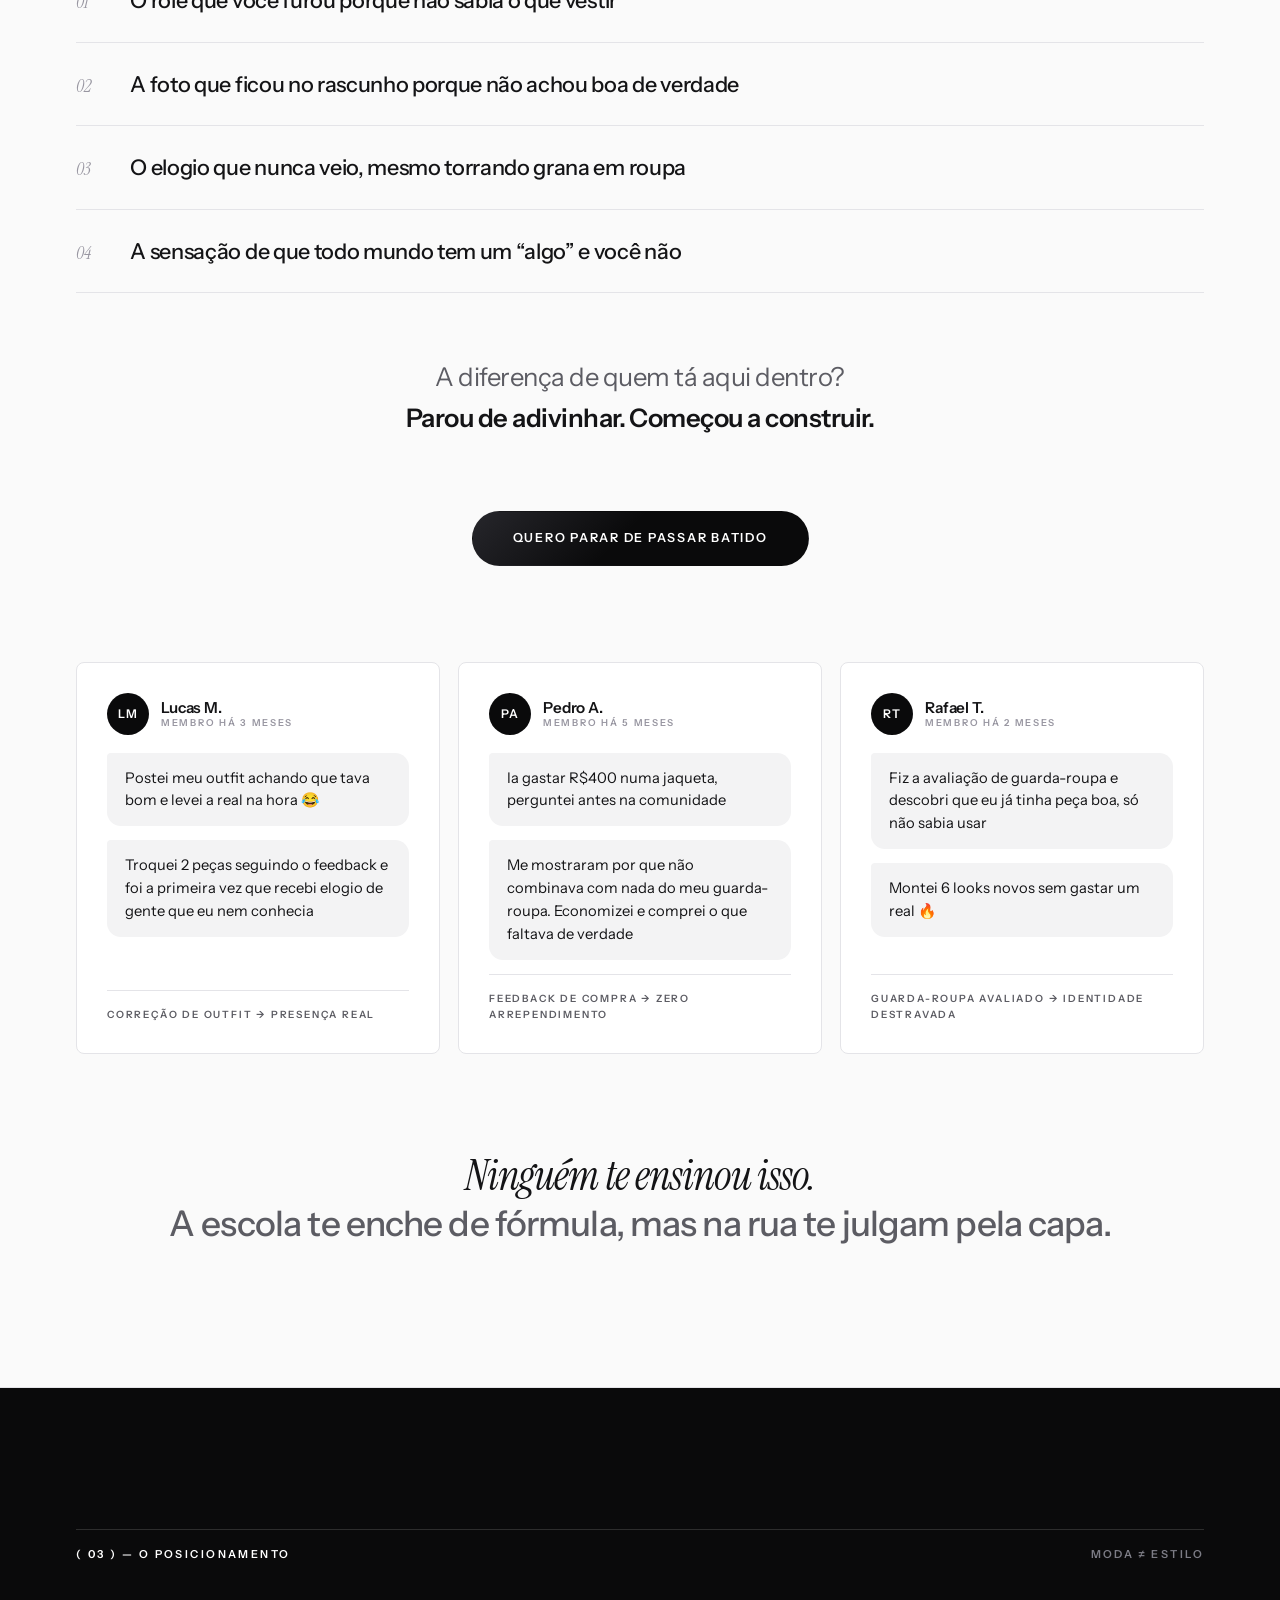
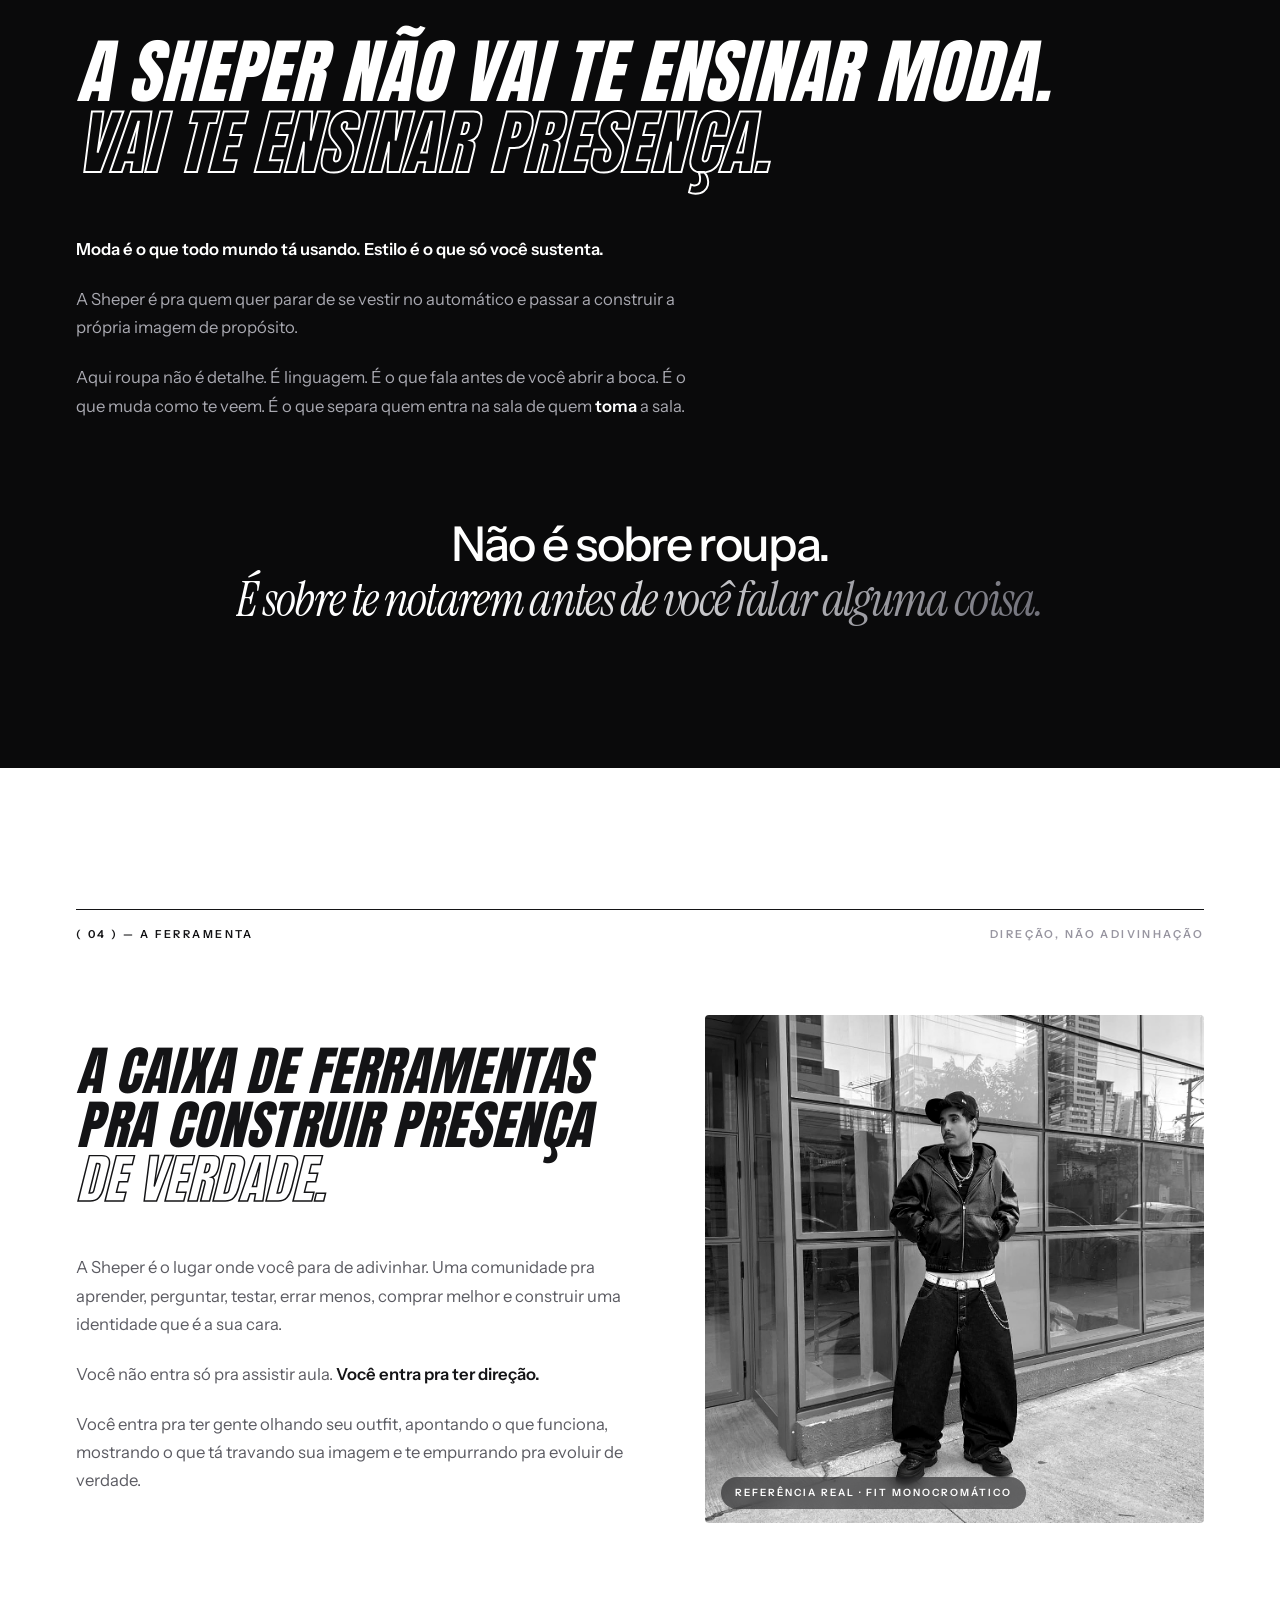
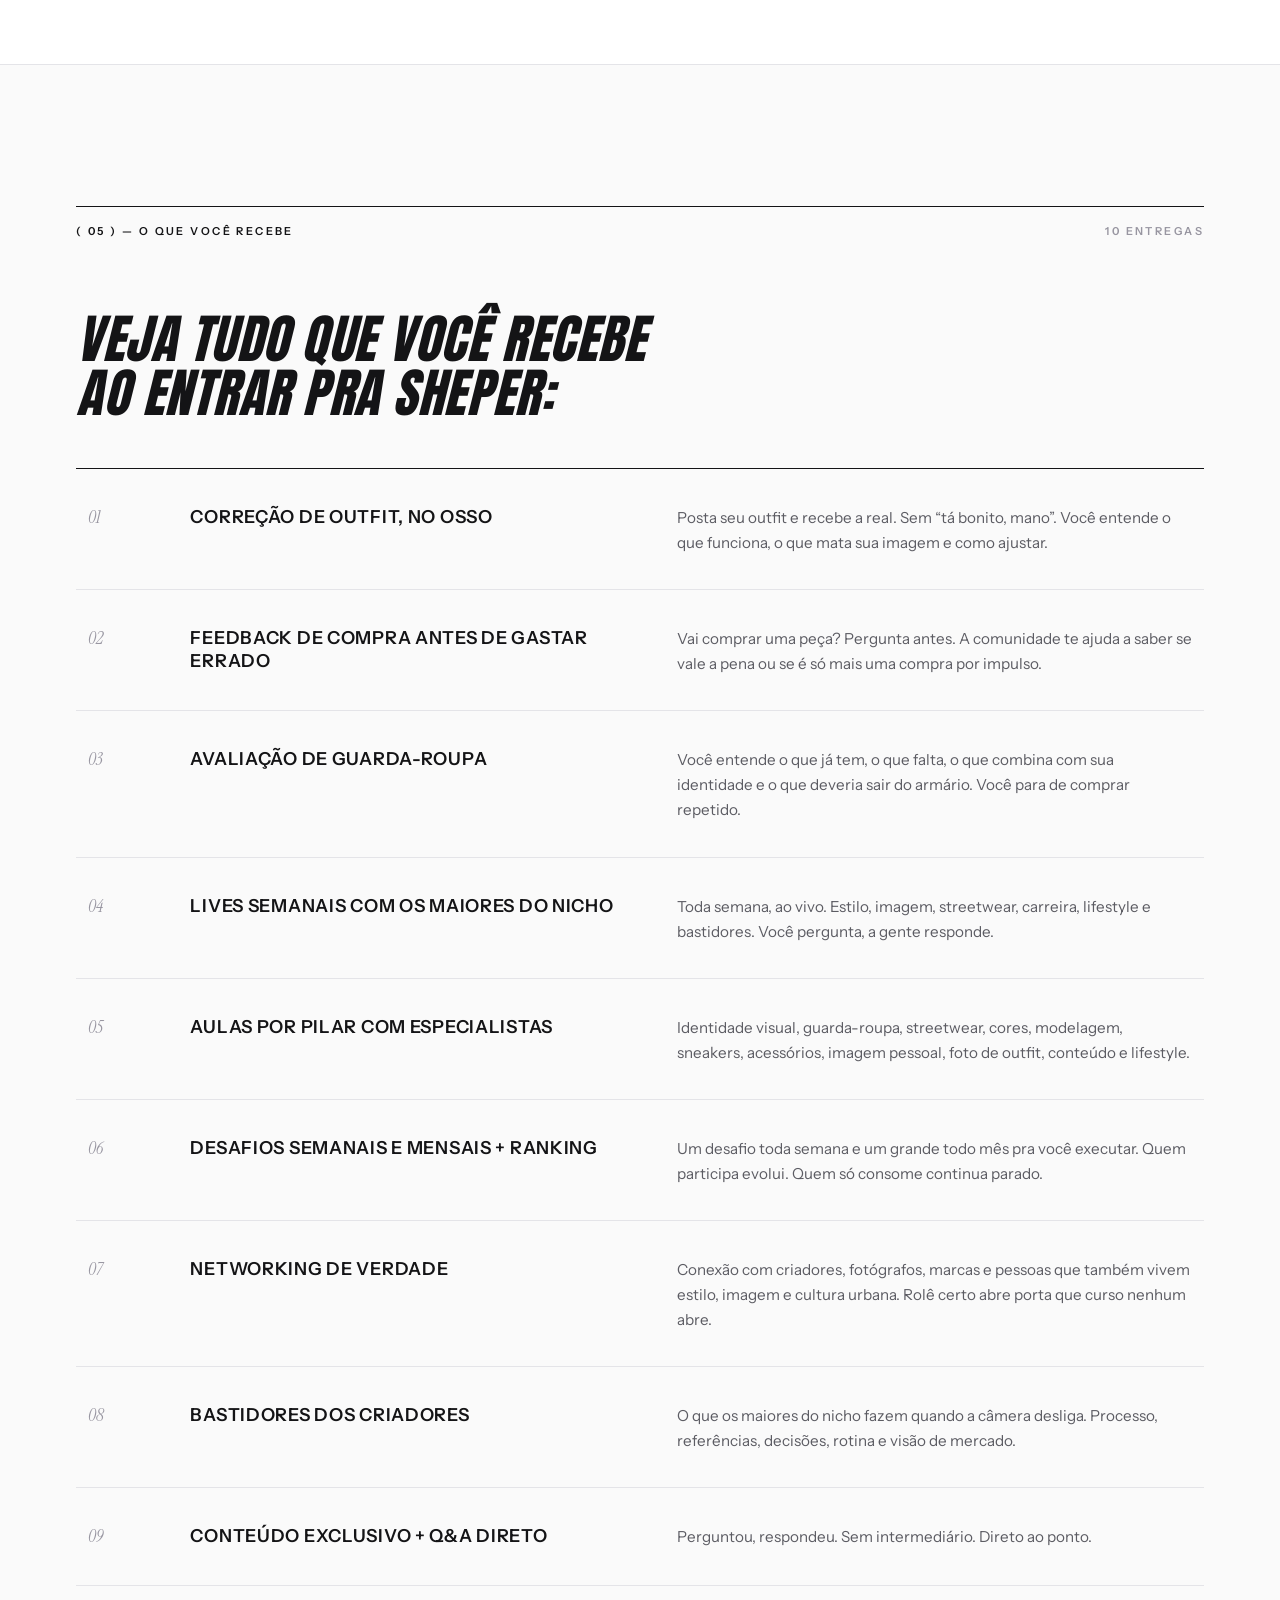
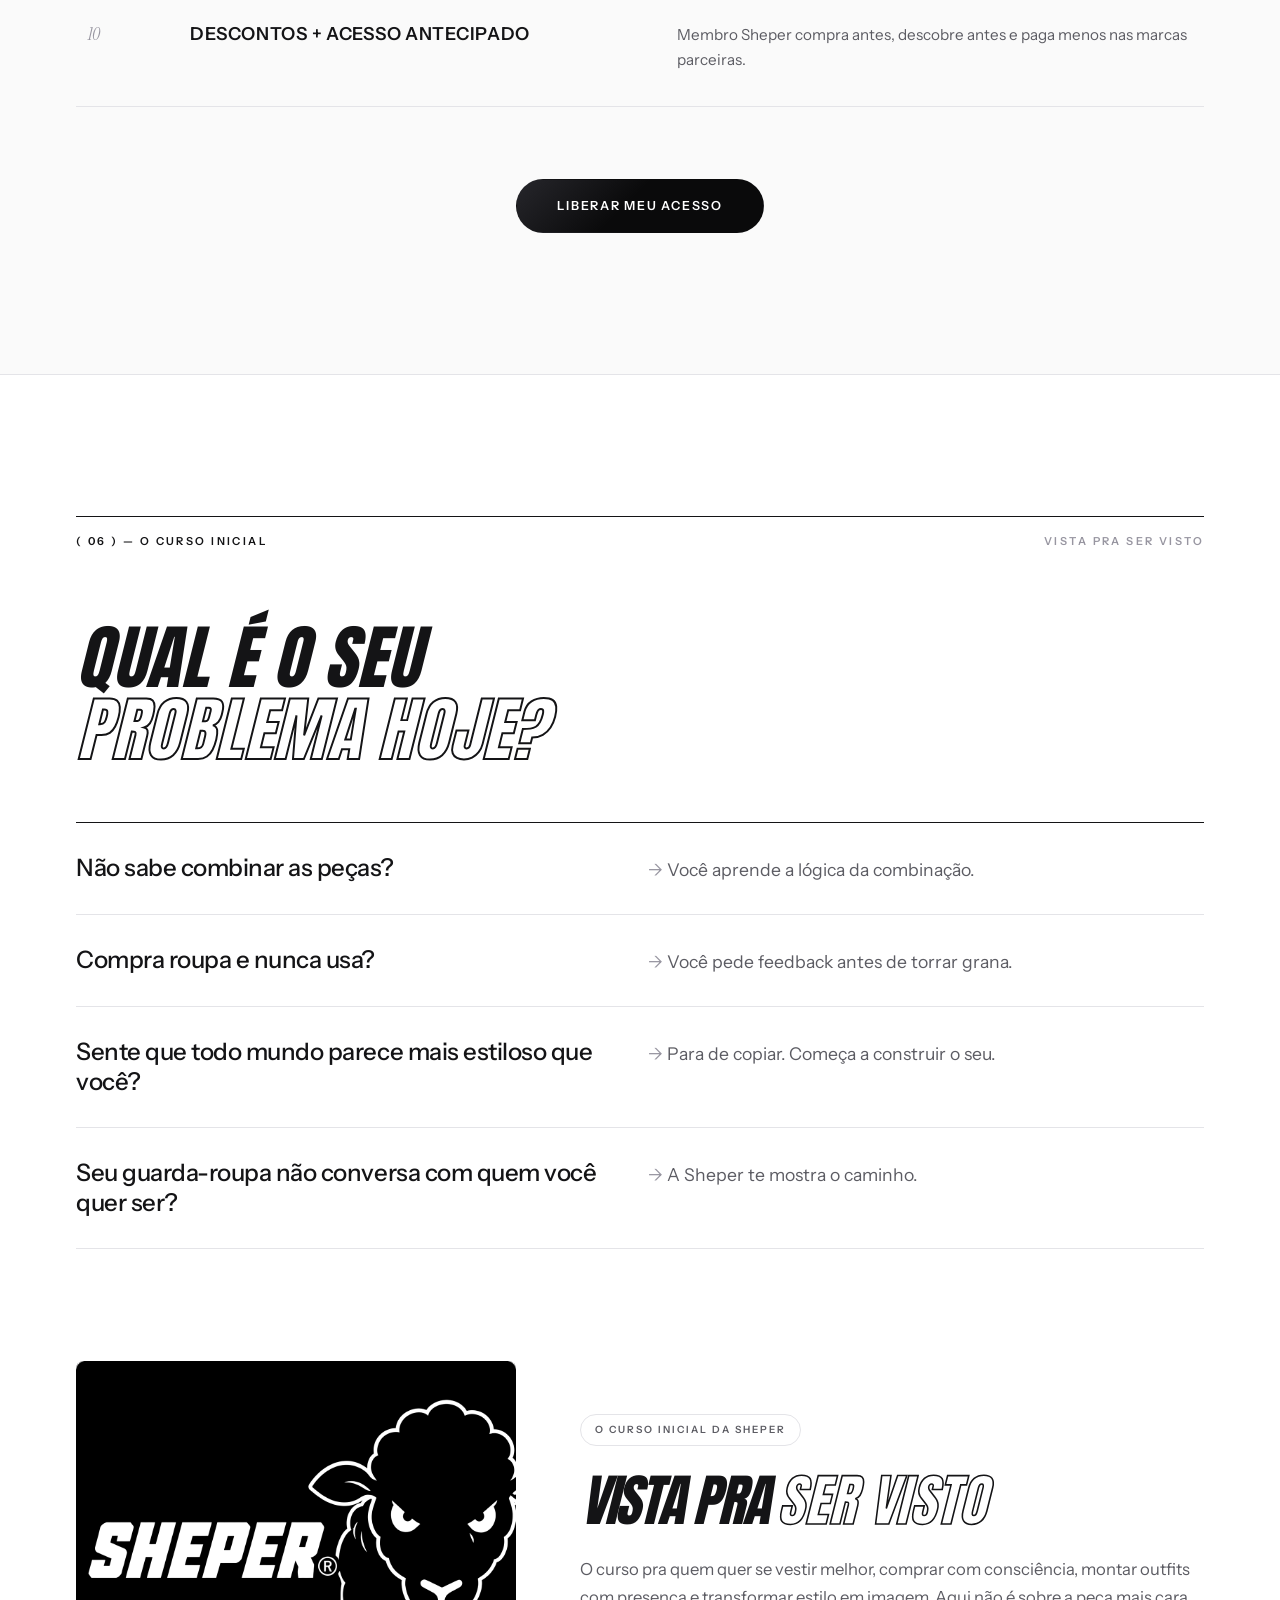
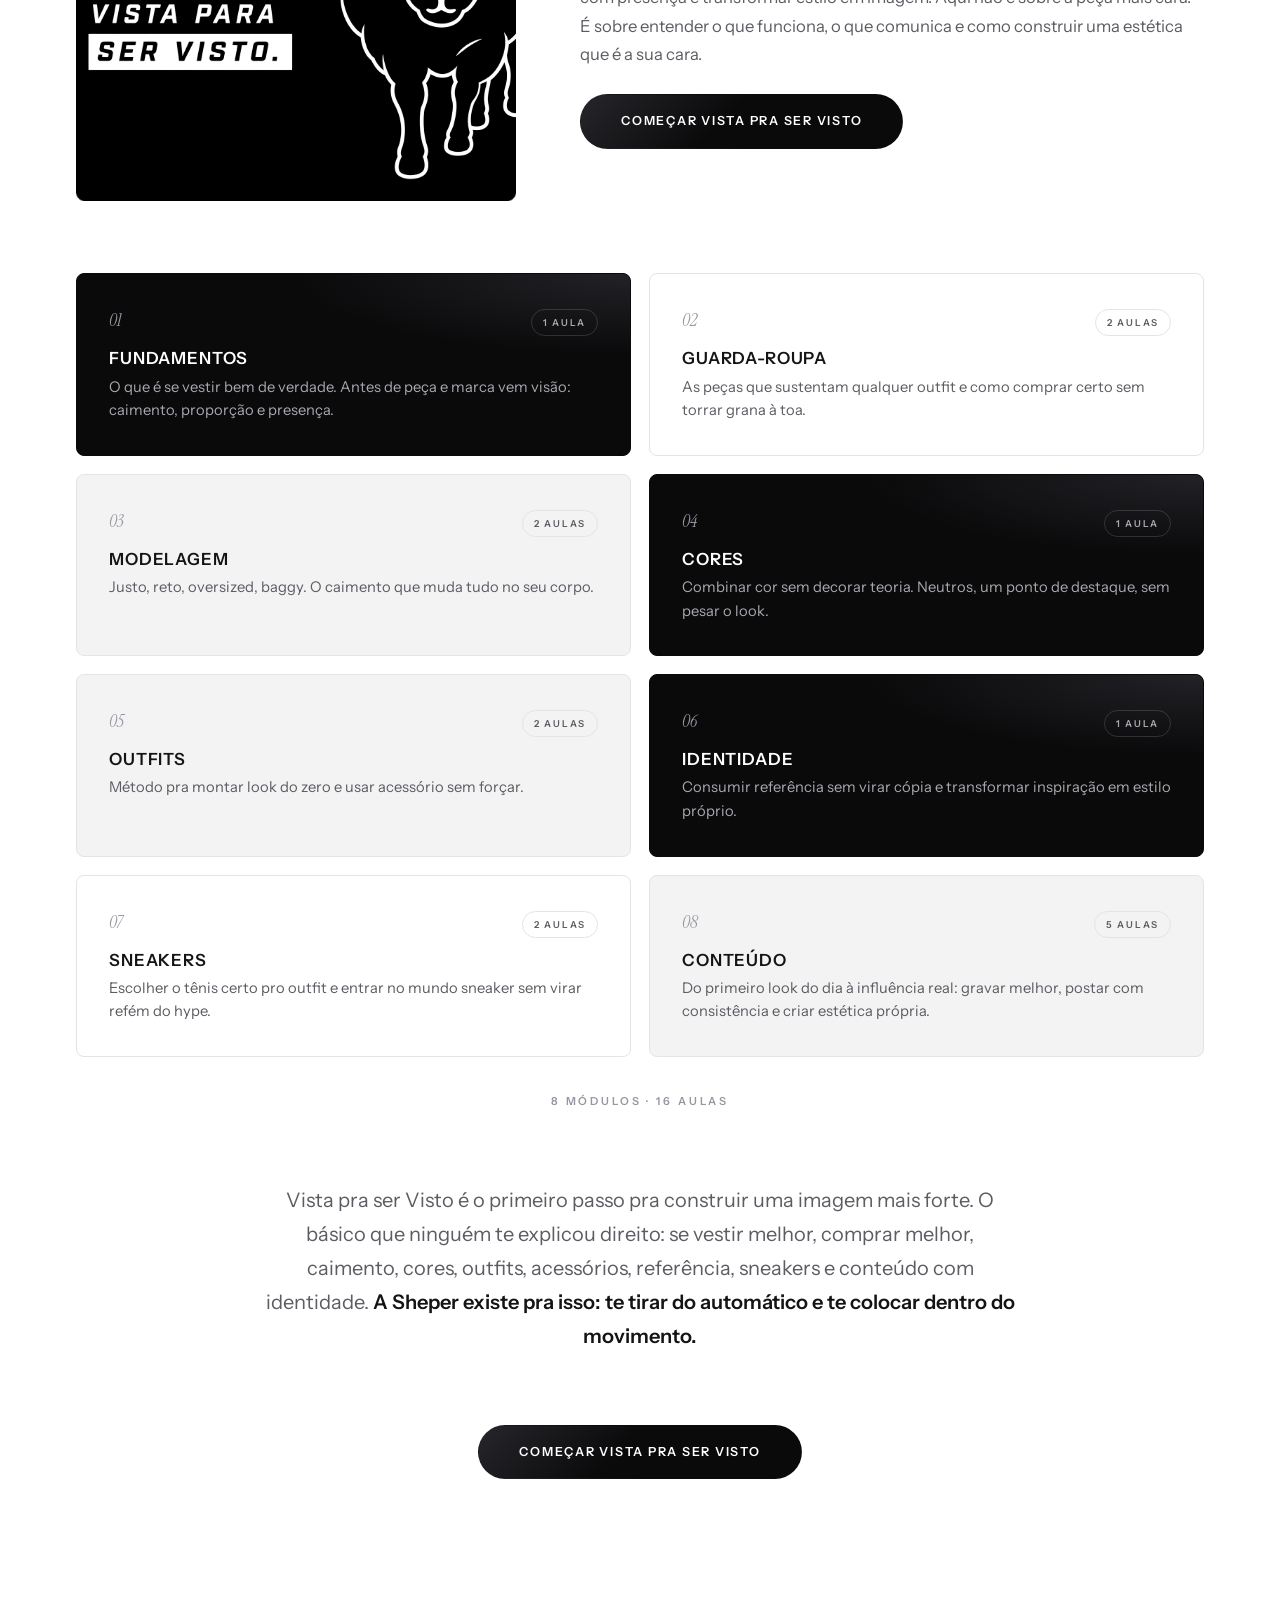
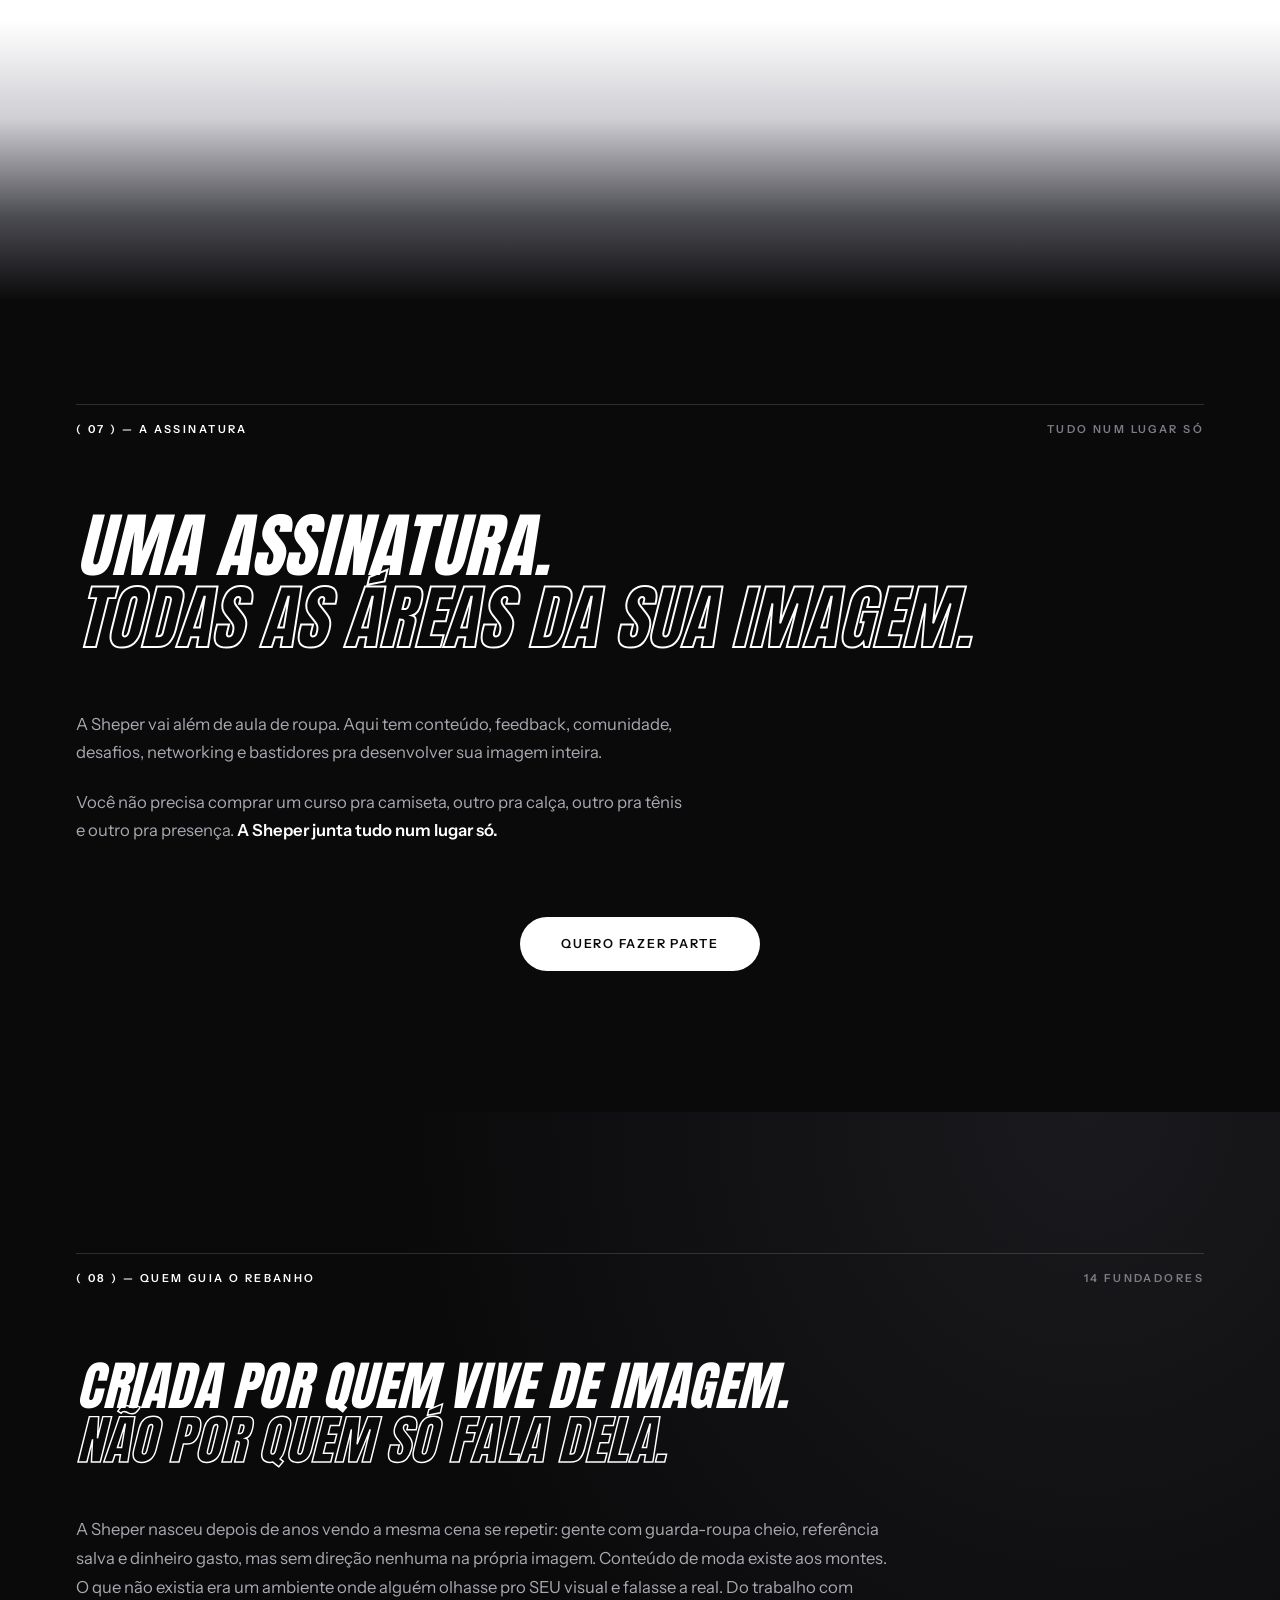
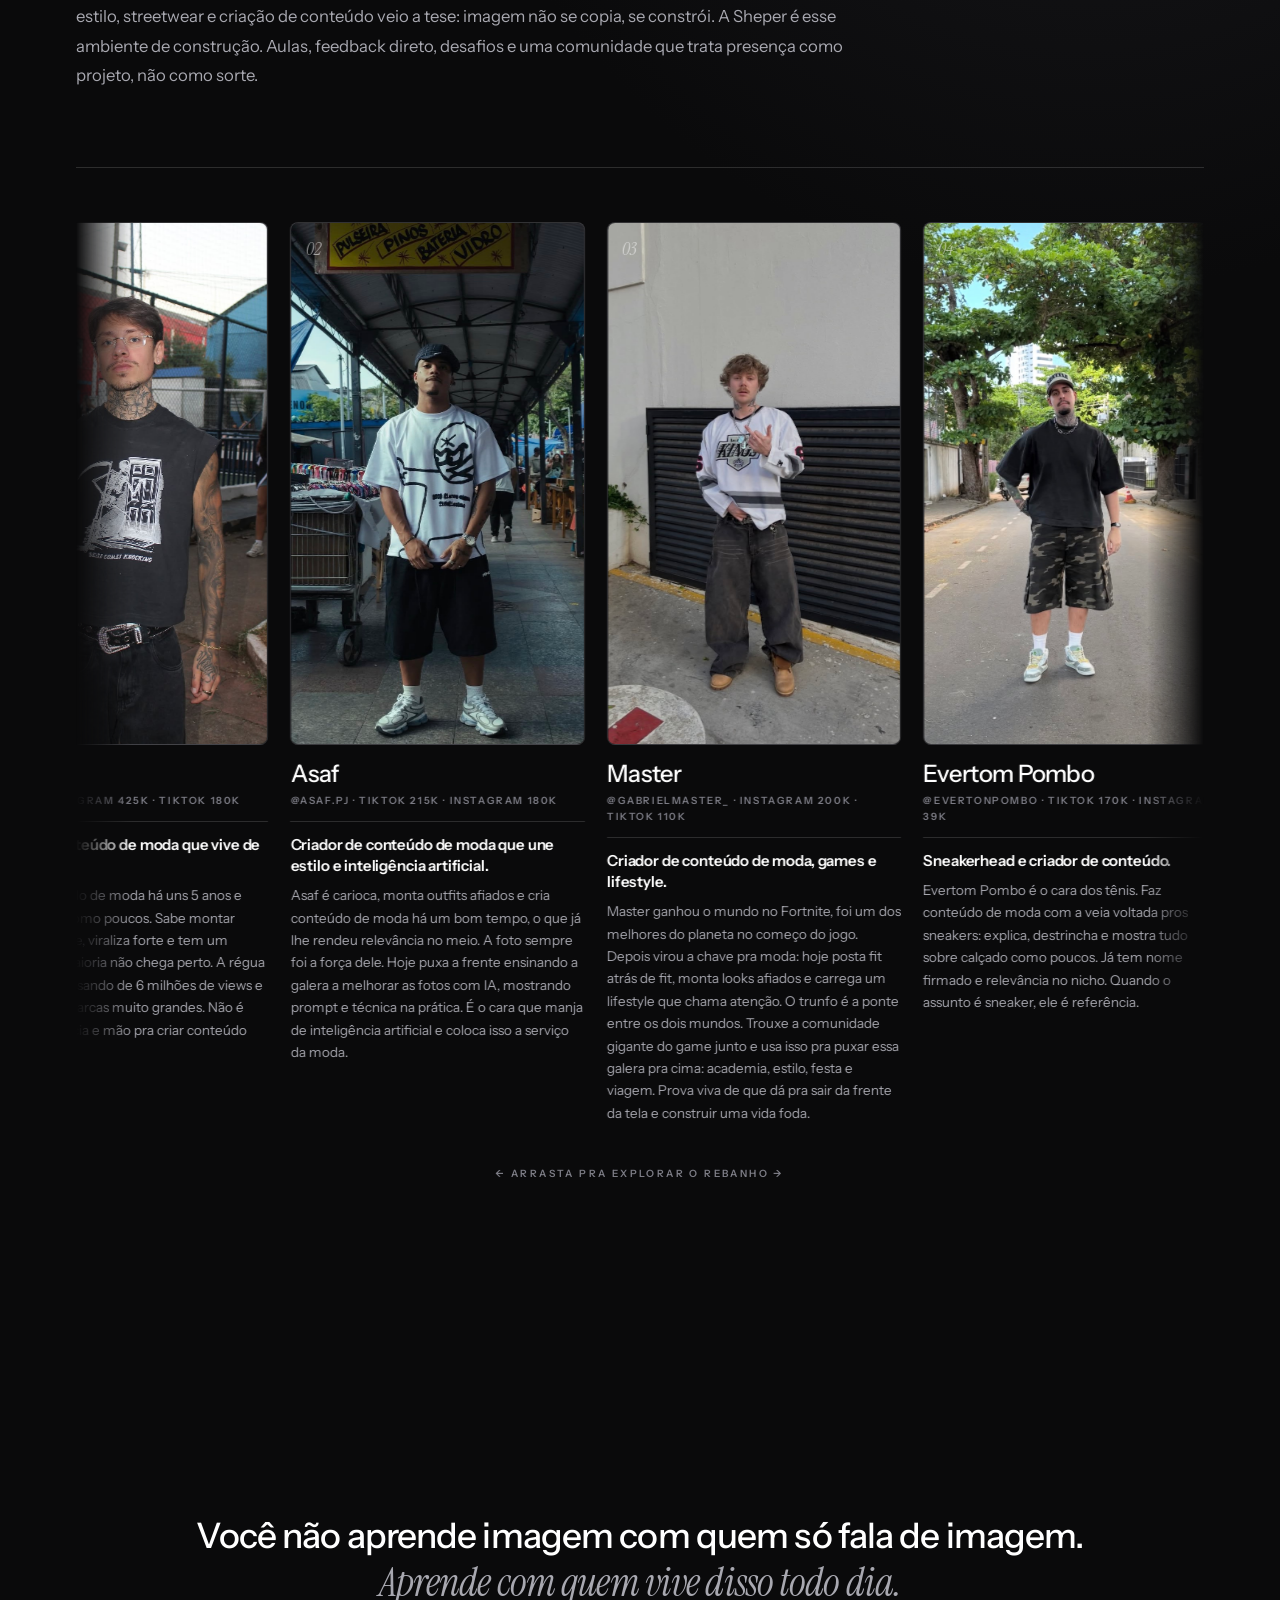
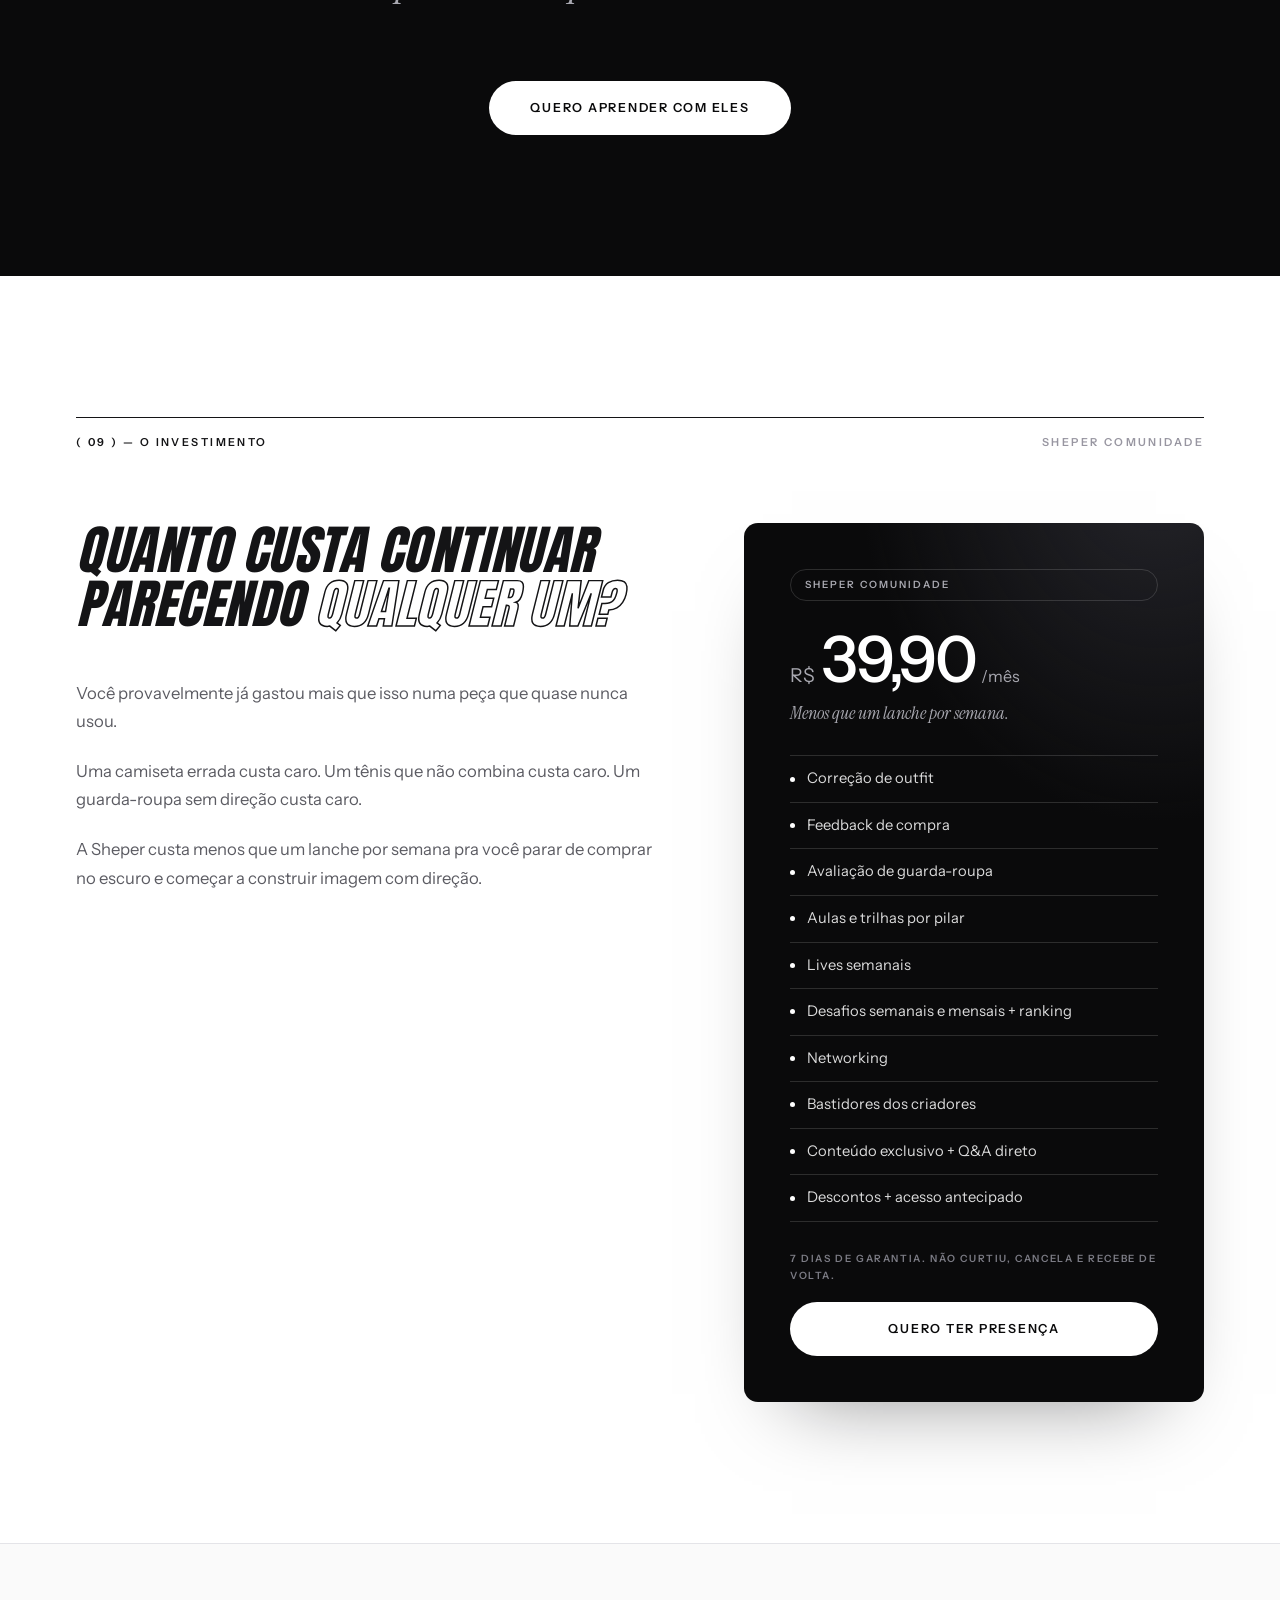
==== commit a3ed7985: "feat: capa oficial do Vista pra ser Visto + foto do Satiro na seção ferramenta - Capa do curso troca" ====
--- a/index.html
+++ b/index.html
@@ -279,12 +279,12 @@
           </div>
           <figure class="tools-photo reveal">
             <img
-              src="img/fit-street.jpg"
-              alt="Homem jovem atravessando a rua com outfit streetwear monocromático: jaqueta de sarja, calça larga e bolsa de couro preta"
-              width="736" height="920"
+              src="fundadores/satiro.jpg"
+              alt="Gabriel Satiro com outfit streetwear all black: boné, jaqueta de couro e calça baggy"
+              width="1179" height="1199"
               loading="lazy"
             />
-            <figcaption>REFERÊNCIA REAL · OUTFIT MONOCROMÁTICO</figcaption>
+            <figcaption>REFERÊNCIA REAL · FIT MONOCROMÁTICO</figcaption>
           </figure>
         </div>
       </div>
@@ -387,18 +387,8 @@
         </div>
 
         <div class="course-showcase reveal">
-          <!-- ⚠️ FOTO DO CURSO — trocar a capa gerada em CSS por foto quadrada 1:1 real quando existir -->
           <div class="course-cover" aria-label="Capa do curso Vista pra ser Visto">
-            <img class="course-cover-photo" src="img/retrato-ovelha.jpg" alt="Retrato de uma ovelha negra encarando a câmera" width="736" height="730" loading="lazy" />
-            <div class="course-cover-shade" aria-hidden="true"></div>
-            <div class="course-cover-top">
-              <span>SHEPER®</span>
-              <span>CURSO 01</span>
-            </div>
-            <div class="course-cover-bottom">
-              <span class="course-cover-title">Vista pra<br />ser Visto</span>
-              <span class="course-cover-meta">8 MÓDULOS · 16 AULAS</span>
-            </div>
+            <img class="course-cover-photo" src="img/capa-vista-pra-ser-visto.jpg" alt="Capa oficial do curso Vista para ser Visto: logo Sheper e a ovelha negra" width="1254" height="1254" loading="lazy" />
           </div>
           <div class="course-info">
             <span class="badge">O CURSO INICIAL DA SHEPER</span>
--- a/css/styles.css
+++ b/css/styles.css
@@ -169,11 +169,23 @@
 h3 em,
 .title-xl em,
 .title-lg em {
-  font-family: var(--font-serif);
+  font-family: var(--font-headline);
   font-style: italic;
   font-weight: 400;
-  letter-spacing: -0.015em;
-  text-transform: none;
+  letter-spacing: 0.01em;
+  text-transform: uppercase;
+}
+
+/* destaque das headlines: Anton itálica vazada (outline) */
+@supports (-webkit-text-stroke: 1px black) {
+  h1 em,
+  h2 em,
+  h3 em,
+  .title-xl em,
+  .title-lg em {
+    -webkit-text-stroke: 0.028em currentColor;
+    -webkit-text-fill-color: transparent;
+  }
 }
 
 .title-xl {
@@ -452,11 +464,19 @@
 }
 
 .hero-title em {
-  font-family: var(--font-serif);
+  font-family: var(--font-headline);
+  font-style: italic;
   font-weight: 400;
-  font-size: 0.98em;
+  font-size: 1em;
   color: var(--ink);
-  text-transform: none;
+  text-transform: uppercase;
+}
+
+@supports (-webkit-text-stroke: 1px black) {
+  .hero-title em {
+    -webkit-text-stroke: 0.028em currentColor;
+    -webkit-text-fill-color: transparent;
+  }
 }
 
 .hero-sub {
@@ -2126,88 +2146,428 @@
 }
 
 /* ==========================================================================
-   MOBILE CLEANUP — menos texto, mais respiro
+   MOBILE PREMIUM — menos texto, textura, glass cards, carrosséis e movimento
+   Referência visual: humanacademy.ai (liquid glass, blobs, cta-breathe)
    ========================================================================== */
+
+@keyframes liquid-float {
+  0%,
+  100% {
+    transform: translate(0, 0) scale(1);
+  }
+  25% {
+    transform: translate(26px, -18px) scale(1.05);
+  }
+  50% {
+    transform: translate(-18px, 14px) scale(0.95);
+  }
+  75% {
+    transform: translate(12px, 22px) scale(1.02);
+  }
+}
+
+@keyframes cta-breathe {
+  0%,
+  100% {
+    transform: scale(1);
+  }
+  50% {
+    transform: scale(1.04);
+  }
+}
+
+@keyframes btn-shine {
+  0%,
+  55% {
+    transform: translateX(-140%) skewX(-18deg);
+  }
+  100% {
+    transform: translateX(340%) skewX(-18deg);
+  }
+}
+
 @media (max-width: 768px) {
 
-  /* ---------- Geral: reduz padding entre seções ---------- */
+  /* ---------- Tokens mobile: menos padding, raio maior (cards mais "soft") ---------- */
   :root {
     --pad-section: clamp(56px, 9vw, 96px);
-  }
-
-  /* ---------- Prosa/parágrafos secundários: sumir ---------- */
-
-  /* Seção "O Diagnóstico" — esconde a lista de dores e a frase final */
+    --radius-lg: 18px;
+  }
+
+  /* ---------- Textura de fundo: dot grid + blob flutuante por seção ---------- */
+  .section {
+    position: relative;
+    overflow: hidden;
+    background-image: radial-gradient(circle, rgba(20, 20, 22, 0.07) 1px, transparent 1.4px);
+    background-size: 22px 22px;
+  }
+
+  .section > .container {
+    position: relative;
+    z-index: 1;
+  }
+
+  .section::before {
+    content: "";
+    position: absolute;
+    z-index: 0;
+    top: -60px;
+    right: -80px;
+    width: 260px;
+    height: 260px;
+    border-radius: 50%;
+    background: radial-gradient(circle, rgba(20, 20, 22, 0.055), transparent 65%);
+    animation: liquid-float 14s ease-in-out infinite;
+    pointer-events: none;
+  }
+
+  .section-black {
+    background-color: var(--black);
+    background-image: radial-gradient(circle, rgba(255, 255, 255, 0.05) 1px, transparent 1.4px);
+    background-size: 22px 22px;
+  }
+
+  .section-black::before {
+    background: radial-gradient(circle, rgba(255, 255, 255, 0.07), transparent 65%);
+  }
+
+  .section-fade-inner {
+    background-image: radial-gradient(circle, rgba(255, 255, 255, 0.05) 1px, transparent 1.4px);
+    background-size: 22px 22px;
+  }
+
+  /* ---------- Hero: wash suave + segundo blob ---------- */
+  .hero {
+    background-image:
+      radial-gradient(circle, rgba(20, 20, 22, 0.07) 1px, transparent 1.4px),
+      radial-gradient(130% 55% at 50% -10%, var(--off) 0%, transparent 60%);
+    background-size: 22px 22px, 100% 100%;
+  }
+
+  .hero::after {
+    content: "";
+    position: absolute;
+    z-index: 0;
+    bottom: 140px;
+    left: -90px;
+    width: 300px;
+    height: 300px;
+    border-radius: 50%;
+    background: radial-gradient(circle, rgba(20, 20, 22, 0.06), transparent 65%);
+    animation: liquid-float 18s ease-in-out infinite reverse;
+    pointer-events: none;
+  }
+
+  .eyebrow-hero {
+    border: 1px solid var(--line);
+    border-radius: 999px;
+    background: rgba(255, 255, 255, 0.72);
+    -webkit-backdrop-filter: blur(6px);
+    backdrop-filter: blur(6px);
+    padding: 9px 16px;
+    font-size: 9.5px;
+  }
+
+  .hero-title {
+    font-size: clamp(2.4rem, 10.5vw, 3.2rem);
+  }
+
+  .hero-micro {
+    display: none;
+  }
+
+  .hero-sub {
+    margin-top: 18px;
+    margin-bottom: 28px;
+  }
+
+  /* ---------- Cabeçalho de seção vira chip gráfico ---------- */
+  .sec-head {
+    border-top: 0;
+    padding-top: 0;
+    align-items: center;
+    margin-bottom: clamp(28px, 7vw, 44px);
+  }
+
+  .sec-head span:first-child {
+    background: var(--ink);
+    color: var(--white);
+    border-radius: 999px;
+    padding: 8px 14px;
+    font-size: 9px;
+  }
+
+  .sec-head span:last-child {
+    font-size: 9px;
+  }
+
+  .sec-head-dark span:first-child {
+    background: var(--white);
+    color: var(--black);
+  }
+
+  /* ---------- Headlines Anton: maiores e mais justas no mobile ---------- */
+  .title-xl {
+    font-size: clamp(2.1rem, 8.6vw, 2.9rem);
+  }
+
+  .title-lg {
+    font-size: clamp(1.8rem, 7.4vw, 2.4rem);
+  }
+
+  /* ---------- Carrosséis com swipe (estudos + depoimentos) ---------- */
+  .study-grid,
+  .dm-grid {
+    display: flex;
+    max-width: none;
+    gap: 12px;
+    overflow-x: auto;
+    scroll-snap-type: x mandatory;
+    margin-inline: calc(var(--gutter) * -1);
+    padding: 6px var(--gutter) 20px;
+    -ms-overflow-style: none;
+    scrollbar-width: none;
+  }
+
+  .study-grid::-webkit-scrollbar,
+  .dm-grid::-webkit-scrollbar {
+    display: none;
+  }
+
+  .study-card,
+  .dm-card {
+    flex: 0 0 min(82vw, 340px);
+    scroll-snap-align: center;
+  }
+
+  /* ---------- Cards claros: sombra suave (sai do "papel chapado") ---------- */
+  .study-card,
+  .dm-card,
+  .module-card,
+  .community-card,
+  .diag-row {
+    box-shadow: 0 16px 36px -26px rgba(10, 10, 11, 0.35);
+  }
+
+  /* ---------- Cards escuros: liquid glass (brilho interno + sombra funda) ---------- */
+  .study-card-dark,
+  .module-dark,
+  .community-card-dark,
+  .price-card,
+  .founders-stats .fstat {
+    border: 1px solid rgba(255, 255, 255, 0.08);
+    box-shadow:
+      inset 0 1px rgba(255, 255, 255, 0.18),
+      inset 0 0 0 1px rgba(255, 255, 255, 0.05),
+      0 24px 50px -20px rgba(0, 0, 0, 0.55);
+  }
+
+  /* ---------- Diagnóstico: linhas viram mini-cards ---------- */
+  .diag {
+    border-top: 0;
+    display: grid;
+    gap: 10px;
+    margin-top: 40px;
+  }
+
+  .diag-row {
+    grid-template-columns: 1fr;
+    gap: 6px;
+    padding: 18px 20px;
+    border: 1px solid var(--line);
+    border-radius: var(--radius-lg);
+    background: var(--white);
+    font-size: 1.2rem;
+  }
+
+  .diag-neg {
+    font-size: 0.95rem;
+  }
+
+  .diag-pos::before {
+    content: "→ ";
+    color: var(--gray);
+  }
+
+  /* ---------- Benefícios: tabela vira card único com linhas enxutas ---------- */
+  .benefit-table {
+    border: 1px solid var(--line);
+    border-radius: var(--radius-lg);
+    background: var(--white);
+    overflow: hidden;
+    box-shadow: 0 16px 36px -26px rgba(10, 10, 11, 0.35);
+  }
+
+  .benefit-row {
+    grid-template-columns: 34px 1fr 14px;
+    align-items: center;
+    gap: 12px;
+    padding: 15px 18px;
+  }
+
+  .benefit-row:last-child {
+    border-bottom: 0;
+  }
+
+  .benefit-row::after {
+    content: "→";
+    color: var(--gray);
+    font-size: 13px;
+  }
+
+  .benefit-num {
+    font-size: 0.95rem;
+  }
+
+  .benefit-row h3 {
+    font-size: 0.82rem;
+    letter-spacing: 0.06em;
+  }
+
+  /* ---------- Curso: módulos em grade 2×2 compacta ---------- */
+  .qa-list {
+    margin-bottom: 56px;
+  }
+
+  .qa-row {
+    padding: 16px 0;
+  }
+
+  .course-cover {
+    width: 100%;
+    margin-inline: auto;
+  }
+
+  .module-grid {
+    grid-template-columns: 1fr 1fr;
+    gap: 10px;
+  }
+
+  .module-card {
+    padding: 16px 14px;
+  }
+
+  .module-card header {
+    margin-bottom: 10px;
+  }
+
+  .module-card h4 {
+    font-size: 0.82rem;
+    letter-spacing: 0.06em;
+    margin-bottom: 0;
+  }
+
+  .module-lessons {
+    padding: 4px 9px;
+    font-size: 8.5px;
+  }
+
+  /* ---------- Comunidade: grade 2×2 compacta ---------- */
+  .community-grid {
+    grid-template-columns: 1fr 1fr;
+    gap: 10px;
+  }
+
+  .community-card {
+    padding: 18px 16px;
+  }
+
+  .community-num {
+    font-size: 1rem;
+    margin-bottom: 10px;
+  }
+
+  .community-card h3 {
+    font-size: 0.82rem;
+    letter-spacing: 0.06em;
+  }
+
+  /* ---------- Fundadores: stats em grade de cards glass ---------- */
+  .founders-stats {
+    grid-template-columns: 1fr 1fr;
+    gap: 10px;
+    border: 0;
+    margin-top: 48px;
+  }
+
+  .founders-stats .fstat {
+    border-radius: var(--radius-lg);
+    background: linear-gradient(160deg, #1b1b20 0%, #101013 70%);
+    padding: 20px 16px;
+  }
+
+  /* ---------- Preço ---------- */
+  .price-card {
+    border-radius: 20px;
+  }
+
+  .price-list li {
+    padding: 9px 0;
+    font-size: 0.88rem;
+  }
+
+  /* ---------- CTAs: respiração + varredura de brilho ---------- */
+  .hero-cta .btn-dark,
+  .cta-row .btn,
+  .price-card .btn {
+    animation: cta-breathe 5s ease-in-out infinite;
+  }
+
+  .btn-dark,
+  .btn-light,
+  .btn-solid {
+    position: relative;
+    overflow: hidden;
+  }
+
+  .btn-dark::before,
+  .btn-light::before {
+    content: "";
+    position: absolute;
+    top: 0;
+    bottom: 0;
+    left: 0;
+    width: 45%;
+    background: linear-gradient(105deg, transparent, rgba(255, 255, 255, 0.22), transparent);
+    animation: btn-shine 3.6s ease-in-out infinite;
+    pointer-events: none;
+  }
+
+  .btn-light::before {
+    background: linear-gradient(105deg, transparent, rgba(10, 10, 11, 0.1), transparent);
+  }
+
+  /* ---------- Ritmo: margens de citações mais curtas ---------- */
+  .turn-quote {
+    margin: 44px auto;
+  }
+
+  .impact-quote {
+    margin-top: 44px;
+  }
+
+  .fade-strip {
+    height: clamp(110px, 18vw, 160px);
+  }
+
+  /* ---------- Menos texto: parágrafos secundários fora do mobile ---------- */
   .pain-list,
   .list-label,
   .diff-line,
-  .closing-line {
-    display: none;
-  }
-
-  /* Seção "O Posicionamento" — esconde o prose longo, deixa só headline + quote */
-  #virada .prose {
-    display: none;
-  }
-
-  /* Seção "A Ferramenta" — esconde o 3º parágrafo (excesso) */
-  .tools-layout .prose p:nth-child(3) {
-    display: none;
-  }
-
-  /* Seção "O que você recebe" — esconde as descrições dos benefícios, deixa só o título */
-  .benefit-row p {
-    display: none;
-  }
-
-  /* Seção curso — esconde módulos e parágrafo final longo */
-  .course-position {
-    display: none;
-  }
-
-  .module-card p {
-    display: none;
-  }
-
-  /* Seção "Uma Assinatura" — esconde prose longo */
-  #assinatura .prose {
-    display: none;
-  }
-
-  /* Seção fundadores — esconde a intro longa */
-  .founders-intro {
-    display: none;
-  }
-
-  /* Seção "A Comunidade" — esconde intro e descrições dos cards */
-  .community-intro {
-    display: none;
-  }
-
-  .community-card p {
-    display: none;
-  }
-
-  /* Seção "O Investimento" — esconde o prose com os 3 parágrafos */
-  .pricing-copy .prose {
-    display: none;
-  }
-
-  /* Seção final — esconde o segundo parágrafo do prose */
-  .section-final .prose p:nth-child(2) {
-    display: none;
-  }
-
-  /* DM cards — esconde a segunda bubble (mais longa) */
-  .dm-bubble:nth-child(3) {
-    display: none;
-  }
-
-  /* Study cards — esconde o parágrafo de contexto, mantém headline + punch */
-  .study-card > p:first-of-type {
-    display: none;
-  }
-
+  .closing-line,
+  #virada .prose,
+  .tools-layout .prose p:nth-child(3),
+  .benefit-row p,
+  .course-position,
+  .module-card p,
+  #assinatura .prose,
+  .founders-intro,
+  .community-intro,
+  .community-card p,
+  .pricing-copy .prose,
+  .section-final .prose p:nth-child(2),
+  .dm-bubble:nth-child(3),
+  .study-card > p:first-of-type,
   .study-source {
     display: none;
   }
@@ -2222,16 +2582,29 @@
     margin-top: 0.7em;
   }
 
-  /* FM bio mais compacta */
   .fm-bio {
     display: -webkit-box;
     -webkit-line-clamp: 3;
     -webkit-box-orient: vertical;
     overflow: hidden;
   }
-
-  /* benefit-row mais apertado sem o p */
-  .benefit-row {
-    padding-block: 16px;
-  }
-}
+}
+
+/* movimento desligado quando o usuário pede menos animação */
+@media (max-width: 768px) and (prefers-reduced-motion: reduce) {
+  .section::before,
+  .hero::after {
+    animation: none;
+  }
+
+  .hero-cta .btn-dark,
+  .cta-row .btn,
+  .price-card .btn {
+    animation: none;
+  }
+
+  .btn-dark::before,
+  .btn-light::before {
+    content: none;
+  }
+}
